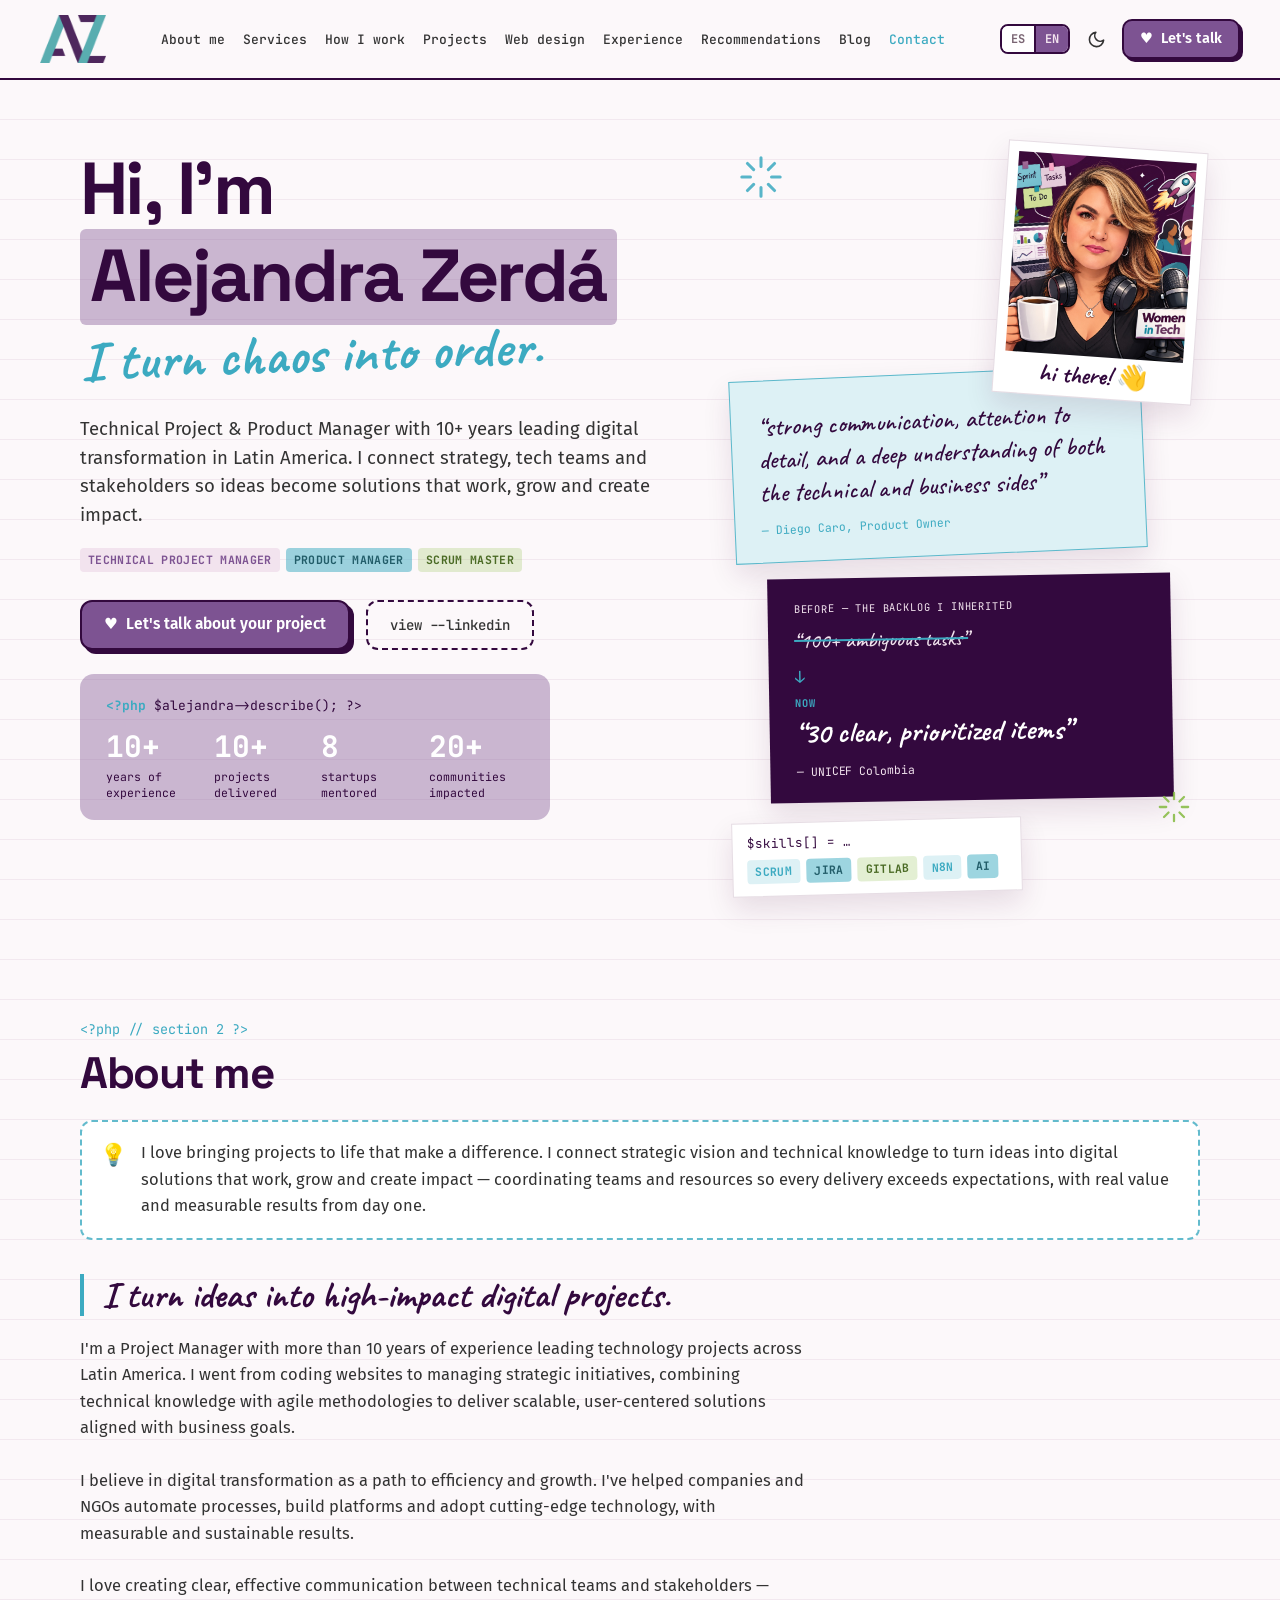
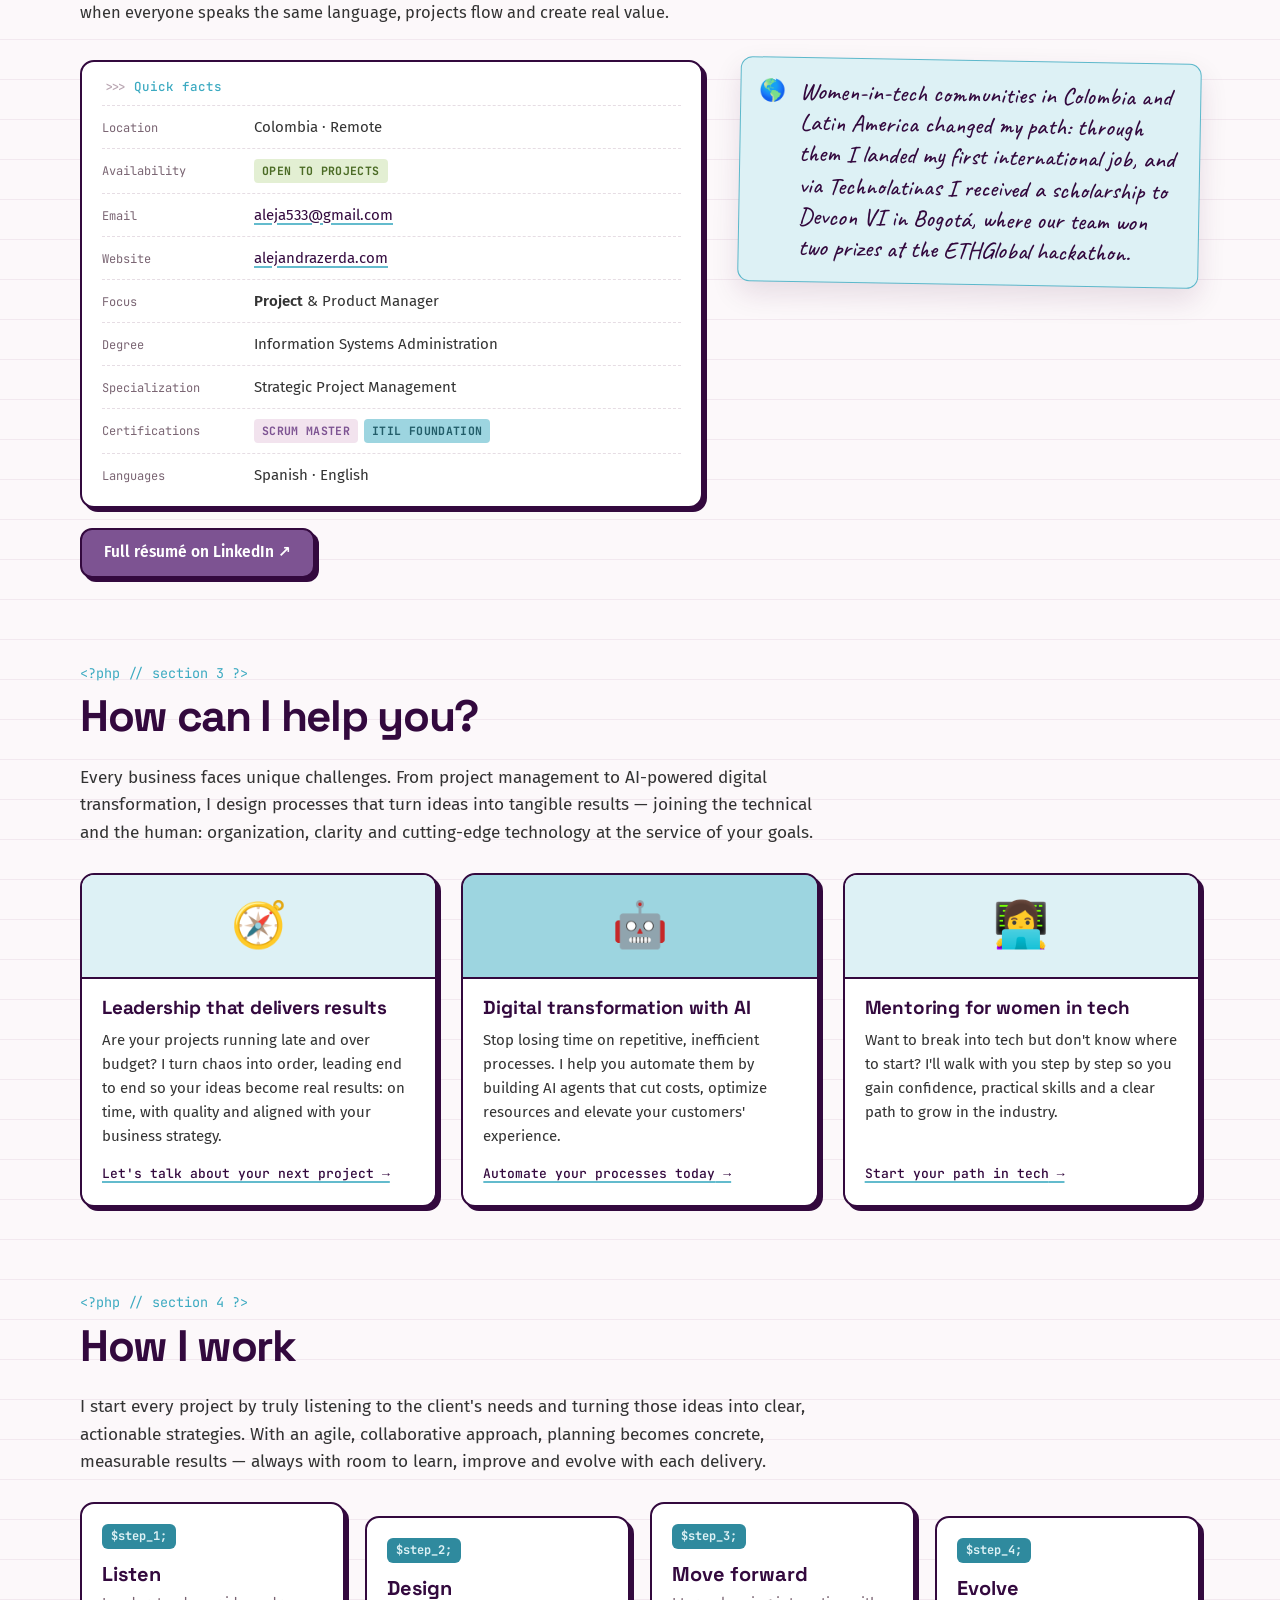
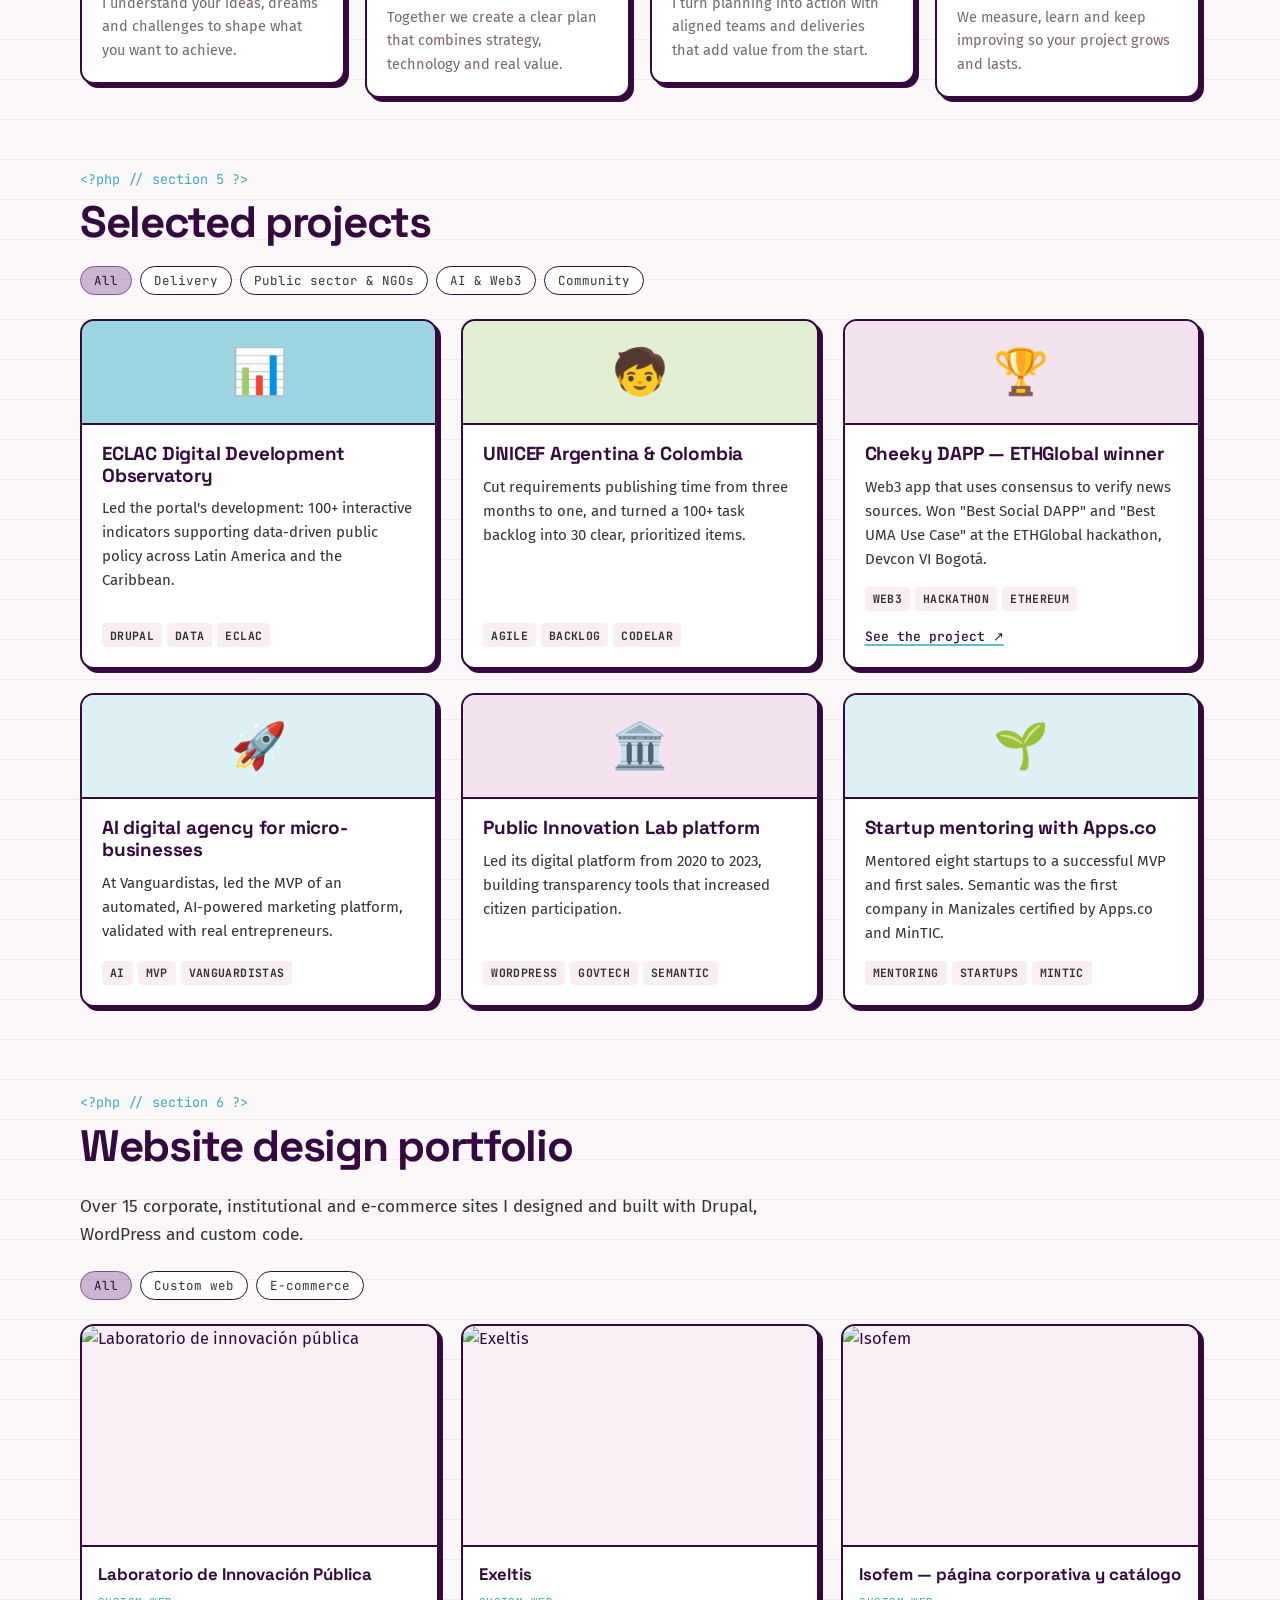
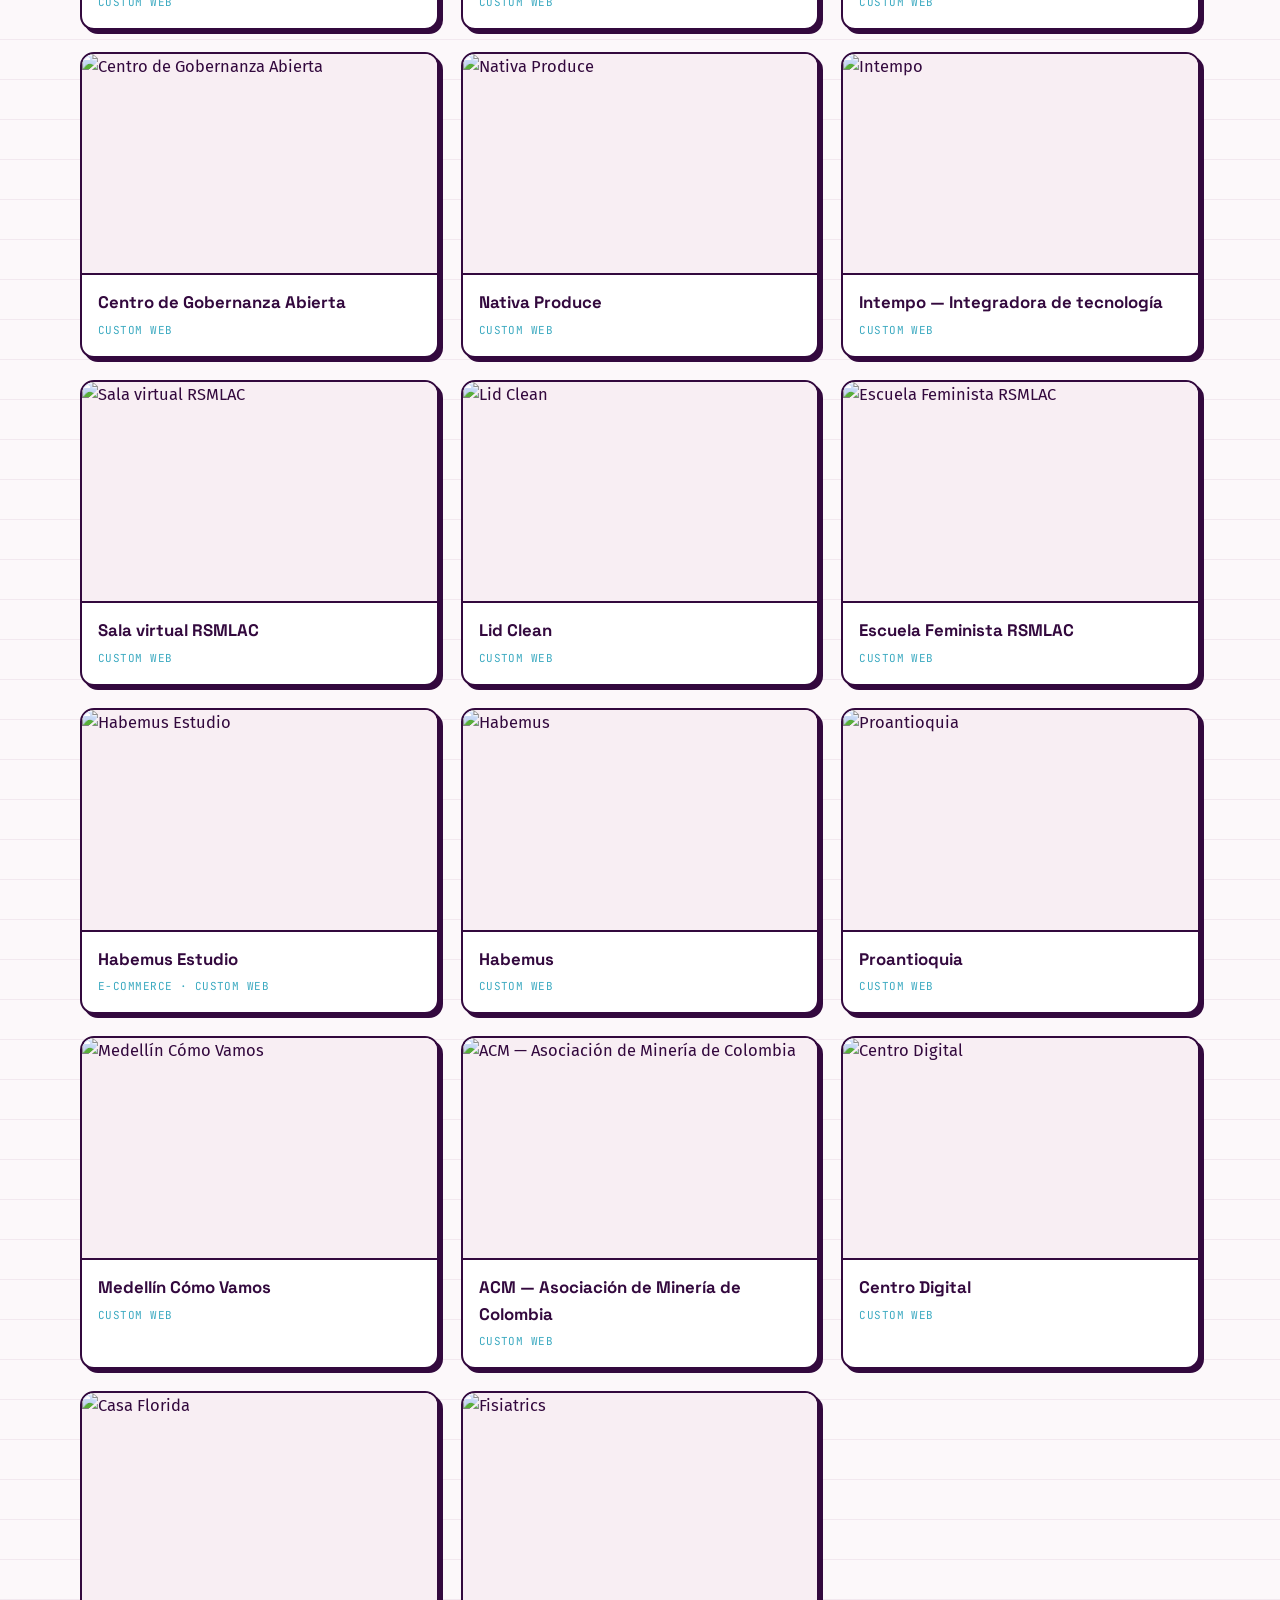
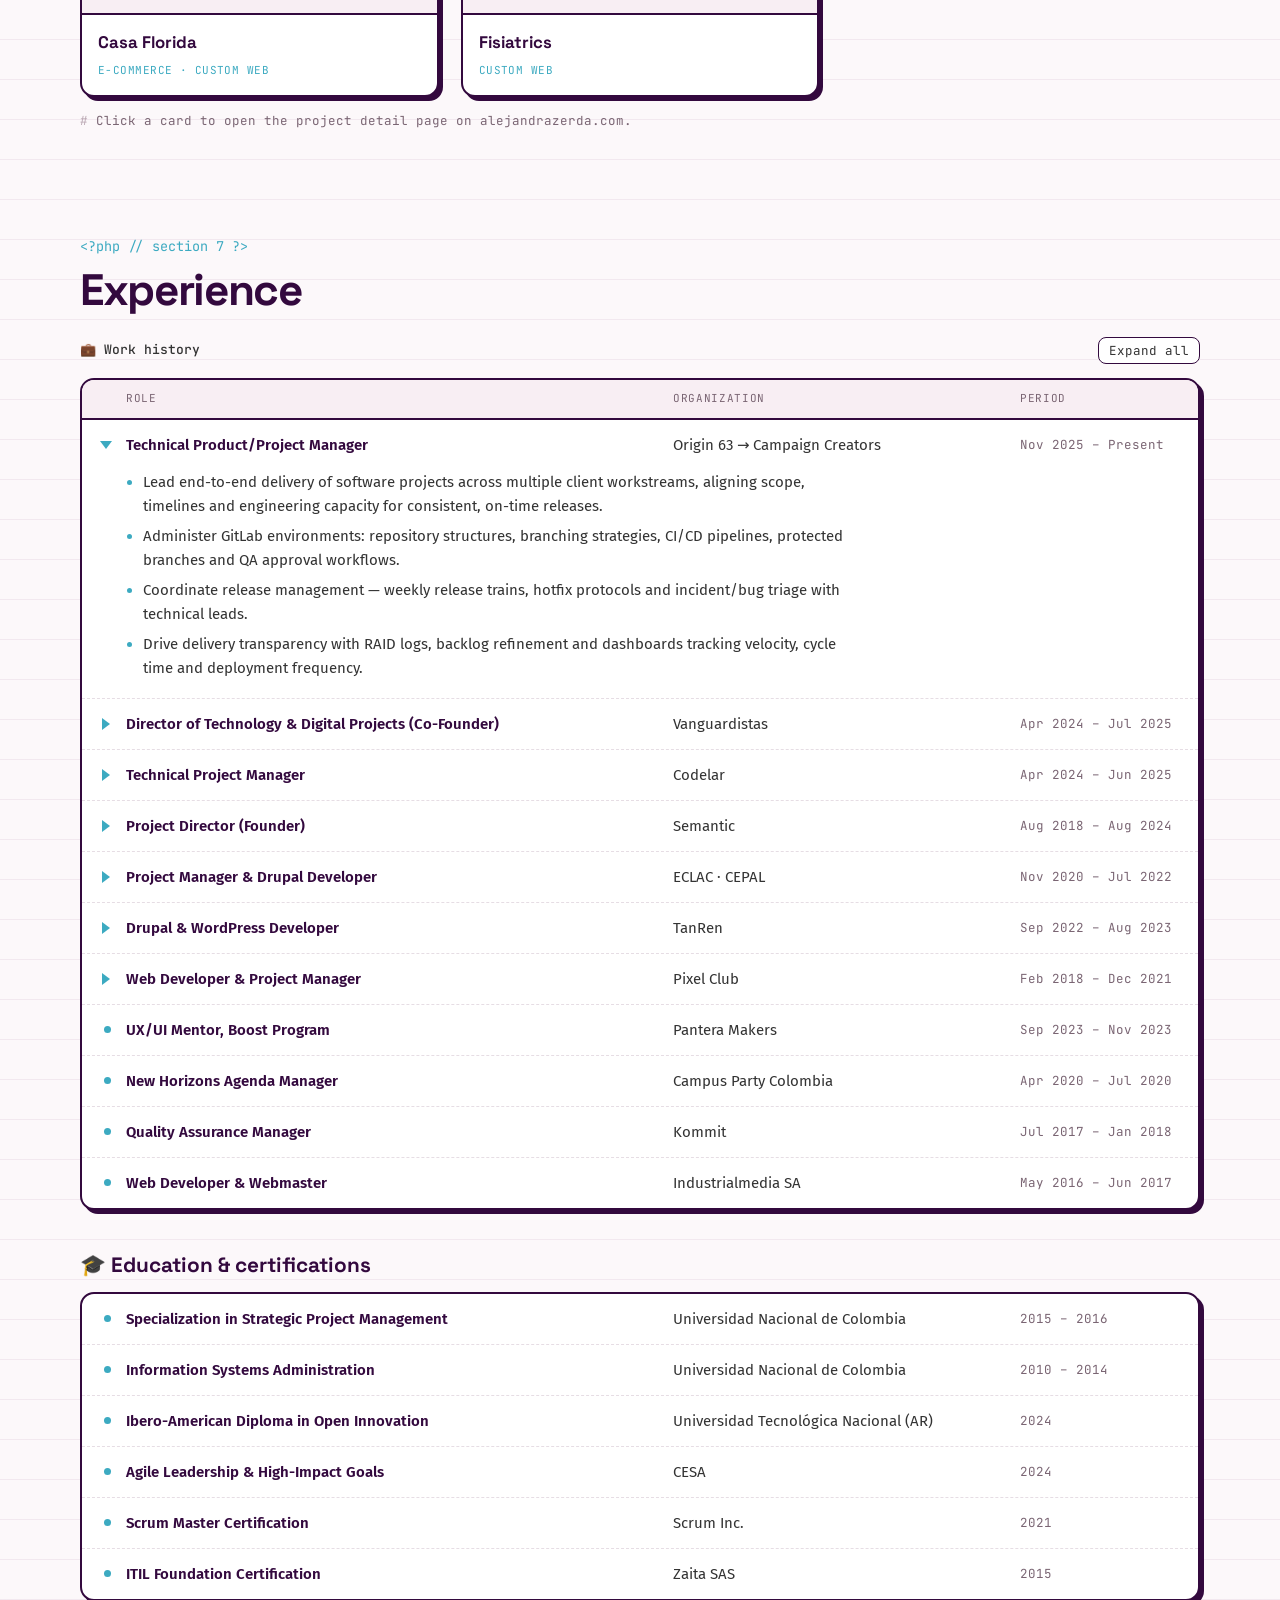
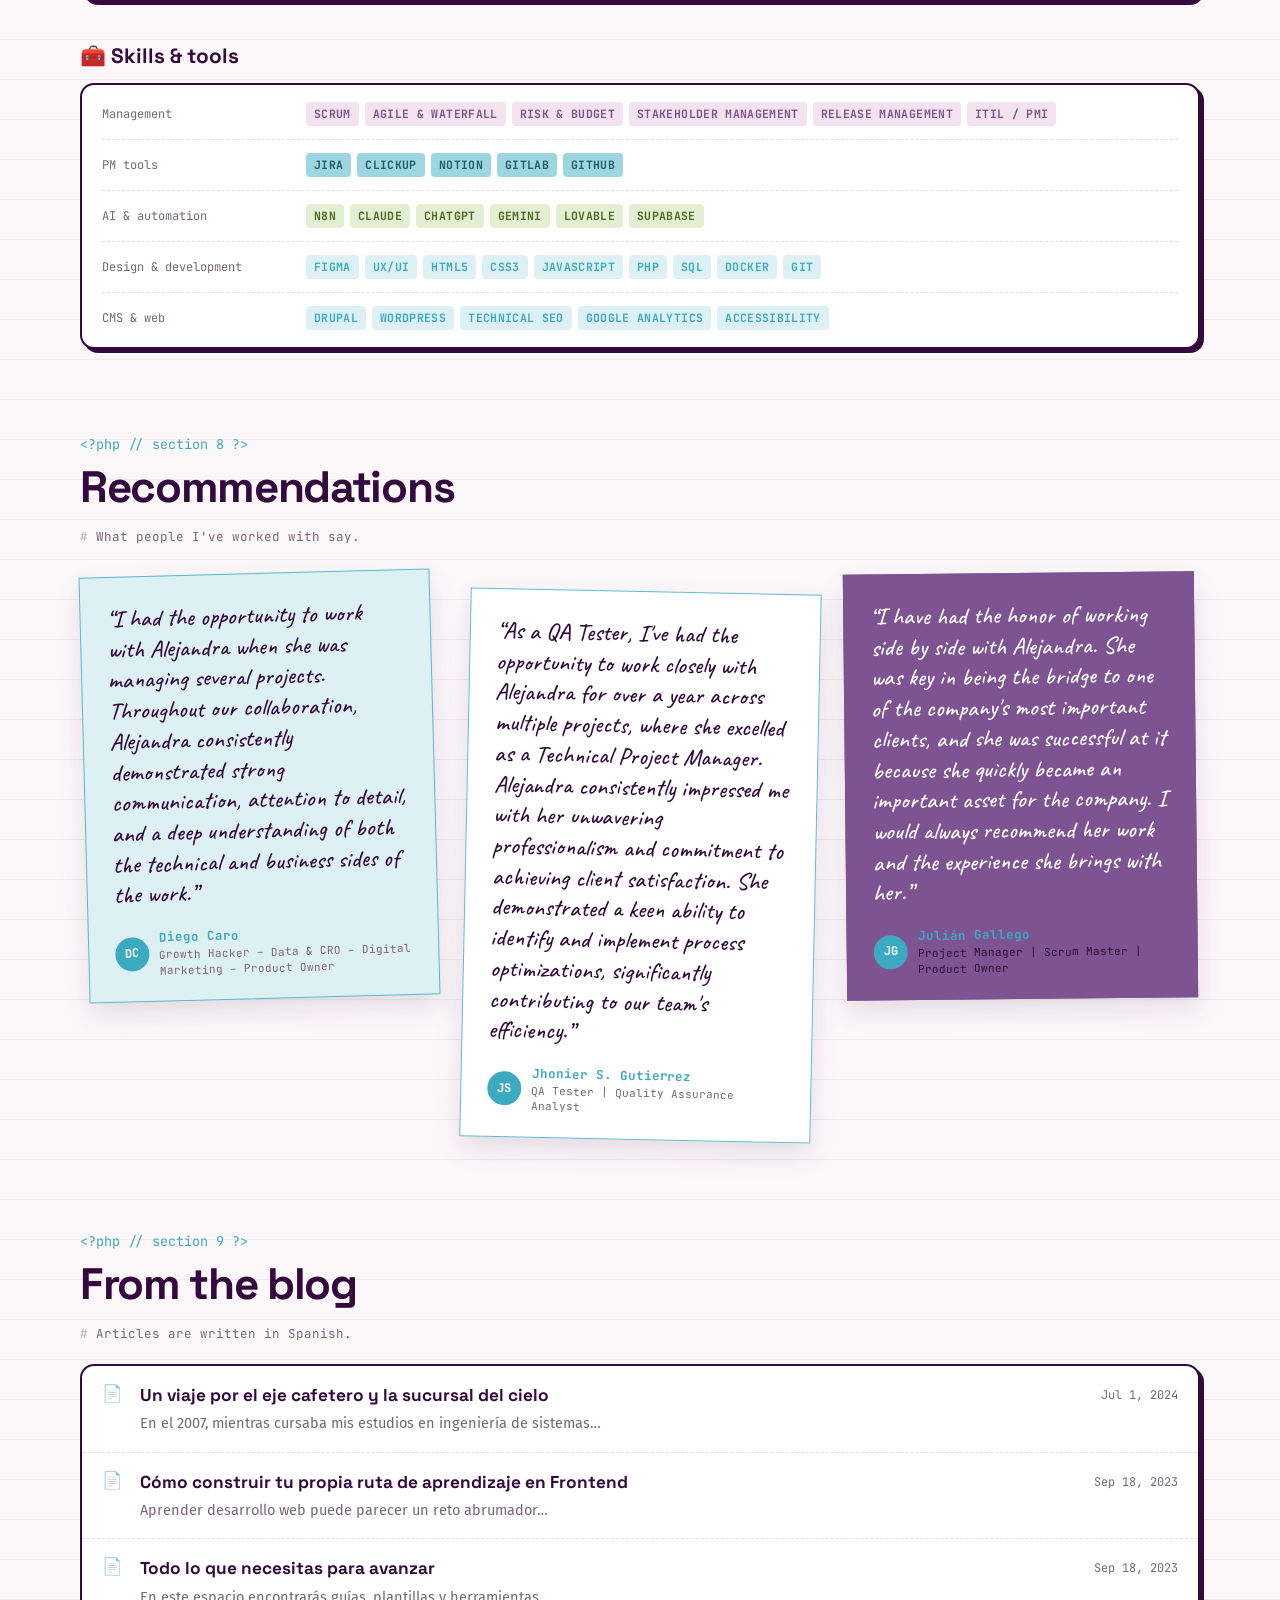
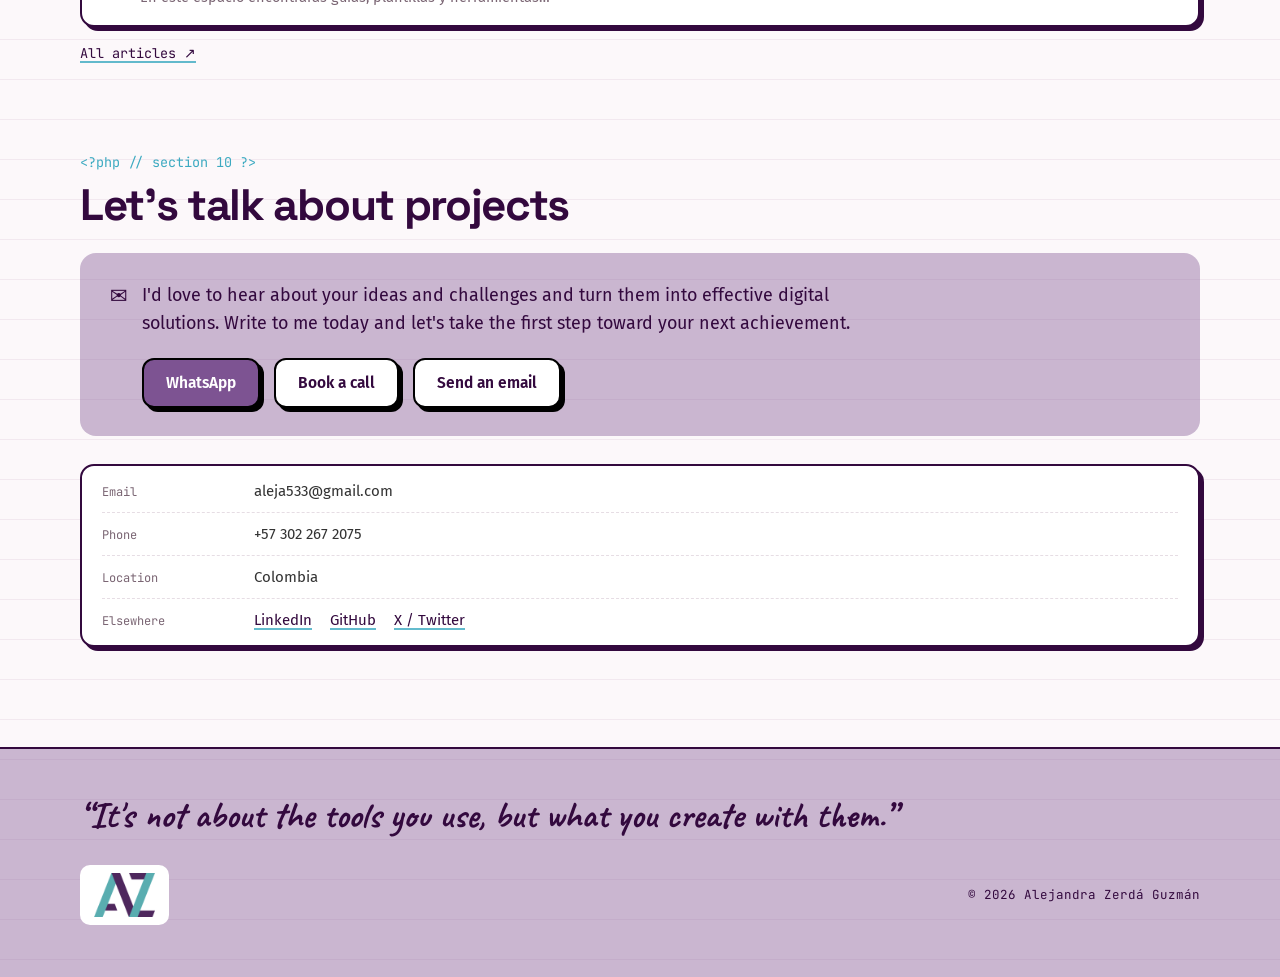
==== index.html @ edf84ce0 "update texto menu" ====
<!DOCTYPE html>
<html lang="en" data-ui-lang="en">
  <head>
    <meta charset="UTF-8" />
    <meta name="viewport" content="width=device-width, initial-scale=1" />
    <title>Alejandra Zerdá — Technical Project & Product Manager</title>
    <meta
      name="description"
      content="Alejandra Zerdá Guzmán — Technical Project & Product Manager and Scrum Master in Colombia. 10+ years leading digital transformation projects for international organizations."
    />
    <meta name="author" content="Alejandra Zerdá Guzmán" />
    <meta property="og:title" content="Alejandra Zerdá — Technical Project & Product Manager" />
    <meta
      property="og:description"
      content="I turn ideas into high-impact digital projects. Project management, AI-powered digital transformation and mentoring for women in tech."
    />
    <meta property="og:image" content="https://cangrejadev.github.io/assets/img/alejandra-480.jpg" />
    <meta property="og:type" content="website" />
    <!-- Google Analytics measurement ID. Reemplaza G-XXXXXXXXXX por tu
         propio ID (editable también desde el panel admin). Si lo dejas
         como G-XXXXXXXXXX, el tracker no se carga. -->
    <meta name="ga-measurement-id" data-edit="ga-id" data-edit-attr="content" content="G-Q2GCZ2L4VK" />
    <link rel="icon" href="assets/img/favicon.ico" />
    <script>
      // Set language and theme before first paint (no flash of the wrong one).
      (function () {
        var root = document.documentElement;
        var lang = null;
        var theme = null;
        try {
          var params = new URLSearchParams(location.search);
          lang = params.get("lang");
        } catch (e) {}
        try {
          lang = lang || localStorage.getItem("az-lang");
          theme = localStorage.getItem("az-theme");
        } catch (e) {}
        if (lang !== "es" && lang !== "en") {
          lang = /^es\b/i.test(navigator.language || "") ? "es" : "en";
        }
        root.setAttribute("data-ui-lang", lang);
        root.setAttribute("lang", lang);
        if (theme === "dark" || theme === "light") root.setAttribute("data-theme", theme);
      })();
    </script>
    <link rel="stylesheet" href="assets/css/fonts.css" />
    <link rel="stylesheet" href="assets/css/site.css" />
  </head>
  <body>
    <a class="skip-link" href="#main">
      <span data-lang="en">Skip to content</span><span data-lang="es">Saltar al contenido</span>
    </a>

    <!-- Top bar -->
    <header class="topbar">
      <a class="brand" href="#hero" aria-label="Alejandra Zerdá">
        <img class="brand-icon" src="assets/img/logo-az.png" alt="Alejandra Zerdá logo" width="66" height="48" />
      </a>
      <nav class="mainnav" id="mainnav" aria-label="Main">
        <ul id="myMenu">
          <li data-menuanchor="about"><a href="#about"><span data-lang="en">About me</span><span data-lang="es">Sobre mí</span></a></li>
          <li data-menuanchor="services"><a href="#services"><span data-lang="en">Services</span><span data-lang="es"><Section></Section>Servicios</span></a></li>
          <li data-menuanchor="process"><a href="#process"><span data-lang="en">How I work</span><span data-lang="es">Cómo trabajo</span></a></li>
          <li data-menuanchor="portfolio"><a href="#portfolio"><span data-lang="en">Projects</span><span data-lang="es">Proyectos</span></a></li>
          <li data-menuanchor="web-design"><a href="#web-design"><span data-lang="en">Web design</span><span data-lang="es">Diseños web</span></a></li>
          <li data-menuanchor="resume"><a href="#resume"><span data-lang="en">Experience</span><span data-lang="es">Experiencia</span></a></li>
          <li data-menuanchor="client"><a href="#testimonial"><span data-lang="en">Recommendations</span><span data-lang="es">Recomendaciones</span></a></li>
          <li data-menuanchor="blog"><a href="#blog"><span data-lang="en">Blog</span><span data-lang="es">Blog</span></a></li>
          <li data-menuanchor="contact"><a href="#contact"><span data-lang="en">Contact</span><span data-lang="es">Contacto</span></a></li>
        </ul>
      </nav>
      <div class="topbar-actions">
        <div class="lang-switch" role="group" aria-label="Language / Idioma">
          <button type="button" data-set-lang="es" aria-pressed="false">ES</button>
          <button type="button" data-set-lang="en" aria-pressed="false">EN</button>
        </div>
        <button type="button" class="icon-btn" id="themeToggle" aria-label="Toggle dark mode">
          <svg class="i-moon" viewBox="0 0 24 24" aria-hidden="true"><path d="M21 12.8A9 9 0 1 1 11.2 3a7 7 0 0 0 9.8 9.8z" /></svg>
          <svg class="i-sun" viewBox="0 0 24 24" aria-hidden="true"><circle cx="12" cy="12" r="4" /><path d="M12 2v2M12 20v2M4.9 4.9l1.4 1.4M17.7 17.7l1.4 1.4M2 12h2M20 12h2M4.9 19.1l1.4-1.4M17.7 6.3l1.4-1.4" /></svg>
        </button>
        <a class="btn btn-primary btn-sm topbar-cta" href="#contact">
          ♥ <span data-lang="en">Let's talk</span><span data-lang="es">Hablemos</span>
        </a>
        <button type="button" class="icon-btn menu-btn" id="menuToggle" aria-controls="mainnav" aria-expanded="false" aria-label="Menu">
          <svg viewBox="0 0 24 24" aria-hidden="true"><path d="M4 7h16M4 12h16M4 17h16" /></svg>
        </button>
      </div>
    </header>

    <main id="main">
      <!-- HERO -->
      <section id="hero" class="hero" data-menuanchor="hero">
        <div class="page hero-grid">
          <div class="hero-main">
            <h1 class="hero-title">
              <span class="hero-hello"><span data-lang="en">Hi, I'm</span><span data-lang="es">Hola, soy</span></span>
              <span class="hl hero-name" data-edit="hero-name">Alejandra Zerdá</span>
            </h1>
            <p class="hero-script">
              <span data-lang="en" data-edit="hero-script">I turn chaos into order.</span><span data-lang="es" data-edit="hero-script-es">Convierto el caos en orden.</span>
            </p>
            <p class="hero-tagline">
              <span data-lang="en" data-edit="hero-tagline">Technical Project &amp; Product Manager with 10+ years leading digital transformation in Latin America. I connect strategy, tech teams and stakeholders so ideas become solutions that work, grow and create impact.</span><span data-lang="es" data-edit="hero-tagline-es">Project &amp; Product Manager técnica con más de 10 años liderando transformación digital en Latinoamérica. Conecto estrategia, equipos técnicos y stakeholders para que las ideas se conviertan en soluciones que funcionan, crecen y generan impacto.</span>
            </p>
            <p
              class="roles"
              data-edit="hero-roles"
              data-edit-attr="data-elements"
              data-elements="Technical Project Manager.,Product Manager.,Scrum Master."
            ></p>

            <div class="hero-actions">
              <a
                class="btn btn-primary"
                href="https://wa.link/3dhasn"
                target="_blank"
                rel="noopener"
                data-edit="contact-whatsapp-href"
                data-edit-attr="href"
              >
                <span aria-hidden="true">♥</span>
                <span data-lang="en" data-edit="hero-cta-text">Let's talk about your project</span><span data-lang="es" data-edit="hero-cta-text-es">Conversemos sobre tu proyecto</span>
              </a>
              <a
                class="btn btn-dashed"
                href="https://www.linkedin.com/in/alejandrazerda/"
                target="_blank"
                rel="noopener"
                data-edit="hero-cv-href"
                data-edit-attr="href"
              >
                <span data-lang="en" data-edit="hero-cv-text">view --linkedin</span><span data-lang="es" data-edit="hero-cv-text-es">ver --linkedin</span>
              </a>
            </div>

            <div class="term stats">
              <p class="term-line"><span class="note-kicker-blue">&lt;?php</span> $alejandra-&gt;describe(); ?&gt;</p>
              <dl>
                <div><dt>10+</dt><dd><span data-lang="en">years of experience</span><span data-lang="es">años de experiencia</span></dd></div>
                <div><dt>10+</dt><dd><span data-lang="en">projects delivered</span><span data-lang="es">proyectos entregados</span></dd></div>
                <div><dt>8</dt><dd><span data-lang="en">startups mentored</span><span data-lang="es">startups mentoreadas</span></dd></div>
                <div><dt>20+</dt><dd><span data-lang="en">communities impacted</span><span data-lang="es">comunidades impactadas</span></dd></div>
              </dl>
            </div>
          </div>

          <div class="hero-side" aria-label="Highlights">
            <figure class="polaroid">
              <img
                data-edit="profile-photo"
                data-edit-attr="src"
                src="assets/img/alejandra-480.jpg"
                alt="Illustrated portrait of Alejandra Zerdá"
                width="200"
                height="200"
              />
              <figcaption><span data-lang="en">hi there! 👋</span><span data-lang="es">¡hola! 👋</span></figcaption>
            </figure>
            <span class="sparkle sparkle-1" aria-hidden="true"></span>
            <figure class="note note-pink">
              <blockquote>“strong communication, attention to detail, and a deep understanding of both the technical and business sides”</blockquote>
              <figcaption>— Diego Caro, Product Owner</figcaption>
            </figure>
            <div class="note note-dark">
              <p class="note-kicker"><span data-lang="en">Before — the backlog I inherited</span><span data-lang="es">Antes — el backlog que recibí</span></p>
              <p class="note-old"><span data-lang="en">“100+ ambiguous tasks”</span><span data-lang="es">“100+ tareas ambiguas”</span></p>
              <p class="note-arrow" aria-hidden="true">↓</p>
              <p class="note-kicker note-kicker-blue"><span data-lang="en">Now</span><span data-lang="es">Ahora</span></p>
              <p class="note-new"><span data-lang="en">“30 clear, prioritized items”</span><span data-lang="es">“30 ítems claros y priorizados”</span></p>
              <p class="note-by">— UNICEF Colombia</p>
            </div>
            <span class="sparkle sparkle-2" aria-hidden="true"></span>
            <div class="note note-chips">
              <p class="note-code">$skills[] = …</p>
              <p class="chips"><span>Scrum</span><span>Jira</span><span>GitLab</span><span>n8n</span><span>AI</span></p>
            </div>
          </div>
        </div>
      </section>

      <div class="page">
        <!-- ABOUT -->
        <section id="about" class="block-section">
          <h2>
            <span data-lang="en" data-edit="section-about">About me</span><span data-lang="es" data-edit="section-about-es">Conóceme un poco más</span>
          </h2>
          <div class="callout">
            <span class="callout-icon" aria-hidden="true">💡</span>
            <p>
              <span data-lang="en" data-edit="hero-intro">I love bringing projects to life that make a difference. I connect strategic vision and technical knowledge to turn ideas into digital solutions that work, grow and create impact — coordinating teams and resources so every delivery exceeds expectations, with real value and measurable results from day one.</span><span data-lang="es" data-edit="hero-intro-es">Me apasiona dar vida a proyectos que marcan la diferencia. Conecto visión estratégica y conocimiento técnico para convertir ideas en soluciones digitales que funcionan, crecen y generan impacto. Coordino equipos y recursos para que cada entrega supere expectativas, aportando valor real y resultados medibles desde el primer día.</span>
            </p>
          </div>
          <blockquote class="quote">
            <span data-lang="en" data-edit="about-quote">I turn ideas into high-impact digital projects.</span><span data-lang="es" data-edit="about-quote-es">Transformo ideas en proyectos digitales de alto impacto.</span>
          </blockquote>
          <p data-lang="en" data-edit="about-bio" data-edit-join="br">I'm a Project Manager with more than 10 years of experience leading technology projects across Latin America. I went from coding websites to managing strategic initiatives, combining technical knowledge with agile methodologies to deliver scalable, user-centered solutions aligned with business goals.<br /><br />I believe in digital transformation as a path to efficiency and growth. I've helped companies and NGOs automate processes, build platforms and adopt cutting-edge technology, with measurable and sustainable results.<br /><br />I love creating clear, effective communication between technical teams and stakeholders — when everyone speaks the same language, projects flow and create real value.</p>
          <p data-lang="es" data-edit="about-bio-es" data-edit-join="br">Soy Project Manager con más de 10 años de experiencia liderando proyectos tecnológicos en Latinoamérica. Pasé de programar páginas web a gestionar iniciativas estratégicas, combinando mi conocimiento técnico con metodologías ágiles para entregar soluciones escalables, centradas en el usuario y alineadas con los objetivos de negocio.<br /><br />Creo en la transformación digital como un camino para impulsar eficiencia y crecimiento en las organizaciones. He acompañado empresas y ONG en la automatización de procesos, desarrollo de plataformas y adopción de tecnologías de vanguardia, logrando resultados medibles y sostenibles.<br /><br />Me apasiona crear entornos de comunicación clara y efectiva entre equipos técnicos y stakeholders, porque sé que cuando todos hablan el mismo idioma, los proyectos fluyen y generan verdadero valor.</p>

          <div class="columns">
            <div class="mini-db">
              <h3>
                <span data-lang="en">Quick facts</span><span data-lang="es">Datos rápidos</span>
              </h3>
              <dl class="props props-compact">
                <div class="prop">
                  <dt><span data-lang="en">Location</span><span data-lang="es">Ubicación</span></dt>
                  <dd><span data-lang="en" data-edit="about-city">Colombia · Remote</span><span data-lang="es" data-edit="about-city-es">Colombia · Remoto</span></dd>
                </div>
                <div class="prop">
                  <dt><span data-lang="en">Availability</span><span data-lang="es">Disponibilidad</span></dt>
                  <dd><span class="tag tag-green"><span data-lang="en" data-edit="about-freelance">Open to projects</span><span data-lang="es" data-edit="about-freelance-es">Disponible para proyectos</span></span></dd>
                </div>
                <div class="prop">
                  <dt>Email</dt>
                  <dd><a class="link obf-email-link" href="#" data-user="aleja533" data-domain="gmail.com" data-edit="about-hire-email" data-edit-attr="href" data-edit-prefix="mailto:"><span class="obf-email" data-user="aleja533" data-domain="gmail.com" data-edit="about-email"></span></a></dd>
                </div>
                <div class="prop">
                  <dt><span data-lang="en">Website</span><span data-lang="es">Sitio web</span></dt>
                  <dd><a class="link" href="https://alejandrazerda.com/" target="_blank" rel="noopener" data-edit="about-website-href" data-edit-attr="href"><span data-edit="about-website">alejandrazerda.com</span></a></dd>
                </div>
                <div class="prop">
                  <dt><span data-lang="en">Focus</span><span data-lang="es">Enfoque</span></dt>
                  <dd><strong data-edit="about-role-bold">Project</strong> <span data-edit="about-role-rest">& Product Manager</span></dd>
                </div>
                <div class="prop">
                  <dt><span data-lang="en">Degree</span><span data-lang="es">Título</span></dt>
                  <dd><span data-lang="en" data-edit="about-degree">Information Systems Administration</span><span data-lang="es" data-edit="about-degree-es">Administración de Sistemas Informáticos</span></dd>
                </div>
                <div class="prop">
                  <dt><span data-lang="en">Specialization</span><span data-lang="es">Especialización</span></dt>
                  <dd><span data-lang="en" data-edit="about-specialization">Strategic Project Management</span><span data-lang="es" data-edit="about-specialization-es">Gerencia Estratégica de Proyectos</span></dd>
                </div>
                <div class="prop">
                  <dt><span data-lang="en">Certifications</span><span data-lang="es">Certificaciones</span></dt>
                  <dd><span class="tag tag-purple">Scrum Master</span> <span class="tag tag-blue">ITIL Foundation</span></dd>
                </div>
                <div class="prop">
                  <dt><span data-lang="en">Languages</span><span data-lang="es">Idiomas</span></dt>
                  <dd><span data-lang="en">Spanish · English</span><span data-lang="es">Español · Inglés</span></dd>
                </div>
              </dl>
            </div>
            <div class="callout callout-pink">
              <span class="callout-icon" aria-hidden="true">🌎</span>
              <p>
                <span data-lang="en" data-edit="about-community">Women-in-tech communities in Colombia and Latin America changed my path: through them I landed my first international job, and via Technolatinas I received a scholarship to Devcon VI in Bogotá, where our team won two prizes at the ETHGlobal hackathon.</span><span data-lang="es" data-edit="about-community-es">Las comunidades de mujeres en tecnología de Colombia y Latinoamérica cambiaron mi camino: gracias a ellas conseguí mi primer trabajo internacional y, a través de Technolatinas, recibí una beca para Devcon VI en Bogotá, donde nuestro equipo ganó dos premios en el hackathon de ETHGlobal.</span>
              </p>
            </div>
          </div>
          <div class="btn-row">
            <a
              class="btn"
              href="https://www.linkedin.com/in/alejandrazerda/"
              target="_blank"
              rel="noopener"
              data-edit="about-linkedin-href"
              data-edit-attr="href"
            >
              <span data-lang="en" data-edit="about-cv-text">Full résumé on LinkedIn ↗</span><span data-lang="es" data-edit="about-cv-text-es">Hoja de vida completa en LinkedIn ↗</span>
            </a>
          </div>
        </section>

        <!-- SERVICES -->
        <section id="services" class="block-section">
          <h2>
            <span data-lang="en" data-edit="section-services">How can I help you?</span><span data-lang="es" data-edit="section-services-es">¿Cómo puedo ayudarte?</span>
          </h2>
          <p class="lead">
            <span data-lang="en" data-edit="services-intro">Every business faces unique challenges. From project management to AI-powered digital transformation, I design processes that turn ideas into tangible results — joining the technical and the human: organization, clarity and cutting-edge technology at the service of your goals.</span><span data-lang="es" data-edit="services-intro-es">Cada negocio enfrenta retos únicos. Desde la gestión de proyectos hasta la transformación digital con inteligencia artificial, diseño procesos que convierten ideas en resultados tangibles. Mi enfoque une lo técnico y lo humano: organización, claridad y tecnología de vanguardia al servicio de tus objetivos.</span>
          </p>
          <div class="gallery gallery-3" data-services-list="items">
            <article class="service-card">
              <div class="card-cover cover-orange"><span class="svc-icon">🧭</span></div>
              <div class="card-body">
                <h3><span data-lang="en">Leadership that delivers results</span><span data-lang="es">Liderazgo que convierte en resultados</span></h3>
                <p><span data-lang="en">Are your projects running late and over budget? I turn chaos into order, leading end to end so your ideas become real results: on time, with quality and aligned with your business strategy.</span><span data-lang="es">¿Tus proyectos se atrasan y consumen más de lo previsto? Yo convierto el caos en orden, liderando de principio a fin para que tus ideas se conviertan en resultados reales: a tiempo, con calidad y alineados con tu estrategia de negocio.</span></p>
                <a class="card-link" href="https://calendar.app.google/LZYvB6FqzLh8taNj8" target="_blank" rel="noopener"><span data-lang="en">Let's talk about your next project</span><span data-lang="es">Hablemos de tu próximo proyecto</span> →</a>
              </div>
            </article>
            <article class="service-card">
              <div class="card-cover cover-blue"><span class="svc-icon">🤖</span></div>
              <div class="card-body">
                <h3><span data-lang="en">Digital transformation with AI</span><span data-lang="es">Transformación Digital con IA</span></h3>
                <p><span data-lang="en">Stop losing time on repetitive, inefficient processes. I help you automate them by building AI agents that cut costs, optimize resources and elevate your customers' experience.</span><span data-lang="es">No pierdas más tiempo en procesos repetitivos y poco eficientes. Te ayudo a automatizarlos creando agentes de inteligencia artificial que reducen costos, optimizan recursos y elevan la experiencia de tus clientes.</span></p>
                <a class="card-link" href="https://calendar.app.google/LZYvB6FqzLh8taNj8" target="_blank" rel="noopener"><span data-lang="en">Automate your processes today</span><span data-lang="es">Automatiza tus procesos hoy</span> →</a>
              </div>
            </article>
            <article class="service-card">
              <div class="card-cover cover-pink"><span class="svc-icon">👩‍💻</span></div>
              <div class="card-body">
                <h3><span data-lang="en">Mentoring for women in tech</span><span data-lang="es">Mentorías para Mujeres en Tecnología</span></h3>
                <p><span data-lang="en">Want to break into tech but don't know where to start? I'll walk with you step by step so you gain confidence, practical skills and a clear path to grow in the industry.</span><span data-lang="es">¿Quieres entrar al mundo tech pero no sabes por dónde empezar? Te acompaño paso a paso para que adquieras confianza, habilidades prácticas y un camino claro para crecer en la industria tecnológica.</span></p>
                <a class="card-link" href="https://calendar.app.google/LZYvB6FqzLh8taNj8" target="_blank" rel="noopener"><span data-lang="en">Start your path in tech</span><span data-lang="es">Empieza tu camino en tecnología</span> →</a>
              </div>
            </article>
          </div>
        </section>

        <!-- PROCESS -->
        <section id="process" class="block-section">
          <h2>
            <span data-lang="en" data-edit="section-process">How I work</span><span data-lang="es" data-edit="section-process-es">Cómo trabajo</span>
          </h2>
          <p class="lead">
            <span data-lang="en" data-edit="process-intro">I start every project by truly listening to the client's needs and turning those ideas into clear, actionable strategies. With an agile, collaborative approach, planning becomes concrete, measurable results — always with room to learn, improve and evolve with each delivery.</span><span data-lang="es" data-edit="process-intro-es">Trabajo cada proyecto escuchando de verdad las necesidades del cliente, transformando esas ideas en estrategias claras y accionables. Con un enfoque ágil y colaborativo, convierto la planificación en resultados concretos y medibles, siempre con espacio para aprender, mejorar y evolucionar junto a cada entrega.</span>
          </p>
          <ol class="steps">
            <li>
              <span class="step-num">1</span>
              <div>
                <h3><span data-lang="en" data-edit="process-1-title">Listen</span><span data-lang="es" data-edit="process-1-title-es">Escuchar</span></h3>
                <p><span data-lang="en" data-edit="process-1-text">I understand your ideas, dreams and challenges to shape what you want to achieve.</span><span data-lang="es" data-edit="process-1-text-es">Entiendo tus ideas, sueños y desafíos para darle forma a lo que quieres lograr.</span></p>
              </div>
            </li>
            <li>
              <span class="step-num">2</span>
              <div>
                <h3><span data-lang="en" data-edit="process-2-title">Design</span><span data-lang="es" data-edit="process-2-title-es">Diseñar</span></h3>
                <p><span data-lang="en" data-edit="process-2-text">Together we create a clear plan that combines strategy, technology and real value.</span><span data-lang="es" data-edit="process-2-text-es">Creamos juntos un plan claro que combina estrategia, tecnología y valor real.</span></p>
              </div>
            </li>
            <li>
              <span class="step-num">3</span>
              <div>
                <h3><span data-lang="en" data-edit="process-3-title">Move forward</span><span data-lang="es" data-edit="process-3-title-es">Avanzar</span></h3>
                <p><span data-lang="en" data-edit="process-3-text">I turn planning into action with aligned teams and deliveries that add value from the start.</span><span data-lang="es" data-edit="process-3-text-es">Transformo la planificación en acción con equipos alineados y entregas que suman desde el inicio.</span></p>
              </div>
            </li>
            <li>
              <span class="step-num">4</span>
              <div>
                <h3><span data-lang="en" data-edit="process-4-title">Evolve</span><span data-lang="es" data-edit="process-4-title-es">Evolucionar</span></h3>
                <p><span data-lang="en" data-edit="process-4-text">We measure, learn and keep improving so your project grows and lasts.</span><span data-lang="es" data-edit="process-4-text-es">Medimos, aprendemos y mejoramos continuamente para que tu proyecto crezca y trascienda.</span></p>
              </div>
            </li>
          </ol>
        </section>

        <!-- PORTFOLIO -->
        <section id="portfolio" class="block-section">
          <h2>
            <span data-lang="en" data-edit="section-portfolio">Selected projects</span><span data-lang="es" data-edit="section-portfolio-es">Proyectos destacados</span>
          </h2>
          <div class="db-views" role="tablist" aria-label="Filter projects">
            <button type="button" class="db-view active" data-filter="*" role="tab" aria-selected="true"><span data-lang="en">All</span><span data-lang="es">Todos</span></button>
            <button type="button" class="db-view" data-filter="delivery" role="tab" aria-selected="false"><span data-lang="en">Delivery</span><span data-lang="es">Gestión</span></button>
            <button type="button" class="db-view" data-filter="public" role="tab" aria-selected="false"><span data-lang="en">Public sector & NGOs</span><span data-lang="es">Sector público y ONG</span></button>
            <button type="button" class="db-view" data-filter="ai" role="tab" aria-selected="false"><span data-lang="en">AI & Web3</span><span data-lang="es">IA y Web3</span></button>
            <button type="button" class="db-view" data-filter="community" role="tab" aria-selected="false"><span data-lang="en">Community</span><span data-lang="es">Comunidad</span></button>
          </div>
          <div class="gallery gallery-3" data-portfolio-list="items">
            <article class="portfolio-item" data-category="public delivery">
              <div class="card-cover cover-blue"><span class="svc-icon">📊</span></div>
              <div class="card-body">
                <h3><span data-lang="en">ECLAC Digital Development Observatory</span><span data-lang="es">Observatorio de Desarrollo Digital de la CEPAL</span></h3>
                <p><span data-lang="en">Led the portal's development: 100+ interactive indicators supporting data-driven public policy across Latin America and the Caribbean.</span><span data-lang="es">Lideré el desarrollo del portal: más de 100 indicadores interactivos para políticas públicas basadas en datos en América Latina y el Caribe.</span></p>
                <p class="tags">Drupal, Data, ECLAC</p>
              </div>
            </article>
            <article class="portfolio-item" data-category="public delivery">
              <div class="card-cover cover-green"><span class="svc-icon">🧒</span></div>
              <div class="card-body">
                <h3><span data-lang="en">UNICEF Argentina & Colombia</span><span data-lang="es">UNICEF Argentina y Colombia</span></h3>
                <p><span data-lang="en">Cut requirements publishing time from three months to one, and turned a 100+ task backlog into 30 clear, prioritized items.</span><span data-lang="es">Reduje el tiempo de publicación de requerimientos de tres meses a uno y convertí un backlog de más de 100 tareas en 30 ítems claros y priorizados.</span></p>
                <p class="tags">Agile, Backlog, Codelar</p>
              </div>
            </article>
            <article class="portfolio-item" data-category="ai">
              <div class="card-cover cover-purple"><span class="svc-icon">🏆</span></div>
              <div class="card-body">
                <h3><span data-lang="en">Cheeky DAPP — ETHGlobal winner</span><span data-lang="es">Cheeky DAPP — ganador ETHGlobal</span></h3>
                <p><span data-lang="en">Web3 app that uses consensus to verify news sources. Won "Best Social DAPP" and "Best UMA Use Case" at the ETHGlobal hackathon, Devcon VI Bogotá.</span><span data-lang="es">App Web3 que usa consenso para verificar fuentes de noticias. Ganó "Best Social DAPP" y "Best UMA Use Case" en el hackathon de ETHGlobal, Devcon VI Bogotá.</span></p>
                <p class="tags">Web3, Hackathon, Ethereum</p>
                <a class="card-link" href="https://ethglobal.com/showcase/checky-dapp-y7ruw" target="_blank" rel="noopener"><span data-lang="en">See the project</span><span data-lang="es">Ver el proyecto</span> ↗</a>
              </div>
            </article>
            <article class="portfolio-item" data-category="ai delivery">
              <div class="card-cover cover-orange"><span class="svc-icon">🚀</span></div>
              <div class="card-body">
                <h3><span data-lang="en">AI digital agency for micro-businesses</span><span data-lang="es">Agencia digital con IA para microempresas</span></h3>
                <p><span data-lang="en">At Vanguardistas, led the MVP of an automated, AI-powered marketing platform, validated with real entrepreneurs.</span><span data-lang="es">En Vanguardistas lideré el MVP de una plataforma de marketing automatizada con IA, validada con emprendedores reales.</span></p>
                <p class="tags">AI, MVP, Vanguardistas</p>
              </div>
            </article>
            <article class="portfolio-item" data-category="public">
              <div class="card-cover cover-yellow"><span class="svc-icon">🏛️</span></div>
              <div class="card-body">
                <h3><span data-lang="en">Public Innovation Lab platform</span><span data-lang="es">Plataforma del Laboratorio de Innovación Pública</span></h3>
                <p><span data-lang="en">Led its digital platform from 2020 to 2023, building transparency tools that increased citizen participation.</span><span data-lang="es">Lideré su plataforma digital de 2020 a 2023, con herramientas de transparencia que aumentaron la participación ciudadana.</span></p>
                <p class="tags">WordPress, GovTech, Semantic</p>
              </div>
            </article>
            <article class="portfolio-item" data-category="community">
              <div class="card-cover cover-pink"><span class="svc-icon">🌱</span></div>
              <div class="card-body">
                <h3><span data-lang="en">Startup mentoring with Apps.co</span><span data-lang="es">Mentoría de startups con Apps.co</span></h3>
                <p><span data-lang="en">Mentored eight startups to a successful MVP and first sales. Semantic was the first company in Manizales certified by Apps.co and MinTIC.</span><span data-lang="es">Acompañé a ocho startups hasta su MVP y primeras ventas. Semantic fue la primera empresa de Manizales certificada por Apps.co y MinTIC.</span></p>
                <p class="tags">Mentoring, Startups, MinTIC</p>
              </div>
            </article>
          </div>
        </section>

        <!-- WEB DESIGN GALLERY -->
        <section id="web-design" class="block-section">
          <h2>
            <span data-lang="en" data-edit="section-webdesign">Website design portfolio</span><span data-lang="es" data-edit="section-webdesign-es">Diseños de páginas web</span>
          </h2>
          <p class="lead">
            <span data-lang="en" data-edit="webdesign-intro">Over 15 corporate, institutional and e-commerce sites I designed and built with Drupal, WordPress and custom code.</span><span data-lang="es" data-edit="webdesign-intro-es">Más de 15 sitios corporativos, institucionales y de comercio electrónico que diseñé y construí con Drupal, WordPress y código a la medida.</span>
          </p>
          <div class="db-views" role="tablist" aria-label="Filter web design projects">
            <button type="button" class="db-view active" data-wd-filter="*" role="tab" aria-selected="true"><span data-lang="en">All</span><span data-lang="es">Todos</span></button>
            <button type="button" class="db-view" data-wd-filter="web" role="tab" aria-selected="false"><span data-lang="en">Custom web</span><span data-lang="es">Desarrollo a la medida</span></button>
            <button type="button" class="db-view" data-wd-filter="ecommerce" role="tab" aria-selected="false"><span data-lang="en">E-commerce</span><span data-lang="es">E-commerce</span></button>
          </div>
          <div class="wd-grid" data-webdesign-list="items">
            <a class="wd-card" data-category="web" href="https://alejandrazerda.com/project/230192/" target="_blank" rel="noopener">
              <span class="wd-thumb"><img src="https://alejandrazerda.com/sitio/wp-content/uploads/2022/11/labbin2.png" alt="Laboratorio de innovación pública" loading="lazy" /></span>
              <span class="wd-body"><span class="wd-title">Laboratorio de Innovación Pública</span><span class="wd-cat"><span data-lang="en">Custom web</span><span data-lang="es">Desarrollo web a la medida</span></span></span>
            </a>
            <a class="wd-card" data-category="web" href="https://alejandrazerda.com/project/230186/" target="_blank" rel="noopener">
              <span class="wd-thumb"><img src="https://alejandrazerda.com/sitio/wp-content/uploads/2022/11/exeltis2.png" alt="Exeltis" loading="lazy" /></span>
              <span class="wd-body"><span class="wd-title">Exeltis</span><span class="wd-cat"><span data-lang="en">Custom web</span><span data-lang="es">Desarrollo web a la medida</span></span></span>
            </a>
            <a class="wd-card" data-category="web" href="https://alejandrazerda.com/project/230172/" target="_blank" rel="noopener">
              <span class="wd-thumb"><img src="https://alejandrazerda.com/sitio/wp-content/uploads/2022/11/isofem.png" alt="Isofem" loading="lazy" /></span>
              <span class="wd-body"><span class="wd-title">Isofem — página corporativa y catálogo</span><span class="wd-cat"><span data-lang="en">Custom web</span><span data-lang="es">Desarrollo web a la medida</span></span></span>
            </a>
            <a class="wd-card" data-category="web" href="https://alejandrazerda.com/project/230161/" target="_blank" rel="noopener">
              <span class="wd-thumb"><img src="https://alejandrazerda.com/sitio/wp-content/uploads/2022/11/gobabierta.png" alt="Centro de Gobernanza Abierta" loading="lazy" /></span>
              <span class="wd-body"><span class="wd-title">Centro de Gobernanza Abierta</span><span class="wd-cat"><span data-lang="en">Custom web</span><span data-lang="es">Desarrollo web a la medida</span></span></span>
            </a>
            <a class="wd-card" data-category="web" href="https://alejandrazerda.com/project/230155/" target="_blank" rel="noopener">
              <span class="wd-thumb"><img src="https://alejandrazerda.com/sitio/wp-content/uploads/2022/11/nativa.png" alt="Nativa Produce" loading="lazy" /></span>
              <span class="wd-body"><span class="wd-title">Nativa Produce</span><span class="wd-cat"><span data-lang="en">Custom web</span><span data-lang="es">Desarrollo web a la medida</span></span></span>
            </a>
            <a class="wd-card" data-category="web" href="https://alejandrazerda.com/project/230149/" target="_blank" rel="noopener">
              <span class="wd-thumb"><img src="https://alejandrazerda.com/sitio/wp-content/uploads/2022/11/intempo.png" alt="Intempo" loading="lazy" /></span>
              <span class="wd-body"><span class="wd-title">Intempo — Integradora de tecnología</span><span class="wd-cat"><span data-lang="en">Custom web</span><span data-lang="es">Desarrollo web a la medida</span></span></span>
            </a>
            <a class="wd-card" data-category="web" href="https://alejandrazerda.com/project/230139/" target="_blank" rel="noopener">
              <span class="wd-thumb"><img src="https://alejandrazerda.com/sitio/wp-content/uploads/2022/11/salavirtualescuela.png" alt="Sala virtual RSMLAC" loading="lazy" /></span>
              <span class="wd-body"><span class="wd-title">Sala virtual RSMLAC</span><span class="wd-cat"><span data-lang="en">Custom web</span><span data-lang="es">Desarrollo web a la medida</span></span></span>
            </a>
            <a class="wd-card" data-category="web" href="https://alejandrazerda.com/project/lid-clean/" target="_blank" rel="noopener">
              <span class="wd-thumb"><img src="https://alejandrazerda.com/sitio/wp-content/uploads/2022/11/lidclean.png" alt="Lid Clean" loading="lazy" /></span>
              <span class="wd-body"><span class="wd-title">Lid Clean</span><span class="wd-cat"><span data-lang="en">Custom web</span><span data-lang="es">Desarrollo web a la medida</span></span></span>
            </a>
            <a class="wd-card" data-category="web" href="https://alejandrazerda.com/project/escuela-feminista-rsmlac/" target="_blank" rel="noopener">
              <span class="wd-thumb"><img src="https://alejandrazerda.com/sitio/wp-content/uploads/2022/11/RSMLAC.png" alt="Escuela Feminista RSMLAC" loading="lazy" /></span>
              <span class="wd-body"><span class="wd-title">Escuela Feminista RSMLAC</span><span class="wd-cat"><span data-lang="en">Custom web</span><span data-lang="es">Desarrollo web a la medida</span></span></span>
            </a>
            <a class="wd-card" data-category="ecommerce web" href="https://alejandrazerda.com/project/habemus-estudio/" target="_blank" rel="noopener">
              <span class="wd-thumb"><img src="https://alejandrazerda.com/sitio/wp-content/uploads/2022/11/habemus.png" alt="Habemus Estudio" loading="lazy" /></span>
              <span class="wd-body"><span class="wd-title">Habemus Estudio</span><span class="wd-cat"><span data-lang="en">E-commerce · Custom web</span><span data-lang="es">E-commerce · Desarrollo a la medida</span></span></span>
            </a>
            <a class="wd-card" data-category="web" href="https://alejandrazerda.com/project/habemus/" target="_blank" rel="noopener">
              <span class="wd-thumb"><img src="https://alejandrazerda.com/sitio/wp-content/uploads/2022/11/habemus2.png" alt="Habemus" loading="lazy" /></span>
              <span class="wd-body"><span class="wd-title">Habemus</span><span class="wd-cat"><span data-lang="en">Custom web</span><span data-lang="es">Desarrollo web a la medida</span></span></span>
            </a>
            <a class="wd-card" data-category="web" href="https://alejandrazerda.com/project/proantioquia/" target="_blank" rel="noopener">
              <span class="wd-thumb"><img src="https://alejandrazerda.com/sitio/wp-content/uploads/2022/11/proantioquia.png" alt="Proantioquia" loading="lazy" /></span>
              <span class="wd-body"><span class="wd-title">Proantioquia</span><span class="wd-cat"><span data-lang="en">Custom web</span><span data-lang="es">Desarrollo web a la medida</span></span></span>
            </a>
            <a class="wd-card" data-category="web" href="https://alejandrazerda.com/project/medellin-como-vamos/" target="_blank" rel="noopener">
              <span class="wd-thumb"><img src="https://alejandrazerda.com/sitio/wp-content/uploads/2022/11/medellincomovamos.png" alt="Medellín Cómo Vamos" loading="lazy" /></span>
              <span class="wd-body"><span class="wd-title">Medellín Cómo Vamos</span><span class="wd-cat"><span data-lang="en">Custom web</span><span data-lang="es">Desarrollo web a la medida</span></span></span>
            </a>
            <a class="wd-card" data-category="web" href="https://alejandrazerda.com/project/acm-asociacion-de-mineria-de-colombia/" target="_blank" rel="noopener">
              <span class="wd-thumb"><img src="https://alejandrazerda.com/sitio/wp-content/uploads/2022/11/acm.png" alt="ACM — Asociación de Minería de Colombia" loading="lazy" /></span>
              <span class="wd-body"><span class="wd-title">ACM — Asociación de Minería de Colombia</span><span class="wd-cat"><span data-lang="en">Custom web</span><span data-lang="es">Desarrollo web a la medida</span></span></span>
            </a>
            <a class="wd-card" data-category="web" href="https://alejandrazerda.com/project/centro-digital/" target="_blank" rel="noopener">
              <span class="wd-thumb"><img src="https://alejandrazerda.com/sitio/wp-content/uploads/2018/08/Screenshot_2018-08-11-Centro-Digital-Ubicamos-tus-ideas.png" alt="Centro Digital" loading="lazy" /></span>
              <span class="wd-body"><span class="wd-title">Centro Digital</span><span class="wd-cat"><span data-lang="en">Custom web</span><span data-lang="es">Desarrollo web a la medida</span></span></span>
            </a>
            <a class="wd-card" data-category="ecommerce web" href="https://alejandrazerda.com/project/casa-florida/" target="_blank" rel="noopener">
              <span class="wd-thumb"><img src="https://alejandrazerda.com/sitio/wp-content/uploads/2018/08/Florister%C3%ADa-Cafe-Casa-Florida-Manizales-Flores-Florida1.jpg" alt="Casa Florida" loading="lazy" /></span>
              <span class="wd-body"><span class="wd-title">Casa Florida</span><span class="wd-cat"><span data-lang="en">E-commerce · Custom web</span><span data-lang="es">E-commerce · Desarrollo a la medida</span></span></span>
            </a>
            <a class="wd-card" data-category="web" href="https://alejandrazerda.com/project/disenos-de-paginas-web-fisiatrics/" target="_blank" rel="noopener">
              <span class="wd-thumb"><img src="https://alejandrazerda.com/sitio/wp-content/uploads/2018/04/Screenshot-2018-4-14-Fisiatrics-SA-.png.png" alt="Fisiatrics" loading="lazy" /></span>
              <span class="wd-body"><span class="wd-title">Fisiatrics</span><span class="wd-cat"><span data-lang="en">Custom web</span><span data-lang="es">Desarrollo web a la medida</span></span></span>
            </a>
          </div>
          <p class="muted" style="margin-top:14px"><span data-lang="en">Click a card to open the project detail page on alejandrazerda.com.</span><span data-lang="es">Haz clic en una tarjeta para abrir el detalle del proyecto en alejandrazerda.com.</span></p>
        </section>

        <!-- RESUME -->
        <section id="resume" class="block-section">
          <h2>
            <span data-lang="en" data-edit="section-resume">Experience</span><span data-lang="es" data-edit="section-resume-es">Experiencia</span>
          </h2>
          <div class="db-toolbar">
            <span class="db-name">💼 <span data-lang="en">Work history</span><span data-lang="es">Trayectoria</span></span>
            <button type="button" class="text-btn" id="toggleAll" aria-expanded="false">
              <span data-lang="en">Expand all</span><span data-lang="es">Expandir todo</span>
            </button>
          </div>
          <div class="db-table">
            <div class="db-head" aria-hidden="true">
              <span><span data-lang="en">Role</span><span data-lang="es">Cargo</span></span>
              <span><span data-lang="en">Organization</span><span data-lang="es">Organización</span></span>
              <span><span data-lang="en">Period</span><span data-lang="es">Periodo</span></span>
            </div>
            <div class="db-rows" data-edu-list="experience">
              <details class="timeline-item">
                <summary>
                  <span class="timeline-title"><span data-lang="en">Technical Product/Project Manager</span><span data-lang="es">Technical Product/Project Manager</span></span>
                  <span class="timeline-org">Origin 63 → Campaign Creators</span>
                  <span class="timeline-year"><span data-lang="en">Nov 2025 – Present</span><span data-lang="es">nov 2025 – actual</span></span>
                </summary>
                <div class="timeline-content">
                  <ul data-lang="en"><li>Lead end-to-end delivery of software projects across multiple client workstreams, aligning scope, timelines and engineering capacity for consistent, on-time releases.</li><li>Administer GitLab environments: repository structures, branching strategies, CI/CD pipelines, protected branches and QA approval workflows.</li><li>Coordinate release management — weekly release trains, hotfix protocols and incident/bug triage with technical leads.</li><li>Drive delivery transparency with RAID logs, backlog refinement and dashboards tracking velocity, cycle time and deployment frequency.</li></ul>
                  <ul data-lang="es"><li>Lidero de principio a fin la entrega de proyectos de software en varios frentes de clientes, alineando alcance, cronogramas y capacidad de ingeniería para lanzamientos puntuales.</li><li>Administro entornos de GitLab: estructura de repositorios, estrategias de ramas, pipelines CI/CD, ramas protegidas y flujos de aprobación de QA.</li><li>Coordino la gestión de releases: release trains semanales, protocolos de hotfix y triage de incidentes con los líderes técnicos.</li><li>Impulso la transparencia con RAID logs, refinamiento de backlog y tableros de velocidad, cycle time y frecuencia de despliegue.</li></ul>
                </div>
              </details>
              <details class="timeline-item">
                <summary>
                  <span class="timeline-title"><span data-lang="en">Director of Technology & Digital Projects (Co-Founder)</span><span data-lang="es">Directora de Tecnología y Proyectos Digitales (Cofundadora)</span></span>
                  <span class="timeline-org">Vanguardistas</span>
                  <span class="timeline-year"><span data-lang="en">Apr 2024 – Jul 2025</span><span data-lang="es">abr 2024 – jul 2025</span></span>
                </summary>
                <div class="timeline-content">
                  <ul data-lang="en"><li>Took Vanguardistas from idea to a functioning business with active invoicing, structuring its offering, processes and digital model.</li><li>Led the MVP of an AI-powered, automated digital agency platform for micro-businesses, validated with real entrepreneurs.</li><li>Set up internal learning sessions, documentation systems and onboarding programs for technical teams.</li></ul>
                  <ul data-lang="es"><li>Llevé a Vanguardistas de la idea a un negocio en funcionamiento con facturación activa, estructurando su oferta, procesos y modelo digital.</li><li>Lideré el MVP de una plataforma de agencia digital automatizada con IA para microempresas, validada con emprendedores reales.</li><li>Implementé sesiones de aprendizaje interno, sistemas de documentación y programas de onboarding para equipos técnicos.</li></ul>
                </div>
              </details>
              <details class="timeline-item">
                <summary>
                  <span class="timeline-title"><span data-lang="en">Technical Project Manager</span><span data-lang="es">Technical Project Manager</span></span>
                  <span class="timeline-org">Codelar</span>
                  <span class="timeline-year"><span data-lang="en">Apr 2024 – Jun 2025</span><span data-lang="es">abr 2024 – jun 2025</span></span>
                </summary>
                <div class="timeline-content">
                  <ul data-lang="en"><li>Cut UNICEF Argentina's requirements publishing time from three months to one with a monthly calendar and coordination of global technical teams.</li><li>Reduced UNICEF Colombia's backlog from 100+ ambiguous tasks to 30 clear, prioritized items, lowering technical debt.</li><li>Organized scattered technical documentation, shortening the learning curve and reducing rework.</li></ul>
                  <ul data-lang="es"><li>Reduje el tiempo de publicación de requerimientos de UNICEF Argentina de tres meses a uno con un calendario mensual y la coordinación de equipos técnicos globales.</li><li>Optimicé el backlog de UNICEF Colombia: de más de 100 tareas ambiguas a 30 ítems claros y priorizados, reduciendo la deuda técnica.</li><li>Organicé la documentación técnica dispersa, acortando la curva de aprendizaje y reduciendo el retrabajo.</li></ul>
                </div>
              </details>
              <details class="timeline-item">
                <summary>
                  <span class="timeline-title"><span data-lang="en">Project Director (Founder)</span><span data-lang="es">Directora de Proyectos (Fundadora)</span></span>
                  <span class="timeline-org">Semantic</span>
                  <span class="timeline-year"><span data-lang="en">Aug 2018 – Aug 2024</span><span data-lang="es">ago 2018 – ago 2024</span></span>
                </summary>
                <div class="timeline-content">
                  <ul data-lang="en"><li>Founded and ran the company, delivering 10+ successful projects for recurring clients.</li><li>Mentored eight startups through Apps.co to a successful MVP and first sales; Semantic was the first company in Manizales certified by Apps.co and MinTIC.</li><li>Led the Public Innovation Laboratory's digital platform (2020–2023), building transparency tools that increased citizen participation.</li></ul>
                  <ul data-lang="es"><li>Fundé y dirigí la empresa, entregando más de 10 proyectos exitosos a clientes recurrentes.</li><li>Acompañé a ocho startups en Apps.co hasta lograr su MVP y primeras ventas; Semantic fue la primera empresa de Manizales certificada por Apps.co y MinTIC.</li><li>Lideré la plataforma digital del Laboratorio de Innovación Pública (2020–2023), con herramientas de transparencia que aumentaron la participación ciudadana.</li></ul>
                </div>
              </details>
              <details class="timeline-item">
                <summary>
                  <span class="timeline-title"><span data-lang="en">Project Manager & Drupal Developer</span><span data-lang="es">Project Manager y Desarrolladora Drupal</span></span>
                  <span class="timeline-org">ECLAC · CEPAL</span>
                  <span class="timeline-year"><span data-lang="en">Nov 2020 – Jul 2022</span><span data-lang="es">nov 2020 – jul 2022</span></span>
                </summary>
                <div class="timeline-content">
                  <ul data-lang="en"><li>Managed the migration and maintenance of ECLAC's Drupal portals.</li><li>Led the Digital Development Observatory portal, with 100+ interactive indicators supporting data-based policy in the region.</li><li>Improved the Gender Equality Observatory's usability, navigation and indicators.</li></ul>
                  <ul data-lang="es"><li>Gestioné la migración y el mantenimiento de los portales Drupal de la CEPAL.</li><li>Lideré el portal del Observatorio de Desarrollo Digital, con más de 100 indicadores interactivos para políticas basadas en datos en la región.</li><li>Mejoré la usabilidad, la navegación y los indicadores del Observatorio de Igualdad de Género.</li></ul>
                </div>
              </details>
              <details class="timeline-item">
                <summary>
                  <span class="timeline-title"><span data-lang="en">Drupal & WordPress Developer</span><span data-lang="es">Desarrolladora Drupal y WordPress</span></span>
                  <span class="timeline-org">TanRen</span>
                  <span class="timeline-year"><span data-lang="en">Sep 2022 – Aug 2023</span><span data-lang="es">sep 2022 – ago 2023</span></span>
                </summary>
                <div class="timeline-content">
                  <p data-lang="en">Developed and maintained Drupal and WordPress sites, working with designers and clients on user-centered solutions.</p>
                  <p data-lang="es">Desarrollé y mantuve sitios en Drupal y WordPress, trabajando con diseñadores y clientes en soluciones centradas en el usuario.</p>
                </div>
              </details>
              <details class="timeline-item">
                <summary>
                  <span class="timeline-title"><span data-lang="en">Web Developer & Project Manager</span><span data-lang="es">Desarrolladora Web y Project Manager</span></span>
                  <span class="timeline-org">Pixel Club</span>
                  <span class="timeline-year"><span data-lang="en">Feb 2018 – Dec 2021</span><span data-lang="es">feb 2018 – dic 2021</span></span>
                </summary>
                <div class="timeline-content">
                  <p data-lang="en">Built information architecture and custom Drupal and WordPress templates for projects such as Escuela Feminista, Medellín Cómo Vamos, Acueducto de Bogotá, Minería Bien Hecha, Global Health, Redescar, MásMeta and ACES.</p>
                  <p data-lang="es">Construí arquitecturas de información y plantillas a medida en Drupal y WordPress para proyectos como Escuela Feminista, Medellín Cómo Vamos, Acueducto de Bogotá, Minería Bien Hecha, Global Health, Redescar, MásMeta y ACES.</p>
                </div>
              </details>
              <details class="timeline-item">
                <summary>
                  <span class="timeline-title"><span data-lang="en">UX/UI Mentor, Boost Program</span><span data-lang="es">Mentora UX/UI, programa Boost</span></span>
                  <span class="timeline-org">Pantera Makers</span>
                  <span class="timeline-year"><span data-lang="en">Sep 2023 – Nov 2023</span><span data-lang="es">sep 2023 – nov 2023</span></span>
                </summary>
              </details>
              <details class="timeline-item">
                <summary>
                  <span class="timeline-title"><span data-lang="en">New Horizons Agenda Manager</span><span data-lang="es">Gestora de la agenda Nuevos Horizontes</span></span>
                  <span class="timeline-org">Campus Party Colombia</span>
                  <span class="timeline-year"><span data-lang="en">Apr 2020 – Jul 2020</span><span data-lang="es">abr 2020 – jul 2020</span></span>
                </summary>
              </details>
              <details class="timeline-item">
                <summary>
                  <span class="timeline-title"><span data-lang="en">Quality Assurance Manager</span><span data-lang="es">Líder de Aseguramiento de Calidad</span></span>
                  <span class="timeline-org">Kommit</span>
                  <span class="timeline-year"><span data-lang="en">Jul 2017 – Jan 2018</span><span data-lang="es">jul 2017 – ene 2018</span></span>
                </summary>
              </details>
              <details class="timeline-item">
                <summary>
                  <span class="timeline-title"><span data-lang="en">Web Developer & Webmaster</span><span data-lang="es">Desarrolladora Web y Webmaster</span></span>
                  <span class="timeline-org">Industrialmedia SA</span>
                  <span class="timeline-year"><span data-lang="en">May 2016 – Jun 2017</span><span data-lang="es">may 2016 – jun 2017</span></span>
                </summary>
              </details>
            </div>
          </div>

          <h3 class="sub-h">
            🎓 <span data-lang="en">Education & certifications</span><span data-lang="es">Formación y certificaciones</span>
          </h3>
          <div class="db-table">
            <div class="db-rows" data-edu-list="education">
              <details class="timeline-item">
                <summary>
                  <span class="timeline-title"><span data-lang="en">Specialization in Strategic Project Management</span><span data-lang="es">Especialización en Gerencia Estratégica de Proyectos</span></span>
                  <span class="timeline-org">Universidad Nacional de Colombia</span>
                  <span class="timeline-year"><span data-lang="en">2015 – 2016</span><span data-lang="es">2015 – 2016</span></span>
                </summary>
              </details>
              <details class="timeline-item">
                <summary>
                  <span class="timeline-title"><span data-lang="en">Information Systems Administration</span><span data-lang="es">Administración de Sistemas Informáticos</span></span>
                  <span class="timeline-org">Universidad Nacional de Colombia</span>
                  <span class="timeline-year"><span data-lang="en">2010 – 2014</span><span data-lang="es">2010 – 2014</span></span>
                </summary>
              </details>
              <details class="timeline-item">
                <summary>
                  <span class="timeline-title"><span data-lang="en">Ibero-American Diploma in Open Innovation</span><span data-lang="es">Diplomado Iberoamericano en Innovación Abierta</span></span>
                  <span class="timeline-org">Universidad Tecnológica Nacional (AR)</span>
                  <span class="timeline-year"><span data-lang="en">2024</span><span data-lang="es">2024</span></span>
                </summary>
              </details>
              <details class="timeline-item">
                <summary>
                  <span class="timeline-title"><span data-lang="en">Agile Leadership & High-Impact Goals</span><span data-lang="es">Liderazgo Ágil y Metas de Alto Impacto</span></span>
                  <span class="timeline-org">CESA</span>
                  <span class="timeline-year"><span data-lang="en">2024</span><span data-lang="es">2024</span></span>
                </summary>
              </details>
              <details class="timeline-item">
                <summary>
                  <span class="timeline-title"><span data-lang="en">Scrum Master Certification</span><span data-lang="es">Certificación Scrum Master</span></span>
                  <span class="timeline-org">Scrum Inc.</span>
                  <span class="timeline-year"><span data-lang="en">2021</span><span data-lang="es">2021</span></span>
                </summary>
              </details>
              <details class="timeline-item">
                <summary>
                  <span class="timeline-title"><span data-lang="en">ITIL Foundation Certification</span><span data-lang="es">Certificación ITIL Foundation</span></span>
                  <span class="timeline-org">Zaita SAS</span>
                  <span class="timeline-year"><span data-lang="en">2015</span><span data-lang="es">2015</span></span>
                </summary>
              </details>
            </div>
          </div>

          <h3 class="sub-h">
            🧰 <span data-lang="en">Skills & tools</span><span data-lang="es">Habilidades y herramientas</span>
          </h3>
          <div class="skills" data-skill-list="skills">
            <div class="skill-group">
              <p class="skill-label"><span data-lang="en">Management</span><span data-lang="es">Gestión</span></p>
              <p class="skill-tags tag-color-purple">Scrum, Agile & Waterfall, Risk & Budget, Stakeholder Management, Release Management, ITIL / PMI</p>
            </div>
            <div class="skill-group">
              <p class="skill-label"><span data-lang="en">PM tools</span><span data-lang="es">Herramientas PM</span></p>
              <p class="skill-tags tag-color-blue">Jira, ClickUp, Notion, GitLab, GitHub</p>
            </div>
            <div class="skill-group">
              <p class="skill-label"><span data-lang="en">AI & automation</span><span data-lang="es">IA y automatización</span></p>
              <p class="skill-tags tag-color-green">n8n, Claude, ChatGPT, Gemini, Lovable, Supabase</p>
            </div>
            <div class="skill-group">
              <p class="skill-label"><span data-lang="en">Design & development</span><span data-lang="es">Diseño y desarrollo</span></p>
              <p class="skill-tags tag-color-orange">Figma, UX/UI, HTML5, CSS3, JavaScript, PHP, SQL, Docker, Git</p>
            </div>
            <div class="skill-group">
              <p class="skill-label">CMS & web</p>
              <p class="skill-tags tag-color-pink">Drupal, WordPress, Technical SEO, Google Analytics, Accessibility</p>
            </div>
          </div>
        </section>

        <!-- TESTIMONIALS -->
        <section id="testimonial" class="block-section">
          <h2>
            <span data-lang="en" data-edit="section-testimonial">Recommendations</span><span data-lang="es" data-edit="section-testimonial-es">Recomendaciones</span>
          </h2>
          <p class="muted">
            <span data-lang="en">What people I've worked with say.</span><span data-lang="es">Algunas referencias sobre mi trabajo (originales en inglés).</span>
          </p>
          <div class="testimonials" data-testimonial-list="items">
            <figure class="testimonial-item">
              <blockquote><p>I had the opportunity to work with Alejandra when she was managing several projects. Throughout our collaboration, Alejandra consistently demonstrated strong communication, attention to detail, and a deep understanding of both the technical and business sides of the work.</p></blockquote>
              <figcaption><span class="t-name">Diego Caro</span><span class="t-role">Growth Hacker – Data & CRO – Digital Marketing – Product Owner</span></figcaption>
            </figure>
            <figure class="testimonial-item">
              <blockquote><p>As a QA Tester, I've had the opportunity to work closely with Alejandra for over a year across multiple projects, where she excelled as a Technical Project Manager. Alejandra consistently impressed me with her unwavering professionalism and commitment to achieving client satisfaction. She demonstrated a keen ability to identify and implement process optimizations, significantly contributing to our team's efficiency.</p></blockquote>
              <figcaption><span class="t-name">Jhonier S. Gutierrez</span><span class="t-role">QA Tester | Quality Assurance Analyst</span></figcaption>
            </figure>
            <figure class="testimonial-item">
              <blockquote><p>I have had the honor of working side by side with Alejandra. She was key in being the bridge to one of the company's most important clients, and she was successful at it because she quickly became an important asset for the company. I would always recommend her work and the experience she brings with her.</p></blockquote>
              <figcaption><span class="t-name">Julián Gallego</span><span class="t-role">Project Manager | Scrum Master | Product Owner</span></figcaption>
            </figure>
          </div>
        </section>

        <!-- BLOG -->
        <section id="blog" class="block-section">
          <h2>
            <span data-lang="en" data-edit="section-blog">From the blog</span><span data-lang="es" data-edit="section-blog-es">Desde el blog</span>
          </h2>
          <p class="muted">
            <span data-lang="en">Articles are written in Spanish.</span><span data-lang="es">Últimos artículos.</span>
          </p>
          <div class="blog-list" data-blog-list="posts">
            <a class="blog-item" href="https://alejandrazerda.com/un-viaje-por-el-eje-cafetero-y-la-sucursal-del-cielo/" target="_blank" rel="noopener">
              <span class="b-icon" aria-hidden="true">📄</span>
              <span class="b-main">
                <span class="b-title">Un viaje por el eje cafetero y la sucursal del cielo</span>
                <span class="b-excerpt">En el 2007, mientras cursaba mis estudios en ingeniería de sistemas…</span>
              </span>
              <time class="b-date" datetime="2024-07-01">2024-07-01</time>
            </a>
            <a class="blog-item" href="https://alejandrazerda.com/ruta-de-aprendizaje/" target="_blank" rel="noopener">
              <span class="b-icon" aria-hidden="true">📄</span>
              <span class="b-main">
                <span class="b-title">Cómo construir tu propia ruta de aprendizaje en Frontend</span>
                <span class="b-excerpt">Aprender desarrollo web puede parecer un reto abrumador…</span>
              </span>
              <time class="b-date" datetime="2023-09-18">2023-09-18</time>
            </a>
            <a class="blog-item" href="https://alejandrazerda.com/recursos/" target="_blank" rel="noopener">
              <span class="b-icon" aria-hidden="true">📄</span>
              <span class="b-main">
                <span class="b-title">Todo lo que necesitas para avanzar</span>
                <span class="b-excerpt">En este espacio encontrarás guías, plantillas y herramientas…</span>
              </span>
              <time class="b-date" datetime="2023-09-18">2023-09-18</time>
            </a>
          </div>
          <a class="text-link" href="https://alejandrazerda.com/blog/" target="_blank" rel="noopener"><span data-lang="en">All articles</span><span data-lang="es">Ver todos los artículos</span> ↗</a>
        </section>

        <!-- CONTACT -->
        <section id="contact" class="block-section">
          <h2>
            <span data-lang="en" data-edit="section-contact">Let's talk about projects</span><span data-lang="es" data-edit="section-contact-es">Hablemos de proyectos</span>
          </h2>
          <div class="callout callout-contact">
            <span class="callout-icon" aria-hidden="true">✉️</span>
            <div>
              <p>
                <span data-lang="en" data-edit="contact-intro">I'd love to hear about your ideas and challenges and turn them into effective digital solutions. Write to me today and let's take the first step toward your next achievement.</span><span data-lang="es" data-edit="contact-intro-es">Quiero conocer tus ideas y retos para transformarlos en soluciones digitales efectivas. Escríbeme hoy y demos el primer paso hacia tu próximo logro.</span>
              </p>
              <div class="btn-row">
                <a class="btn btn-primary" href="https://wa.link/3dhasn" target="_blank" rel="noopener" data-edit="contact-whatsapp-href" data-edit-attr="href">WhatsApp</a>
                <a class="btn" href="https://calendar.app.google/RtwAV2szEFfTgntW6" target="_blank" rel="noopener" data-edit="contact-calendar-href" data-edit-attr="href"><span data-lang="en">Book a call</span><span data-lang="es">Agenda una llamada</span></a>
                <a class="btn obf-email-link" href="#" data-user="aleja533" data-domain="gmail.com" data-edit="about-hire-email" data-edit-attr="href" data-edit-prefix="mailto:"><span data-lang="en">Send an email</span><span data-lang="es">Envíame un correo</span></a>
              </div>
            </div>
          </div>
          <dl class="props props-compact contact-props">
            <div class="prop">
              <dt>Email</dt>
              <dd><span class="obf-email" data-user="aleja533" data-domain="gmail.com" data-edit="contact-email"></span></dd>
            </div>
            <div class="prop">
              <dt><span data-lang="en">Phone</span><span data-lang="es">Teléfono</span></dt>
              <dd><span data-edit="contact-phone">+57 302 267 2075</span></dd>
            </div>
            <div class="prop">
              <dt><span data-lang="en">Location</span><span data-lang="es">Ubicación</span></dt>
              <dd><span data-lang="en" data-edit="contact-location">Colombia</span><span data-lang="es" data-edit="contact-location-es">Colombia</span></dd>
            </div>
            <div class="prop">
              <dt><span data-lang="en">Elsewhere</span><span data-lang="es">Redes</span></dt>
              <dd class="social">
                <a class="link" href="https://www.linkedin.com/in/alejandrazerda/" target="_blank" rel="noopener" data-edit="menu-social-linkedin" data-edit-attr="href">LinkedIn</a>
                <a class="link" href="https://github.com/cangreja533" target="_blank" rel="noopener" data-edit="menu-social-github" data-edit-attr="href">GitHub</a>
                <a class="link" href="https://twitter.com/Cangreja533" target="_blank" rel="noopener" data-edit="menu-social-twitter" data-edit-attr="href">X / Twitter</a>
              </dd>
            </div>
          </dl>
        </section>
      </div>
    </main>

    <footer class="footer">
      <div class="page">
        <p class="footer-quote">
          <span data-lang="en" data-edit="footer-quote">“It's not about the tools you use, but what you create with them.”</span><span data-lang="es" data-edit="footer-quote-es">“No se trata de las herramientas que usas, sino de lo que creas con ellas.”</span>
        </p>
        <div class="footer-row">
          <img class="footer-logo" data-edit="site-logo" data-edit-attr="src" src="assets/img/logo-az.png" alt="Alejandra Zerdá logo" width="92" height="68" />
          <p data-edit="footer-copyright">© 2026 Alejandra Zerdá Guzmán</p>
        </div>
      </div>
    </footer>

    <script src="assets/js/site.js"></script>
  </body>
</html>
---- assets/css/fonts.css ----
/* Self-hosted fonts (from Fontsource, SIL OFL) */
@font-face{font-family:"Caveat";font-style:normal;font-weight:500;font-display:swap;src:url("../fonts/web/caveat-latin-500-normal.woff2") format("woff2");unicode-range:U+0000-00FF, U+0131, U+0152-0153, U+02BB-02BC, U+02C6, U+02DA, U+02DC, U+0304, U+0308, U+0329, U+2000-206F, U+20AC, U+2122, U+2191, U+2193, U+2212, U+2215, U+FEFF, U+FFFD}
@font-face{font-family:"Caveat";font-style:normal;font-weight:500;font-display:swap;src:url("../fonts/web/caveat-latin-ext-500-normal.woff2") format("woff2");unicode-range:U+0100-02BA, U+02BD-02C5, U+02C7-02CC, U+02CE-02D7, U+02DD-02FF, U+0304, U+0308, U+0329, U+1D00-1DBF, U+1E00-1E9F, U+1EF2-1EFF, U+2020, U+20A0-20AB, U+20AD-20C0, U+2113, U+2C60-2C7F, U+A720-A7FF}
@font-face{font-family:"Caveat";font-style:normal;font-weight:700;font-display:swap;src:url("../fonts/web/caveat-latin-700-normal.woff2") format("woff2");unicode-range:U+0000-00FF, U+0131, U+0152-0153, U+02BB-02BC, U+02C6, U+02DA, U+02DC, U+0304, U+0308, U+0329, U+2000-206F, U+20AC, U+2122, U+2191, U+2193, U+2212, U+2215, U+FEFF, U+FFFD}
@font-face{font-family:"Caveat";font-style:normal;font-weight:700;font-display:swap;src:url("../fonts/web/caveat-latin-ext-700-normal.woff2") format("woff2");unicode-range:U+0100-02BA, U+02BD-02C5, U+02C7-02CC, U+02CE-02D7, U+02DD-02FF, U+0304, U+0308, U+0329, U+1D00-1DBF, U+1E00-1E9F, U+1EF2-1EFF, U+2020, U+20A0-20AB, U+20AD-20C0, U+2113, U+2C60-2C7F, U+A720-A7FF}
@font-face{font-family:"JetBrains Mono";font-style:normal;font-weight:400;font-display:swap;src:url("../fonts/web/jetbrains-mono-latin-400-normal.woff2") format("woff2");unicode-range:U+0000-00FF, U+0131, U+0152-0153, U+02BB-02BC, U+02C6, U+02DA, U+02DC, U+0304, U+0308, U+0329, U+2000-206F, U+20AC, U+2122, U+2191, U+2193, U+2212, U+2215, U+FEFF, U+FFFD}
@font-face{font-family:"JetBrains Mono";font-style:normal;font-weight:400;font-display:swap;src:url("../fonts/web/jetbrains-mono-latin-ext-400-normal.woff2") format("woff2");unicode-range:U+0100-02BA, U+02BD-02C5, U+02C7-02CC, U+02CE-02D7, U+02DD-02FF, U+0304, U+0308, U+0329, U+1D00-1DBF, U+1E00-1E9F, U+1EF2-1EFF, U+2020, U+20A0-20AB, U+20AD-20C0, U+2113, U+2C60-2C7F, U+A720-A7FF}
@font-face{font-family:"JetBrains Mono";font-style:normal;font-weight:500;font-display:swap;src:url("../fonts/web/jetbrains-mono-latin-500-normal.woff2") format("woff2");unicode-range:U+0000-00FF, U+0131, U+0152-0153, U+02BB-02BC, U+02C6, U+02DA, U+02DC, U+0304, U+0308, U+0329, U+2000-206F, U+20AC, U+2122, U+2191, U+2193, U+2212, U+2215, U+FEFF, U+FFFD}
@font-face{font-family:"JetBrains Mono";font-style:normal;font-weight:500;font-display:swap;src:url("../fonts/web/jetbrains-mono-latin-ext-500-normal.woff2") format("woff2");unicode-range:U+0100-02BA, U+02BD-02C5, U+02C7-02CC, U+02CE-02D7, U+02DD-02FF, U+0304, U+0308, U+0329, U+1D00-1DBF, U+1E00-1E9F, U+1EF2-1EFF, U+2020, U+20A0-20AB, U+20AD-20C0, U+2113, U+2C60-2C7F, U+A720-A7FF}
@font-face{font-family:"JetBrains Mono";font-style:normal;font-weight:700;font-display:swap;src:url("../fonts/web/jetbrains-mono-latin-700-normal.woff2") format("woff2");unicode-range:U+0000-00FF, U+0131, U+0152-0153, U+02BB-02BC, U+02C6, U+02DA, U+02DC, U+0304, U+0308, U+0329, U+2000-206F, U+20AC, U+2122, U+2191, U+2193, U+2212, U+2215, U+FEFF, U+FFFD}
@font-face{font-family:"JetBrains Mono";font-style:normal;font-weight:700;font-display:swap;src:url("../fonts/web/jetbrains-mono-latin-ext-700-normal.woff2") format("woff2");unicode-range:U+0100-02BA, U+02BD-02C5, U+02C7-02CC, U+02CE-02D7, U+02DD-02FF, U+0304, U+0308, U+0329, U+1D00-1DBF, U+1E00-1E9F, U+1EF2-1EFF, U+2020, U+20A0-20AB, U+20AD-20C0, U+2113, U+2C60-2C7F, U+A720-A7FF}
@font-face{font-family:"Space Grotesk";font-style:normal;font-weight:500;font-display:swap;src:url("../fonts/web/space-grotesk-latin-500-normal.woff2") format("woff2");unicode-range:U+0000-00FF, U+0131, U+0152-0153, U+02BB-02BC, U+02C6, U+02DA, U+02DC, U+0304, U+0308, U+0329, U+2000-206F, U+20AC, U+2122, U+2191, U+2193, U+2212, U+2215, U+FEFF, U+FFFD}
@font-face{font-family:"Space Grotesk";font-style:normal;font-weight:500;font-display:swap;src:url("../fonts/web/space-grotesk-latin-ext-500-normal.woff2") format("woff2");unicode-range:U+0100-02BA, U+02BD-02C5, U+02C7-02CC, U+02CE-02D7, U+02DD-02FF, U+0304, U+0308, U+0329, U+1D00-1DBF, U+1E00-1E9F, U+1EF2-1EFF, U+2020, U+20A0-20AB, U+20AD-20C0, U+2113, U+2C60-2C7F, U+A720-A7FF}
@font-face{font-family:"Space Grotesk";font-style:normal;font-weight:600;font-display:swap;src:url("../fonts/web/space-grotesk-latin-600-normal.woff2") format("woff2");unicode-range:U+0000-00FF, U+0131, U+0152-0153, U+02BB-02BC, U+02C6, U+02DA, U+02DC, U+0304, U+0308, U+0329, U+2000-206F, U+20AC, U+2122, U+2191, U+2193, U+2212, U+2215, U+FEFF, U+FFFD}
@font-face{font-family:"Space Grotesk";font-style:normal;font-weight:600;font-display:swap;src:url("../fonts/web/space-grotesk-latin-ext-600-normal.woff2") format("woff2");unicode-range:U+0100-02BA, U+02BD-02C5, U+02C7-02CC, U+02CE-02D7, U+02DD-02FF, U+0304, U+0308, U+0329, U+1D00-1DBF, U+1E00-1E9F, U+1EF2-1EFF, U+2020, U+20A0-20AB, U+20AD-20C0, U+2113, U+2C60-2C7F, U+A720-A7FF}
@font-face{font-family:"Space Grotesk";font-style:normal;font-weight:700;font-display:swap;src:url("../fonts/web/space-grotesk-latin-700-normal.woff2") format("woff2");unicode-range:U+0000-00FF, U+0131, U+0152-0153, U+02BB-02BC, U+02C6, U+02DA, U+02DC, U+0304, U+0308, U+0329, U+2000-206F, U+20AC, U+2122, U+2191, U+2193, U+2212, U+2215, U+FEFF, U+FFFD}
@font-face{font-family:"Space Grotesk";font-style:normal;font-weight:700;font-display:swap;src:url("../fonts/web/space-grotesk-latin-ext-700-normal.woff2") format("woff2");unicode-range:U+0100-02BA, U+02BD-02C5, U+02C7-02CC, U+02CE-02D7, U+02DD-02FF, U+0304, U+0308, U+0329, U+1D00-1DBF, U+1E00-1E9F, U+1EF2-1EFF, U+2020, U+20A0-20AB, U+20AD-20C0, U+2113, U+2C60-2C7F, U+A720-A7FF}
@font-face{font-family:"Fira Sans";font-style:normal;font-weight:400;font-display:swap;src:url("../fonts/web/fira-sans-latin-400-normal.woff2") format("woff2");unicode-range:U+0000-00FF, U+0131, U+0152-0153, U+02BB-02BC, U+02C6, U+02DA, U+02DC, U+0304, U+0308, U+0329, U+2000-206F, U+20AC, U+2122, U+2191, U+2193, U+2212, U+2215, U+FEFF, U+FFFD}
@font-face{font-family:"Fira Sans";font-style:normal;font-weight:400;font-display:swap;src:url("../fonts/web/fira-sans-latin-ext-400-normal.woff2") format("woff2");unicode-range:U+0100-02BA, U+02BD-02C5, U+02C7-02CC, U+02CE-02D7, U+02DD-02FF, U+0304, U+0308, U+0329, U+1D00-1DBF, U+1E00-1E9F, U+1EF2-1EFF, U+2020, U+20A0-20AB, U+20AD-20C0, U+2113, U+2C60-2C7F, U+A720-A7FF}
@font-face{font-family:"Fira Sans";font-style:normal;font-weight:500;font-display:swap;src:url("../fonts/web/fira-sans-latin-500-normal.woff2") format("woff2");unicode-range:U+0000-00FF, U+0131, U+0152-0153, U+02BB-02BC, U+02C6, U+02DA, U+02DC, U+0304, U+0308, U+0329, U+2000-206F, U+20AC, U+2122, U+2191, U+2193, U+2212, U+2215, U+FEFF, U+FFFD}
@font-face{font-family:"Fira Sans";font-style:normal;font-weight:500;font-display:swap;src:url("../fonts/web/fira-sans-latin-ext-500-normal.woff2") format("woff2");unicode-range:U+0100-02BA, U+02BD-02C5, U+02C7-02CC, U+02CE-02D7, U+02DD-02FF, U+0304, U+0308, U+0329, U+1D00-1DBF, U+1E00-1E9F, U+1EF2-1EFF, U+2020, U+20A0-20AB, U+20AD-20C0, U+2113, U+2C60-2C7F, U+A720-A7FF}
@font-face{font-family:"Fira Sans";font-style:normal;font-weight:600;font-display:swap;src:url("../fonts/web/fira-sans-latin-600-normal.woff2") format("woff2");unicode-range:U+0000-00FF, U+0131, U+0152-0153, U+02BB-02BC, U+02C6, U+02DA, U+02DC, U+0304, U+0308, U+0329, U+2000-206F, U+20AC, U+2122, U+2191, U+2193, U+2212, U+2215, U+FEFF, U+FFFD}
@font-face{font-family:"Fira Sans";font-style:normal;font-weight:600;font-display:swap;src:url("../fonts/web/fira-sans-latin-ext-600-normal.woff2") format("woff2");unicode-range:U+0100-02BA, U+02BD-02C5, U+02C7-02CC, U+02CE-02D7, U+02DD-02FF, U+0304, U+0308, U+0329, U+1D00-1DBF, U+1E00-1E9F, U+1EF2-1EFF, U+2020, U+20A0-20AB, U+20AD-20C0, U+2113, U+2C60-2C7F, U+A720-A7FF}
---- assets/css/site.css ----
/* ==========================================================================
   Alejandra Zerdá — "notebook" portfolio
   Brand palette (from the AZ logo): raspberry #bb1648, plum #4d133f / #630e53,
   green #71c02d, teal #3caac1.
   ========================================================================== */

:root {
  --paper: #fcf8fa;
  --rule: rgba(99, 14, 83, 0.065);
  --surface: #ffffff;
  --surface-2: #f8eef3;
  --ink: #33093E;
  --border: #33093E;
  --shadow: #33093E;
  --text: #333333;
  --text-strong: #33093E;
  --muted: #7a6573;
  --faint: #b9a6b2;
  --line: rgba(77, 19, 63, 0.14);

  --brand: #3caac1;
  --brand-hover: #2f8a9e;
  --brand-ink: #ffffff;
  --brand-soft: #ddf1f5;
  --brand-soft-line: #3cabc1cc;
  --brand-tint: #3caac1;

  --plum: #7D5392;
  --plum-2: #7d539266;
  --plum-soft: #f2e3ee;
  --plum-ink: #7D5392;
  --on-plum: #33093E;
  --on-plum-muted: #33093E;

  --green: #84ba40;
  --green-soft: #83ba403a;
  --green-ink: #4b6b25;
  --teal: #3caac1;
  --teal-soft: #3cabc180;
  --teal-ink: #225d69;

  --soft-shadow: 0 12px 28px rgba(77, 19, 63, 0.12);

  --f-head: "Space Grotesk", ui-sans-serif, system-ui, -apple-system, "Segoe UI", sans-serif;
  --f-body: "Fira Sans", ui-sans-serif, system-ui, -apple-system, "Segoe UI", Roboto, sans-serif;
  --f-mono: "JetBrains Mono", ui-monospace, SFMono-Regular, Menlo, Consolas, monospace;
  --f-hand: "Caveat", "Segoe Print", "Bradley Hand", cursive;

  --page-w: 1120px;
  --gutter: 40px;
  color-scheme: light;
}

:root[data-theme="dark"] {
    --paper: #1a1118;
    --rule: rgba(255, 255, 255, 0.035);
    --surface: #241820;
    --surface-2: #6b4a61;
    --ink: #f3e6ee;
    --border: #6b4a61;
    --shadow: #000000;
    --text: #e6d6df;
    --text-strong: #fbf1f6;
    --muted: #e9c4dd;
    --faint: #6f5a67;
    --line: rgba(255, 255, 255, 0.1);
    --brand: #5ec5db;
    --brand-hover: #78d1e4;
    --brand-ink: #0e2b31;
    --brand-soft: #153842;
    --brand-soft-line: #2a5a68;
    --brand-tint: #8cd9e8;
    --plum: #2f0e28;
    --plum-soft: #3a2033;
    --plum-ink: #e9c4dd;
    --plum-2: #6b4a61;
    --on-plum: #e9c4dd;
    --green-soft: #22331a;
    --green-ink: #b6e38a;
    --teal-soft: #15313a;
    --teal-ink: #9adbea;
    --soft-shadow: 0 12px 28px rgba(0, 0, 0, 0.45);
  color-scheme: dark;
}

/* ---------- Language switching ---------- */
html:not([data-ui-lang="es"]) [data-lang="es"],
html[data-ui-lang="es"] [data-lang="en"] {
  display: none !important;
}

/* ---------- Base ---------- */
*,
*::before,
*::after {
  box-sizing: border-box;
}
html {
  scroll-behavior: smooth;
  scroll-padding-top: 92px;
  -webkit-text-size-adjust: 100%;
}
@media (prefers-reduced-motion: reduce) {
  html {
    scroll-behavior: auto;
  }
  *,
  *::before,
  *::after {
    transition: none !important;
    animation: none !important;
  }
}
body {
  margin: 0;
  background-color: var(--paper);
  background-image: repeating-linear-gradient(
    to bottom,
    transparent 0,
    transparent 39px,
    var(--rule) 39px,
    var(--rule) 40px
  );
  color: var(--text);
  font-family: var(--f-body);
  font-size: 16.5px;
  line-height: 1.6;
  -webkit-font-smoothing: antialiased;
  overflow-x: hidden;
}
img {
  max-width: 100%;
  display: block;
}
a {
  color: inherit;
}
h1,
h2,
h3 {
  font-family: var(--f-head);
  color: var(--text-strong);
  line-height: 1.15;
  margin: 0;
}
p {
  margin: 0;
}
::selection {
  background: var(--brand-soft-line);
  color: var(--ink);
}
:focus-visible {
  outline: 3px solid var(--teal);
  outline-offset: 2px;
  border-radius: 4px;
}
.skip-link {
  position: absolute;
  left: 12px;
  top: -60px;
  background: var(--plum);
  color: var(--on-plum);
  padding: 8px 12px;
  border-radius: 6px;
  z-index: 100;
  text-decoration: none;
}
.skip-link:focus {
  top: 8px;
}
.page {
  width: 100%;
  max-width: calc(var(--page-w) + var(--gutter) * 2);
  margin: 0 auto;
  padding: 0 var(--gutter);
}

/* ---------- Top bar ---------- */
.topbar {
  position: sticky;
  top: 0;
  z-index: 50;
  height: 80px;
  display: flex;
  align-items: center;
  gap: 20px;
  padding: 0 max(var(--gutter), calc((100vw - var(--page-w) - 160px) / 2));
  background: var(--paper);
  border-bottom: 2px solid var(--border);
}
.brand {
  flex-shrink: 0;
  display: block;
  border-radius: 12px;
}
.brand-icon {
  width: auto;
  height: 48px;
  max-width: 72px;
  object-fit: contain;
  transition: transform 0.15s;
}
.brand:hover .brand-icon {
  transform: rotate(-4deg);
}
.mainnav {
  flex: 1;
  display: flex;
  justify-content: center;
  min-width: 0;
}
.mainnav ul {
  list-style: none;
  margin: 0;
  padding: 0;
  display: flex;
  flex-wrap: wrap;
  justify-content: center;
  gap: 4px 18px;
}
.mainnav a {
  font-family: var(--f-mono);
  font-size: 13px;
  font-weight: 500;
  color: var(--text);
  text-decoration: none;
  white-space: nowrap;
  padding: 4px 0;
  transition: color 0.15s;
}
.mainnav a:hover,
.mainnav a.active {
  color: var(--brand);
}
.topbar-actions {
  display: flex;
  align-items: center;
  gap: 8px;
  flex-shrink: 0;
  margin-left: auto;
}
.lang-switch {
  display: inline-flex;
  border: 2px solid var(--border);
  border-radius: 8px;
  overflow: hidden;
}
.lang-switch button {
  font-family: var(--f-mono);
  font-size: 12px;
  font-weight: 700;
  border: 0;
  background: var(--surface);
  color: var(--muted);
  padding: 5px 9px;
  cursor: pointer;
}
.lang-switch button + button {
  border-left: 2px solid var(--border);
}
.lang-switch button[aria-pressed="true"] {
  background: var(--plum);
  color: var(--plum-soft);
}
:root[data-theme="dark"] .lang-switch button[aria-pressed="true"] {
  color: var(--plum-ink);
}
.icon-btn {
  width: 36px;
  height: 36px;
  display: inline-grid;
  place-items: center;
  border: 2px solid transparent;
  border-radius: 8px;
  background: transparent;
  color: var(--text);
  cursor: pointer;
}
.icon-btn:hover {
  border-color: var(--border);
  background: var(--surface);
}
.icon-btn svg {
  width: 19px;
  height: 19px;
  fill: none;
  stroke: currentColor;
  stroke-width: 2;
  stroke-linecap: round;
  stroke-linejoin: round;
}
.menu-btn {
  display: none;
}
.i-sun {
  display: none;
}
:root[data-theme="dark"] .i-sun {
  display: block;
}
:root[data-theme="dark"] .i-moon {
  display: none;
}
@media (prefers-color-scheme: dark) {
  :root:not([data-theme="light"]) .i-sun {
    display: block;
  }
  :root:not([data-theme="light"]) .i-moon {
    display: none;
  }
}

/* ---------- Buttons & links ---------- */
.btn {
  display: inline-flex;
  align-items: center;
  justify-content: center;
  gap: 8px;
  min-height: 50px;
  padding: 10px 22px;
  border-radius: 12px;
  border: 2px solid var(--border);
  background: #7D5392;
  color: #ffffff;
  font-family: var(--f-body);
  font-size: 15.5px;
  font-weight: 600;
  text-decoration: none;
  box-shadow: 4px 4px 0 var(--shadow);
  cursor: pointer;
  transition: transform 0.12s, box-shadow 0.12s, background 0.12s;
}
.btn:hover {
  transform: translate(-2px, -2px);
  box-shadow: 6px 6px 0 var(--shadow);
  background: #6a4580;
}
.btn:active {
  transform: translate(3px, 3px);
  box-shadow: 1px 1px 0 var(--shadow);
}
.btn-primary {
  background: var(--plum);
  color: #ffffff;
}
.btn-primary:hover {
  background: var(--plum-ink);
}
.btn-dashed {
  border-style: dashed;
  background: transparent;
  color: #333333;
  box-shadow: none;
  font-family: var(--f-mono);
  font-size: 14px;
  font-weight: 500;
}
:root[data-theme="dark"] .btn-dashed{
  color: #fff;
}
.btn-dashed:hover {
  background: rgba(255, 255, 255, 0.55);
  box-shadow: none;
  transform: translate(0, -1px);
}
.btn-sm {
  min-height: 40px;
  padding: 6px 16px;
  font-size: 14.5px;
  border-radius: 10px;
  box-shadow: 3px 3px 0 var(--shadow);
}
.btn-sm:hover {
  box-shadow: 5px 5px 0 var(--shadow);
}
.btn-row {
  display: flex;
  flex-wrap: wrap;
  gap: 14px;
  margin-top: 20px;
}
.link,
.text-link,
.card-link {
  color: var(--text-strong);
  text-decoration: underline;
  text-decoration-color: var(--brand-soft-line);
  text-decoration-thickness: 2px;
  text-underline-offset: 3px;
  transition: text-decoration-color 0.15s, color 0.15s;
}
.link:hover,
.text-link:hover,
.card-link:hover {
  color: var(--brand);
  text-decoration-color: currentColor;
}
.text-link {
  display: inline-block;
  margin-top: 16px;
  font-family: var(--f-mono);
  font-size: 13.5px;
}
.text-btn {
  font-family: var(--f-mono);
  font-size: 12.5px;
  color: var(--text);
  background: var(--surface);
  border: 1.5px solid var(--border);
  padding: 4px 10px;
  border-radius: 8px;
  cursor: pointer;
}
.text-btn:hover {
  color: var(--brand);
}

/* ---------- Tags (mono chips) ---------- */
.tag,
.chips span {
  display: inline-flex;
  align-items: center;
  min-height: 24px;
  padding: 2px 8px;
  border-radius: 4px;
  font-family: var(--f-mono);
  font-size: 11.5px;
  font-weight: 700;
  letter-spacing: 0.03em;
  text-transform: uppercase;
  line-height: 1.2;
  background: var(--surface-2);
  color: var(--text);
}
.tag-pink,
.tag-orange { background: var(--brand-soft); color: var(--brand); }
.tag-purple,
.tag-yellow { background: var(--plum-soft); color: var(--plum-ink); }
.tag-blue { background: var(--teal-soft); color: var(--teal-ink); }
.tag-green { background: var(--green-soft); color: var(--green-ink); }

/* ---------- Hero ---------- */
.hero-grid {
  display: grid;
  grid-template-columns: minmax(0, 1.12fr) minmax(0, 0.88fr);
  gap: 56px;
  align-items: start;
  padding-top: 56px;
  padding-bottom: 40px;
}
.hero-title {
  margin-top: 10px;
  font-size: clamp(2.6rem, 6.2vw, 4.6rem);
  font-weight: 700;
  line-height: 1.16;
  letter-spacing: -0.035em;
}
.hero-hello {
  display: block;
}
/* Highlighted name: each wrapped line gets its own box */
.hl {
  display: inline;
  background: var(--plum-2);
  color: var(--on-plum);
  padding: 0 0.14em 0.04em;
  border-radius: 6px;
  line-height: 1.22;
  -webkit-box-decoration-break: clone;
  box-decoration-break: clone;
}
:root[data-theme="dark"] .hl {
  background: var(--brand-soft);
  color: var(--text-strong);
}
@media (prefers-color-scheme: dark) {
  :root:not([data-theme="light"]) .hl {
    background: var(--brand-soft);
    color: var(--text-strong);
  }
}
.hero-script {
  margin: 10px 0 0;
  font-family: var(--f-hand);
  font-weight: 700;
  font-size: clamp(2.3rem, 5vw, 3.5rem);
  line-height: 1.1;
  color: var(--brand);
  transform: rotate(-2deg);
  transform-origin: left center;
}
.hero-tagline {
  margin-top: 22px;
  font-size: 1.16rem;
  line-height: 1.55;
  color: var(--text);
  max-width: 34em;
}
.roles {
  display: flex;
  flex-wrap: wrap;
  gap: 6px;
  margin-top: 18px;
}
.hero-actions {
  display: flex;
  flex-wrap: wrap;
  gap: 16px;
  margin-top: 28px;
}

/* Terminal / dark blocks */
.term {
  background: var(--plum-2);
  color: var(--on-plum);
  border-radius: 14px;
  font-family: var(--f-mono);
}
:root[data-theme="dark"] .term {
  box-shadow: inset 0 0 0 1px rgba(255, 255, 255, 0.08);
}
.stats {
  margin-top: 24px;
  padding: 22px 26px 20px;
  max-width: 470px;
}
.term-line {
  font-size: 13px;
  color: #33093E;
}
:root[data-theme="dark"] .term-line{
  color: var(--text-strong);
}
.stats dl {
  display: grid;
  grid-template-columns: repeat(4, minmax(0, 1fr));
  gap: 12px;
  margin: 14px 0 0;
}
@media (max-width: 520px) {
  .stats dl { grid-template-columns: repeat(2, minmax(0, 1fr)); }
}
.stats dt {
  font-size: clamp(1.5rem, 3vw, 1.85rem);
  font-weight: 700;
  color: var(--brand-ink);
  line-height: 1.1;
}
:root[data-theme="dark"] .stats dt {
  color: #fff;
}

.stats dd {
  margin: 6px 0 0;
  font-size: 11.5px;
  line-height: 1.35;
  color: var(--on-plum-muted);
}
:root[data-theme="dark"] dd{
  color: var(--ink);
}
/* Hero side: sticky notes */
.hero-side {
  position: relative;
  display: flex;
  flex-direction: column;
  gap: 20px;
  padding-top: 10px;
}
.polaroid {
  margin: 0 0 -46px auto;
  width: 200px;
  padding: 10px 10px 4px;
  background: var(--surface);
  border: 1px solid var(--line);
  box-shadow: var(--soft-shadow);
  transform: rotate(4deg);
  position: relative;
  z-index: 2;
}
.polaroid img {
  width: 100%;
  aspect-ratio: 1;
  object-fit: cover;
}
.polaroid figcaption {
  font-family: var(--f-hand);
  font-size: 1.55rem;
  font-weight: 700;
  text-align: center;
  color: var(--text-strong);
  line-height: 1.5;
}
.note {
  margin: 0;
  padding: 22px 26px;
  box-shadow: var(--soft-shadow);
}
.note blockquote {
  margin: 0;
  font-family: var(--f-hand);
  font-size: 1.6rem;
  font-weight: 500;
  line-height: 1.28;
  color: var(--text-strong);
}
.note figcaption,
.note-by {
  margin-top: 12px;
  font-family: var(--f-mono);
  font-size: 11.5px;
  color: var(--brand);
}
.note-pink {
  width: 88%;
  background: var(--brand-soft);
  border: 1px solid var(--brand-soft-line);
  transform: rotate(-2.5deg);
  padding-top: 30px;
}
.note-dark {
  width: 86%;
  margin-left: 8%;
  background: var(--on-plum);
  color: var(--plum-soft);
  transform: rotate(-1deg);
}
.note-kicker {
  font-family: var(--f-mono);
  font-size: 10.5px;
  letter-spacing: 0.08em;
  text-transform: uppercase;
  color: var(--plum-soft);
}
.note-kicker-blue {
  color: var(--brand-tint);
  font-weight: 700;
}
.note-old {
  margin-top: 6px;
  font-family: var(--f-hand);
  font-size: 1.35rem;
  color: var(--plum-soft);
  text-decoration: line-through;
  text-decoration-color: var(--brand-tint);
}
.note-arrow {
  margin: 6px 0 4px;
  color: var(--brand-tint);
  font-family: var(--f-mono);
}
.note-new {
  margin-top: 4px;
  font-family: var(--f-hand);
  font-size: 1.85rem;
  font-weight: 700;
  line-height: 1.2;
  color: #ffffff;
}
.note-dark .note-by {
  color: var(--plum-soft);
}
.note-chips {
  width: 62%;
  padding: 10px 14px 12px;
  background: var(--surface);
  border: 1px solid var(--line);
  transform: rotate(-1.5deg);
}
.note-code {
  font-family: var(--f-mono);
  font-size: 12.5px;
  color: var(--on-plum);
}
.chips {
  display: flex;
  flex-wrap: wrap;
  gap: 6px;
  margin-top: 6px;
}
.chips span:nth-child(3n + 1) { background: var(--brand-soft); color: var(--brand); }
.chips span:nth-child(3n + 2) { background: var(--teal-soft); color: var(--teal-ink); }
.chips span:nth-child(3n) { background: var(--green-soft); color: var(--green-ink); }
.sparkle {
  position: absolute;
  width: 46px;
  height: 46px;
  background: var(--teal);
  -webkit-mask: url("data:image/svg+xml,%3Csvg xmlns='http://www.w3.org/2000/svg' viewBox='0 0 48 48'%3E%3Cg stroke='%23000' stroke-width='3.2' stroke-linecap='round'%3E%3Cpath d='M24 4v9M24 35v9M4 24h9M35 24h9M9.9 9.9l6.4 6.4M31.7 31.7l6.4 6.4M9.9 38.1l6.4-6.4M31.7 16.3l6.4-6.4'/%3E%3C/g%3E%3C/svg%3E") center / contain no-repeat;
  mask: url("data:image/svg+xml,%3Csvg xmlns='http://www.w3.org/2000/svg' viewBox='0 0 48 48'%3E%3Cg stroke='%23000' stroke-width='3.2' stroke-linecap='round'%3E%3Cpath d='M24 4v9M24 35v9M4 24h9M35 24h9M9.9 9.9l6.4 6.4M31.7 31.7l6.4 6.4M9.9 38.1l6.4-6.4M31.7 16.3l6.4-6.4'/%3E%3C/g%3E%3C/svg%3E") center / contain no-repeat;
  opacity: 0.85;
  pointer-events: none;
}
.sparkle-1 {
  top: 18px;
  left: 6px;
}
.sparkle-2 {
  width: 34px;
  height: 34px;
  background: var(--green);
  bottom: 70px;
  right: 2%;
}

/* ---------- Sections (notebook cells) ---------- */
main {
  counter-reset: cell 1;
}
.block-section {
  padding-top: 88px;
  counter-increment: cell;
}
.block-section > h2 {
  font-size: clamp(2rem, 4.2vw, 2.75rem);
  font-weight: 700;
  letter-spacing: -0.03em;
  margin-bottom: 22px;
}
.block-section > h2::before {
  content: "<?php // section " counter(cell) " ?>";
  display: block;
  margin-bottom: 10px;
  font-family: var(--f-mono);
  font-size: 13.5px;
  font-weight: 400;
  letter-spacing: 0;
  color: var(--brand);
}
.sub-h {
  margin: 44px 0 14px;
  font-size: 1.3rem;
  font-weight: 700;
}
.lead {
  max-width: 44em;
  margin-bottom: 26px;
  font-size: 1.08rem;
}
.muted {
  color: var(--muted);
  font-family: var(--f-mono);
  font-size: 12.5px;
  margin: -8px 0 20px;
}
.muted::before {
  content: "# ";
  color: var(--faint);
}

/* Callouts & quote */
.callout {
  display: flex;
  gap: 14px;
  padding: 18px 22px 18px 18px;
  border-radius: 12px;
  background: var(--surface);
  border: 2px dashed var(--brand-soft-line);
}
.callout-icon {
  font-size: 1.35rem;
  line-height: 1.45;
  flex-shrink: 0;
}
.callout-pink {
  background: var(--brand-soft);
  border: 1px solid var(--brand-soft-line);
  box-shadow: var(--soft-shadow);
  transform: rotate(1deg);
}
.callout-pink p {
  font-family: var(--f-hand);
  font-size: 1.5rem;
  line-height: 1.3;
  color: var(--text-strong);
}
.quote {
  margin: 34px 0 20px;
  padding: 0 0 0 18px;
  border-left: 4px solid var(--brand);
  font-family: var(--f-hand);
  font-weight: 700;
  font-size: clamp(1.8rem, 3.6vw, 2.3rem);
  line-height: 1.15;
  color: var(--on-plum);
}
:root[data-theme="dark"] .quote {
  color: var(--text-strong);
}
#about > p[data-edit-join] {
  max-width: 44em;
}

/* Cards (shared) */
.mini-db,
.db-table,
.skills,
.blog-list,
.contact-props {
  background: var(--surface);
  border: 2px solid var(--border);
  border-radius: 14px;
  box-shadow: 4px 4px 0 var(--shadow);
}

/* About */
.columns {
  display: grid;
  grid-template-columns: minmax(0, 1.15fr) minmax(0, 0.85fr);
  gap: 36px;
  margin-top: 34px;
  align-items: start;
}
.mini-db {
  padding: 6px 20px 10px;
}
.mini-db h3 {
  font-family: var(--f-mono);
  font-size: 12.5px;
  font-weight: 500;
  color: var(--brand);
  padding: 12px 0 10px;
  border-bottom: 1px dashed var(--line);
}
.mini-db h3::before {
  content: ">>> ";
  color: var(--faint);
}
.props {
  margin: 0;
  padding: 0;
}
.prop {
  display: grid;
  grid-template-columns: 140px minmax(0, 1fr);
  gap: 12px;
  align-items: baseline;
  padding: 9px 0;
  font-size: 15px;
}
.mini-db .prop + .prop,
.contact-props .prop + .prop {
  border-top: 1px dashed var(--line);
}
.prop dt {
  font-family: var(--f-mono);
  font-size: 12px;
  color: var(--muted);
}
.prop dd {
  margin: 0;
  min-width: 0;
  overflow-wrap: anywhere;
}
.prop dd .tag {
  margin: 1px 2px 1px 0;
}

/* ---------- Gallery cards ---------- */
.gallery {
  display: grid;
  gap: 24px;
}
.gallery-3 {
  grid-template-columns: repeat(3, minmax(0, 1fr));
}
@media (max-width: 980px) {
  .gallery-3 {
    grid-template-columns: repeat(2, minmax(0, 1fr));
  }
}
@media (max-width: 600px) {
  .gallery-3 {
    grid-template-columns: minmax(0, 1fr);
  }
}
.service-card,
.portfolio-item {
  display: flex;
  flex-direction: column;
  border-radius: 14px;
  overflow: hidden;
  background: var(--surface);
  border: 2px solid var(--border);
  box-shadow: 4px 4px 0 var(--shadow);
  transition: transform 0.15s, box-shadow 0.15s;
}
.service-card:hover,
.portfolio-item:hover {
  transform: translate(-2px, -2px);
  box-shadow: 7px 7px 0 var(--shadow);
}
.portfolio-item.is-hidden {
  display: none;
}
.card-cover {
  height: 104px;
  display: grid;
  place-items: center;
  border-bottom: 2px solid var(--border);
  background: var(--brand-soft);
}
.cover-pink,
.cover-orange { background: var(--brand-soft); }
.cover-purple,
.cover-yellow { background: var(--plum-soft); }
.cover-blue { background: var(--teal-soft); }
.cover-green { background: var(--green-soft); }
.svc-icon {
  font-size: 2.8rem;
  line-height: 1;
}
.card-body {
  display: flex;
  flex-direction: column;
  gap: 10px;
  flex: 1;
  padding: 18px 20px 20px;
}
.card-body h3 {
  font-size: 1.18rem;
  font-weight: 700;
  letter-spacing: -0.01em;
}
.card-body p {
  font-size: 15px;
  color: var(--text);
}
.card-body .tags {
  display: flex;
  flex-wrap: wrap;
  gap: 5px;
  margin-top: auto;
  padding-top: 6px;
}
.card-link {
  margin-top: auto;
  padding-top: 6px;
  font-family: var(--f-mono);
  font-size: 13px;
  font-weight: 500;
}
.card-body .tags + .card-link {
  margin-top: 0;
}

/* Filter pills */
.db-views {
  display: flex;
  flex-wrap: wrap;
  gap: 8px;
  margin: -4px 0 24px;
}
.db-view {
  font-family: var(--f-mono);
  font-size: 12.5px;
  white-space: nowrap;
  color: var(--text);
  background: var(--surface);
  border: 1.5px solid var(--border);
  border-radius: 999px;
  padding: 5px 13px;
  cursor: pointer;
  transition: background 0.12s, color 0.12s;
}
.db-view:hover {
  color: var(--brand);
}
.db-view.active {
  background: var(--plum-2);
  border-color: var(--plum);
  color: var(--on-plum);
}

/* ---------- Steps ---------- */
.steps {
  list-style: none;
  margin: 0;
  padding: 0;
  display: grid;
  grid-template-columns: repeat(4, minmax(0, 1fr));
  gap: 20px;
}
.steps li {
  display: flex;
  flex-direction: column;
  gap: 14px;
  padding: 20px;
  border-radius: 14px;
  background: var(--surface);
  border: 2px solid var(--border);
  box-shadow: 4px 4px 0 var(--shadow);
}
.steps li:nth-child(even) {
  transform: translateY(14px);
}
.step-num {
  align-self: flex-start;
  font-family: var(--f-mono);
  font-size: 12px;
  font-weight: 700;
  padding: 3px 9px;
  border-radius: 6px;
  background: var(--brand-hover);
  color: var(--brand-soft);
}
.step-num::before {
  content: "$step_";
}
.step-num::after {
  content: ";";
}
.steps h3 {
  font-size: 1.25rem;
  font-weight: 700;
  margin-bottom: 6px;
}
.steps p {
  font-size: 14.5px;
  color: var(--muted);
}

/* ---------- Experience table with toggles ---------- */
.db-toolbar {
  display: flex;
  align-items: center;
  justify-content: space-between;
  gap: 12px;
  margin-bottom: 14px;
}
.db-name {
  font-family: var(--f-mono);
  font-size: 13px;
  font-weight: 500;
}
.db-table {
  overflow: hidden;
}
.db-head,
.timeline-item > summary {
  display: grid;
  grid-template-columns: minmax(0, 1.6fr) minmax(0, 1fr) 160px;
  gap: 14px;
  align-items: start;
}
.db-head {
  padding: 10px 18px 10px 44px;
  font-family: var(--f-mono);
  font-size: 11px;
  letter-spacing: 0.06em;
  text-transform: uppercase;
  color: var(--muted);
  background: var(--surface-2);
  border-bottom: 2px solid var(--border);
}
.timeline-item + .timeline-item {
  border-top: 1px dashed var(--line);
}
.timeline-item > summary {
  position: relative;
  list-style: none;
  padding: 13px 18px 13px 44px;
  cursor: pointer;
  font-size: 15px;
}
.timeline-item > summary::-webkit-details-marker {
  display: none;
}
.timeline-item > summary:hover {
  background: var(--surface-2);
}
.timeline-item > summary::before {
  content: "";
  position: absolute;
  left: 20px;
  top: 19px;
  border-style: solid;
  border-width: 6px 0 6px 8px;
  border-color: transparent transparent transparent var(--brand);
  transition: transform 0.15s;
}
.timeline-item[open] > summary::before {
  transform: rotate(90deg);
}
.timeline-item.no-body > summary {
  cursor: default;
}
.timeline-item.no-body > summary:hover {
  background: transparent;
}
.timeline-item.no-body > summary::before {
  border: 0;
  width: 7px;
  height: 7px;
  border-radius: 50%;
  background: var(--teal);
  left: 22px;
  top: 21px;
}
.timeline-title {
  font-weight: 600;
  color: var(--text-strong);
}
.timeline-org {
  color: var(--text);
}
.timeline-year {
  font-family: var(--f-mono);
  font-size: 12.5px;
  color: var(--muted);
  white-space: nowrap;
  padding-top: 2px;
}
.timeline-content {
  padding: 0 24px 18px 44px;
  font-size: 15px;
  max-width: 54em;
}
.timeline-content ul {
  margin: 0;
  padding-left: 1.1em;
}
.timeline-content li::marker {
  color: var(--brand);
}
.timeline-content li + li {
  margin-top: 6px;
}

/* Skills */
.skills {
  padding: 4px 20px;
}
.skill-group {
  display: grid;
  grid-template-columns: 190px minmax(0, 1fr);
  gap: 14px;
  padding: 13px 0;
  align-items: baseline;
}
.skill-group + .skill-group {
  border-top: 1px dashed var(--line);
}
.skill-label {
  font-family: var(--f-mono);
  font-size: 12px;
  color: var(--muted);
}
.skill-tags {
  display: flex;
  flex-wrap: wrap;
  gap: 6px;
}

/* ---------- Testimonials (sticky notes) ---------- */
.testimonials {
  display: grid;
  grid-template-columns: repeat(3, minmax(0, 1fr));
  gap: 30px;
  align-items: start;
  padding: 6px 4px;
}
.testimonial-item {
  margin: 0;
  display: flex;
  flex-direction: column;
  gap: 18px;
  padding: 26px 26px 22px;
  box-shadow: var(--soft-shadow);
  background: var(--brand-soft);
  border: 1px solid var(--brand-soft-line);
  transform: rotate(-1.5deg);
}
.testimonial-item:nth-child(3n + 2) {
  background: var(--surface);
  transform: rotate(1.2deg);
  margin-top: 18px;
}
.testimonial-item:nth-child(3n) {
  background: var(--plum);
  border-color: var(--plum);
  transform: rotate(-0.6deg);
}
.testimonial-item blockquote {
  margin: 0;
  font-family: var(--f-hand);
  font-size: 1.5rem;
  font-weight: 500;
  line-height: 1.28;
  color: var(--text-strong);
}
.testimonial-item:nth-child(3n) blockquote {
  color: #ffffff;
}
.testimonial-item blockquote p::before {
  content: "“";
}
.testimonial-item blockquote p::after {
  content: "”";
}
.testimonial-item figcaption {
  display: grid;
  grid-template-columns: 34px minmax(0, 1fr);
  column-gap: 10px;
  align-items: center;
}
.t-avatar {
  grid-row: span 2;
  width: 34px;
  height: 34px;
  border-radius: 50%;
  display: grid;
  place-items: center;
  font-family: var(--f-mono);
  font-size: 12px;
  font-weight: 700;
  background: var(--brand);
  color: #ffffff;
}
.t-name {
  font-family: var(--f-mono);
  font-size: 12.5px;
  font-weight: 700;
  color: var(--brand);
}
.t-role {
  font-family: var(--f-mono);
  font-size: 11px;
  color: var(--muted);
  line-height: 1.4;
}
.testimonial-item:nth-child(3n) .t-name {
  color: var(--brand-tint);
}
.testimonial-item:nth-child(3n) .t-role {
  color: var(--on-plum-muted);
}

/* ---------- Blog ---------- */
.blog-list {
  overflow: hidden;
}
.blog-item {
  display: grid;
  grid-template-columns: 26px minmax(0, 1fr) auto;
  gap: 12px;
  align-items: start;
  padding: 16px 20px;
  text-decoration: none;
  transition: background 0.12s;
}
.blog-item + .blog-item {
  border-top: 1px dashed var(--line);
}
.blog-item:hover {
  background: var(--surface-2);
}
.b-icon {
  line-height: 1.5;
}
.b-main {
  display: flex;
  flex-direction: column;
  gap: 3px;
  min-width: 0;
}
.b-title {
  font-family: var(--f-head);
  font-weight: 700;
  font-size: 1.08rem;
  color: var(--text-strong);
}
.blog-item:hover .b-title {
  color: var(--brand);
}
.b-excerpt {
  font-size: 14.5px;
  color: var(--muted);
}
.b-date {
  font-family: var(--f-mono);
  font-size: 12px;
  color: var(--muted);
  white-space: nowrap;
  padding-top: 4px;
}

/* ---------- Contact ---------- */
.callout-contact {
  background: var(--plum-2);
  border: 0;
  color: var(--on-plum);
  padding: 28px 30px;
  border-radius: 16px;
}
.callout-contact p {
  font-size: 1.12rem;
  max-width: 40em;
}
.callout-contact .btn:not(.btn-primary) {
  background: var(--surface);
  color: var(--text-strong);
}
.callout-contact .btn {
  box-shadow: 4px 4px 0 #000;
  border-color: #000;
}
:root[data-theme="dark"] .callout-contact .btn,
:root[data-theme="dark"] .callout-contact .btn:hover {
  border-color: var(--border);
}
.contact-props {
  margin-top: 28px;
  padding: 4px 20px;
}
.social {
  display: flex;
  flex-wrap: wrap;
  gap: 4px 18px;
}

/* ---------- Footer ---------- */
.footer {
  margin-top: 100px;
  padding: 44px 0 52px;
  border-top: 2px solid var(--border);
  background: var(--plum-2);
  color: var(--on-plum);
}
.footer-quote {
  font-family: var(--f-hand);
  font-weight: 700;
  font-size: clamp(1.7rem, 3.4vw, 2.3rem);
  line-height: 1.2;
  color: var(on-plum);
  max-width: 28em;
}
.footer-row {
  display: flex;
  align-items: center;
  justify-content: space-between;
  gap: 16px;
  margin-top: 28px;
  font-family: var(--f-mono);
  font-size: 12.5px;
  color: var(--on-plum-muted);
}
.footer-logo {
  height: 60px;
  width: auto;
  padding: 8px 14px;
  border-radius: 10px;
  background: #ffffff;
}

/* ---------- Responsive ---------- */
@media (max-width: 1180px) {
  .menu-btn {
    display: inline-grid;
  }
  .mainnav {
    position: absolute;
    top: 78px;
    left: 0;
    right: 0;
    display: none;
    background: var(--paper);
    border-bottom: 2px solid var(--border);
    padding: 14px var(--gutter) 20px;
  }
  .mainnav.open {
    display: block;
  }
  .mainnav ul {
    flex-direction: column;
    align-items: flex-start;
    gap: 2px;
  }
  .mainnav a {
    display: block;
    font-size: 15px;
    padding: 8px 0;
  }
}
@media (max-width: 980px) {
  :root {
    --gutter: 28px;
  }
  .hero-grid {
    grid-template-columns: minmax(0, 1fr);
    gap: 48px;
  }
  .hero-side {
    max-width: 520px;
    margin: 0 auto;
    width: 100%;
  }
  .steps {
    grid-template-columns: repeat(2, minmax(0, 1fr));
  }
  .testimonials {
    grid-template-columns: minmax(0, 1fr);
    max-width: 560px;
  }
  .columns {
    grid-template-columns: minmax(0, 1fr);
  }
}
@media (max-width: 720px) {
  :root {
    --gutter: 16px;
  }
  body {
    font-size: 16px;
  }
  .topbar {
    height: 68px;
    gap: 10px;
  }
  .mainnav {
    top: 66px;
  }
  html {
    scroll-padding-top: 80px;
  }
  .brand-icon {
    width: 42px;
    height: 42px;
  }
  .topbar-cta {
    display: none;
  }
  .hero-grid {
    padding-top: 36px;
  }
  .hero-actions .btn {
    flex: 1 1 100%;
  }
  .stats {
    padding: 18px 18px 16px;
  }
  .polaroid {
    width: 160px;
  }
  .note-pink,
  .note-dark {
    width: 96%;
  }
  .note-dark {
    margin-left: 4%;
  }
  .note-chips {
    width: 80%;
  }
  .block-section {
    padding-top: 68px;
  }
  .prop {
    grid-template-columns: 112px minmax(0, 1fr);
  }
  .db-head {
    display: none;
  }
  .timeline-item > summary {
    grid-template-columns: minmax(0, 1fr);
    gap: 2px;
    padding: 12px 14px 12px 40px;
  }
  .timeline-item > summary::before {
    left: 17px;
  }
  .timeline-item.no-body > summary::before {
    left: 19px;
  }
  .timeline-content {
    padding: 0 16px 16px 40px;
  }
  .skill-group {
    grid-template-columns: minmax(0, 1fr);
    gap: 8px;
  }
  .blog-item {
    grid-template-columns: 24px minmax(0, 1fr);
    padding: 14px 16px;
  }
  .b-date {
    grid-column: 2;
    padding-top: 0;
  }
  .callout-contact {
    padding: 22px 20px;
  }
  .footer-row {
    flex-direction: column;
    align-items: flex-start;
  }
}
@media (max-width: 520px) {
  .steps {
    grid-template-columns: minmax(0, 1fr);
  }
  .steps li:nth-child(even) {
    transform: none;
  }
  .lang-switch button {
    padding: 5px 7px;
  }
}


/* Email obfuscation: the real address is rendered via CSS pseudo-elements
   so it never lives in the DOM text, and user-select prevents copying it. */
.obf-email {
  -webkit-user-select: none;
  user-select: none;
}
.obf-email::before {
  content: attr(data-user) "\0040" attr(data-domain);
}
.obf-email::selection,
.obf-email::-moz-selection {
  background: transparent;
  color: inherit;
}

/* ---------- Web design gallery ---------- */
.wd-grid {
  display: grid;
  grid-template-columns: repeat(auto-fill, minmax(280px, 1fr));
  gap: 22px;
}
.wd-card {
  display: flex;
  flex-direction: column;
  border-radius: 14px;
  overflow: hidden;
  background: var(--surface);
  border: 2px solid var(--border);
  box-shadow: 4px 4px 0 var(--shadow);
  text-decoration: none;
  color: var(--text-strong);
  transition: transform 0.15s, box-shadow 0.15s;
}
.wd-card:hover {
  transform: translate(-2px, -2px);
  box-shadow: 7px 7px 0 var(--shadow);
}
.wd-card.is-hidden {
  display: none;
}
.wd-thumb {
  display: block;
  aspect-ratio: 16 / 10;
  overflow: hidden;
  border-bottom: 2px solid var(--border);
  background: var(--surface-2);
}
.wd-thumb img {
  width: 100%;
  height: 100%;
  object-fit: cover;
  object-position: top center;
  transition: transform 0.4s ease;
}
.wd-card:hover .wd-thumb img {
  transform: scale(1.04);
}
.wd-body {
  display: flex;
  flex-direction: column;
  gap: 6px;
  padding: 14px 16px 16px;
}
.wd-title {
  font-family: var(--f-head);
  font-weight: 700;
  font-size: 1.05rem;
  color: var(--text-strong);
}
.wd-cat {
  font-family: var(--f-mono);
  font-size: 11px;
  letter-spacing: 0.04em;
  text-transform: uppercase;
  color: var(--brand);
}
@media (max-width: 520px) {
  .wd-grid { grid-template-columns: minmax(0, 1fr); }
}

/* ---- Hero notes: dark-mode-only fixes ---- */
@media (prefers-color-scheme: dark) {
  :root:not([data-theme="dark"]) .note-dark {
    color: #f3e8ef;
  }
  :root:not([data-theme="dark"]) .note-dark .note-kicker {
    color: rgba(255, 255, 255, 0.82);
  }
  :root:not([data-theme="dark"]) .note-dark .note-kicker.note-kicker-blue {
    color: var(--brand-tint);
  }
  :root:not([data-theme="dark"]) .note-dark .note-old {
    color: rgba(255, 255, 255, 0.72);
    text-decoration-color: var(--brand-tint);
  }
  :root:not([data-theme="dark"]) .note-dark .note-by {
    color: rgba(255, 255, 255, 0.78);
  }
  :root:not([data-theme="dark"]) .note-code {
    color: var(--brand-tint);
  }
  /* Handwriting fonts are thin — bump weight for both notes in dark mode */
  :root:not([data-theme="dark"]) .note blockquote,
  :root:not([data-theme="dark"]) .note-old,
  :root:not([data-theme="dark"]) .note-new {
    font-weight: 600;
  }
  :root:not([data-theme="dark"]) .note-pink {
    background: #0f2d36;
    border-color: rgba(94, 197, 219, 0.35);
  }
}
:root[data-theme="dark"] .note-dark {
  background: var(--plum-soft);
}
:root[data-theme="dark"] .note-dark .note-kicker {
  color: rgba(255, 255, 255, 0.82);
}
:root[data-theme="dark"] .note-dark .note-kicker.note-kicker-blue {
  color: var(--brand-tint);
}
:root[data-theme="dark"] .note-dark .note-old {
  color: rgba(255, 255, 255, 0.72);
  text-decoration-color: var(--brand-tint);
}
:root[data-theme="dark"] .note-dark .note-by {
  color: rgba(255, 255, 255, 0.78);
}
:root[data-theme="dark"] .note-code {
  color: var(--brand-tint);
}
:root[data-theme="dark"] .note blockquote,
:root[data-theme="dark"] .note-old,
:root[data-theme="dark"] .note-new {
  font-weight: 600;
}
:root[data-theme="dark"] .note-pink {
  background: #0f2d36;
  border-color: rgba(94, 197, 219, 0.35);
}
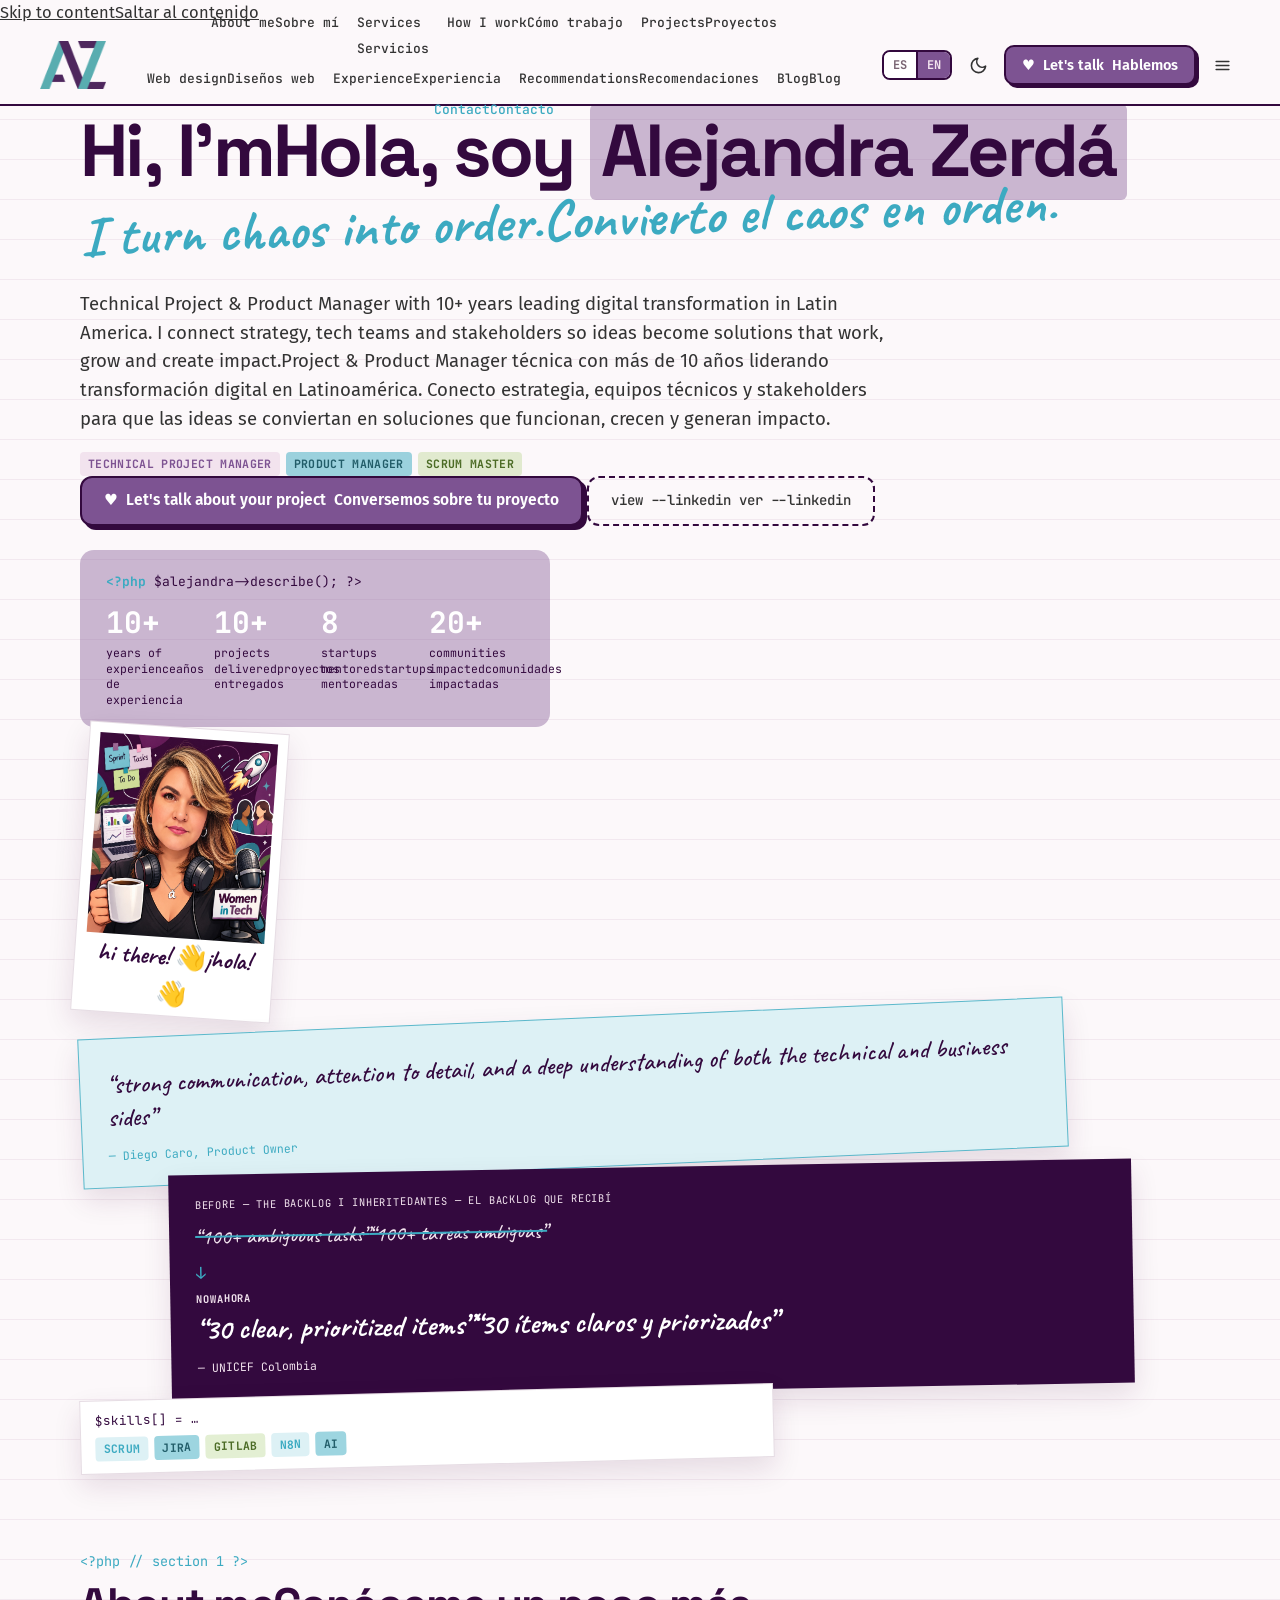
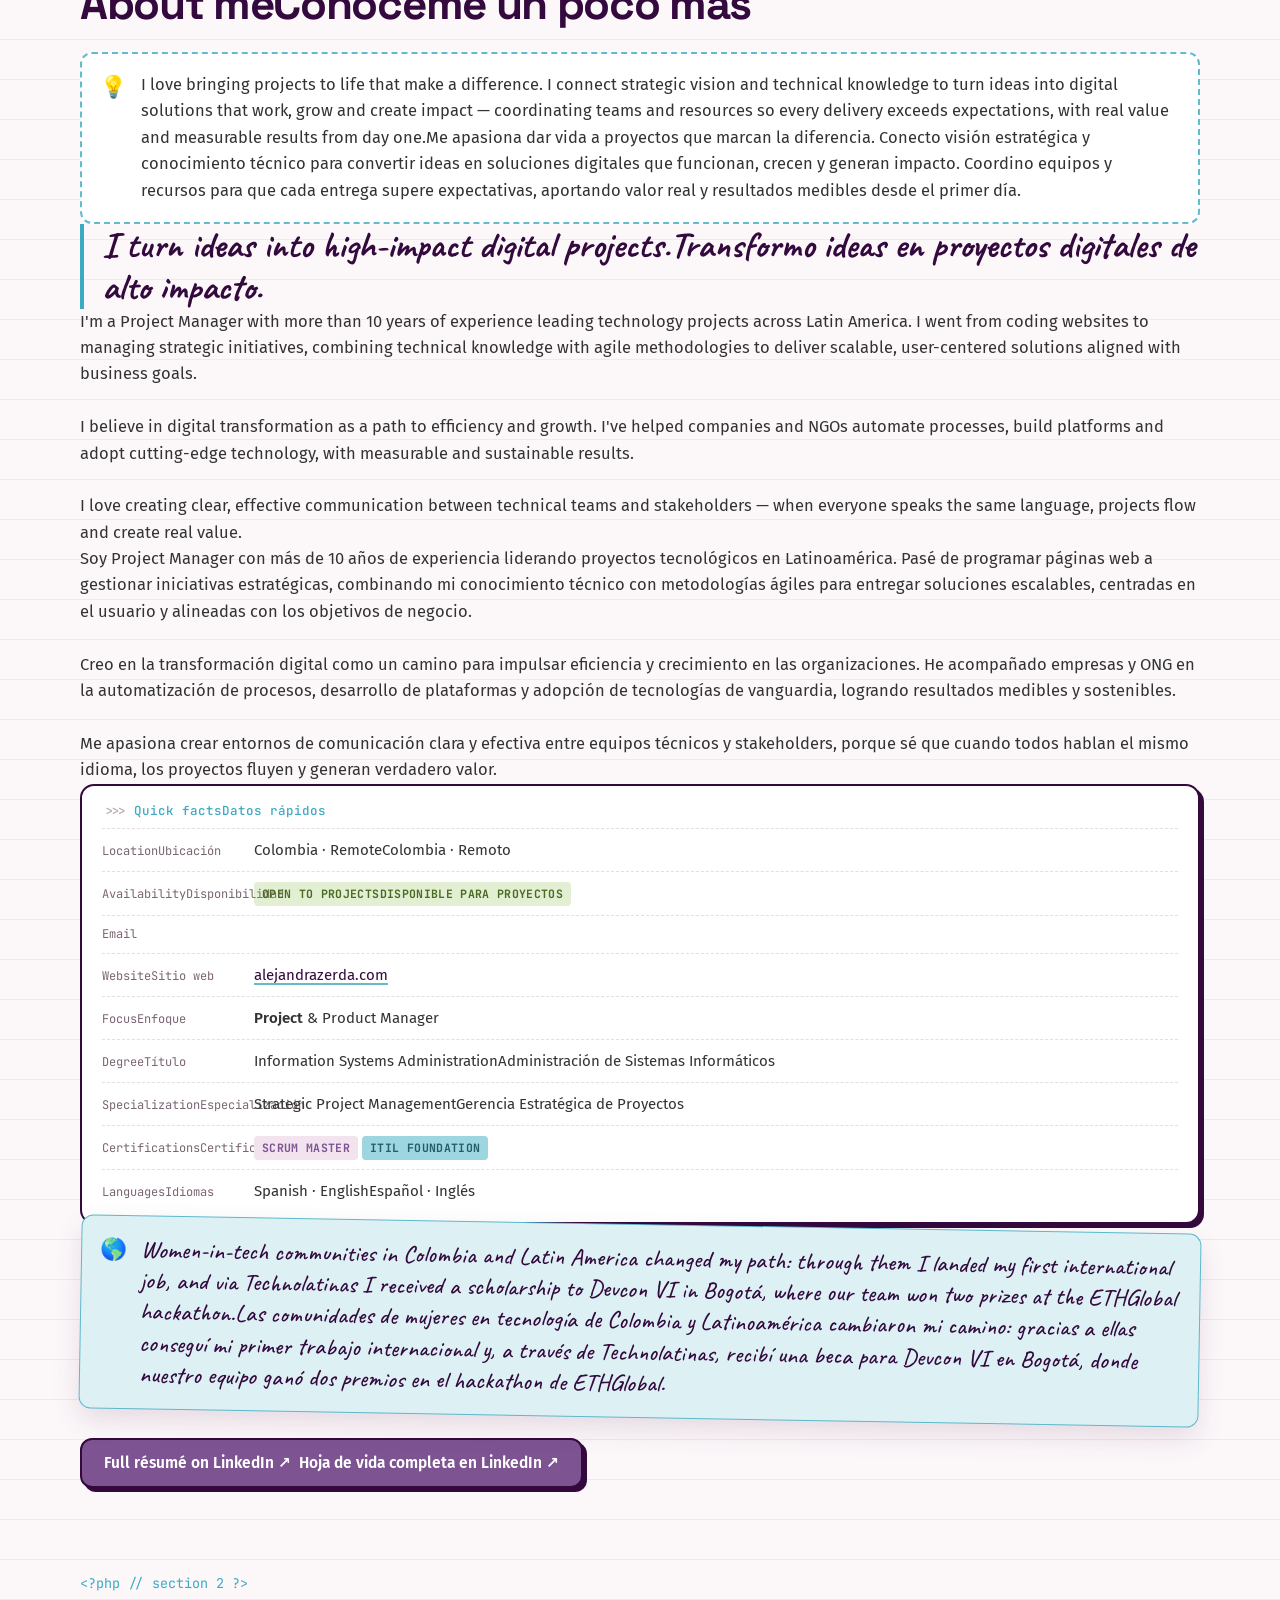
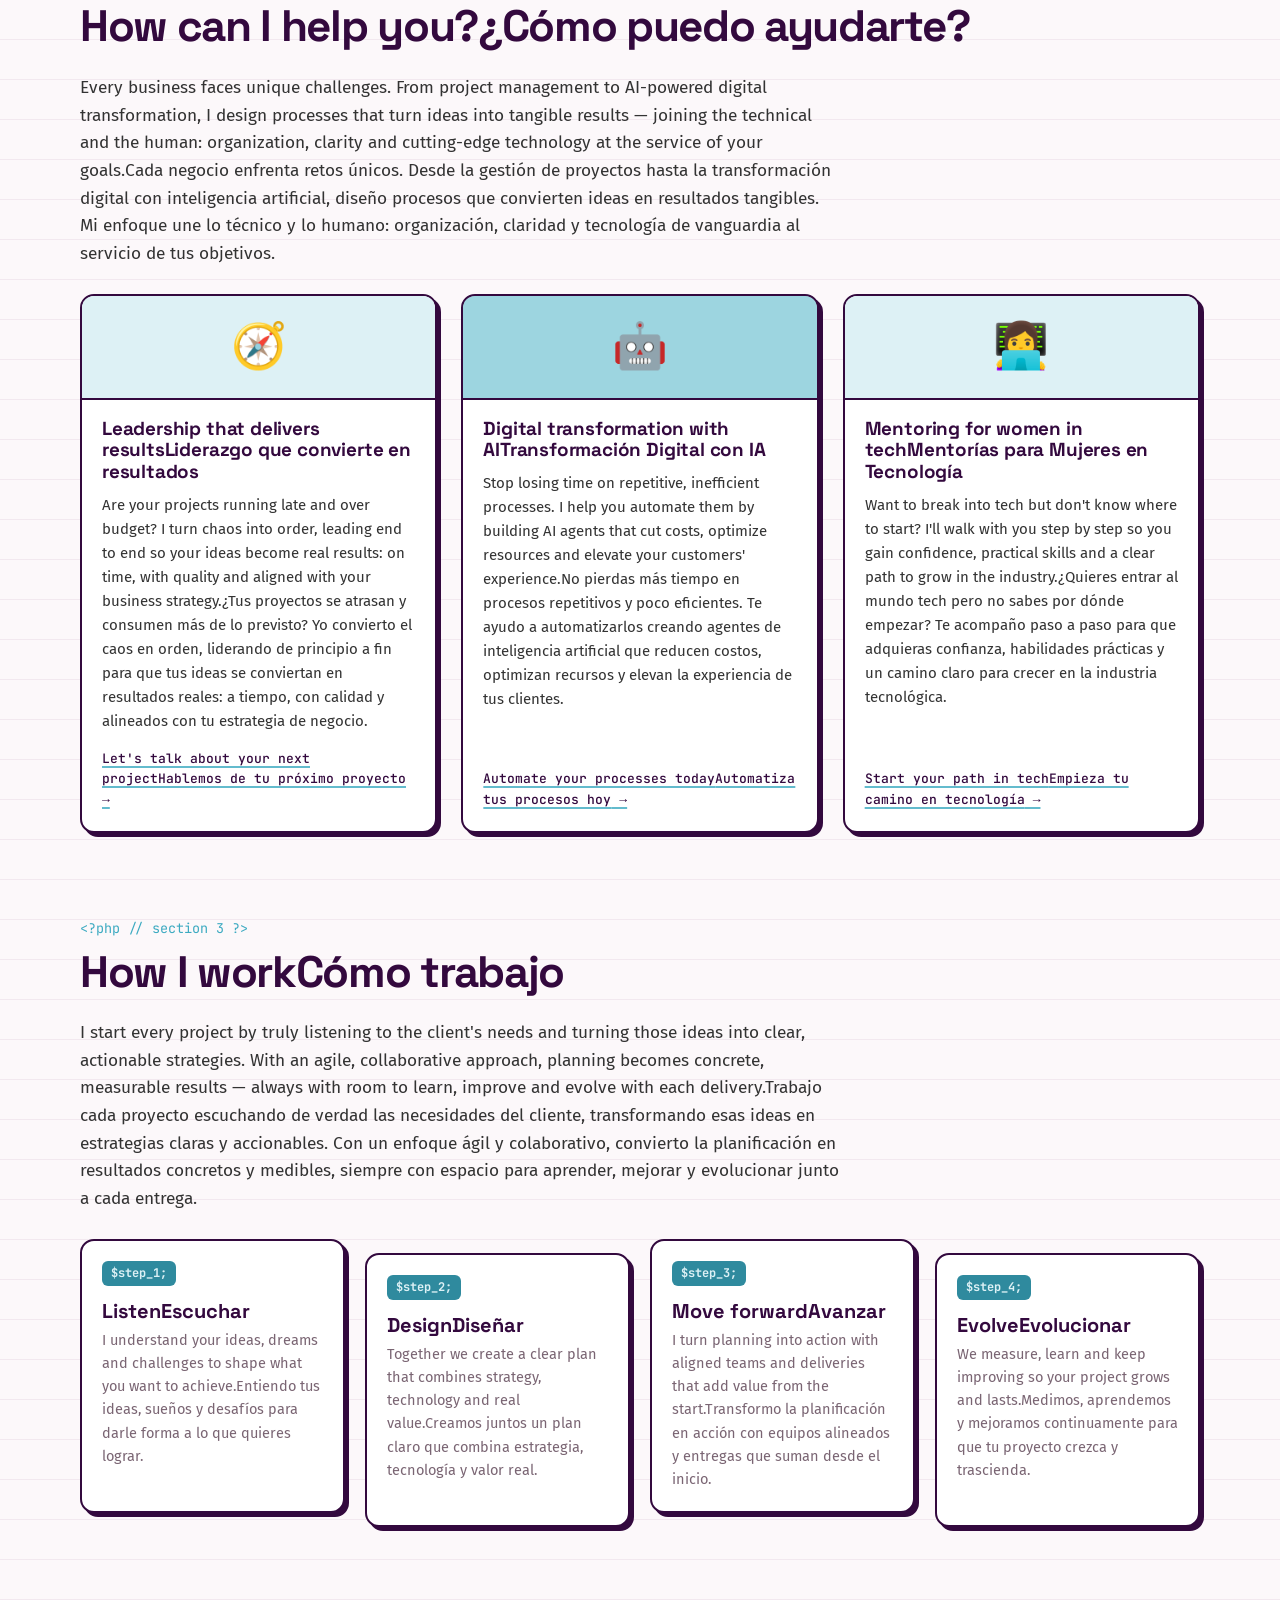
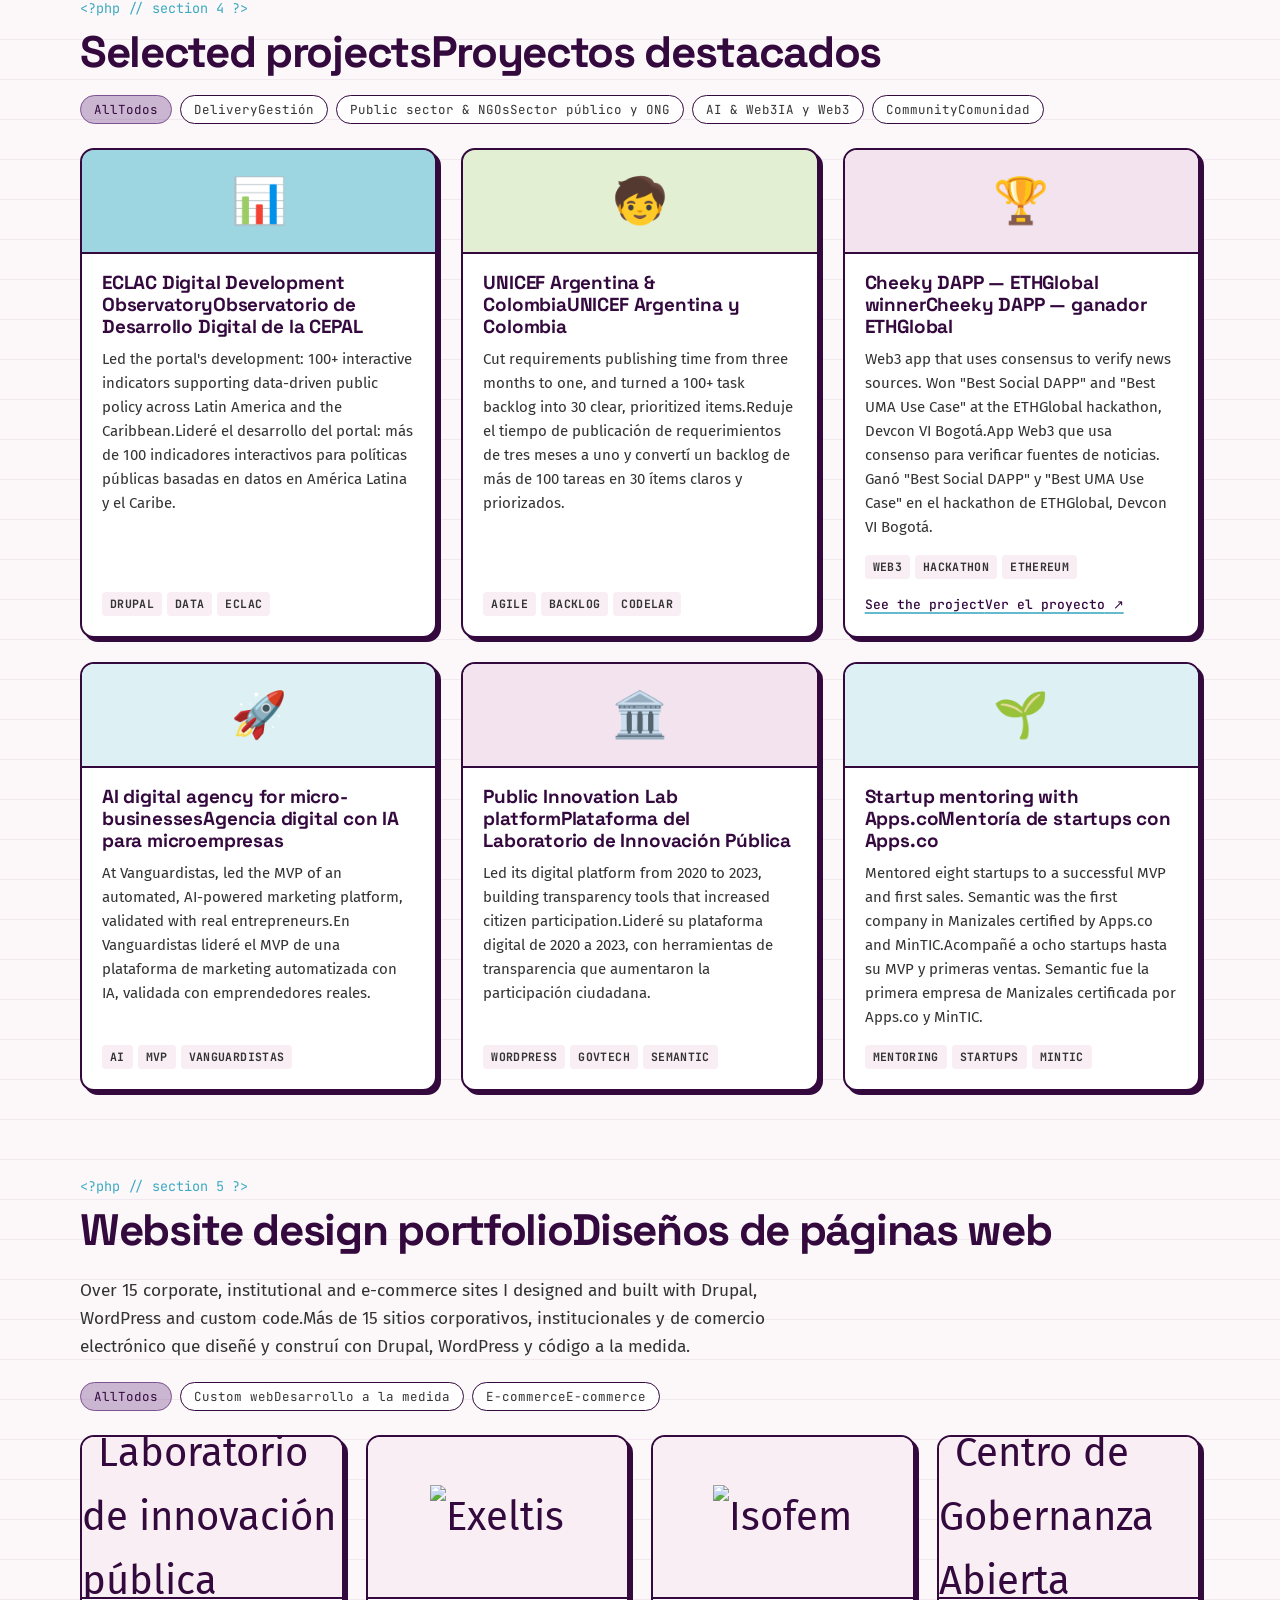
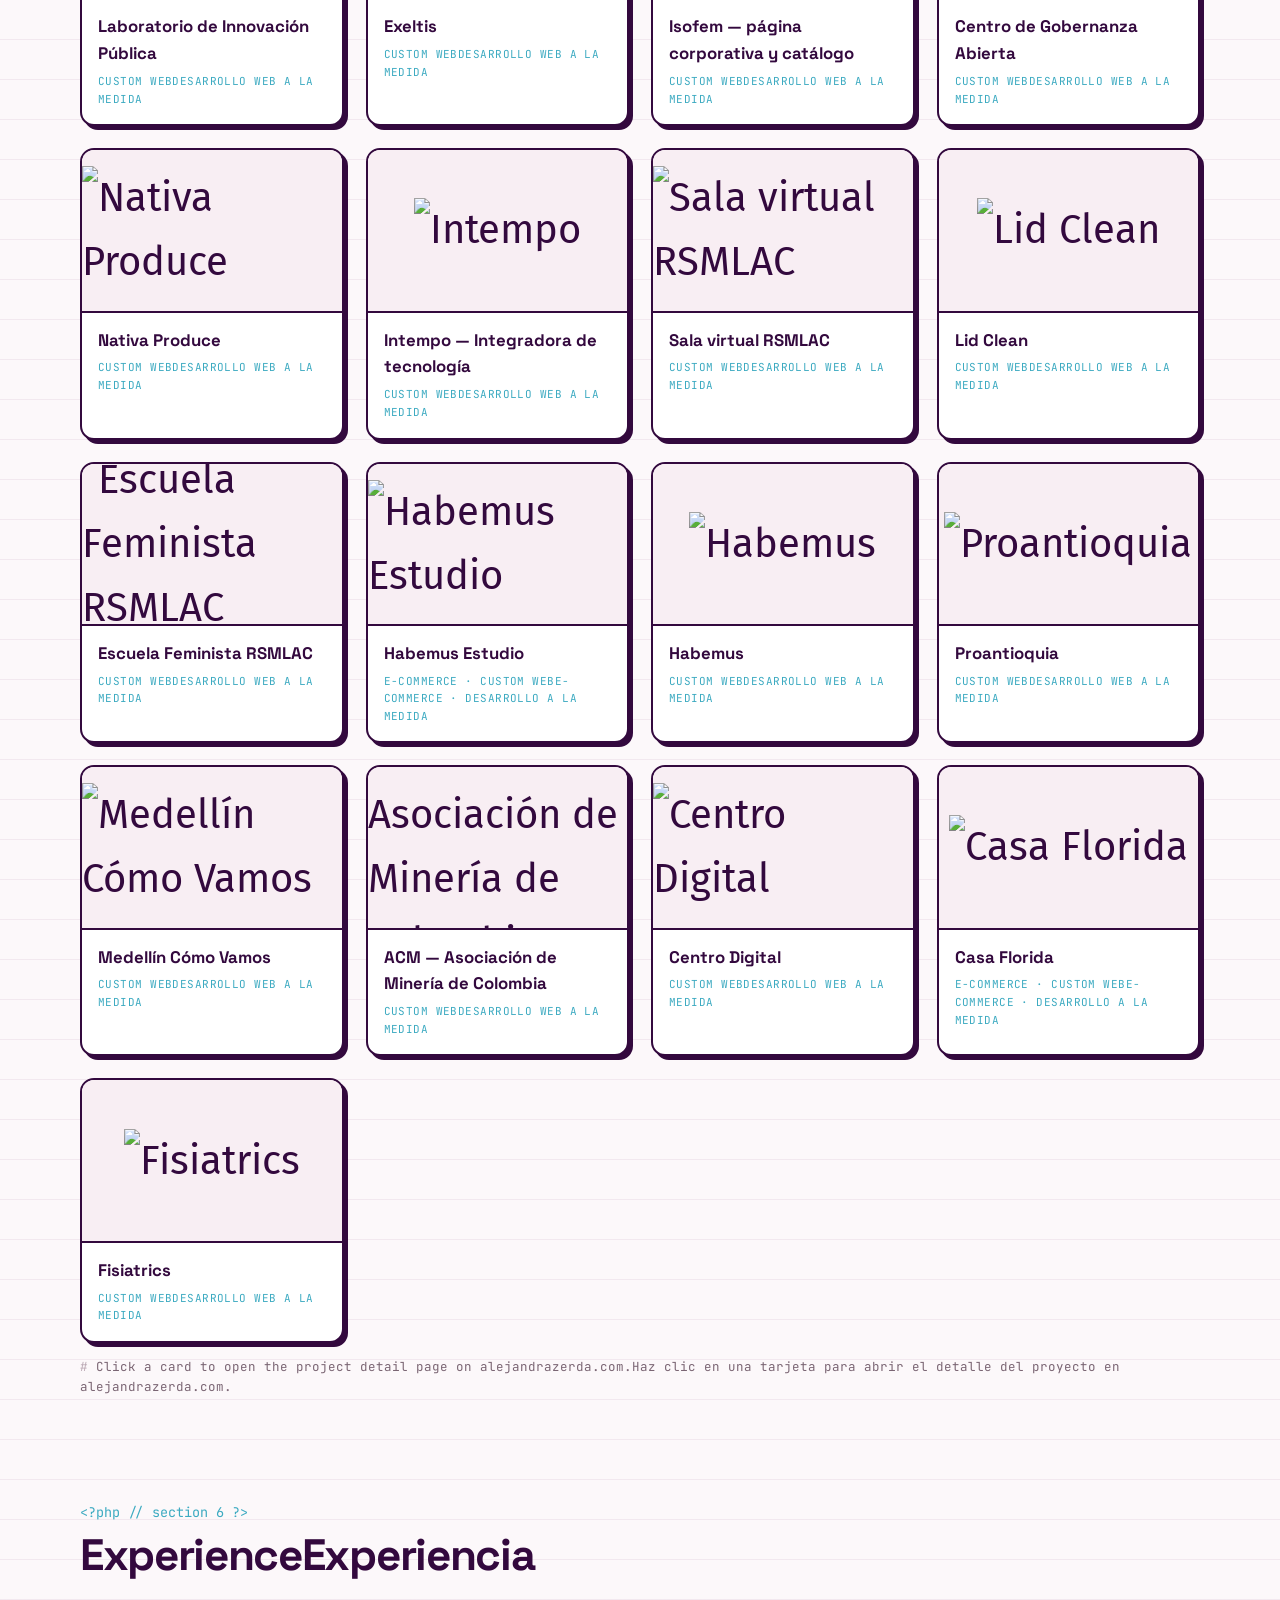
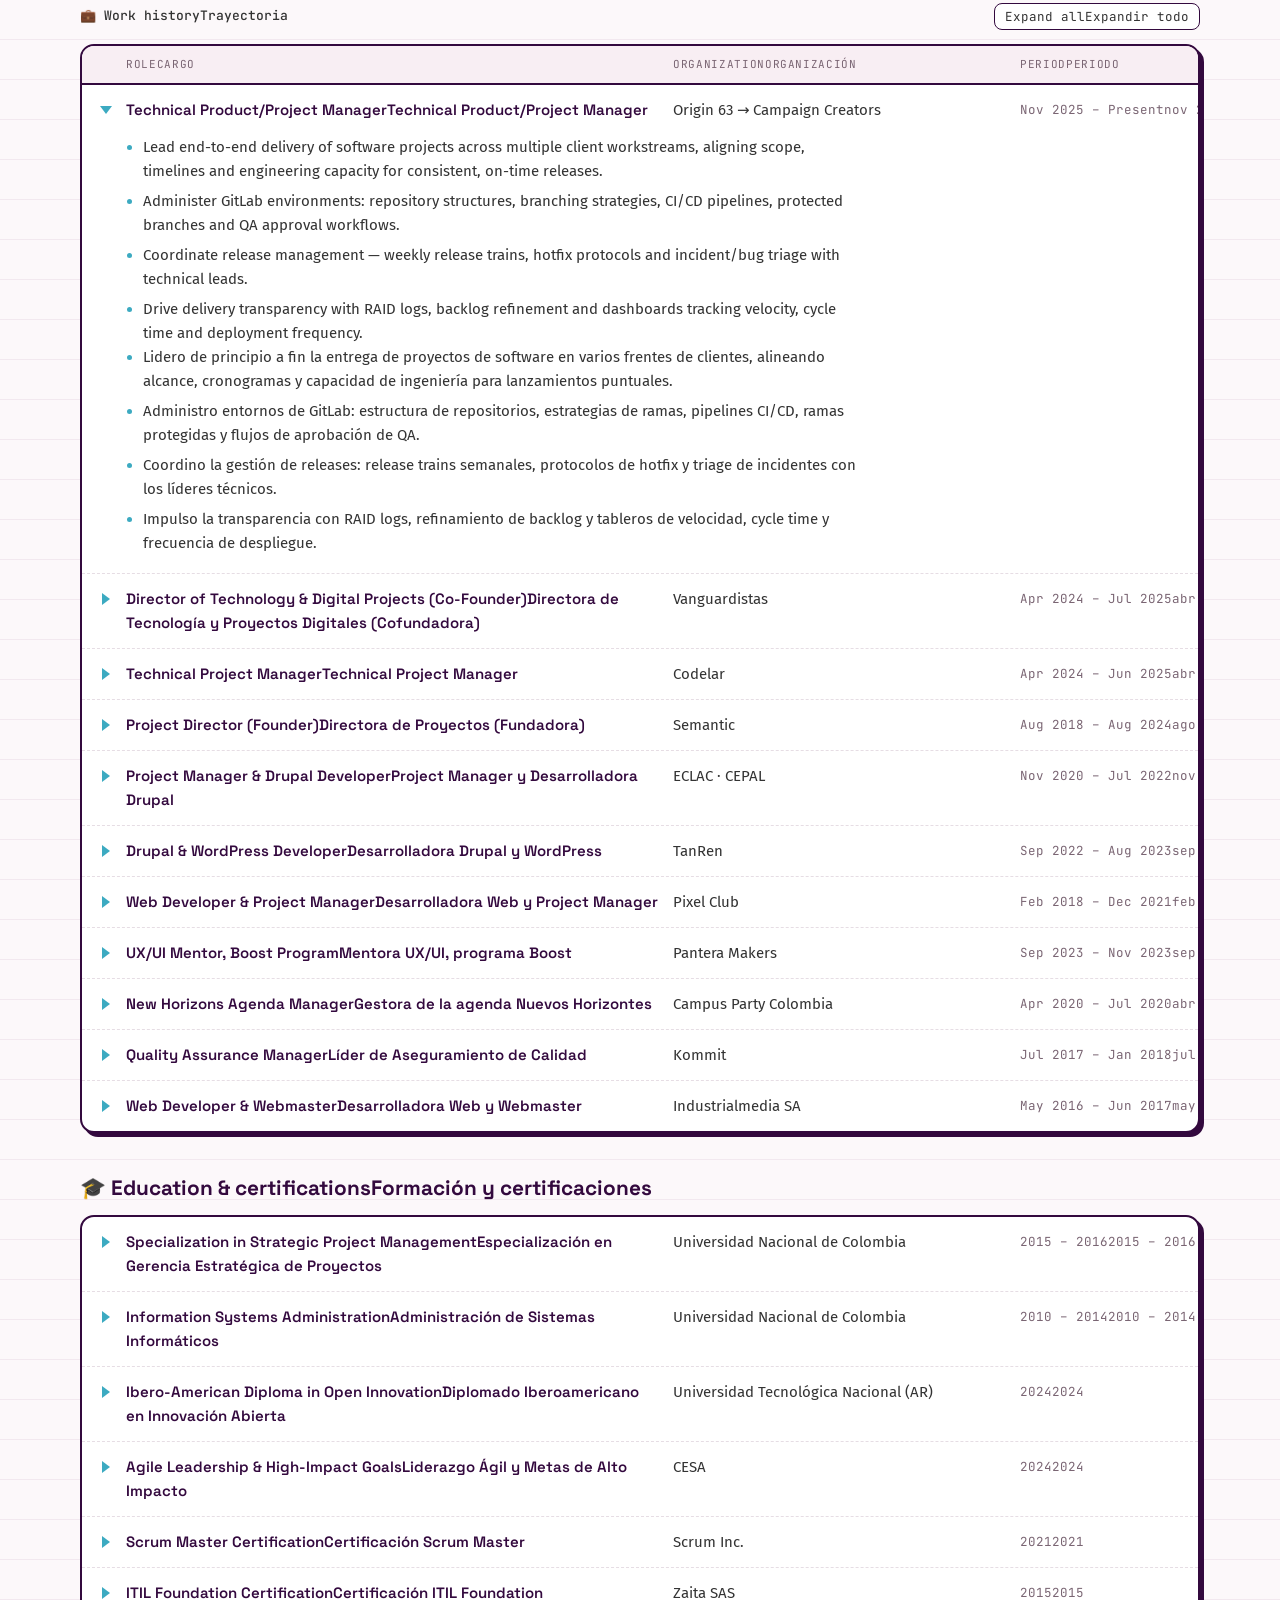
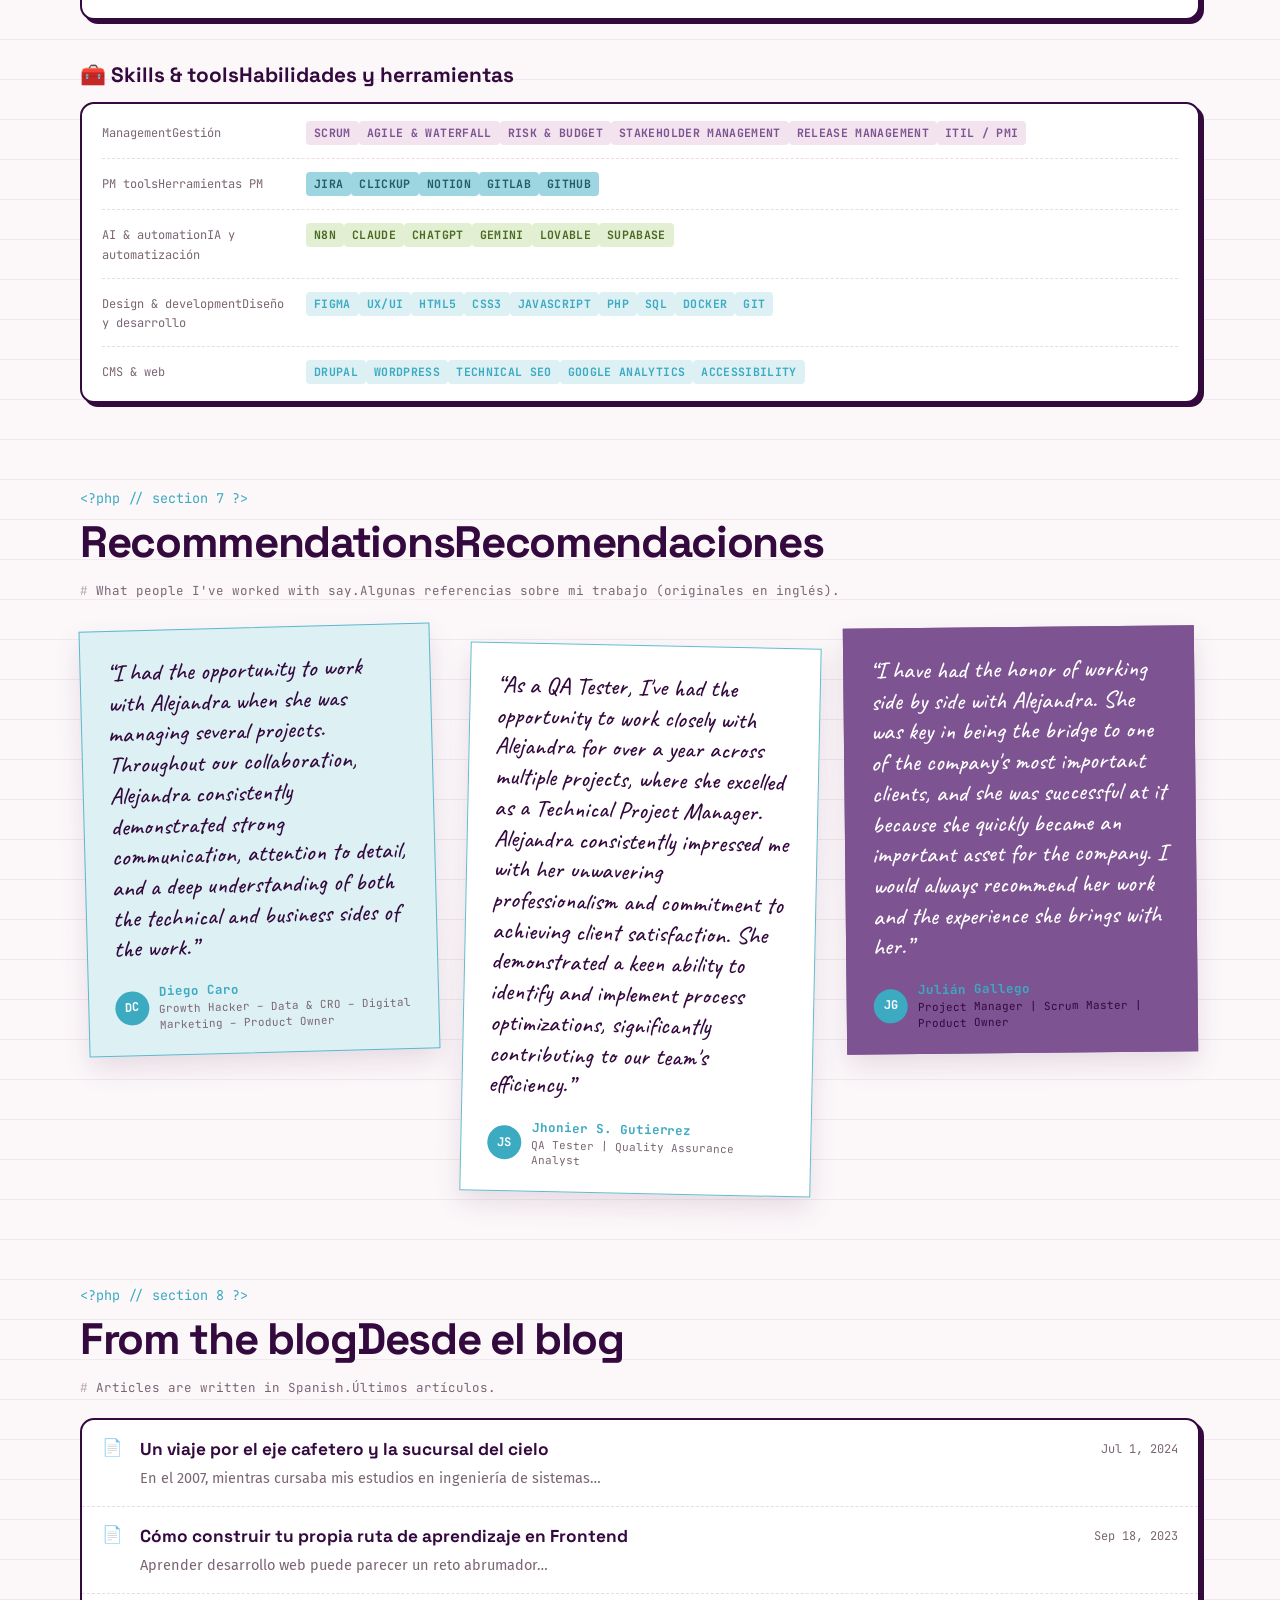
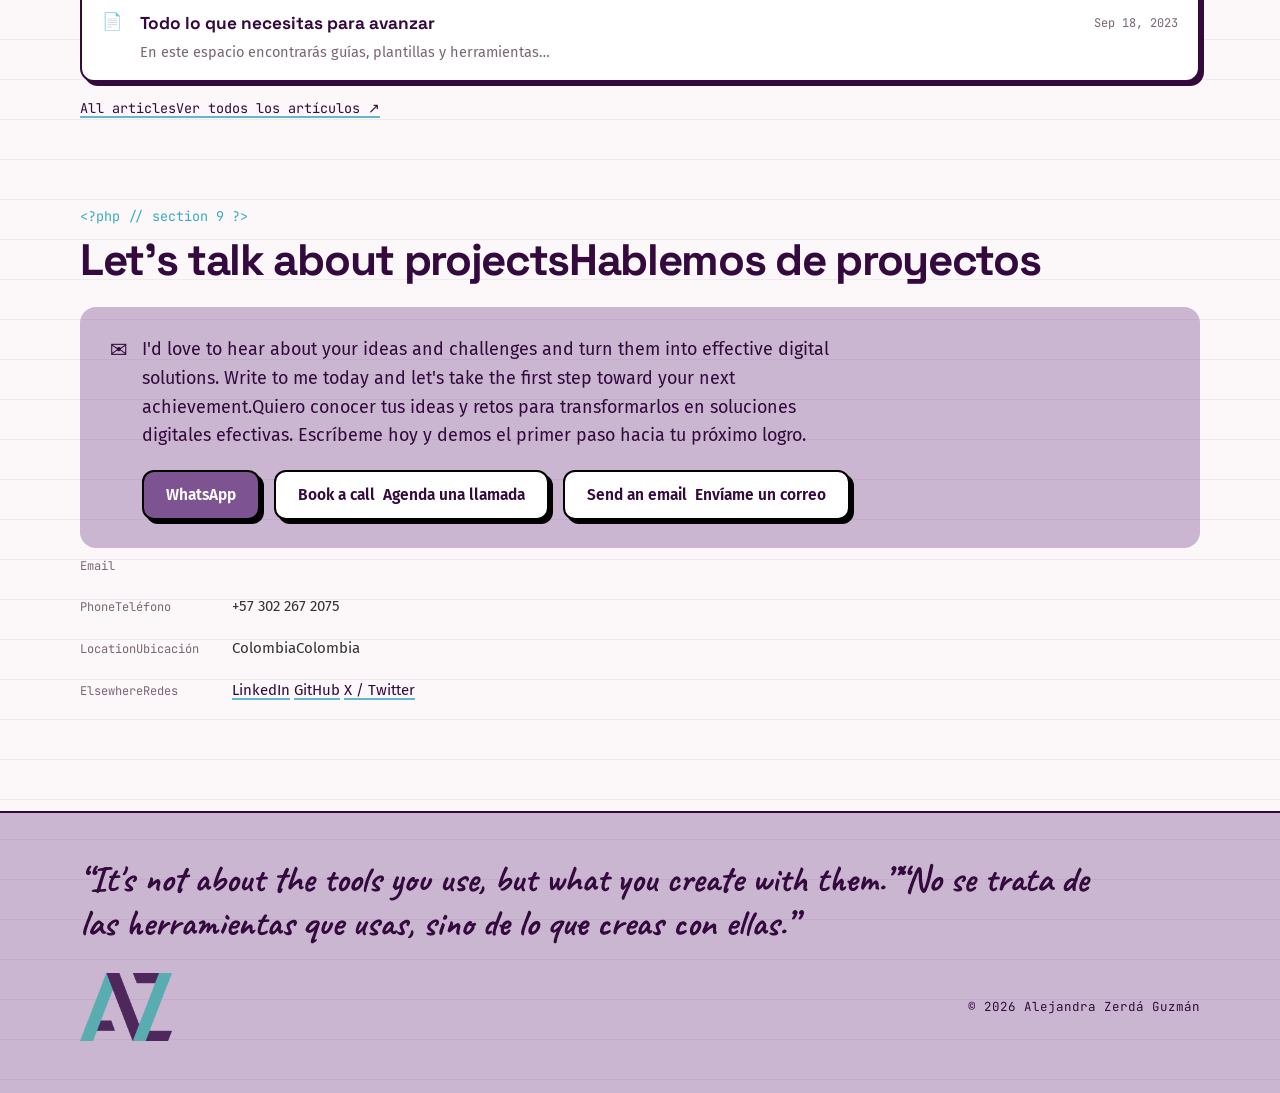
==== commit 9f7f1397: "creacion de sistema de diseño" ====
--- a/index.html
+++ b/index.html
@@ -44,7 +44,7 @@
       })();
     </script>
     <link rel="stylesheet" href="assets/css/fonts.css" />
-    <link rel="stylesheet" href="assets/css/site.css" />
+    <link rel="stylesheet" href="assets/css/style.css" />
   </head>
   <body>
     <a class="skip-link" href="#main">
--- a/assets/css/style.css
+++ b/assets/css/style.css
@@ -0,0 +1,648 @@
+/* ==========================================================================
+       Cangreja Dev — Design System v1.0
+       Extracted from Alejandra Zerdá "notebook" portfolio
+       ========================================================================== */
+ 
+    :root {
+      --paper: #fcf8fa;
+      --rule: rgba(99, 14, 83, 0.065);
+      --surface: #ffffff;
+      --surface-2: #f8eef3;
+      --ink: #33093E;
+      --border: #33093E;
+      --shadow: #33093E;
+      --text: #333333;
+      --text-strong: #33093E;
+      --muted: #7a6573;
+      --faint: #b9a6b2;
+      --line: rgba(77, 19, 63, 0.14);
+ 
+      --brand: #3caac1;
+      --brand-hover: #2f8a9e;
+      --brand-ink: #ffffff;
+      --brand-soft: #ddf1f5;
+      --brand-soft-line: #3cabc1cc;
+      --brand-tint: #3caac1;
+ 
+      --plum: #7D5392;
+      --plum-2: #7d539266;
+      --plum-soft: #f2e3ee;
+      --plum-ink: #7D5392;
+      --on-plum: #33093E;
+      --on-plum-muted: #33093E;
+ 
+      --green: #84ba40;
+      --green-soft: #83ba403a;
+      --green-ink: #4b6b25;
+      --teal: #3caac1;
+      --teal-soft: #3cabc180;
+      --teal-ink: #225d69;
+ 
+      --soft-shadow: 0 12px 28px rgba(77, 19, 63, 0.12);
+ 
+      --f-head: "Space Grotesk", ui-sans-serif, system-ui, -apple-system, "Segoe UI", sans-serif;
+      --f-body: "Fira Sans", ui-sans-serif, system-ui, -apple-system, "Segoe UI", Roboto, sans-serif;
+      --f-mono: "JetBrains Mono", ui-monospace, SFMono-Regular, Menlo, Consolas, monospace;
+      --f-hand: "Caveat", "Segoe Print", "Bradley Hand", cursive;
+ 
+      --page-w: 1120px;
+      --gutter: 40px;
+      color-scheme: light;
+    }
+ 
+    :root[data-theme="dark"] {
+      --paper: #1a1118;
+      --rule: rgba(255, 255, 255, 0.035);
+      --surface: #241820;
+      --surface-2: #6b4a61;
+      --ink: #f3e6ee;
+      --border: #6b4a61;
+      --shadow: #000000;
+      --text: #e6d6df;
+      --text-strong: #fbf1f6;
+      --muted: #e9c4dd;
+      --faint: #6f5a67;
+      --line: rgba(255, 255, 255, 0.1);
+      --brand: #5ec5db;
+      --brand-hover: #78d1e4;
+      --brand-ink: #0e2b31;
+      --brand-soft: #153842;
+      --brand-soft-line: #2a5a68;
+      --brand-tint: #8cd9e8;
+      --plum: #2f0e28;
+      --plum-soft: #3a2033;
+      --plum-ink: #e9c4dd;
+      --plum-2: #6b4a61;
+      --on-plum: #e9c4dd;
+      --green-soft: #22331a;
+      --green-ink: #b6e38a;
+      --teal-soft: #15313a;
+      --teal-ink: #9adbea;
+      --soft-shadow: 0 12px 28px rgba(0, 0, 0, 0.45);
+      color-scheme: dark;
+    }
+ 
+    /* ---------- Base ---------- */
+    *, *::before, *::after { box-sizing: border-box; }
+    html { scroll-behavior: smooth; scroll-padding-top: 92px; -webkit-text-size-adjust: 100%; }
+ 
+    body {
+      margin: 0;
+      background-color: var(--paper);
+      background-image: repeating-linear-gradient(to bottom, transparent 0, transparent 39px, var(--rule) 39px, var(--rule) 40px);
+      color: var(--text);
+      font-family: var(--f-body);
+      font-size: 16.5px;
+      line-height: 1.6;
+      -webkit-font-smoothing: antialiased;
+      overflow-x: hidden;
+    }
+ 
+    img { max-width: 100%; display: block; }
+    a { color: inherit; }
+    h1, h2, h3 { font-family: var(--f-head); color: var(--text-strong); line-height: 1.15; margin: 0; }
+    p { margin: 0; }
+    ::selection { background: var(--brand-soft-line); color: var(--ink); }
+    :focus-visible { outline: 3px solid var(--teal); outline-offset: 2px; border-radius: 4px; }
+ 
+    .page {
+      width: 100%;
+      max-width: calc(var(--page-w) + var(--gutter) * 2);
+      margin: 0 auto;
+      padding: 0 var(--gutter);
+    }
+ 
+    /* ---------- Top bar ---------- */
+    .topbar {
+      position: sticky; top: 0; z-index: 50;
+      height: 80px;
+      display: flex; align-items: center; gap: 20px;
+      padding: 0 max(var(--gutter), calc((100vw - var(--page-w) - 160px) / 2));
+      background: var(--paper);
+      border-bottom: 2px solid var(--border);
+    }
+    .brand {
+      flex-shrink: 0; display: flex; align-items: center; gap: 10px;
+      font-family: var(--f-head); font-weight: 700; font-size: 1.3rem;
+      color: var(--text-strong); text-decoration: none;
+    }
+    .brand-icon { font-size: 1.6rem; }
+    .mainnav { flex: 1; display: flex; justify-content: center; min-width: 0; }
+    .mainnav ul {
+      list-style: none; margin: 0; padding: 0;
+      display: flex; flex-wrap: wrap; justify-content: center;
+      gap: 4px 18px;
+    }
+    .mainnav a {
+      font-family: var(--f-mono); font-size: 13px; font-weight: 500;
+      color: var(--text); text-decoration: none; white-space: nowrap;
+      padding: 4px 0; transition: color 0.15s;
+    }
+    .mainnav a:hover, .mainnav a.active { color: var(--brand); }
+    .topbar-actions { display: flex; align-items: center; gap: 8px; flex-shrink: 0; margin-left: auto; }
+    .lang-switch {
+      display: inline-flex;
+      border: 2px solid var(--border);
+      border-radius: 8px;
+      overflow: hidden;
+    }
+    .lang-switch button {
+      font-family: var(--f-mono); font-size: 12px; font-weight: 700;
+      border: 0; background: var(--surface); color: var(--muted);
+      padding: 5px 9px; cursor: pointer;
+    }
+    .lang-switch button + button { border-left: 2px solid var(--border); }
+    .lang-switch button[aria-pressed="true"] { background: var(--plum); color: var(--plum-soft); }
+    :root[data-theme="dark"] .lang-switch button[aria-pressed="true"] { color: var(--plum-ink); }
+    .icon-btn {
+      width: 36px; height: 36px; display: inline-grid; place-items: center;
+      border: 2px solid transparent; border-radius: 8px;
+      background: transparent; color: var(--text); cursor: pointer;
+    }
+    .icon-btn:hover { border-color: var(--border); background: var(--surface); }
+    .icon-btn svg { width: 19px; height: 19px; fill: none; stroke: currentColor; stroke-width: 2; stroke-linecap: round; stroke-linejoin: round; }
+    .i-sun { display: none; }
+    :root[data-theme="dark"] .i-sun { display: block; }
+    :root[data-theme="dark"] .i-moon { display: none; }
+ 
+    /* ---------- Buttons ---------- */
+    .btn {
+      display: inline-flex; align-items: center; justify-content: center; gap: 8px;
+      min-height: 50px; padding: 10px 22px;
+      border-radius: 12px; border: 2px solid var(--border);
+      background: #7D5392; color: #ffffff;
+      font-family: var(--f-body); font-size: 15.5px; font-weight: 600;
+      text-decoration: none; box-shadow: 4px 4px 0 var(--shadow);
+      cursor: pointer; transition: transform 0.12s, box-shadow 0.12s, background 0.12s;
+    }
+    .btn:hover { transform: translate(-2px, -2px); box-shadow: 6px 6px 0 var(--shadow); background: #6a4580; }
+    .btn:active { transform: translate(3px, 3px); box-shadow: 1px 1px 0 var(--shadow); }
+    .btn-primary { background: var(--plum); color: #ffffff; }
+    .btn-primary:hover { background: var(--plum-ink); }
+    .btn-dashed { border-style: dashed; background: transparent; color: #333333; box-shadow: none; font-family: var(--f-mono); font-size: 14px; font-weight: 500; }
+    :root[data-theme="dark"] .btn-dashed { color: #fff; }
+    .btn-dashed:hover { background: rgba(255, 255, 255, 0.55); box-shadow: none; transform: translate(0, -1px); }
+    .btn-sm { min-height: 40px; padding: 6px 16px; font-size: 14.5px; border-radius: 10px; box-shadow: 3px 3px 0 var(--shadow); }
+    .btn-sm:hover { box-shadow: 5px 5px 0 var(--shadow); }
+    .btn-row { display: flex; flex-wrap: wrap; gap: 14px; margin-top: 20px; }
+    .link, .text-link, .card-link {
+      color: var(--text-strong); text-decoration: underline;
+      text-decoration-color: var(--brand-soft-line);
+      text-decoration-thickness: 2px; text-underline-offset: 3px;
+      transition: text-decoration-color 0.15s, color 0.15s;
+    }
+    .link:hover, .text-link:hover, .card-link:hover { color: var(--brand); text-decoration-color: currentColor; }
+    .text-link { display: inline-block; margin-top: 16px; font-family: var(--f-mono); font-size: 13.5px; }
+    .text-btn {
+      font-family: var(--f-mono); font-size: 12.5px;
+      color: var(--text); background: var(--surface);
+      border: 1.5px solid var(--border); padding: 4px 10px;
+      border-radius: 8px; cursor: pointer;
+    }
+    .text-btn:hover { color: var(--brand); }
+ 
+    /* ---------- Tags ---------- */
+    .tag, .chips span {
+      display: inline-flex; align-items: center;
+      min-height: 24px; padding: 2px 8px;
+      border-radius: 4px;
+      font-family: var(--f-mono); font-size: 11.5px; font-weight: 700;
+      letter-spacing: 0.03em; text-transform: uppercase; line-height: 1.2;
+      background: var(--surface-2); color: var(--text);
+    }
+    .tag-pink, .tag-orange { background: var(--brand-soft); color: var(--brand); }
+    .tag-purple, .tag-yellow { background: var(--plum-soft); color: var(--plum-ink); }
+    .tag-blue { background: var(--teal-soft); color: var(--teal-ink); }
+    .tag-green { background: var(--green-soft); color: var(--green-ink); }
+ 
+    /* ---------- Sections ---------- */
+    main { counter-reset: cell 0; }
+    .block-section { padding-top: 88px; counter-increment: cell; }
+    .block-section > h2 {
+      font-size: clamp(2rem, 4.2vw, 2.75rem);
+      font-weight: 700; letter-spacing: -0.03em;
+      margin-bottom: 22px;
+    }
+    .block-section > h2::before {
+      content: "<?php // section " counter(cell) " ?>";
+      display: block; margin-bottom: 10px;
+      font-family: var(--f-mono); font-size: 13.5px; font-weight: 400;
+      letter-spacing: 0; color: var(--brand);
+    }
+    .sub-h {
+      margin: 44px 0 14px;
+      font-size: 1.3rem; font-weight: 700;
+      font-family: var(--f-head); color: var(--text-strong);
+    }
+    .lead { max-width: 44em; margin-bottom: 26px; font-size: 1.08rem; }
+    .muted { color: var(--muted); font-family: var(--f-mono); font-size: 12.5px; margin: -8px 0 20px; }
+    .muted::before { content: "# "; color: var(--faint); }
+ 
+    /* ---------- Hero ---------- */
+    .hero-section { padding-top: 56px; padding-bottom: 20px; }
+    .hero-title {
+      font-family: var(--f-head);
+      font-size: clamp(2.6rem, 6.2vw, 4.6rem);
+      font-weight: 700; line-height: 1.16; letter-spacing: -0.035em;
+      color: var(--text-strong); margin: 0;
+    }
+    .hl {
+      display: inline; background: var(--plum-2); color: var(--on-plum);
+      padding: 0 0.14em 0.04em; border-radius: 6px; line-height: 1.22;
+    }
+    :root[data-theme="dark"] .hl { background: var(--brand-soft); color: var(--text-strong); }
+    .hero-script {
+      margin: 10px 0 0;
+      font-family: var(--f-hand); font-weight: 700;
+      font-size: clamp(2.3rem, 5vw, 3.5rem); line-height: 1.1;
+      color: var(--brand);
+      transform: rotate(-2deg); transform-origin: left center;
+      display: inline-block;
+    }
+    .hero-tagline { margin-top: 22px; font-size: 1.16rem; line-height: 1.55; color: var(--text); max-width: 44em; }
+ 
+    .roles { display: flex; flex-wrap: wrap; gap: 6px; margin-top: 18px; }
+ 
+    /* Term / Stats */
+    .term {
+      background: var(--plum-2); color: var(--on-plum);
+      border-radius: 14px; font-family: var(--f-mono);
+    }
+    :root[data-theme="dark"] .term { box-shadow: inset 0 0 0 1px rgba(255, 255, 255, 0.08); }
+    .stats { margin-top: 24px; padding: 22px 26px 20px; max-width: 470px; }
+    .term-line { font-size: 13px; color: #33093E; margin: 0; }
+    :root[data-theme="dark"] .term-line { color: var(--text-strong); }
+    .stats dl { display: grid; grid-template-columns: repeat(4, minmax(0, 1fr)); gap: 12px; margin: 14px 0 0; }
+    @media (max-width: 520px) { .stats dl { grid-template-columns: repeat(2, minmax(0, 1fr)); } }
+    .stats dt {
+      font-size: clamp(1.5rem, 3vw, 1.85rem); font-weight: 700;
+      color: var(--brand-ink); line-height: 1.1;
+    }
+    :root[data-theme="dark"] .stats dt { color: #fff; }
+    .stats dd { margin: 6px 0 0; font-size: 11.5px; line-height: 1.35; color: var(--on-plum-muted); }
+    :root[data-theme="dark"] .stats dd { color: var(--ink); }
+    .note-kicker-blue { color: var(--brand-tint); font-weight: 700; }
+ 
+    /* Polaroid */
+    .polaroid {
+      margin: 0; width: 200px;
+      padding: 10px 10px 4px;
+      background: var(--surface);
+      border: 1px solid var(--line);
+      box-shadow: var(--soft-shadow);
+      transform: rotate(4deg);
+    }
+    .polaroid-img {
+      width: 100%; aspect-ratio: 1;
+      background: linear-gradient(135deg, var(--plum) 0%, var(--teal) 100%);
+      display: flex; align-items: center; justify-content: center;
+      font-size: 3rem; color: #fff;
+    }
+    .polaroid figcaption {
+      font-family: var(--f-hand); font-size: 1.55rem; font-weight: 700;
+      text-align: center; color: var(--text-strong); line-height: 1.5;
+    }
+ 
+    /* Notes */
+    .note { margin: 0; padding: 22px 26px; box-shadow: var(--soft-shadow); }
+    .note blockquote {
+      margin: 0;
+      font-family: var(--f-hand); font-size: 1.6rem; font-weight: 500;
+      line-height: 1.28; color: var(--text-strong);
+    }
+    .note figcaption, .note-by {
+      margin-top: 12px; font-family: var(--f-mono);
+      font-size: 11.5px; color: var(--brand);
+    }
+    .note-pink {
+      width: 88%;
+      background: var(--brand-soft);
+      border: 1px solid var(--brand-soft-line);
+      transform: rotate(-2.5deg); padding-top: 30px;
+    }
+    .note-dark {
+      width: 86%; margin-left: 8%;
+      background: var(--on-plum); color: var(--plum-soft);
+      transform: rotate(-1deg);
+    }
+    .note-kicker {
+      font-family: var(--f-mono); font-size: 10.5px;
+      letter-spacing: 0.08em; text-transform: uppercase;
+      color: var(--plum-soft); margin: 0;
+    }
+    .note-old {
+      margin-top: 6px; font-family: var(--f-hand); font-size: 1.35rem;
+      color: var(--plum-soft);
+      text-decoration: line-through; text-decoration-color: var(--brand-tint);
+    }
+    .note-arrow { margin: 6px 0 4px; color: var(--brand-tint); font-family: var(--f-mono); }
+    .note-new {
+      margin-top: 4px; font-family: var(--f-hand);
+      font-size: 1.85rem; font-weight: 700; line-height: 1.2;
+      color: #ffffff;
+    }
+    .note-dark .note-by { color: var(--plum-soft); }
+    .note-chips {
+      width: 62%; padding: 10px 14px 12px;
+      background: var(--surface); border: 1px solid var(--line);
+      transform: rotate(-1.5deg);
+    }
+    .note-code { font-family: var(--f-mono); font-size: 12.5px; color: var(--on-plum); margin: 0; }
+    .chips { display: flex; flex-wrap: wrap; gap: 6px; margin-top: 6px; }
+    .chips span:nth-child(3n + 1) { background: var(--brand-soft); color: var(--brand); }
+    .chips span:nth-child(3n + 2) { background: var(--teal-soft); color: var(--teal-ink); }
+    .chips span:nth-child(3n) { background: var(--green-soft); color: var(--green-ink); }
+ 
+    /* Callouts */
+    .callout {
+      display: flex; gap: 14px;
+      padding: 18px 22px 18px 18px;
+      border-radius: 12px;
+      background: var(--surface);
+      border: 2px dashed var(--brand-soft-line);
+    }
+    .callout-icon { font-size: 1.35rem; line-height: 1.45; flex-shrink: 0; }
+    .callout-pink {
+      background: var(--brand-soft);
+      border: 1px solid var(--brand-soft-line);
+      box-shadow: var(--soft-shadow); transform: rotate(1deg);
+    }
+    .callout-pink p { font-family: var(--f-hand); font-size: 1.5rem; line-height: 1.3; color: var(--text-strong); margin: 0; }
+    .quote {
+      margin: 0; padding: 0 0 0 18px;
+      border-left: 4px solid var(--brand);
+      font-family: var(--f-hand); font-weight: 700;
+      font-size: clamp(1.8rem, 3.6vw, 2.3rem);
+      line-height: 1.15; color: var(--on-plum);
+    }
+    :root[data-theme="dark"] .quote { color: var(--text-strong); }
+ 
+    .callout-contact {
+      background: var(--plum-2); border: 0; color: var(--on-plum);
+      padding: 28px 30px; border-radius: 16px;
+    }
+    .callout-contact p { font-size: 1.12rem; max-width: 40em; margin: 0; }
+    .callout-contact .btn:not(.btn-primary) { background: var(--surface); color: var(--text-strong); }
+    .callout-contact .btn { box-shadow: 4px 4px 0 #000; border-color: #000; }
+ 
+    /* Mini-db / Props */
+    .mini-db {
+      background: var(--surface);
+      border: 2px solid var(--border);
+      border-radius: 14px;
+      box-shadow: 4px 4px 0 var(--shadow);
+      padding: 6px 20px 10px;
+    }
+    .mini-db h3 {
+      font-family: var(--f-mono); font-size: 12.5px; font-weight: 500;
+      color: var(--brand); padding: 12px 0 10px;
+      border-bottom: 1px dashed var(--line);
+    }
+    .mini-db h3::before { content: ">>> "; color: var(--faint); }
+    .props { margin: 0; padding: 0; }
+    .prop {
+      display: grid; grid-template-columns: 140px minmax(0, 1fr);
+      gap: 12px; align-items: baseline;
+      padding: 9px 0; font-size: 15px;
+    }
+    .mini-db .prop + .prop { border-top: 1px dashed var(--line); }
+    .prop dt { font-family: var(--f-mono); font-size: 12px; color: var(--muted); }
+    .prop dd { margin: 0; min-width: 0; overflow-wrap: anywhere; }
+ 
+    /* Gallery / Cards */
+    .gallery { display: grid; gap: 24px; }
+    .gallery-3 { grid-template-columns: repeat(3, minmax(0, 1fr)); }
+    @media (max-width: 980px) { .gallery-3 { grid-template-columns: repeat(2, minmax(0, 1fr)); } }
+    @media (max-width: 600px) { .gallery-3 { grid-template-columns: minmax(0, 1fr); } }
+ 
+    .service-card, .portfolio-item {
+      display: flex; flex-direction: column;
+      border-radius: 14px; overflow: hidden;
+      background: var(--surface);
+      border: 2px solid var(--border);
+      box-shadow: 4px 4px 0 var(--shadow);
+      transition: transform 0.15s, box-shadow 0.15s;
+    }
+    .service-card:hover, .portfolio-item:hover {
+      transform: translate(-2px, -2px);
+      box-shadow: 7px 7px 0 var(--shadow);
+    }
+    .card-cover {
+      height: 104px; display: grid; place-items: center;
+      border-bottom: 2px solid var(--border);
+      background: var(--brand-soft);
+    }
+    .cover-pink, .cover-orange { background: var(--brand-soft); }
+    .cover-purple, .cover-yellow { background: var(--plum-soft); }
+    .cover-blue { background: var(--teal-soft); }
+    .cover-green { background: var(--green-soft); }
+    .svc-icon { font-size: 2.8rem; line-height: 1; }
+    .card-body { display: flex; flex-direction: column; gap: 10px; flex: 1; padding: 18px 20px 20px; }
+    .card-body h3 { font-size: 1.18rem; font-weight: 700; letter-spacing: -0.01em; font-family: var(--f-head); color: var(--text-strong); margin: 0; }
+    .card-body p { font-size: 15px; color: var(--text); margin: 0; }
+    .card-body .tags { display: flex; flex-wrap: wrap; gap: 5px; margin-top: auto; padding-top: 6px; }
+    .card-link { margin-top: auto; padding-top: 6px; font-family: var(--f-mono); font-size: 13px; font-weight: 500; }
+ 
+    /* WD cards */
+    .wd-grid { display: grid; grid-template-columns: repeat(auto-fill, minmax(240px, 1fr)); gap: 22px; }
+    .wd-card {
+      display: flex; flex-direction: column;
+      border-radius: 14px; overflow: hidden;
+      background: var(--surface);
+      border: 2px solid var(--border);
+      box-shadow: 4px 4px 0 var(--shadow);
+      text-decoration: none; color: var(--text-strong);
+      transition: transform 0.15s, box-shadow 0.15s;
+    }
+    .wd-card:hover { transform: translate(-2px, -2px); box-shadow: 7px 7px 0 var(--shadow); }
+    .wd-thumb {
+      display: block; aspect-ratio: 16 / 10; overflow: hidden;
+      border-bottom: 2px solid var(--border);
+      background: var(--surface-2);
+      display: flex; align-items: center; justify-content: center;
+      font-size: 2.5rem;
+    }
+    .wd-thumb.g1 { background: linear-gradient(135deg, var(--plum) 0%, var(--teal) 100%); color: #fff; }
+    .wd-thumb.g2 { background: linear-gradient(135deg, var(--teal) 0%, var(--green) 100%); color: #fff; }
+    .wd-thumb.g3 { background: linear-gradient(135deg, var(--green) 0%, var(--plum) 100%); color: #fff; }
+    .wd-body { display: flex; flex-direction: column; gap: 6px; padding: 14px 16px 16px; }
+    .wd-title { font-family: var(--f-head); font-weight: 700; font-size: 1.05rem; color: var(--text-strong); }
+    .wd-cat { font-family: var(--f-mono); font-size: 11px; letter-spacing: 0.04em; text-transform: uppercase; color: var(--brand); }
+ 
+    /* Steps */
+    .steps {
+      list-style: none; margin: 0; padding: 0;
+      display: grid; grid-template-columns: repeat(4, minmax(0, 1fr)); gap: 20px;
+    }
+    .steps li {
+      display: flex; flex-direction: column; gap: 14px;
+      padding: 20px; border-radius: 14px;
+      background: var(--surface);
+      border: 2px solid var(--border);
+      box-shadow: 4px 4px 0 var(--shadow);
+    }
+    .steps li:nth-child(even) { transform: translateY(14px); }
+    .step-num {
+      align-self: flex-start;
+      font-family: var(--f-mono); font-size: 12px; font-weight: 700;
+      padding: 3px 9px; border-radius: 6px;
+      background: var(--brand-hover); color: var(--brand-soft);
+    }
+    .step-num::before { content: "$step_"; }
+    .step-num::after { content: ";"; }
+    .steps h3 { font-size: 1.25rem; font-weight: 700; margin: 0 0 6px; font-family: var(--f-head); color: var(--text-strong); }
+    .steps p { font-size: 14.5px; color: var(--muted); margin: 0; }
+    @media (max-width: 980px) { .steps { grid-template-columns: repeat(2, minmax(0, 1fr)); } }
+    @media (max-width: 520px) { .steps { grid-template-columns: minmax(0, 1fr); } .steps li:nth-child(even) { transform: none; } }
+ 
+    /* Timeline */
+    .db-table {
+      background: var(--surface);
+      border: 2px solid var(--border);
+      border-radius: 14px;
+      box-shadow: 4px 4px 0 var(--shadow);
+      overflow: hidden;
+    }
+    .db-head {
+      display: grid; grid-template-columns: minmax(0, 1.6fr) minmax(0, 1fr) 160px;
+      gap: 14px;
+      padding: 10px 18px 10px 44px;
+      font-family: var(--f-mono); font-size: 11px;
+      letter-spacing: 0.06em; text-transform: uppercase;
+      color: var(--muted);
+      background: var(--surface-2);
+      border-bottom: 2px solid var(--border);
+    }
+    .timeline-item + .timeline-item { border-top: 1px dashed var(--line); }
+    .timeline-item > summary {
+      display: grid; grid-template-columns: minmax(0, 1.6fr) minmax(0, 1fr) 160px;
+      gap: 14px; align-items: start;
+      position: relative;
+      list-style: none;
+      padding: 13px 18px 13px 44px;
+      cursor: pointer;
+      font-size: 15px;
+    }
+    .timeline-item > summary::-webkit-details-marker { display: none; }
+    .timeline-item > summary:hover { background: var(--surface-2); }
+    .timeline-item > summary::before {
+      content: ""; position: absolute;
+      left: 20px; top: 19px;
+      border-style: solid; border-width: 6px 0 6px 8px;
+      border-color: transparent transparent transparent var(--brand);
+      transition: transform 0.15s;
+    }
+    .timeline-item[open] > summary::before { transform: rotate(90deg); }
+    .timeline-title { font-weight: 600; color: var(--text-strong); font-family: var(--f-head); }
+    .timeline-org { color: var(--text); }
+    .timeline-year { font-family: var(--f-mono); font-size: 12.5px; color: var(--muted); white-space: nowrap; padding-top: 2px; }
+    .timeline-content { padding: 0 24px 18px 44px; font-size: 15px; max-width: 54em; }
+    .timeline-content ul { margin: 0; padding-left: 1.1em; }
+    .timeline-content li::marker { color: var(--brand); }
+    .timeline-content li + li { margin-top: 6px; }
+ 
+    /* Skills */
+    .skills {
+      background: var(--surface);
+      border: 2px solid var(--border);
+      border-radius: 14px;
+      box-shadow: 4px 4px 0 var(--shadow);
+      padding: 4px 20px;
+    }
+    .skill-group {
+      display: grid; grid-template-columns: 190px minmax(0, 1fr);
+      gap: 14px; padding: 13px 0; align-items: baseline;
+    }
+    .skill-group + .skill-group { border-top: 1px dashed var(--line); }
+    .skill-label { font-family: var(--f-mono); font-size: 12px; color: var(--muted); margin: 0; }
+    .skill-tags { font-family: var(--f-body); font-size: 14px; color: var(--text); margin: 0; }
+ 
+    /* Testimonials */
+    .testimonials {
+      display: grid; grid-template-columns: repeat(3, minmax(0, 1fr));
+      gap: 30px; align-items: start; padding: 6px 4px;
+    }
+    .testimonial-item {
+      margin: 0; display: flex; flex-direction: column; gap: 18px;
+      padding: 26px 26px 22px;
+      box-shadow: var(--soft-shadow);
+      background: var(--brand-soft);
+      border: 1px solid var(--brand-soft-line);
+      transform: rotate(-1.5deg);
+    }
+    .testimonial-item:nth-child(3n + 2) { background: var(--surface); transform: rotate(1.2deg); margin-top: 18px; }
+    .testimonial-item:nth-child(3n) { background: var(--plum); border-color: var(--plum); transform: rotate(-0.6deg); }
+    .testimonial-item blockquote { margin: 0; font-family: var(--f-hand); font-size: 1.5rem; font-weight: 500; line-height: 1.28; color: var(--text-strong); }
+    .testimonial-item:nth-child(3n) blockquote { color: #ffffff; }
+    .testimonial-item blockquote p { margin: 0; }
+    .testimonial-item blockquote p::before { content: "“"; }
+    .testimonial-item blockquote p::after { content: "”"; }
+    .testimonial-item figcaption { display: grid; grid-template-columns: 34px minmax(0, 1fr); column-gap: 10px; align-items: center; }
+    .t-avatar {
+      grid-row: span 2;
+      width: 34px; height: 34px; border-radius: 50%;
+      display: grid; place-items: center;
+      font-family: var(--f-mono); font-size: 12px; font-weight: 700;
+      background: var(--brand); color: #ffffff;
+    }
+    .t-name { font-family: var(--f-mono); font-size: 12.5px; font-weight: 700; color: var(--brand); }
+    .t-role { font-family: var(--f-mono); font-size: 11px; color: var(--muted); line-height: 1.4; }
+    .testimonial-item:nth-child(3n) .t-name { color: var(--brand-tint); }
+    .testimonial-item:nth-child(3n) .t-role { color: var(--on-plum-muted); }
+    @media (max-width: 980px) { .testimonials { grid-template-columns: minmax(0, 1fr); max-width: 560px; } }
+ 
+    /* Blog */
+    .blog-list {
+      background: var(--surface);
+      border: 2px solid var(--border);
+      border-radius: 14px;
+      box-shadow: 4px 4px 0 var(--shadow);
+      overflow: hidden;
+    }
+    .blog-item {
+      display: grid; grid-template-columns: 26px minmax(0, 1fr) auto;
+      gap: 12px; align-items: start;
+      padding: 16px 20px;
+      text-decoration: none; transition: background 0.12s;
+      color: inherit;
+    }
+    .blog-item + .blog-item { border-top: 1px dashed var(--line); }
+    .blog-item:hover { background: var(--surface-2); }
+    .b-icon { line-height: 1.5; }
+    .b-main { display: flex; flex-direction: column; gap: 3px; min-width: 0; }
+    .b-title { font-family: var(--f-head); font-weight: 700; font-size: 1.08rem; color: var(--text-strong); }
+    .blog-item:hover .b-title { color: var(--brand); }
+    .b-excerpt { font-size: 14.5px; color: var(--muted); }
+    .b-date { font-family: var(--f-mono); font-size: 12px; color: var(--muted); white-space: nowrap; padding-top: 4px; }
+ 
+    /* Filter pills */
+    .db-views { display: flex; flex-wrap: wrap; gap: 8px; margin: -4px 0 24px; }
+    .db-view {
+      font-family: var(--f-mono); font-size: 12.5px; white-space: nowrap;
+      color: var(--text); background: var(--surface);
+      border: 1.5px solid var(--border); border-radius: 999px;
+      padding: 5px 13px; cursor: pointer;
+      transition: background 0.12s, color 0.12s;
+    }
+    .db-view:hover { color: var(--brand); }
+    .db-view.active { background: var(--plum-2); border-color: var(--plum); color: var(--on-plum); }
+ 
+    .db-toolbar { display: flex; align-items: center; justify-content: space-between; gap: 12px; margin-bottom: 14px; }
+    .db-name { font-family: var(--f-mono); font-size: 13px; font-weight: 500; }
+ 
+    /* Footer */
+    .footer {
+      margin-top: 100px;
+      padding: 44px 0 52px;
+      border-top: 2px solid var(--border);
+      background: var(--plum-2);
+      color: var(--on-plum);
+    }
+    .footer-quote { font-family: var(--f-hand); font-weight: 700; font-size: clamp(1.7rem, 3.4vw, 2.3rem); line-height: 1.2; margin: 0; max-width: 28em; }
+    .footer-row { display: flex; align-items: center; justify-content: space-between; gap: 16px; margin-top: 28px; font-family: var(--f-mono); font-size: 12.5px; color: var(--on-plum-muted); }
+ 
+    /* Responsive */
+    @media (max-width: 1180px) { .mainnav { display: none; } }
+    @media (max-width: 980px) { :root { --gutter: 28px; } }
+    @media (max-width: 720px) { :root { --gutter: 16px; } body { font-size: 16px; } .topbar { height: 68px; gap: 10px; } .block-section { padding-top: 68px; } .footer-row { flex-direction: column; align-items: flex-start; } }
+    @media (prefers-reduced-motion: reduce) { html { scroll-behavior: auto; } *, *::before, *::after { transition: none !important; animation: none !important; } }
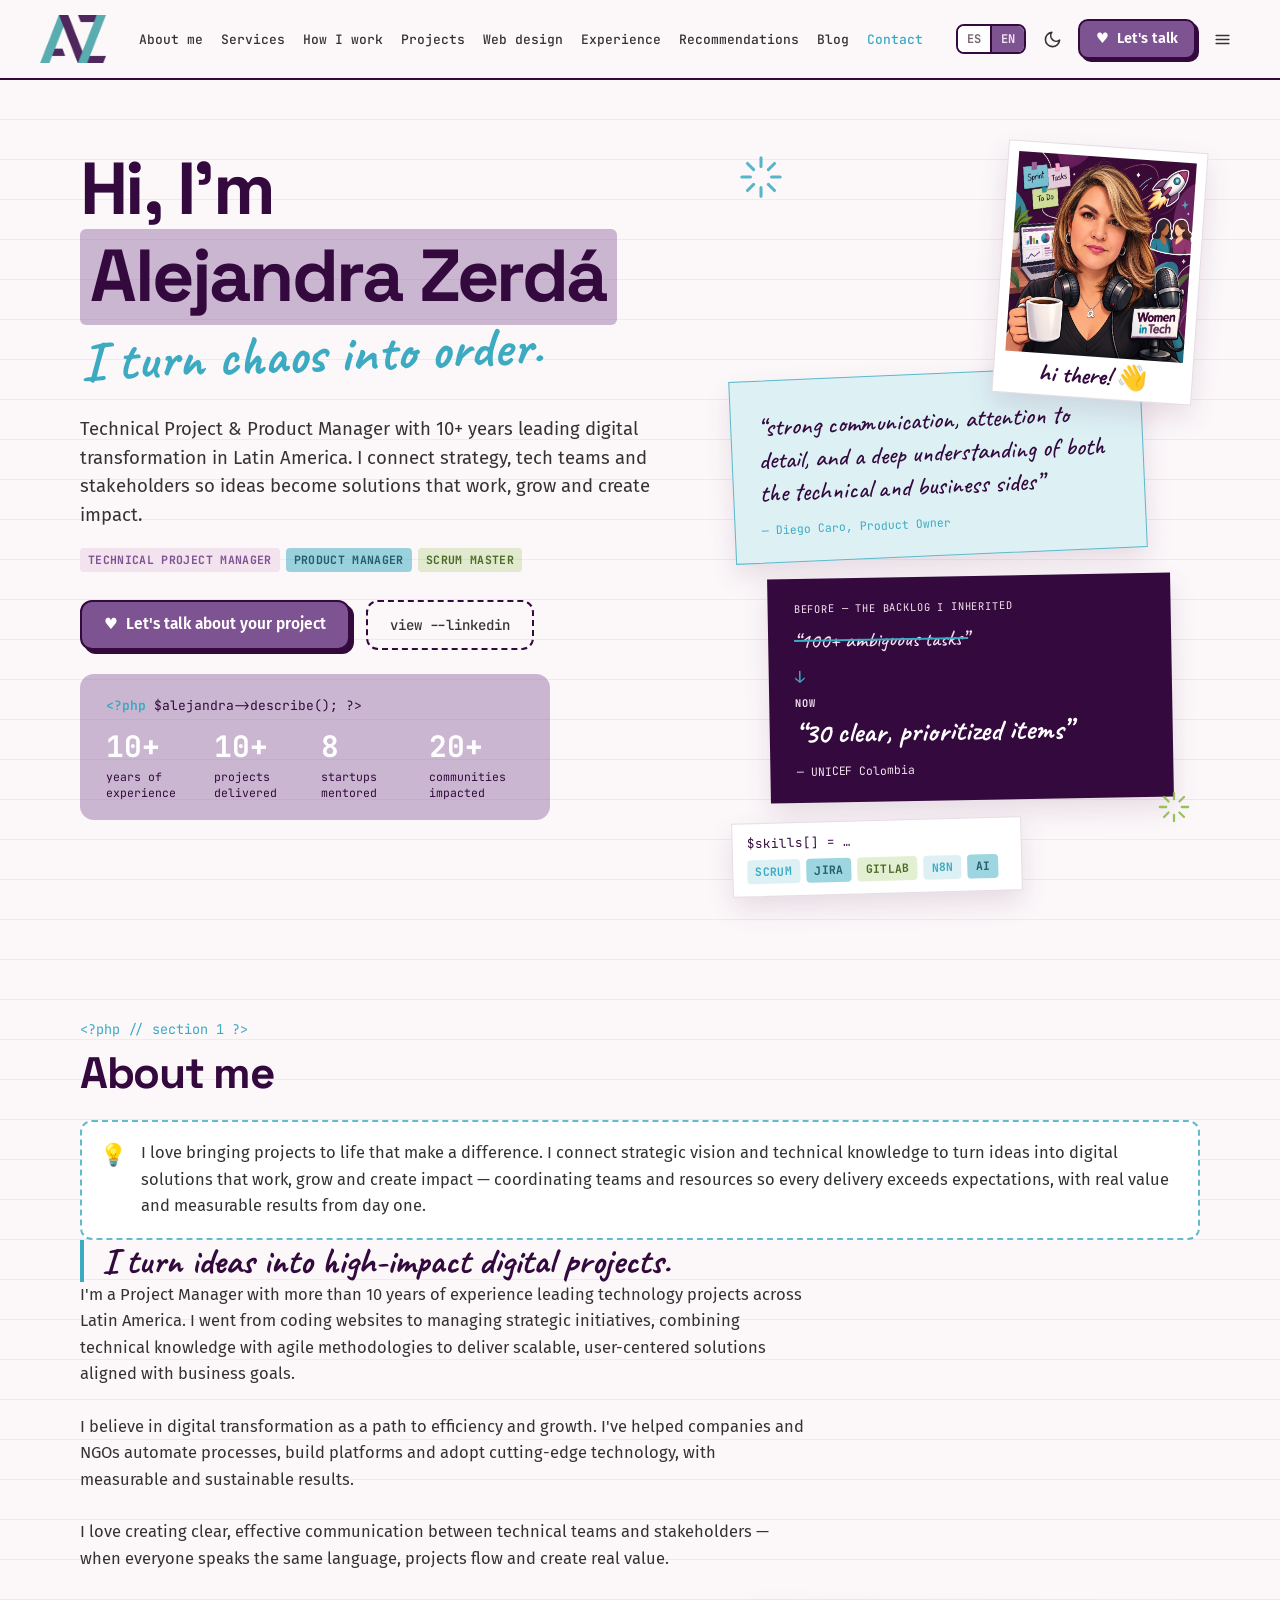
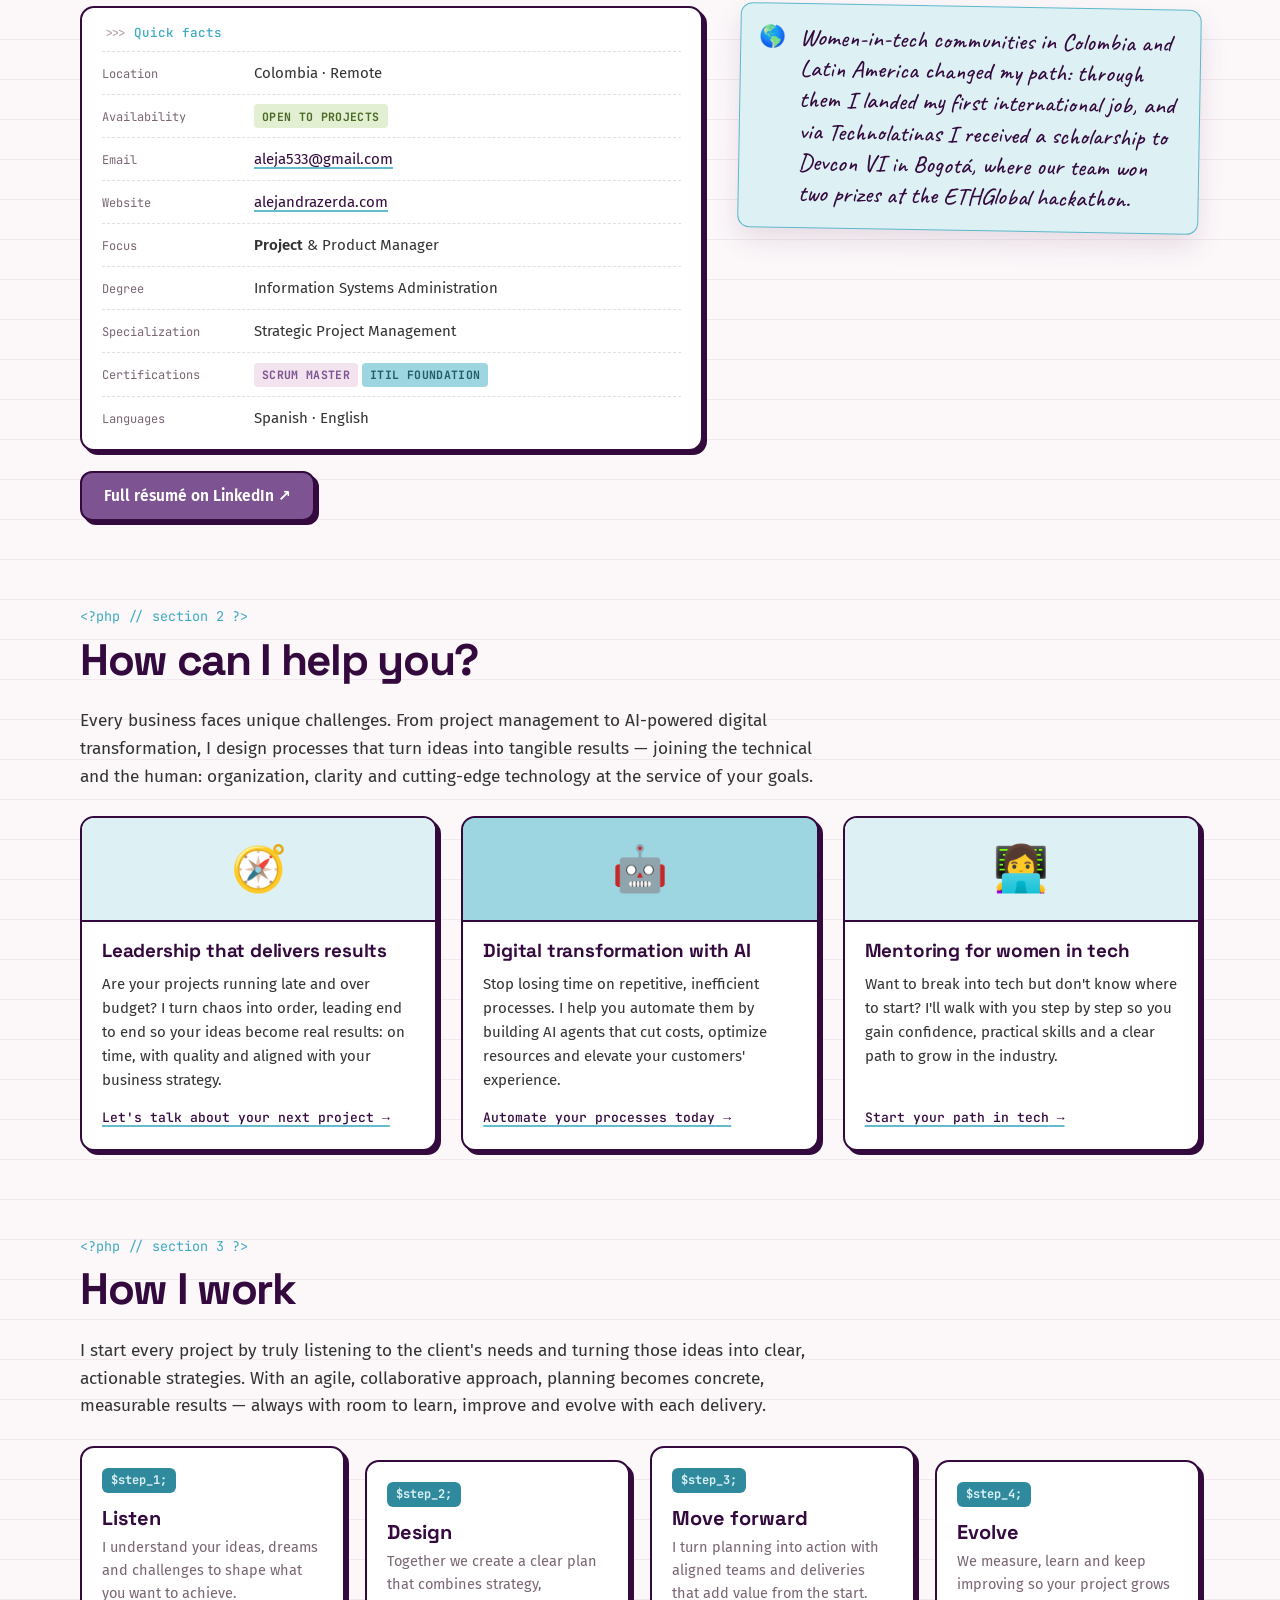
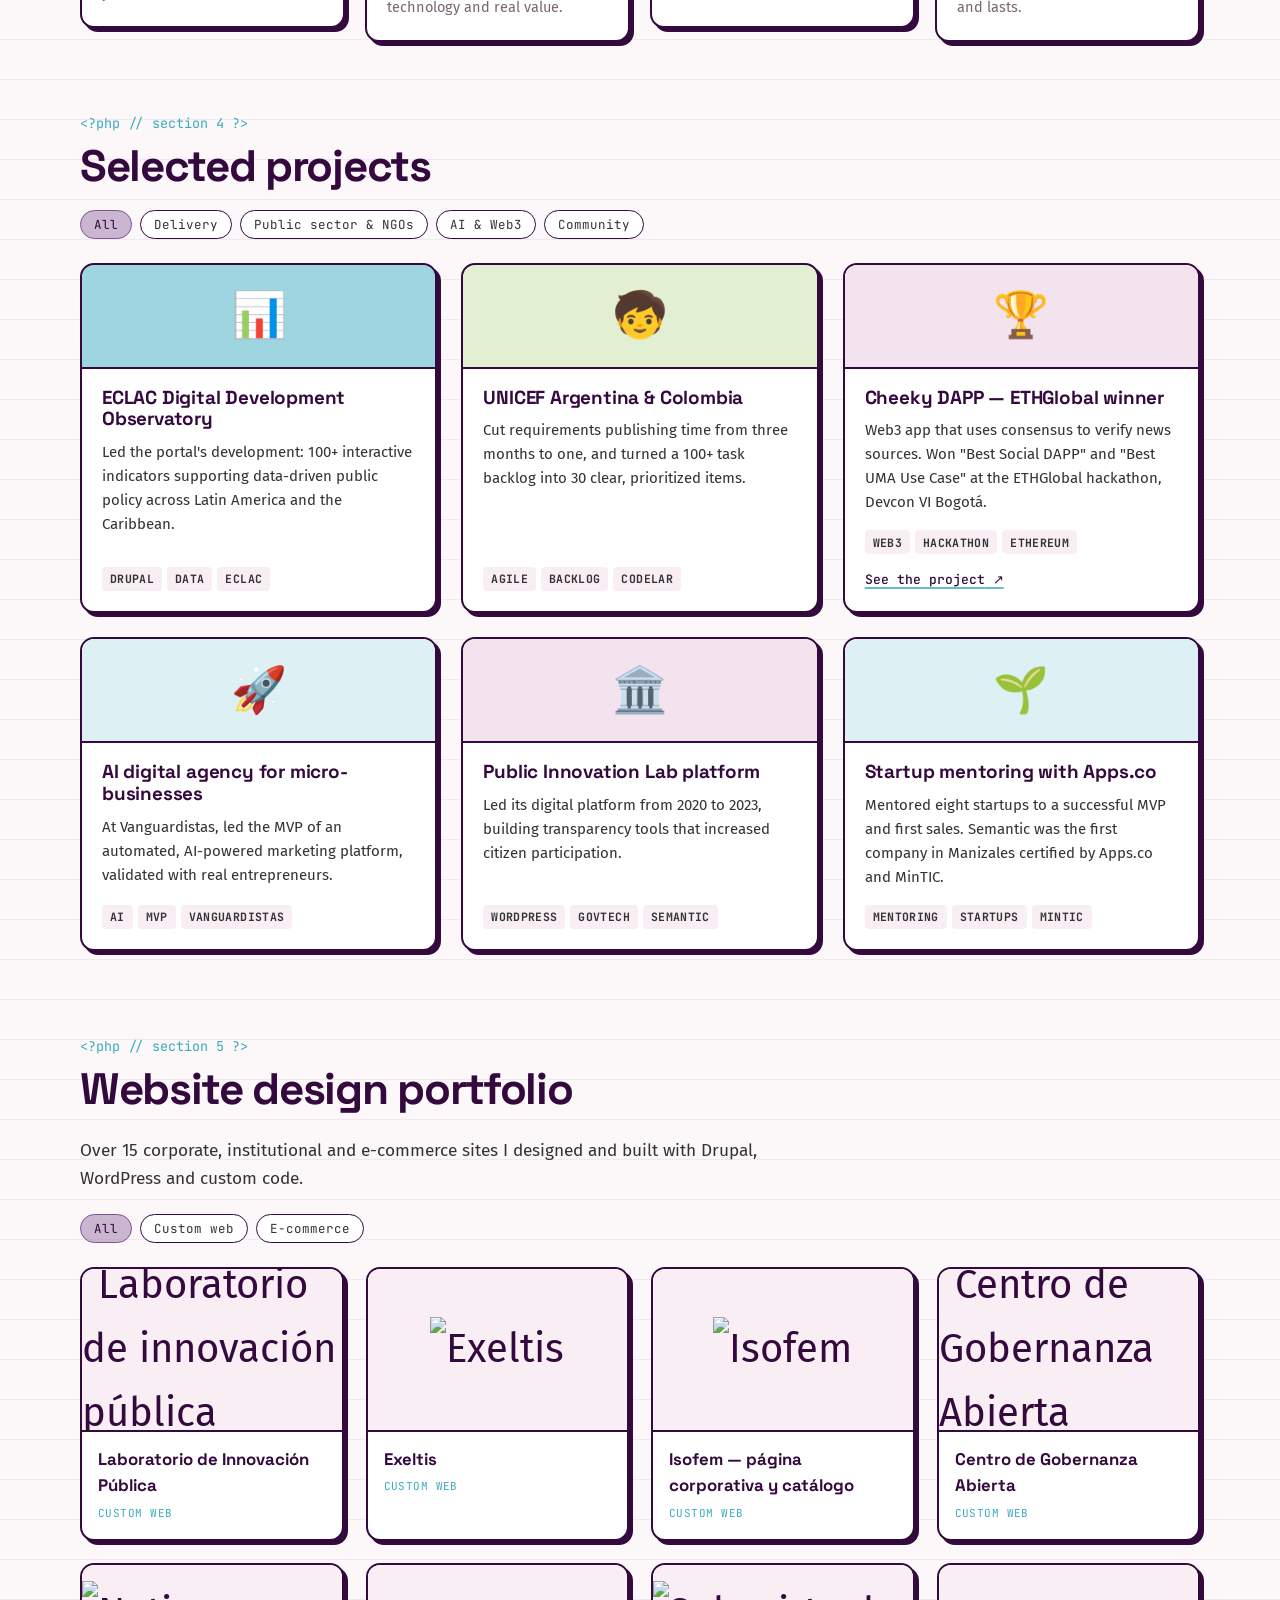
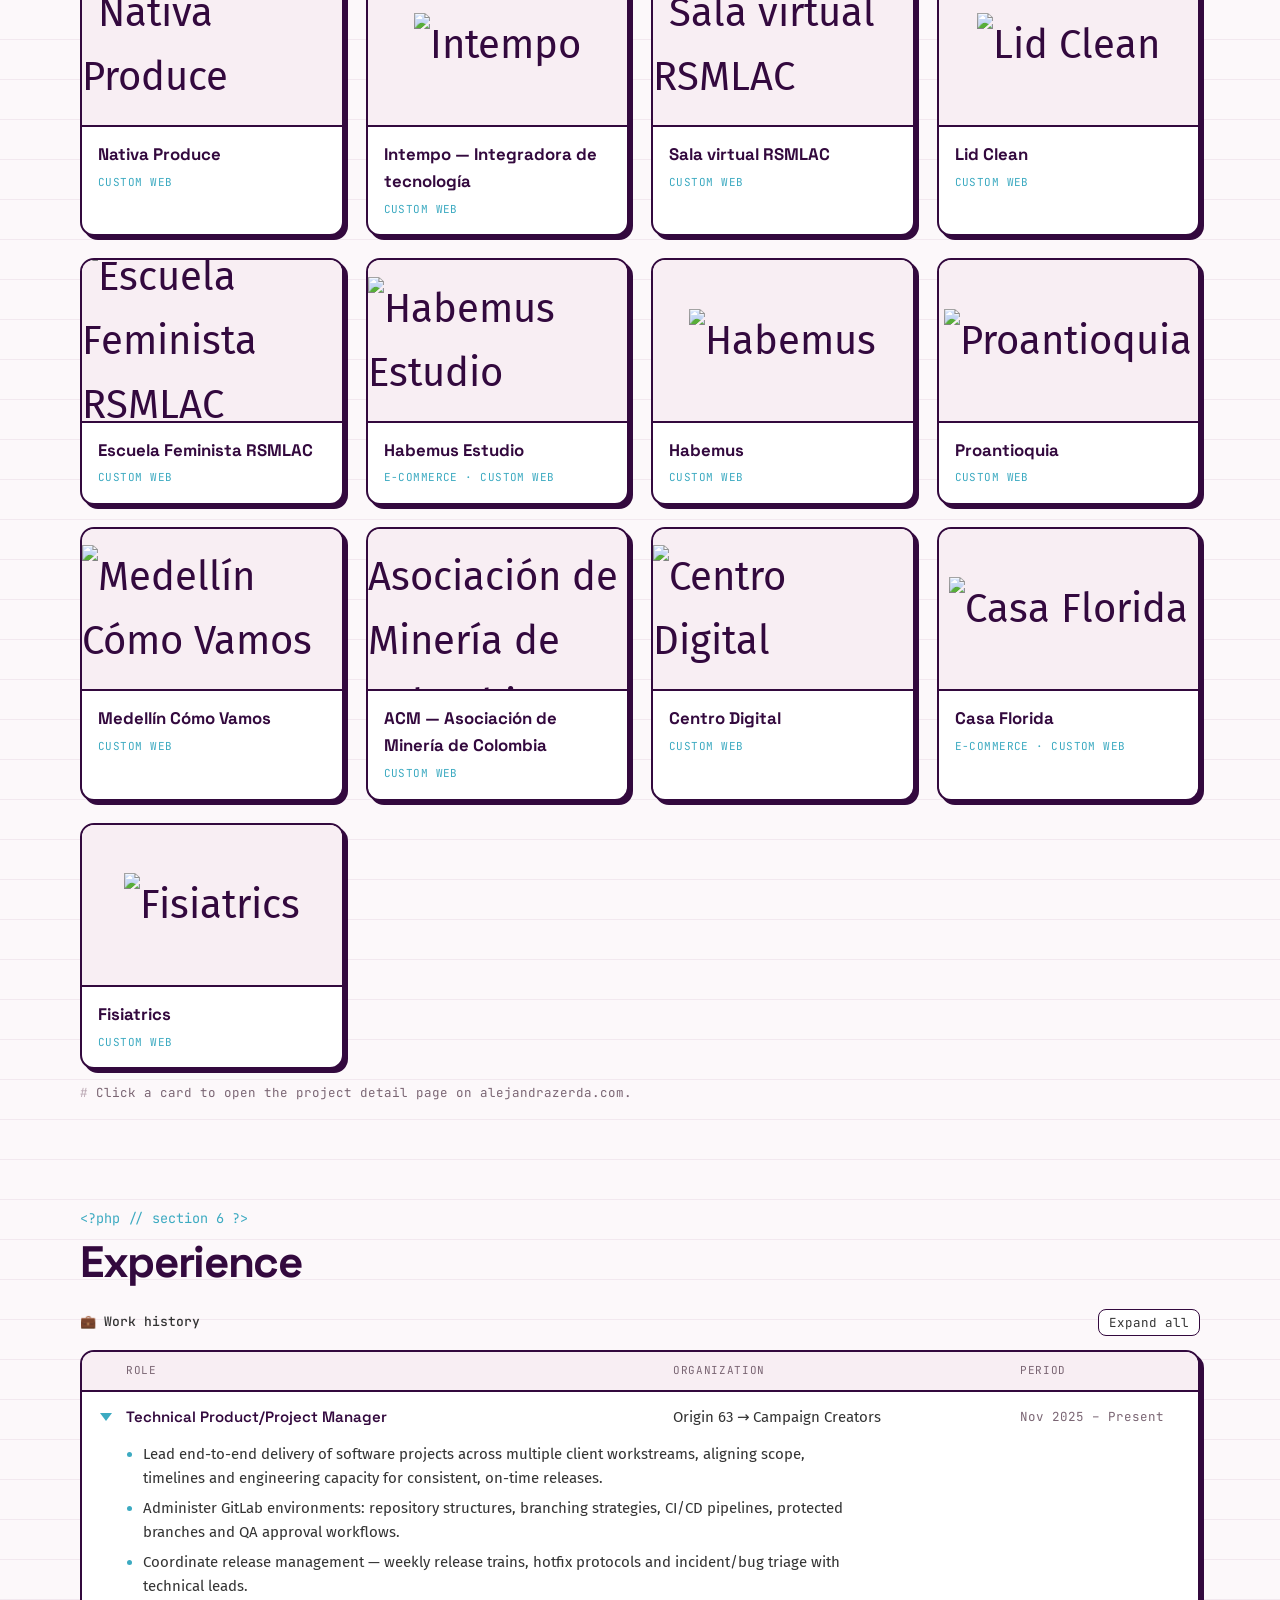
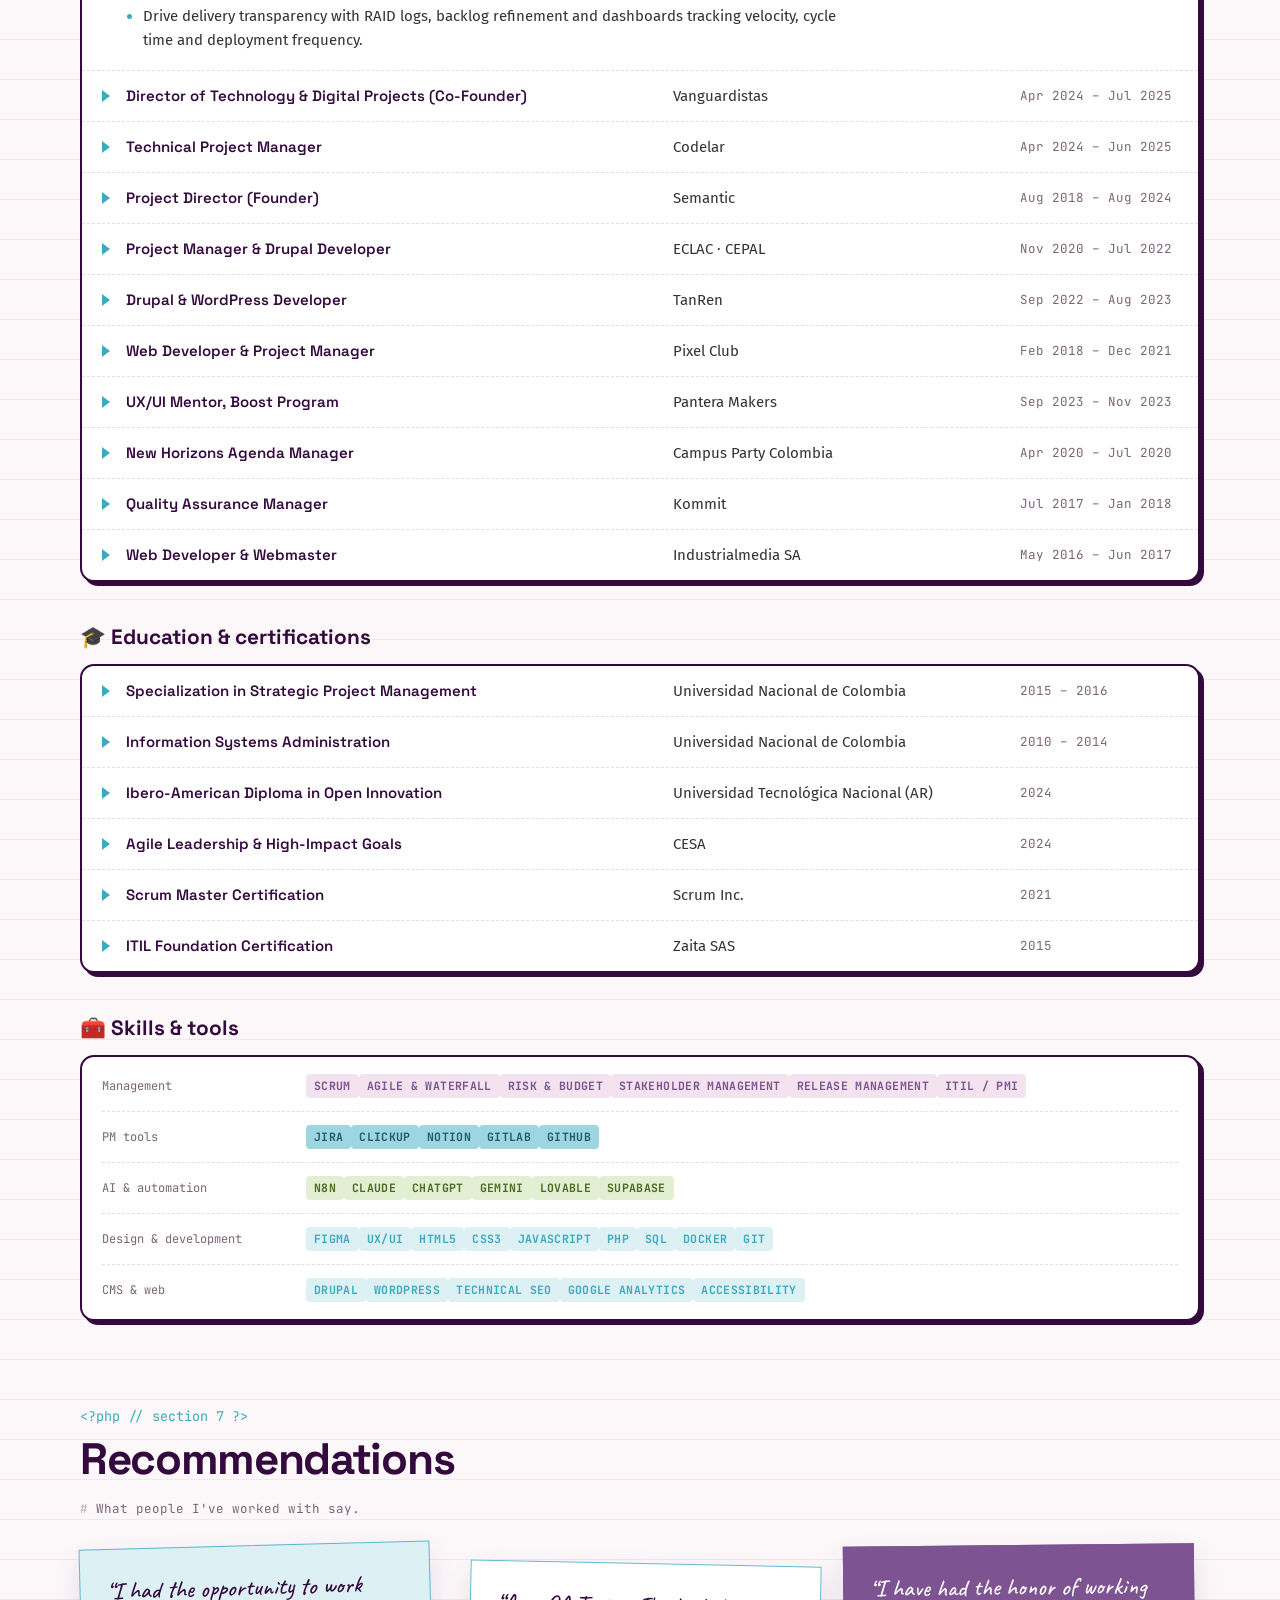
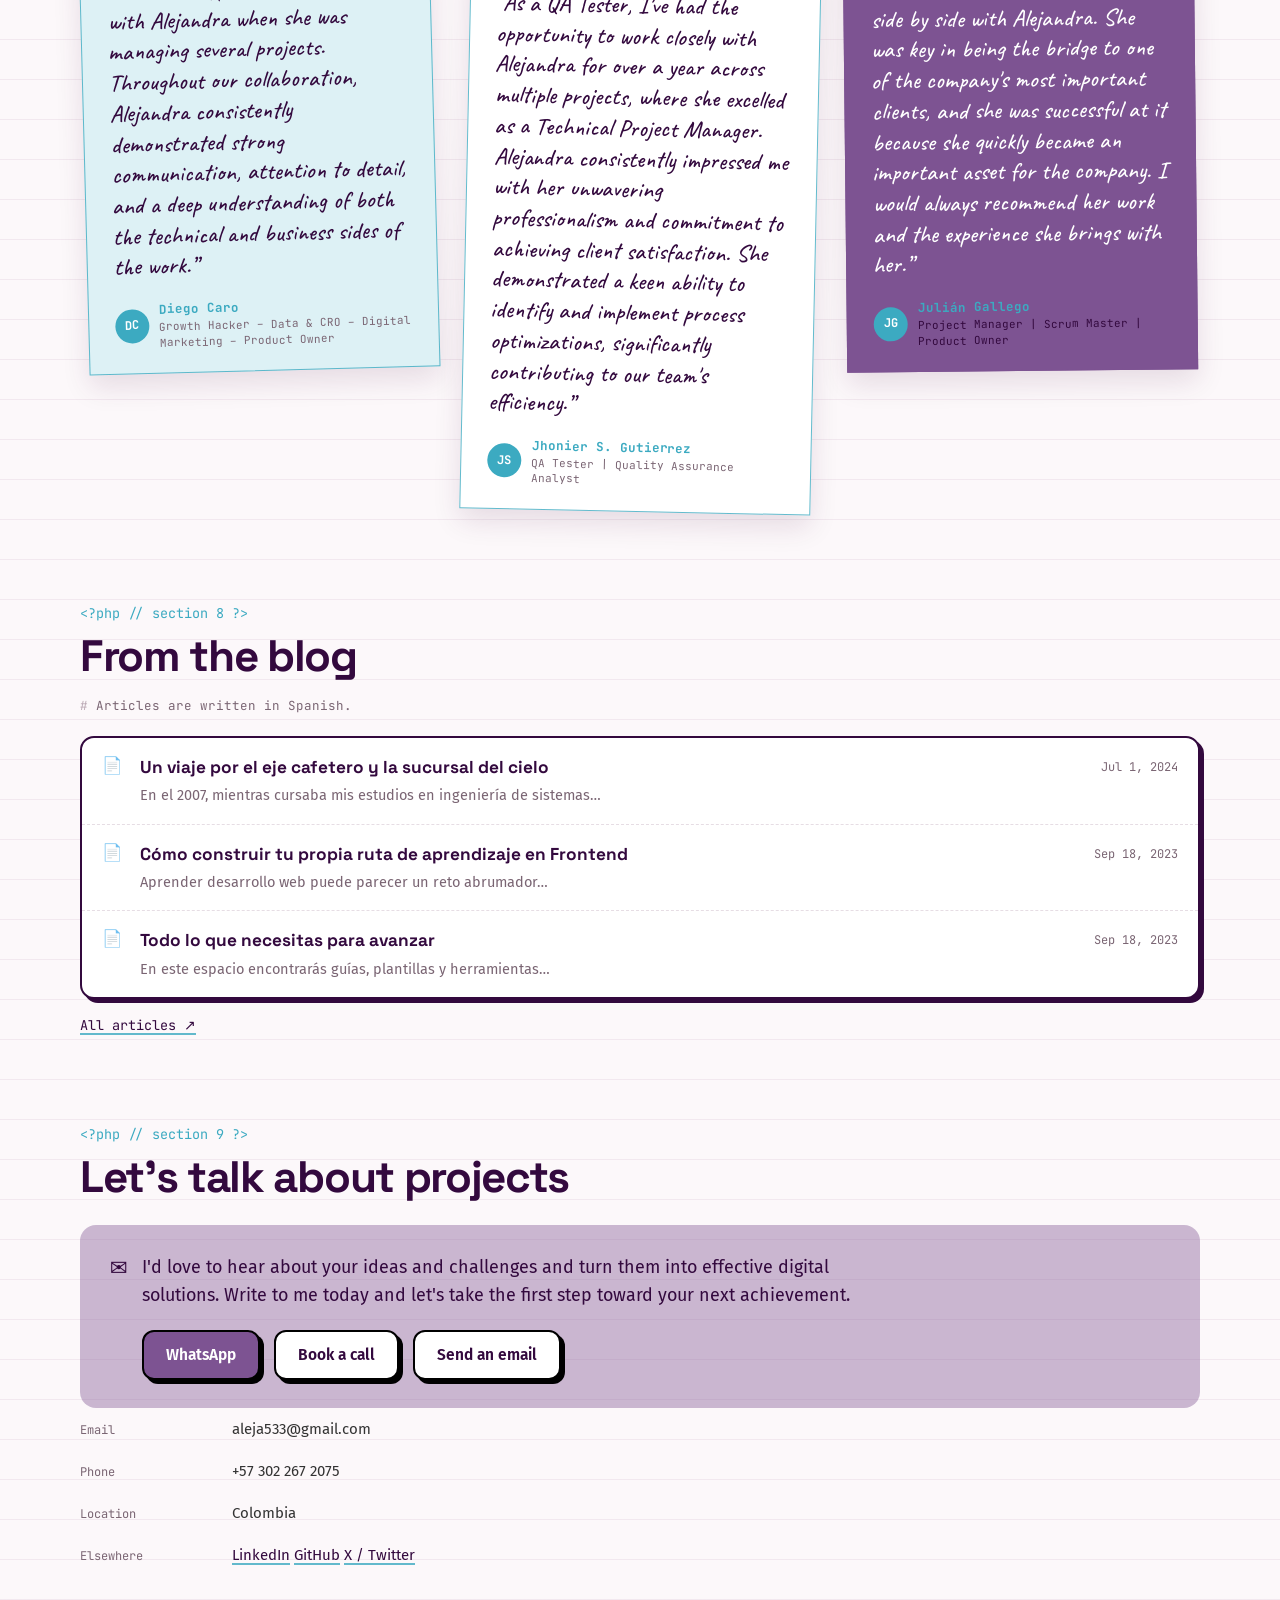
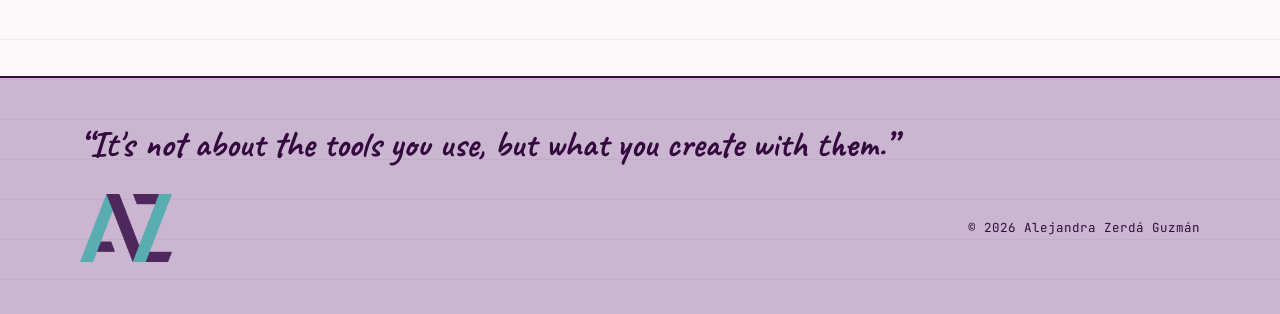
==== commit a0685a93: "Systema de diseño estilos" ====
--- a/index.html
+++ b/index.html
@@ -45,6 +45,7 @@
     </script>
     <link rel="stylesheet" href="assets/css/fonts.css" />
     <link rel="stylesheet" href="assets/css/style.css" />
+    <link rel="stylesheet" href="assets/css/site.css" />
   </head>
   <body>
     <a class="skip-link" href="#main">
--- a/assets/css/style.css
+++ b/assets/css/style.css
@@ -1,4 +1,4 @@
-/* ==========================================================================
+    /* ==========================================================================
        Cangreja Dev — Design System v1.0
        Extracted from Alejandra Zerdá "notebook" portfolio
        ========================================================================== */
@@ -82,6 +82,17 @@
       color-scheme: dark;
     }
  
+    /* ---------- Language switching ----------
+       Hides the opposite-language spans based on the html[data-ui-lang] attr.
+       Markup pattern:
+         <span data-lang="en">Hello</span><span data-lang="es">Hola</span>
+       Set html[data-ui-lang="es"] to show Spanish, "en" (or absent) for English.
+    */
+    html:not([data-ui-lang="es"]) [data-lang="es"],
+    html[data-ui-lang="es"] [data-lang="en"] {
+      display: none !important;
+    }
+ 
     /* ---------- Base ---------- */
     *, *::before, *::after { box-sizing: border-box; }
     html { scroll-behavior: smooth; scroll-padding-top: 92px; -webkit-text-size-adjust: 100%; }
--- a/assets/css/site.css
+++ b/assets/css/site.css
@@ -0,0 +1,348 @@
+/* ==========================================================================
+   HOME PAGE LAYOUT — Cangreja Dev Portfolio
+   ==========================================================================
+   Specific styles for the home/landing page composition.
+   These styles arrange the design-system components into the home layout
+   (hero grid, hero-side sticky notes composition, about columns, etc.).
+
+   This file is NOT part of the reusable component library — it only applies
+   to the home/landing page. Load AFTER design-system.css.
+
+   Dependencies: design-system.css (variables, base styles, buttons, notes,
+   polaroid, callout, term, stats, etc.)
+   ========================================================================== */
+/* ---------- Language switching ---------- */
+html:not([data-ui-lang="es"]) [data-lang="es"],
+html[data-ui-lang="es"] [data-lang="en"] {
+  display: none !important;
+}
+
+/* ==========================================================================
+   ACCESSIBILITY — Skip link
+   ========================================================================== */
+.skip-link {
+  position: absolute;
+  left: 12px;
+  top: -60px;
+  background: var(--plum);
+  color: var(--on-plum);
+  padding: 8px 12px;
+  border-radius: 6px;
+  z-index: 100;
+  text-decoration: none;
+}
+.skip-link:focus {
+  top: 8px;
+}
+
+
+/* ==========================================================================
+   HERO SECTION — Main grid layout
+   ==========================================================================
+   Two-column grid: left column holds title + CTA + stats,
+   right column holds polaroid + sticky notes composition.
+   ========================================================================== */
+.hero-grid {
+  display: grid;
+  grid-template-columns: minmax(0, 1.12fr) minmax(0, 0.88fr);
+  gap: 56px;
+  align-items: start;
+  padding-top: 56px;
+  padding-bottom: 40px;
+}
+
+.hero-title {
+  margin-top: 10px;
+  font-size: clamp(2.6rem, 6.2vw, 4.6rem);
+  font-weight: 700;
+  line-height: 1.16;
+  letter-spacing: -0.035em;
+}
+
+.hero-hello {
+  display: block;
+}
+
+/* Highlighted name within the hero title.
+   Uses box-decoration-break so each wrapped line gets its own rounded box. */
+.hl {
+  display: inline;
+  background: var(--plum-2);
+  color: var(--on-plum);
+  padding: 0 0.14em 0.04em;
+  border-radius: 6px;
+  line-height: 1.22;
+  -webkit-box-decoration-break: clone;
+  box-decoration-break: clone;
+}
+:root[data-theme="dark"] .hl {
+  background: var(--brand-soft);
+  color: var(--text-strong);
+}
+@media (prefers-color-scheme: dark) {
+  :root:not([data-theme="light"]) .hl {
+    background: var(--brand-soft);
+    color: var(--text-strong);
+  }
+}
+
+/* Handwritten tagline, rotated slightly for personality. */
+.hero-script {
+  margin: 10px 0 0;
+  font-family: var(--f-hand);
+  font-weight: 700;
+  font-size: clamp(2.3rem, 5vw, 3.5rem);
+  line-height: 1.1;
+  color: var(--brand);
+  transform: rotate(-2deg);
+  transform-origin: left center;
+}
+
+.hero-tagline {
+  margin-top: 22px;
+  font-size: 1.16rem;
+  line-height: 1.55;
+  color: var(--text);
+  max-width: 34em;
+}
+
+/* Roles rotator (data-elements is populated by JS). */
+.roles {
+  display: flex;
+  flex-wrap: wrap;
+  gap: 6px;
+  margin-top: 18px;
+}
+
+/* Primary + dashed buttons row inside the hero. */
+.hero-actions {
+  display: flex;
+  flex-wrap: wrap;
+  gap: 16px;
+  margin-top: 28px;
+}
+
+
+/* ==========================================================================
+   HERO SIDE — Sticky notes composition
+   ==========================================================================
+   Right column of the hero: polaroid photo + layered sticky notes
+   + decorative sparkles. Each piece is slightly rotated and positioned
+   to feel like notes pinned to a corkboard.
+   ========================================================================== */
+.hero-side {
+  position: relative;
+  display: flex;
+  flex-direction: column;
+  gap: 20px;
+  padding-top: 10px;
+}
+
+/* Polaroid position overrides for the hero composition.
+   Base .polaroid styles are in design-system.css. */
+.hero-side .polaroid {
+  margin: 0 0 -46px auto;
+  position: relative;
+  z-index: 2;
+}
+
+/* Decorative sparkles — SVG masks tinted with CSS variables. */
+.sparkle {
+  position: absolute;
+  width: 46px;
+  height: 46px;
+  background: var(--teal);
+  -webkit-mask: url("data:image/svg+xml,%3Csvg xmlns='http://www.w3.org/2000/svg' viewBox='0 0 48 48'%3E%3Cg stroke='%23000' stroke-width='3.2' stroke-linecap='round'%3E%3Cpath d='M24 4v9M24 35v9M4 24h9M35 24h9M9.9 9.9l6.4 6.4M31.7 31.7l6.4 6.4M9.9 38.1l6.4-6.4M31.7 16.3l6.4-6.4'/%3E%3C/g%3E%3C/svg%3E") center / contain no-repeat;
+  mask: url("data:image/svg+xml,%3Csvg xmlns='http://www.w3.org/2000/svg' viewBox='0 0 48 48'%3E%3Cg stroke='%23000' stroke-width='3.2' stroke-linecap='round'%3E%3Cpath d='M24 4v9M24 35v9M4 24h9M35 24h9M9.9 9.9l6.4 6.4M31.7 31.7l6.4 6.4M9.9 38.1l6.4-6.4M31.7 16.3l6.4-6.4'/%3E%3C/g%3E%3C/svg%3E") center / contain no-repeat;
+  opacity: 0.85;
+  pointer-events: none;
+}
+.sparkle-1 {
+  top: 18px;
+  left: 6px;
+}
+.sparkle-2 {
+  width: 34px;
+  height: 34px;
+  background: var(--green);
+  bottom: 70px;
+  right: 2%;
+}
+
+
+/* ==========================================================================
+   ABOUT SECTION — Two-column layout
+   ==========================================================================
+   Left column: quick facts database.
+   Right column: pink callout about community.
+   ========================================================================== */
+.columns {
+  display: grid;
+  grid-template-columns: minmax(0, 1.15fr) minmax(0, 0.85fr);
+  gap: 36px;
+  margin-top: 34px;
+  align-items: start;
+}
+
+/* About bio paragraphs max-width constraint. */
+#about > p[data-edit-join] {
+  max-width: 44em;
+}
+
+
+/* ==========================================================================
+   EMAIL OBFUSCATION
+   ==========================================================================
+   The real email address is rendered via CSS pseudo-elements so it never
+   lives in the DOM text, and user-select prevents easy copying.
+   ========================================================================== */
+.obf-email {
+  -webkit-user-select: none;
+  user-select: none;
+}
+.obf-email::before {
+  content: attr(data-user) "\0040" attr(data-domain);
+}
+.obf-email::selection,
+.obf-email::-moz-selection {
+  background: transparent;
+  color: inherit;
+}
+
+
+/* ==========================================================================
+   TOPBAR CTA — Hide "Let's talk" button on mobile topbar
+   ========================================================================== */
+.topbar-cta {
+  /* visible by default on desktop; hidden in mobile media query below */
+}
+
+
+/* ==========================================================================
+   RESPONSIVE — Home-specific breakpoints
+   ==========================================================================
+   These overrides affect ONLY home layout classes (hero-grid, hero-side,
+   polaroid position, sticky notes widths, columns). Component responsive
+   behavior lives in design-system.css.
+   ========================================================================== */
+
+@media (max-width: 980px) {
+  /* Hero stacks vertically on tablet */
+  .hero-grid {
+    grid-template-columns: minmax(0, 1fr);
+    gap: 48px;
+  }
+  .hero-side {
+    max-width: 520px;
+    margin: 0 auto;
+    width: 100%;
+  }
+  /* About section stacks vertically */
+  .columns {
+    grid-template-columns: minmax(0, 1fr);
+  }
+}
+
+@media (max-width: 720px) {
+  /* Smaller top padding on mobile hero */
+  .hero-grid {
+    padding-top: 36px;
+  }
+  /* Hero CTAs become full-width on mobile */
+  .hero-actions .btn {
+    flex: 1 1 100%;
+  }
+  /* Hide topbar CTA on mobile — the mobile menu provides contact access */
+  .topbar-cta {
+    display: none;
+  }
+  /* Stats block tighter padding */
+  .stats {
+    padding: 18px 18px 16px;
+  }
+  /* Smaller polaroid */
+  .polaroid {
+    width: 160px;
+  }
+  /* Sticky notes fill mobile width */
+  .note-pink,
+  .note-dark {
+    width: 96%;
+  }
+  .note-dark {
+    margin-left: 4%;
+  }
+  .note-chips {
+    width: 80%;
+  }
+}
+
+
+/* ==========================================================================
+   HOME HERO NOTES — Dark-mode-only fine-tuning
+   ==========================================================================
+   The sticky notes in the hero (.note-pink, .note-dark) have specific
+   color overrides for dark mode to improve contrast of the handwritten
+   type and keep the "corkboard" aesthetic readable.
+   ========================================================================== */
+
+@media (prefers-color-scheme: dark) {
+  :root:not([data-theme="dark"]) .note-dark {
+    color: #f3e8ef;
+  }
+  :root:not([data-theme="dark"]) .note-dark .note-kicker {
+    color: rgba(255, 255, 255, 0.82);
+  }
+  :root:not([data-theme="dark"]) .note-dark .note-kicker.note-kicker-blue {
+    color: var(--brand-tint);
+  }
+  :root:not([data-theme="dark"]) .note-dark .note-old {
+    color: rgba(255, 255, 255, 0.72);
+    text-decoration-color: var(--brand-tint);
+  }
+  :root:not([data-theme="dark"]) .note-dark .note-by {
+    color: rgba(255, 255, 255, 0.78);
+  }
+  :root:not([data-theme="dark"]) .note-code {
+    color: var(--brand-tint);
+  }
+  /* Handwriting fonts are thin — bump weight for both notes in dark mode */
+  :root:not([data-theme="dark"]) .note blockquote,
+  :root:not([data-theme="dark"]) .note-old,
+  :root:not([data-theme="dark"]) .note-new {
+    font-weight: 600;
+  }
+  :root:not([data-theme="dark"]) .note-pink {
+    background: #0f2d36;
+    border-color: rgba(94, 197, 219, 0.35);
+  }
+}
+
+:root[data-theme="dark"] .note-dark {
+  background: var(--plum-soft);
+}
+:root[data-theme="dark"] .note-dark .note-kicker {
+  color: rgba(255, 255, 255, 0.82);
+}
+:root[data-theme="dark"] .note-dark .note-kicker.note-kicker-blue {
+  color: var(--brand-tint);
+}
+:root[data-theme="dark"] .note-dark .note-old {
+  color: rgba(255, 255, 255, 0.72);
+  text-decoration-color: var(--brand-tint);
+}
+:root[data-theme="dark"] .note-dark .note-by {
+  color: rgba(255, 255, 255, 0.78);
+}
+:root[data-theme="dark"] .note-code {
+  color: var(--brand-tint);
+}
+:root[data-theme="dark"] .note blockquote,
+:root[data-theme="dark"] .note-old,
+:root[data-theme="dark"] .note-new {
+  font-weight: 600;
+}
+:root[data-theme="dark"] .note-pink {
+  background: #0f2d36;
+  border-color: rgba(94, 197, 219, 0.35);
+}
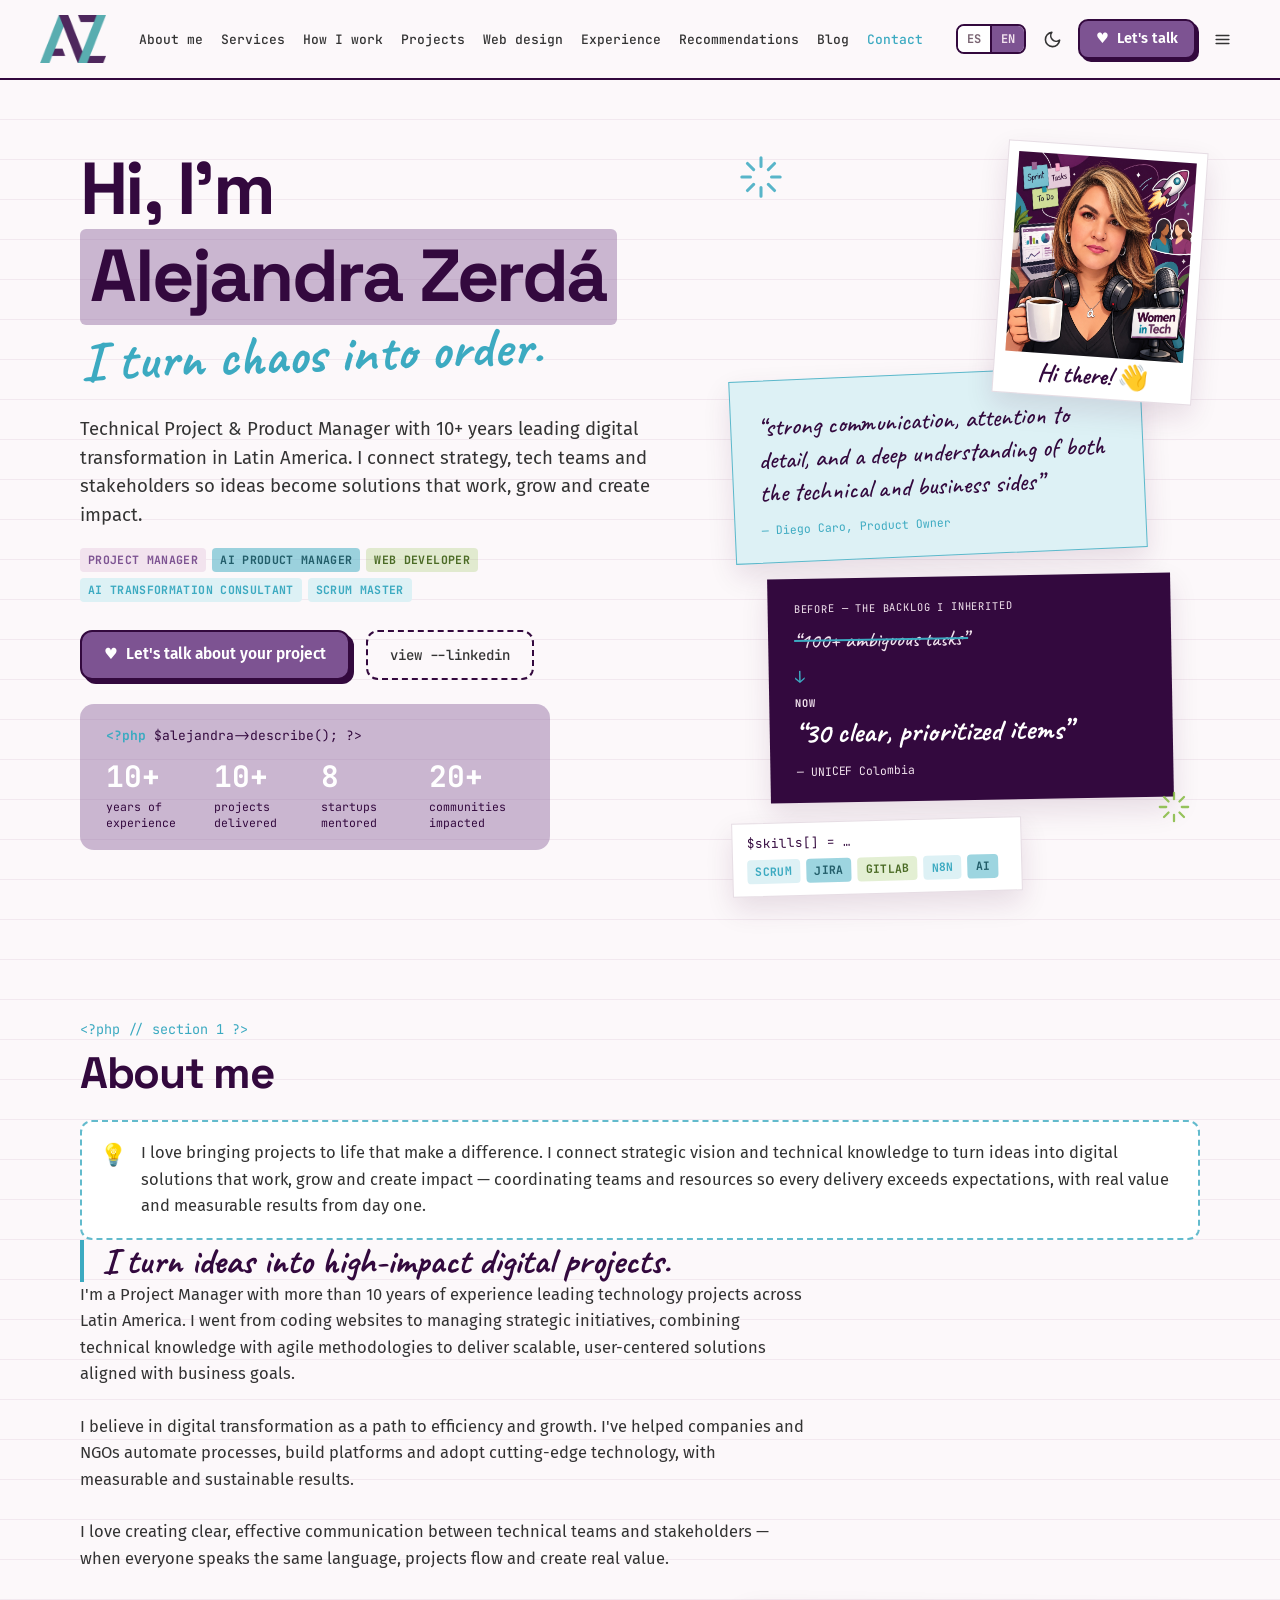
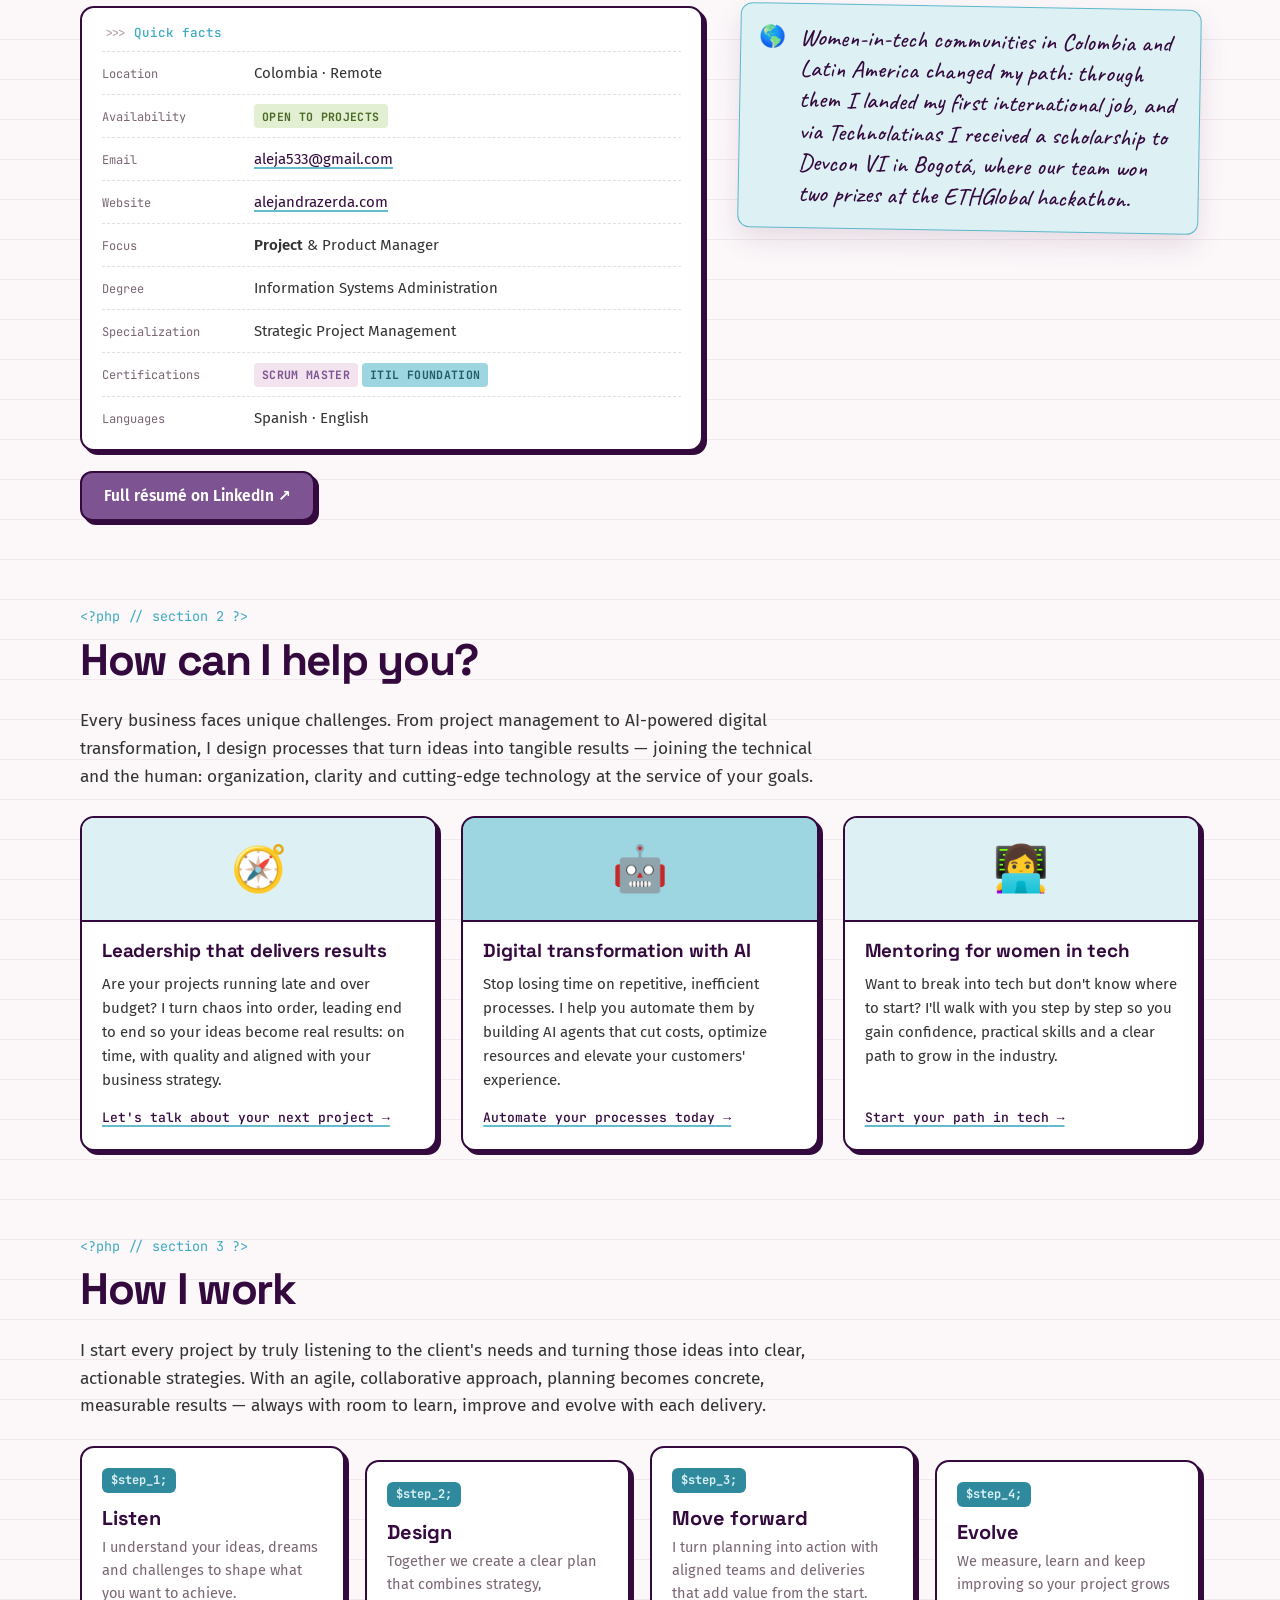
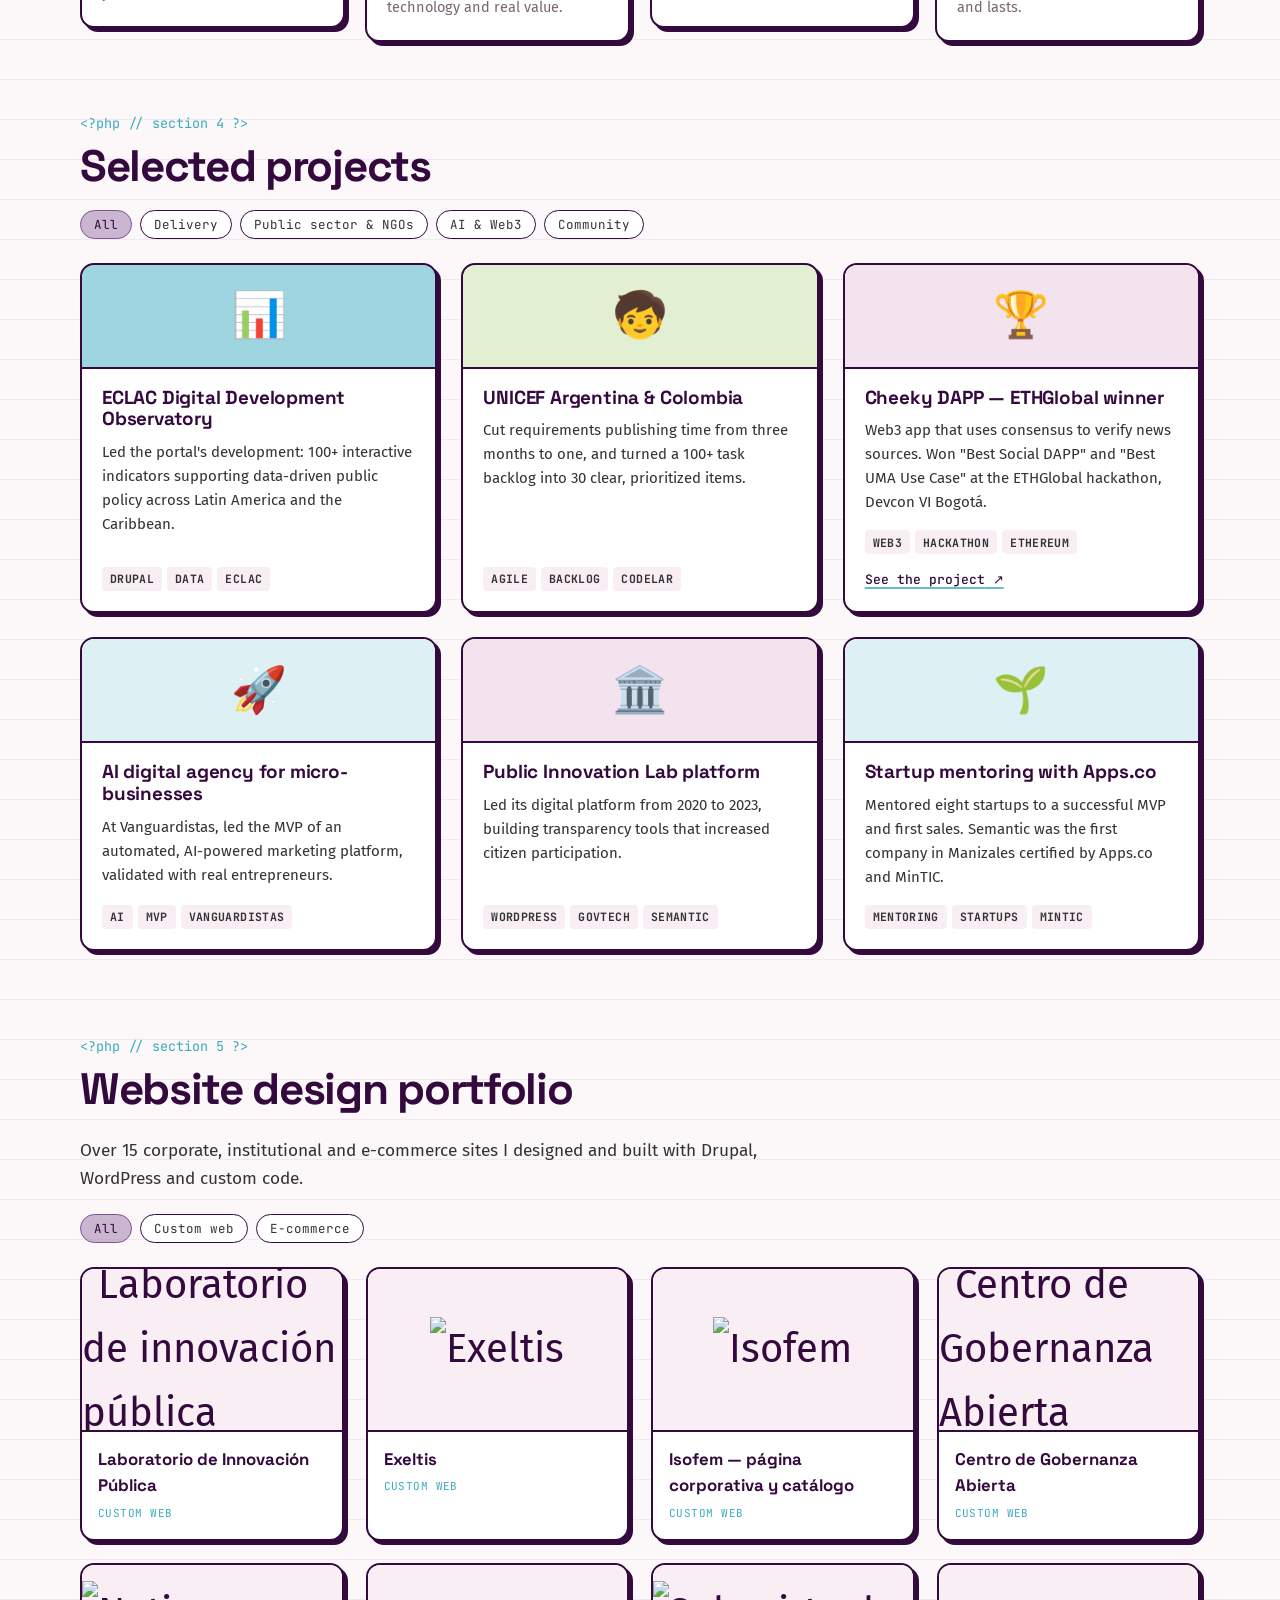
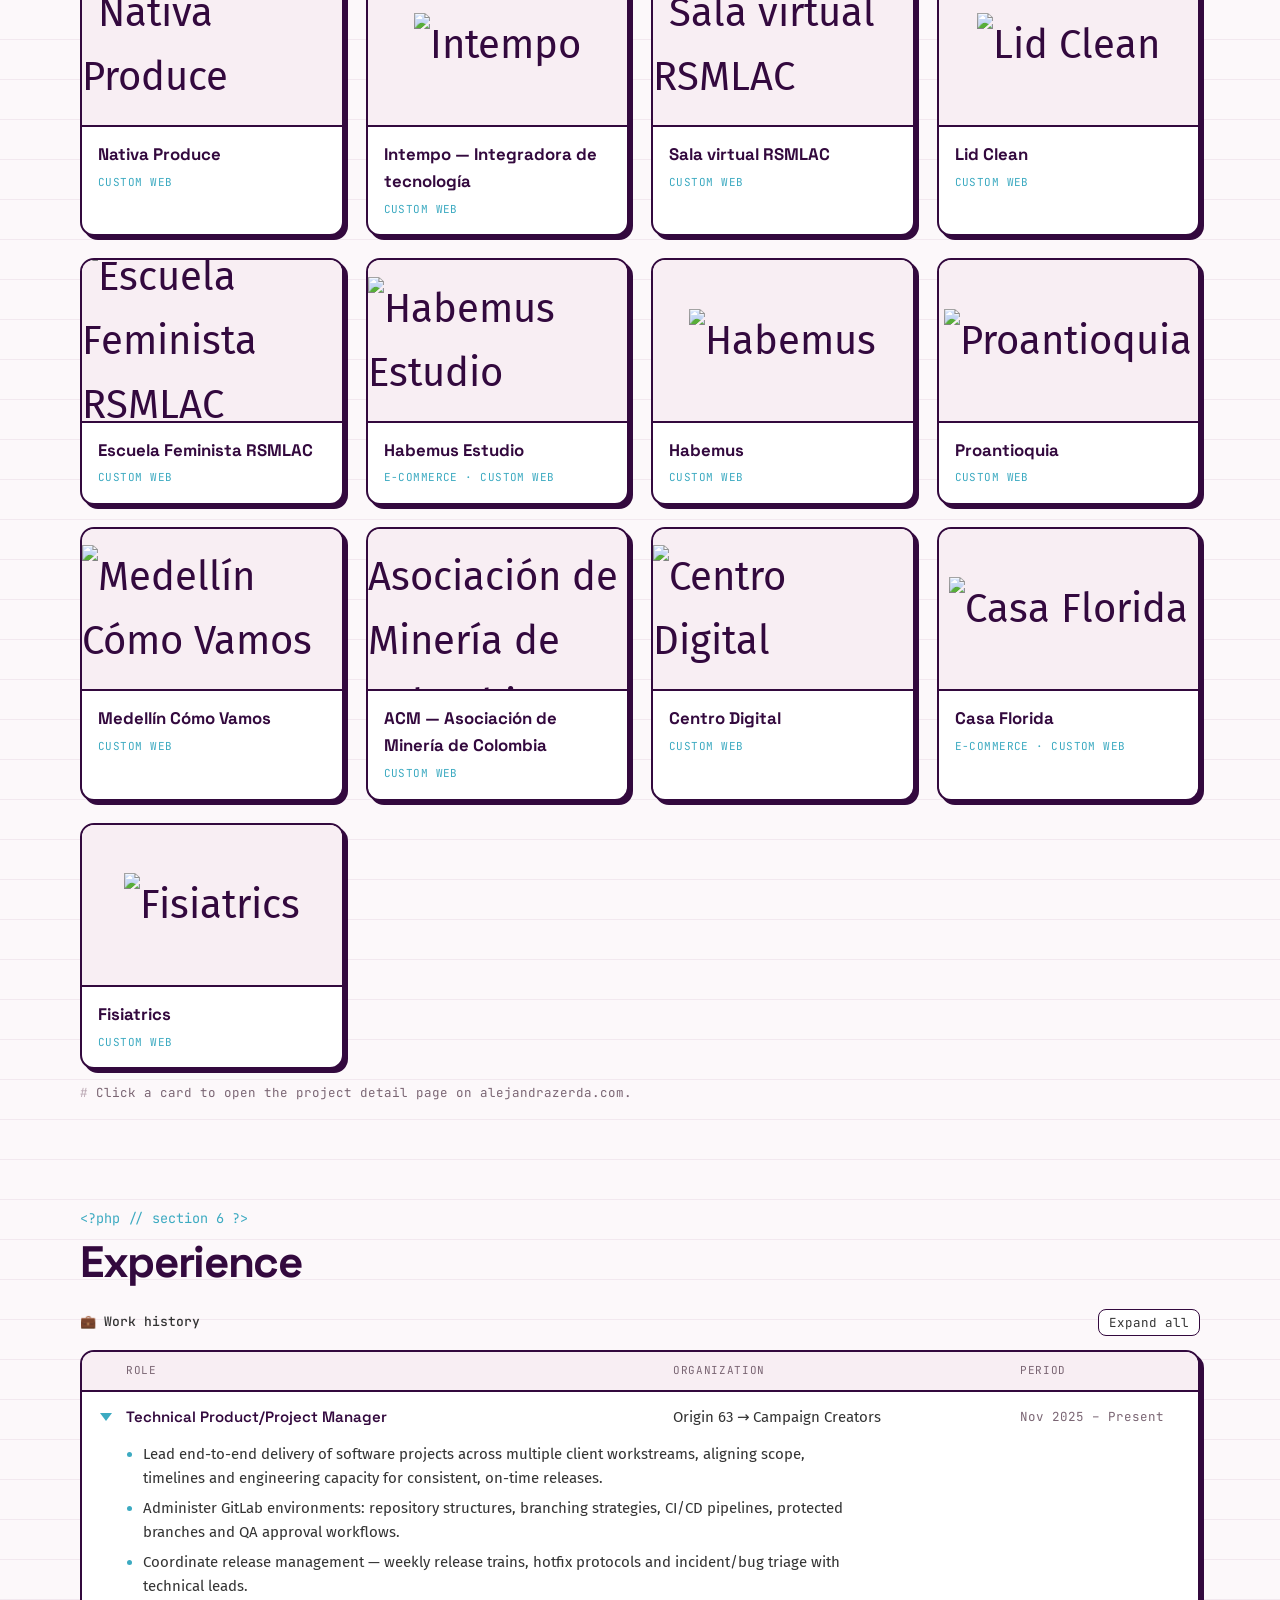
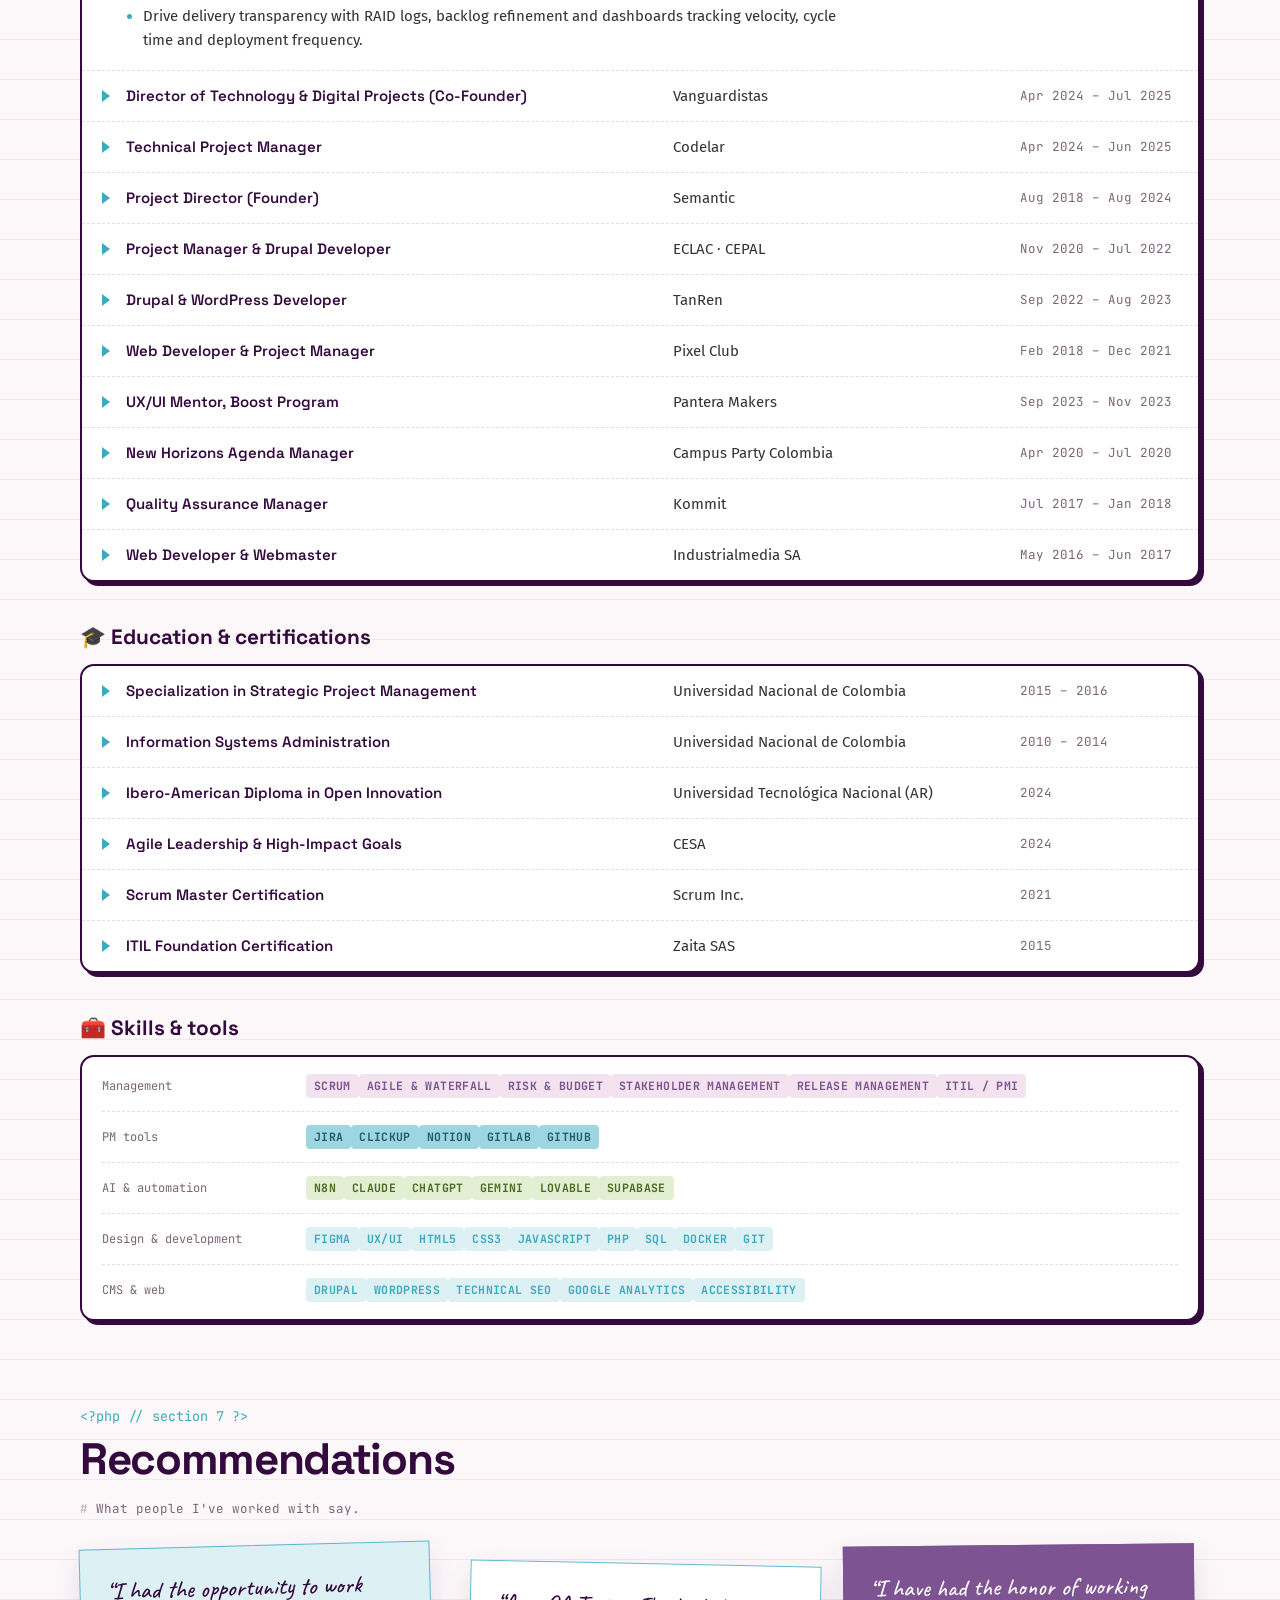
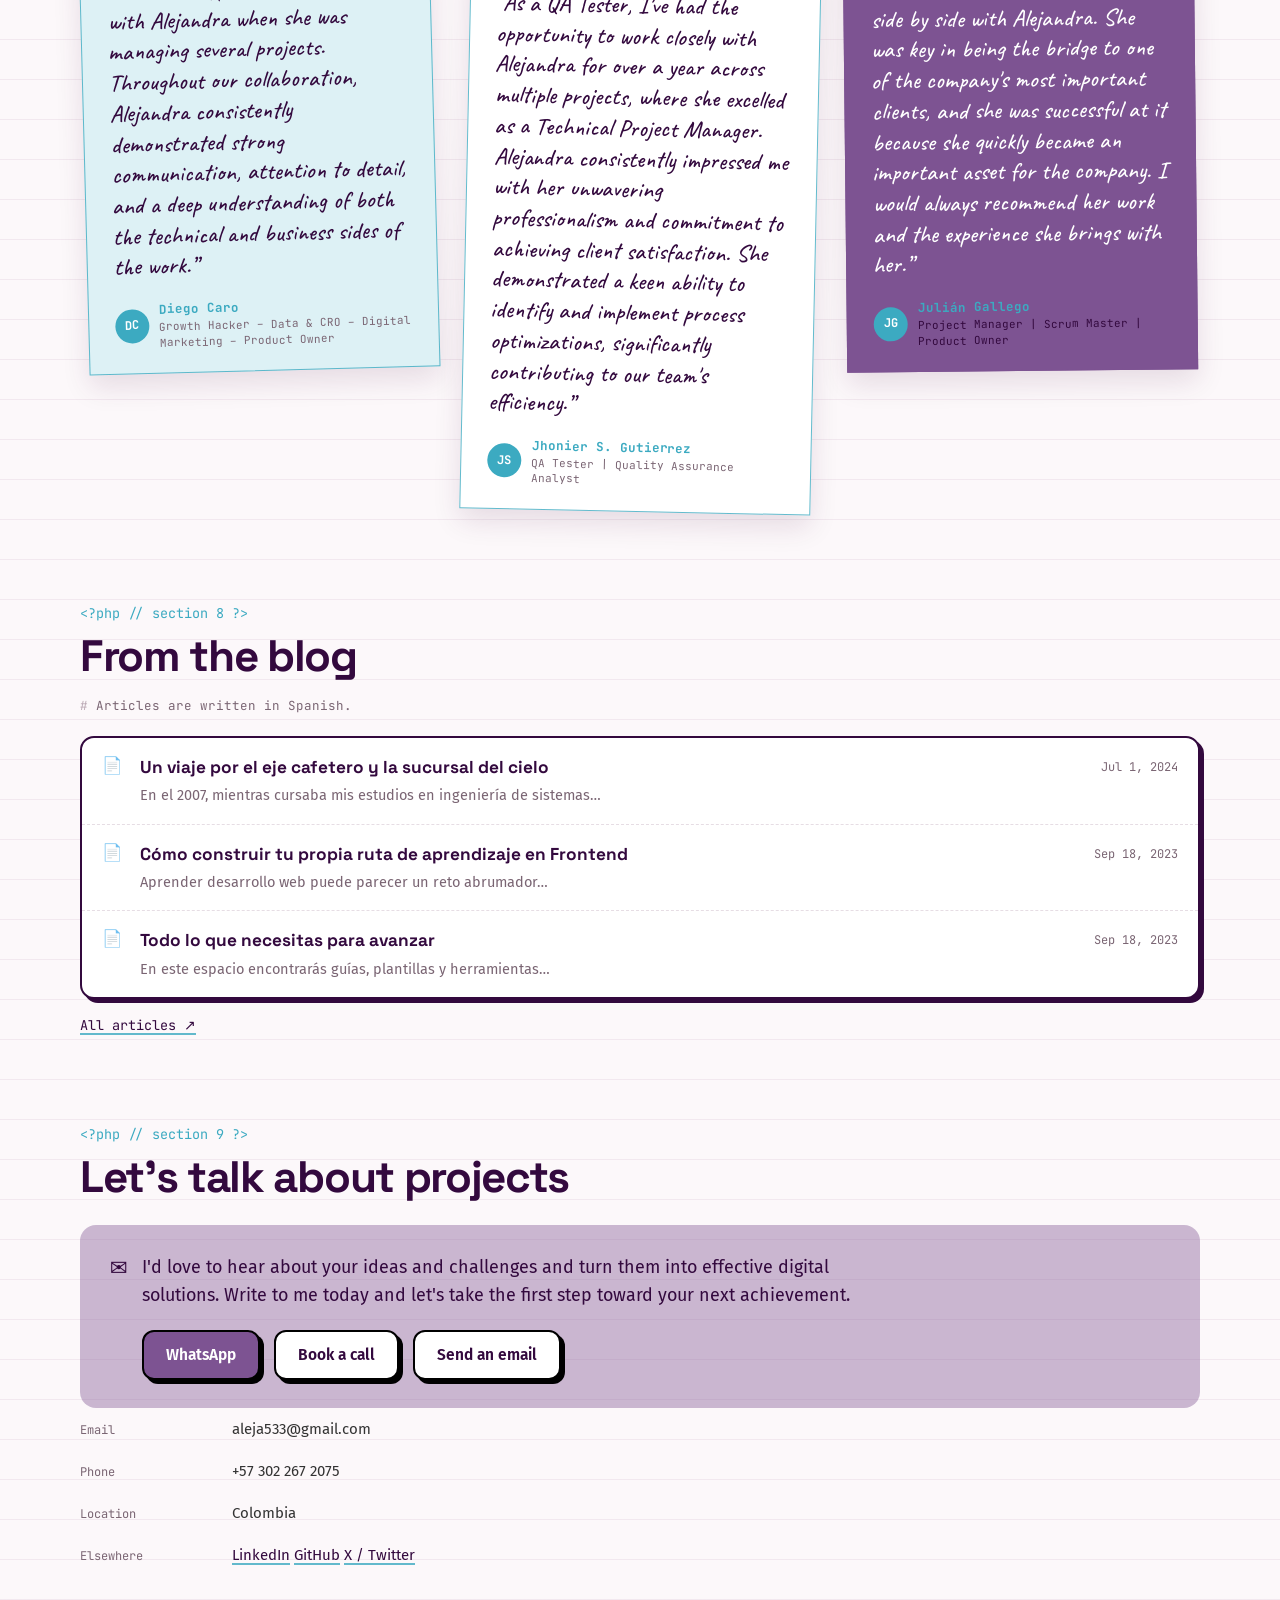
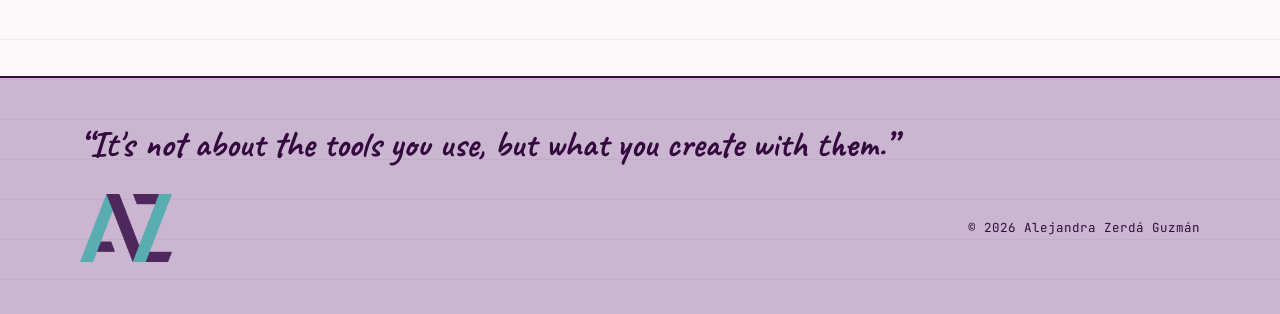
==== commit c82a2454: "Actualizar contenido del sitio desde el panel de edición" ====
--- a/index.html
+++ b/index.html
@@ -1,26 +1,22 @@
 <!DOCTYPE html>
-<html lang="en" data-ui-lang="en">
-  <head>
-    <meta charset="UTF-8" />
-    <meta name="viewport" content="width=device-width, initial-scale=1" />
-    <title>Alejandra Zerdá — Technical Project & Product Manager</title>
-    <meta
-      name="description"
-      content="Alejandra Zerdá Guzmán — Technical Project & Product Manager and Scrum Master in Colombia. 10+ years leading digital transformation projects for international organizations."
-    />
-    <meta name="author" content="Alejandra Zerdá Guzmán" />
-    <meta property="og:title" content="Alejandra Zerdá — Technical Project & Product Manager" />
-    <meta
-      property="og:description"
-      content="I turn ideas into high-impact digital projects. Project management, AI-powered digital transformation and mentoring for women in tech."
-    />
-    <meta property="og:image" content="https://cangrejadev.github.io/assets/img/alejandra-480.jpg" />
-    <meta property="og:type" content="website" />
+<html lang="en" data-ui-lang="en"><head>
+    <meta charset="UTF-8">
+    <meta name="viewport" content="width=device-width, initial-scale=1">
+    <title data-edit="meta-title">Alejandra Zerdá — Technical Project &amp; Program Manager</title>
+    <meta name="description" data-edit="meta-description" data-edit-attr="content" content="Alejandra Zerdá Guzmán — Technical Project &amp; Program Manager and Scrum Master in Colombia. 10+ years leading digital transformation projects for international organizations.">
+    <!-- Título y descripción en español: site.js los usa al cambiar de idioma. -->
+    <meta name="title-es" data-edit="meta-title-es" data-edit-attr="content" content="Alejandra Zerdá — Project &amp; Program Manager técnica">
+    <meta name="description-es" data-edit="meta-description-es" data-edit-attr="content" content="Alejandra Zerdá Guzmán — Project &amp; Program Manager técnica y Scrum Master en Colombia. Más de 10 años liderando proyectos de transformación digital para organizaciones internacionales.">
+    <meta name="author" content="Alejandra Zerdá Guzmán">
+    <meta property="og:title" data-edit="og-title" data-edit-attr="content" content="Alejandra Zerdá — Technical Project &amp; Product Manager">
+    <meta property="og:description" data-edit="og-description" data-edit-attr="content" content="I turn ideas into high-impact digital projects. Project management, AI-powered digital transformation and mentoring for women in tech.">
+    <meta property="og:image" data-edit="og-image" data-edit-attr="content" content="https://cangrejadev.github.io/assets/img/alejandra-480.jpg">
+    <meta property="og:type" content="website">
     <!-- Google Analytics measurement ID. Reemplaza G-XXXXXXXXXX por tu
          propio ID (editable también desde el panel admin). Si lo dejas
          como G-XXXXXXXXXX, el tracker no se carga. -->
-    <meta name="ga-measurement-id" data-edit="ga-id" data-edit-attr="content" content="G-Q2GCZ2L4VK" />
-    <link rel="icon" href="assets/img/favicon.ico" />
+    <meta name="ga-measurement-id" data-edit="ga-id" data-edit-attr="content" content="G-Q2GCZ2L4VK">
+    <link rel="icon" href="assets/img/favicon.ico">
     <script>
       // Set language and theme before first paint (no flash of the wrong one).
       (function () {
@@ -43,9 +39,9 @@
         if (theme === "dark" || theme === "light") root.setAttribute("data-theme", theme);
       })();
     </script>
-    <link rel="stylesheet" href="assets/css/fonts.css" />
-    <link rel="stylesheet" href="assets/css/style.css" />
-    <link rel="stylesheet" href="assets/css/site.css" />
+    <link rel="stylesheet" href="assets/css/fonts.css">
+    <link rel="stylesheet" href="assets/css/style.css">
+    <link rel="stylesheet" href="assets/css/site.css">
   </head>
   <body>
     <a class="skip-link" href="#main">
@@ -55,12 +51,12 @@
     <!-- Top bar -->
     <header class="topbar">
       <a class="brand" href="#hero" aria-label="Alejandra Zerdá">
-        <img class="brand-icon" src="assets/img/logo-az.png" alt="Alejandra Zerdá logo" width="66" height="48" />
+        <img class="brand-icon" data-edit="site-logo" data-edit-attr="src" src="assets/img/logo-az.png" alt="Alejandra Zerdá logo" width="66" height="48">
       </a>
       <nav class="mainnav" id="mainnav" aria-label="Main">
         <ul id="myMenu">
           <li data-menuanchor="about"><a href="#about"><span data-lang="en">About me</span><span data-lang="es">Sobre mí</span></a></li>
-          <li data-menuanchor="services"><a href="#services"><span data-lang="en">Services</span><span data-lang="es"><Section></Section>Servicios</span></a></li>
+          <li data-menuanchor="services"><a href="#services"><span data-lang="en">Services</span><span data-lang="es">Servicios</span></a></li>
           <li data-menuanchor="process"><a href="#process"><span data-lang="en">How I work</span><span data-lang="es">Cómo trabajo</span></a></li>
           <li data-menuanchor="portfolio"><a href="#portfolio"><span data-lang="en">Projects</span><span data-lang="es">Proyectos</span></a></li>
           <li data-menuanchor="web-design"><a href="#web-design"><span data-lang="en">Web design</span><span data-lang="es">Diseños web</span></a></li>
@@ -76,14 +72,14 @@
           <button type="button" data-set-lang="en" aria-pressed="false">EN</button>
         </div>
         <button type="button" class="icon-btn" id="themeToggle" aria-label="Toggle dark mode">
-          <svg class="i-moon" viewBox="0 0 24 24" aria-hidden="true"><path d="M21 12.8A9 9 0 1 1 11.2 3a7 7 0 0 0 9.8 9.8z" /></svg>
-          <svg class="i-sun" viewBox="0 0 24 24" aria-hidden="true"><circle cx="12" cy="12" r="4" /><path d="M12 2v2M12 20v2M4.9 4.9l1.4 1.4M17.7 17.7l1.4 1.4M2 12h2M20 12h2M4.9 19.1l1.4-1.4M17.7 6.3l1.4-1.4" /></svg>
+          <svg class="i-moon" viewBox="0 0 24 24" aria-hidden="true"><path d="M21 12.8A9 9 0 1 1 11.2 3a7 7 0 0 0 9.8 9.8z"></path></svg>
+          <svg class="i-sun" viewBox="0 0 24 24" aria-hidden="true"><circle cx="12" cy="12" r="4"></circle><path d="M12 2v2M12 20v2M4.9 4.9l1.4 1.4M17.7 17.7l1.4 1.4M2 12h2M20 12h2M4.9 19.1l1.4-1.4M17.7 6.3l1.4-1.4"></path></svg>
         </button>
         <a class="btn btn-primary btn-sm topbar-cta" href="#contact">
           ♥ <span data-lang="en">Let's talk</span><span data-lang="es">Hablemos</span>
         </a>
         <button type="button" class="icon-btn menu-btn" id="menuToggle" aria-controls="mainnav" aria-expanded="false" aria-label="Menu">
-          <svg viewBox="0 0 24 24" aria-hidden="true"><path d="M4 7h16M4 12h16M4 17h16" /></svg>
+          <svg viewBox="0 0 24 24" aria-hidden="true"><path d="M4 7h16M4 12h16M4 17h16"></path></svg>
         </button>
       </div>
     </header>
@@ -103,40 +99,21 @@
             <p class="hero-tagline">
               <span data-lang="en" data-edit="hero-tagline">Technical Project &amp; Product Manager with 10+ years leading digital transformation in Latin America. I connect strategy, tech teams and stakeholders so ideas become solutions that work, grow and create impact.</span><span data-lang="es" data-edit="hero-tagline-es">Project &amp; Product Manager técnica con más de 10 años liderando transformación digital en Latinoamérica. Conecto estrategia, equipos técnicos y stakeholders para que las ideas se conviertan en soluciones que funcionan, crecen y generan impacto.</span>
             </p>
-            <p
-              class="roles"
-              data-edit="hero-roles"
-              data-edit-attr="data-elements"
-              data-elements="Technical Project Manager.,Product Manager.,Scrum Master."
-            ></p>
+            <p class="roles" data-edit="hero-roles" data-edit-attr="data-elements" data-elements="Project Manager ,AI Product Manager, Web Developer, AI Transformation Consultant, Scrum Master."></p>
 
             <div class="hero-actions">
-              <a
-                class="btn btn-primary"
-                href="https://wa.link/3dhasn"
-                target="_blank"
-                rel="noopener"
-                data-edit="contact-whatsapp-href"
-                data-edit-attr="href"
-              >
+              <a class="btn btn-primary" href="https://wa.link/3dhasn" target="_blank" rel="noopener" data-edit="contact-whatsapp-href" data-edit-attr="href">
                 <span aria-hidden="true">♥</span>
                 <span data-lang="en" data-edit="hero-cta-text">Let's talk about your project</span><span data-lang="es" data-edit="hero-cta-text-es">Conversemos sobre tu proyecto</span>
               </a>
-              <a
-                class="btn btn-dashed"
-                href="https://www.linkedin.com/in/alejandrazerda/"
-                target="_blank"
-                rel="noopener"
-                data-edit="hero-cv-href"
-                data-edit-attr="href"
-              >
+              <a class="btn btn-dashed" href="https://www.linkedin.com/in/alejandrazerda/" target="_blank" rel="noopener" data-edit="hero-cv-href" data-edit-attr="href">
                 <span data-lang="en" data-edit="hero-cv-text">view --linkedin</span><span data-lang="es" data-edit="hero-cv-text-es">ver --linkedin</span>
               </a>
             </div>
 
             <div class="term stats">
               <p class="term-line"><span class="note-kicker-blue">&lt;?php</span> $alejandra-&gt;describe(); ?&gt;</p>
-              <dl>
+              <dl data-stats-list="items">
                 <div><dt>10+</dt><dd><span data-lang="en">years of experience</span><span data-lang="es">años de experiencia</span></dd></div>
                 <div><dt>10+</dt><dd><span data-lang="en">projects delivered</span><span data-lang="es">proyectos entregados</span></dd></div>
                 <div><dt>8</dt><dd><span data-lang="en">startups mentored</span><span data-lang="es">startups mentoreadas</span></dd></div>
@@ -147,20 +124,13 @@
 
           <div class="hero-side" aria-label="Highlights">
             <figure class="polaroid">
-              <img
-                data-edit="profile-photo"
-                data-edit-attr="src"
-                src="assets/img/alejandra-480.jpg"
-                alt="Illustrated portrait of Alejandra Zerdá"
-                width="200"
-                height="200"
-              />
-              <figcaption><span data-lang="en">hi there! 👋</span><span data-lang="es">¡hola! 👋</span></figcaption>
+              <img data-edit="profile-photo" data-edit-attr="src" src="assets/img/alejandra-480.jpg" alt="Illustrated portrait of Alejandra Zerdá" width="200" height="200">
+              <figcaption><span data-lang="en">Hi there! 👋</span><span data-lang="es">¡Hola! 👋</span></figcaption>
             </figure>
             <span class="sparkle sparkle-1" aria-hidden="true"></span>
             <figure class="note note-pink">
-              <blockquote>“strong communication, attention to detail, and a deep understanding of both the technical and business sides”</blockquote>
-              <figcaption>— Diego Caro, Product Owner</figcaption>
+              <blockquote data-edit="hero-note-quote">“strong communication, attention to detail, and a deep understanding of both the technical and business sides”</blockquote>
+              <figcaption data-edit="hero-note-author">— Diego Caro, Product Owner</figcaption>
             </figure>
             <div class="note note-dark">
               <p class="note-kicker"><span data-lang="en">Before — the backlog I inherited</span><span data-lang="es">Antes — el backlog que recibí</span></p>
@@ -168,12 +138,12 @@
               <p class="note-arrow" aria-hidden="true">↓</p>
               <p class="note-kicker note-kicker-blue"><span data-lang="en">Now</span><span data-lang="es">Ahora</span></p>
               <p class="note-new"><span data-lang="en">“30 clear, prioritized items”</span><span data-lang="es">“30 ítems claros y priorizados”</span></p>
-              <p class="note-by">— UNICEF Colombia</p>
+              <p class="note-by" data-edit="hero-before-by">— UNICEF Colombia</p>
             </div>
             <span class="sparkle sparkle-2" aria-hidden="true"></span>
             <div class="note note-chips">
-              <p class="note-code">$skills[] = …</p>
-              <p class="chips"><span>Scrum</span><span>Jira</span><span>GitLab</span><span>n8n</span><span>AI</span></p>
+              <p class="note-code" data-edit="hero-chips-code">$skills[] = …</p>
+              <p class="chips" data-edit="hero-chips" data-edit-join="chips"><span>Scrum</span><span>Jira</span><span>GitLab</span><span>n8n</span><span>AI</span></p>
             </div>
           </div>
         </div>
@@ -194,8 +164,8 @@
           <blockquote class="quote">
             <span data-lang="en" data-edit="about-quote">I turn ideas into high-impact digital projects.</span><span data-lang="es" data-edit="about-quote-es">Transformo ideas en proyectos digitales de alto impacto.</span>
           </blockquote>
-          <p data-lang="en" data-edit="about-bio" data-edit-join="br">I'm a Project Manager with more than 10 years of experience leading technology projects across Latin America. I went from coding websites to managing strategic initiatives, combining technical knowledge with agile methodologies to deliver scalable, user-centered solutions aligned with business goals.<br /><br />I believe in digital transformation as a path to efficiency and growth. I've helped companies and NGOs automate processes, build platforms and adopt cutting-edge technology, with measurable and sustainable results.<br /><br />I love creating clear, effective communication between technical teams and stakeholders — when everyone speaks the same language, projects flow and create real value.</p>
-          <p data-lang="es" data-edit="about-bio-es" data-edit-join="br">Soy Project Manager con más de 10 años de experiencia liderando proyectos tecnológicos en Latinoamérica. Pasé de programar páginas web a gestionar iniciativas estratégicas, combinando mi conocimiento técnico con metodologías ágiles para entregar soluciones escalables, centradas en el usuario y alineadas con los objetivos de negocio.<br /><br />Creo en la transformación digital como un camino para impulsar eficiencia y crecimiento en las organizaciones. He acompañado empresas y ONG en la automatización de procesos, desarrollo de plataformas y adopción de tecnologías de vanguardia, logrando resultados medibles y sostenibles.<br /><br />Me apasiona crear entornos de comunicación clara y efectiva entre equipos técnicos y stakeholders, porque sé que cuando todos hablan el mismo idioma, los proyectos fluyen y generan verdadero valor.</p>
+          <p data-lang="en" data-edit="about-bio" data-edit-join="br">I'm a Project Manager with more than 10 years of experience leading technology projects across Latin America. I went from coding websites to managing strategic initiatives, combining technical knowledge with agile methodologies to deliver scalable, user-centered solutions aligned with business goals.<br><br>I believe in digital transformation as a path to efficiency and growth. I've helped companies and NGOs automate processes, build platforms and adopt cutting-edge technology, with measurable and sustainable results.<br><br>I love creating clear, effective communication between technical teams and stakeholders — when everyone speaks the same language, projects flow and create real value.</p>
+          <p data-lang="es" data-edit="about-bio-es" data-edit-join="br">Soy Project Manager con más de 10 años de experiencia liderando proyectos tecnológicos en Latinoamérica. Pasé de programar páginas web a gestionar iniciativas estratégicas, combinando mi conocimiento técnico con metodologías ágiles para entregar soluciones escalables, centradas en el usuario y alineadas con los objetivos de negocio.<br><br>Creo en la transformación digital como un camino para impulsar eficiencia y crecimiento en las organizaciones. He acompañado empresas y ONG en la automatización de procesos, desarrollo de plataformas y adopción de tecnologías de vanguardia, logrando resultados medibles y sostenibles.<br><br>Me apasiona crear entornos de comunicación clara y efectiva entre equipos técnicos y stakeholders, porque sé que cuando todos hablan el mismo idioma, los proyectos fluyen y generan verdadero valor.</p>
 
           <div class="columns">
             <div class="mini-db">
@@ -221,7 +191,7 @@
                 </div>
                 <div class="prop">
                   <dt><span data-lang="en">Focus</span><span data-lang="es">Enfoque</span></dt>
-                  <dd><strong data-edit="about-role-bold">Project</strong> <span data-edit="about-role-rest">& Product Manager</span></dd>
+                  <dd><strong data-edit="about-role-bold">Project</strong> <span data-edit="about-role-rest">&amp; Product Manager</span></dd>
                 </div>
                 <div class="prop">
                   <dt><span data-lang="en">Degree</span><span data-lang="es">Título</span></dt>
@@ -233,7 +203,7 @@
                 </div>
                 <div class="prop">
                   <dt><span data-lang="en">Certifications</span><span data-lang="es">Certificaciones</span></dt>
-                  <dd><span class="tag tag-purple">Scrum Master</span> <span class="tag tag-blue">ITIL Foundation</span></dd>
+                  <dd data-edit="about-certs" data-edit-join="tags"><span class="tag tag-purple">Scrum Master</span> <span class="tag tag-blue">ITIL Foundation</span></dd>
                 </div>
                 <div class="prop">
                   <dt><span data-lang="en">Languages</span><span data-lang="es">Idiomas</span></dt>
@@ -249,14 +219,7 @@
             </div>
           </div>
           <div class="btn-row">
-            <a
-              class="btn"
-              href="https://www.linkedin.com/in/alejandrazerda/"
-              target="_blank"
-              rel="noopener"
-              data-edit="about-linkedin-href"
-              data-edit-attr="href"
-            >
+            <a class="btn" href="https://www.linkedin.com/in/alejandrazerda/" target="_blank" rel="noopener" data-edit="about-linkedin-href" data-edit-attr="href">
               <span data-lang="en" data-edit="about-cv-text">Full résumé on LinkedIn ↗</span><span data-lang="es" data-edit="about-cv-text-es">Hoja de vida completa en LinkedIn ↗</span>
             </a>
           </div>
@@ -271,30 +234,9 @@
             <span data-lang="en" data-edit="services-intro">Every business faces unique challenges. From project management to AI-powered digital transformation, I design processes that turn ideas into tangible results — joining the technical and the human: organization, clarity and cutting-edge technology at the service of your goals.</span><span data-lang="es" data-edit="services-intro-es">Cada negocio enfrenta retos únicos. Desde la gestión de proyectos hasta la transformación digital con inteligencia artificial, diseño procesos que convierten ideas en resultados tangibles. Mi enfoque une lo técnico y lo humano: organización, claridad y tecnología de vanguardia al servicio de tus objetivos.</span>
           </p>
           <div class="gallery gallery-3" data-services-list="items">
-            <article class="service-card">
-              <div class="card-cover cover-orange"><span class="svc-icon">🧭</span></div>
-              <div class="card-body">
-                <h3><span data-lang="en">Leadership that delivers results</span><span data-lang="es">Liderazgo que convierte en resultados</span></h3>
-                <p><span data-lang="en">Are your projects running late and over budget? I turn chaos into order, leading end to end so your ideas become real results: on time, with quality and aligned with your business strategy.</span><span data-lang="es">¿Tus proyectos se atrasan y consumen más de lo previsto? Yo convierto el caos en orden, liderando de principio a fin para que tus ideas se conviertan en resultados reales: a tiempo, con calidad y alineados con tu estrategia de negocio.</span></p>
-                <a class="card-link" href="https://calendar.app.google/LZYvB6FqzLh8taNj8" target="_blank" rel="noopener"><span data-lang="en">Let's talk about your next project</span><span data-lang="es">Hablemos de tu próximo proyecto</span> →</a>
-              </div>
-            </article>
-            <article class="service-card">
-              <div class="card-cover cover-blue"><span class="svc-icon">🤖</span></div>
-              <div class="card-body">
-                <h3><span data-lang="en">Digital transformation with AI</span><span data-lang="es">Transformación Digital con IA</span></h3>
-                <p><span data-lang="en">Stop losing time on repetitive, inefficient processes. I help you automate them by building AI agents that cut costs, optimize resources and elevate your customers' experience.</span><span data-lang="es">No pierdas más tiempo en procesos repetitivos y poco eficientes. Te ayudo a automatizarlos creando agentes de inteligencia artificial que reducen costos, optimizan recursos y elevan la experiencia de tus clientes.</span></p>
-                <a class="card-link" href="https://calendar.app.google/LZYvB6FqzLh8taNj8" target="_blank" rel="noopener"><span data-lang="en">Automate your processes today</span><span data-lang="es">Automatiza tus procesos hoy</span> →</a>
-              </div>
-            </article>
-            <article class="service-card">
-              <div class="card-cover cover-pink"><span class="svc-icon">👩‍💻</span></div>
-              <div class="card-body">
-                <h3><span data-lang="en">Mentoring for women in tech</span><span data-lang="es">Mentorías para Mujeres en Tecnología</span></h3>
-                <p><span data-lang="en">Want to break into tech but don't know where to start? I'll walk with you step by step so you gain confidence, practical skills and a clear path to grow in the industry.</span><span data-lang="es">¿Quieres entrar al mundo tech pero no sabes por dónde empezar? Te acompaño paso a paso para que adquieras confianza, habilidades prácticas y un camino claro para crecer en la industria tecnológica.</span></p>
-                <a class="card-link" href="https://calendar.app.google/LZYvB6FqzLh8taNj8" target="_blank" rel="noopener"><span data-lang="en">Start your path in tech</span><span data-lang="es">Empieza tu camino en tecnología</span> →</a>
-              </div>
-            </article>
+            <article class="service-card"><div class="card-cover cover-orange"><span class="svc-icon">🧭</span></div><div class="card-body"><h3><span data-lang="en">Leadership that delivers results</span><span data-lang="es">Liderazgo que convierte en resultados</span></h3><p><span data-lang="en">Are your projects running late and over budget? I turn chaos into order, leading end to end so your ideas become real results: on time, with quality and aligned with your business strategy.</span><span data-lang="es">¿Tus proyectos se atrasan y consumen más de lo previsto? Yo convierto el caos en orden, liderando de principio a fin para que tus ideas se conviertan en resultados reales: a tiempo, con calidad y alineados con tu estrategia de negocio.</span></p><a class="card-link" href="https://calendar.app.google/LZYvB6FqzLh8taNj8" target="_blank" rel="noopener"><span data-lang="en">Let's talk about your next project</span><span data-lang="es">Hablemos de tu próximo proyecto</span> →</a></div></article>
+            <article class="service-card"><div class="card-cover cover-blue"><span class="svc-icon">🤖</span></div><div class="card-body"><h3><span data-lang="en">Digital transformation with AI</span><span data-lang="es">Transformación Digital con IA</span></h3><p><span data-lang="en">Stop losing time on repetitive, inefficient processes. I help you automate them by building AI agents that cut costs, optimize resources and elevate your customers' experience.</span><span data-lang="es">No pierdas más tiempo en procesos repetitivos y poco eficientes. Te ayudo a automatizarlos creando agentes de inteligencia artificial que reducen costos, optimizan recursos y elevan la experiencia de tus clientes.</span></p><a class="card-link" href="https://calendar.app.google/LZYvB6FqzLh8taNj8" target="_blank" rel="noopener"><span data-lang="en">Automate your processes today</span><span data-lang="es">Automatiza tus procesos hoy</span> →</a></div></article>
+            <article class="service-card"><div class="card-cover cover-pink"><span class="svc-icon">👩‍💻</span></div><div class="card-body"><h3><span data-lang="en">Mentoring for women in tech</span><span data-lang="es">Mentorías para Mujeres en Tecnología</span></h3><p><span data-lang="en">Want to break into tech but don't know where to start? I'll walk with you step by step so you gain confidence, practical skills and a clear path to grow in the industry.</span><span data-lang="es">¿Quieres entrar al mundo tech pero no sabes por dónde empezar? Te acompaño paso a paso para que adquieras confianza, habilidades prácticas y un camino claro para crecer en la industria tecnológica.</span></p><a class="card-link" href="https://calendar.app.google/LZYvB6FqzLh8taNj8" target="_blank" rel="noopener"><span data-lang="en">Start your path in tech</span><span data-lang="es">Empieza tu camino en tecnología</span> →</a></div></article>
           </div>
         </section>
 
@@ -306,35 +248,11 @@
           <p class="lead">
             <span data-lang="en" data-edit="process-intro">I start every project by truly listening to the client's needs and turning those ideas into clear, actionable strategies. With an agile, collaborative approach, planning becomes concrete, measurable results — always with room to learn, improve and evolve with each delivery.</span><span data-lang="es" data-edit="process-intro-es">Trabajo cada proyecto escuchando de verdad las necesidades del cliente, transformando esas ideas en estrategias claras y accionables. Con un enfoque ágil y colaborativo, convierto la planificación en resultados concretos y medibles, siempre con espacio para aprender, mejorar y evolucionar junto a cada entrega.</span>
           </p>
-          <ol class="steps">
-            <li>
-              <span class="step-num">1</span>
-              <div>
-                <h3><span data-lang="en" data-edit="process-1-title">Listen</span><span data-lang="es" data-edit="process-1-title-es">Escuchar</span></h3>
-                <p><span data-lang="en" data-edit="process-1-text">I understand your ideas, dreams and challenges to shape what you want to achieve.</span><span data-lang="es" data-edit="process-1-text-es">Entiendo tus ideas, sueños y desafíos para darle forma a lo que quieres lograr.</span></p>
-              </div>
-            </li>
-            <li>
-              <span class="step-num">2</span>
-              <div>
-                <h3><span data-lang="en" data-edit="process-2-title">Design</span><span data-lang="es" data-edit="process-2-title-es">Diseñar</span></h3>
-                <p><span data-lang="en" data-edit="process-2-text">Together we create a clear plan that combines strategy, technology and real value.</span><span data-lang="es" data-edit="process-2-text-es">Creamos juntos un plan claro que combina estrategia, tecnología y valor real.</span></p>
-              </div>
-            </li>
-            <li>
-              <span class="step-num">3</span>
-              <div>
-                <h3><span data-lang="en" data-edit="process-3-title">Move forward</span><span data-lang="es" data-edit="process-3-title-es">Avanzar</span></h3>
-                <p><span data-lang="en" data-edit="process-3-text">I turn planning into action with aligned teams and deliveries that add value from the start.</span><span data-lang="es" data-edit="process-3-text-es">Transformo la planificación en acción con equipos alineados y entregas que suman desde el inicio.</span></p>
-              </div>
-            </li>
-            <li>
-              <span class="step-num">4</span>
-              <div>
-                <h3><span data-lang="en" data-edit="process-4-title">Evolve</span><span data-lang="es" data-edit="process-4-title-es">Evolucionar</span></h3>
-                <p><span data-lang="en" data-edit="process-4-text">We measure, learn and keep improving so your project grows and lasts.</span><span data-lang="es" data-edit="process-4-text-es">Medimos, aprendemos y mejoramos continuamente para que tu proyecto crezca y trascienda.</span></p>
-              </div>
-            </li>
+          <ol class="steps" data-process-list="items">
+            <li><span class="step-num">1</span><div><h3><span data-lang="en">Listen</span><span data-lang="es">Escuchar</span></h3><p><span data-lang="en">I understand your ideas, dreams and challenges to shape what you want to achieve.</span><span data-lang="es">Entiendo tus ideas, sueños y desafíos para darle forma a lo que quieres lograr.</span></p></div></li>
+            <li><span class="step-num">2</span><div><h3><span data-lang="en">Design</span><span data-lang="es">Diseñar</span></h3><p><span data-lang="en">Together we create a clear plan that combines strategy, technology and real value.</span><span data-lang="es">Creamos juntos un plan claro que combina estrategia, tecnología y valor real.</span></p></div></li>
+            <li><span class="step-num">3</span><div><h3><span data-lang="en">Move forward</span><span data-lang="es">Avanzar</span></h3><p><span data-lang="en">I turn planning into action with aligned teams and deliveries that add value from the start.</span><span data-lang="es">Transformo la planificación en acción con equipos alineados y entregas que suman desde el inicio.</span></p></div></li>
+            <li><span class="step-num">4</span><div><h3><span data-lang="en">Evolve</span><span data-lang="es">Evolucionar</span></h3><p><span data-lang="en">We measure, learn and keep improving so your project grows and lasts.</span><span data-lang="es">Medimos, aprendemos y mejoramos continuamente para que tu proyecto crezca y trascienda.</span></p></div></li>
           </ol>
         </section>
 
@@ -343,63 +261,20 @@
           <h2>
             <span data-lang="en" data-edit="section-portfolio">Selected projects</span><span data-lang="es" data-edit="section-portfolio-es">Proyectos destacados</span>
           </h2>
-          <div class="db-views" role="tablist" aria-label="Filter projects">
+          <div class="db-views" role="tablist" aria-label="Filter projects" data-filter-list="portfolio">
             <button type="button" class="db-view active" data-filter="*" role="tab" aria-selected="true"><span data-lang="en">All</span><span data-lang="es">Todos</span></button>
             <button type="button" class="db-view" data-filter="delivery" role="tab" aria-selected="false"><span data-lang="en">Delivery</span><span data-lang="es">Gestión</span></button>
-            <button type="button" class="db-view" data-filter="public" role="tab" aria-selected="false"><span data-lang="en">Public sector & NGOs</span><span data-lang="es">Sector público y ONG</span></button>
-            <button type="button" class="db-view" data-filter="ai" role="tab" aria-selected="false"><span data-lang="en">AI & Web3</span><span data-lang="es">IA y Web3</span></button>
+            <button type="button" class="db-view" data-filter="public" role="tab" aria-selected="false"><span data-lang="en">Public sector &amp; NGOs</span><span data-lang="es">Sector público y ONG</span></button>
+            <button type="button" class="db-view" data-filter="ai" role="tab" aria-selected="false"><span data-lang="en">AI &amp; Web3</span><span data-lang="es">IA y Web3</span></button>
             <button type="button" class="db-view" data-filter="community" role="tab" aria-selected="false"><span data-lang="en">Community</span><span data-lang="es">Comunidad</span></button>
           </div>
           <div class="gallery gallery-3" data-portfolio-list="items">
-            <article class="portfolio-item" data-category="public delivery">
-              <div class="card-cover cover-blue"><span class="svc-icon">📊</span></div>
-              <div class="card-body">
-                <h3><span data-lang="en">ECLAC Digital Development Observatory</span><span data-lang="es">Observatorio de Desarrollo Digital de la CEPAL</span></h3>
-                <p><span data-lang="en">Led the portal's development: 100+ interactive indicators supporting data-driven public policy across Latin America and the Caribbean.</span><span data-lang="es">Lideré el desarrollo del portal: más de 100 indicadores interactivos para políticas públicas basadas en datos en América Latina y el Caribe.</span></p>
-                <p class="tags">Drupal, Data, ECLAC</p>
-              </div>
-            </article>
-            <article class="portfolio-item" data-category="public delivery">
-              <div class="card-cover cover-green"><span class="svc-icon">🧒</span></div>
-              <div class="card-body">
-                <h3><span data-lang="en">UNICEF Argentina & Colombia</span><span data-lang="es">UNICEF Argentina y Colombia</span></h3>
-                <p><span data-lang="en">Cut requirements publishing time from three months to one, and turned a 100+ task backlog into 30 clear, prioritized items.</span><span data-lang="es">Reduje el tiempo de publicación de requerimientos de tres meses a uno y convertí un backlog de más de 100 tareas en 30 ítems claros y priorizados.</span></p>
-                <p class="tags">Agile, Backlog, Codelar</p>
-              </div>
-            </article>
-            <article class="portfolio-item" data-category="ai">
-              <div class="card-cover cover-purple"><span class="svc-icon">🏆</span></div>
-              <div class="card-body">
-                <h3><span data-lang="en">Cheeky DAPP — ETHGlobal winner</span><span data-lang="es">Cheeky DAPP — ganador ETHGlobal</span></h3>
-                <p><span data-lang="en">Web3 app that uses consensus to verify news sources. Won "Best Social DAPP" and "Best UMA Use Case" at the ETHGlobal hackathon, Devcon VI Bogotá.</span><span data-lang="es">App Web3 que usa consenso para verificar fuentes de noticias. Ganó "Best Social DAPP" y "Best UMA Use Case" en el hackathon de ETHGlobal, Devcon VI Bogotá.</span></p>
-                <p class="tags">Web3, Hackathon, Ethereum</p>
-                <a class="card-link" href="https://ethglobal.com/showcase/checky-dapp-y7ruw" target="_blank" rel="noopener"><span data-lang="en">See the project</span><span data-lang="es">Ver el proyecto</span> ↗</a>
-              </div>
-            </article>
-            <article class="portfolio-item" data-category="ai delivery">
-              <div class="card-cover cover-orange"><span class="svc-icon">🚀</span></div>
-              <div class="card-body">
-                <h3><span data-lang="en">AI digital agency for micro-businesses</span><span data-lang="es">Agencia digital con IA para microempresas</span></h3>
-                <p><span data-lang="en">At Vanguardistas, led the MVP of an automated, AI-powered marketing platform, validated with real entrepreneurs.</span><span data-lang="es">En Vanguardistas lideré el MVP de una plataforma de marketing automatizada con IA, validada con emprendedores reales.</span></p>
-                <p class="tags">AI, MVP, Vanguardistas</p>
-              </div>
-            </article>
-            <article class="portfolio-item" data-category="public">
-              <div class="card-cover cover-yellow"><span class="svc-icon">🏛️</span></div>
-              <div class="card-body">
-                <h3><span data-lang="en">Public Innovation Lab platform</span><span data-lang="es">Plataforma del Laboratorio de Innovación Pública</span></h3>
-                <p><span data-lang="en">Led its digital platform from 2020 to 2023, building transparency tools that increased citizen participation.</span><span data-lang="es">Lideré su plataforma digital de 2020 a 2023, con herramientas de transparencia que aumentaron la participación ciudadana.</span></p>
-                <p class="tags">WordPress, GovTech, Semantic</p>
-              </div>
-            </article>
-            <article class="portfolio-item" data-category="community">
-              <div class="card-cover cover-pink"><span class="svc-icon">🌱</span></div>
-              <div class="card-body">
-                <h3><span data-lang="en">Startup mentoring with Apps.co</span><span data-lang="es">Mentoría de startups con Apps.co</span></h3>
-                <p><span data-lang="en">Mentored eight startups to a successful MVP and first sales. Semantic was the first company in Manizales certified by Apps.co and MinTIC.</span><span data-lang="es">Acompañé a ocho startups hasta su MVP y primeras ventas. Semantic fue la primera empresa de Manizales certificada por Apps.co y MinTIC.</span></p>
-                <p class="tags">Mentoring, Startups, MinTIC</p>
-              </div>
-            </article>
+            <article class="portfolio-item" data-category="public delivery"><div class="card-cover cover-blue"><span class="svc-icon">📊</span></div><div class="card-body"><h3><span data-lang="en">ECLAC Digital Development Observatory</span><span data-lang="es">Observatorio de Desarrollo Digital de la CEPAL</span></h3><p><span data-lang="en">Led the portal's development: 100+ interactive indicators supporting data-driven public policy across Latin America and the Caribbean.</span><span data-lang="es">Lideré el desarrollo del portal: más de 100 indicadores interactivos para políticas públicas basadas en datos en América Latina y el Caribe.</span></p><p class="tags">Drupal, Data, ECLAC</p></div></article>
+            <article class="portfolio-item" data-category="public delivery"><div class="card-cover cover-green"><span class="svc-icon">🧒</span></div><div class="card-body"><h3><span data-lang="en">UNICEF Argentina &amp; Colombia</span><span data-lang="es">UNICEF Argentina y Colombia</span></h3><p><span data-lang="en">Cut requirements publishing time from three months to one, and turned a 100+ task backlog into 30 clear, prioritized items.</span><span data-lang="es">Reduje el tiempo de publicación de requerimientos de tres meses a uno y convertí un backlog de más de 100 tareas en 30 ítems claros y priorizados.</span></p><p class="tags">Agile, Backlog, Codelar</p></div></article>
+            <article class="portfolio-item" data-category="ai"><div class="card-cover cover-purple"><span class="svc-icon">🏆</span></div><div class="card-body"><h3><span data-lang="en">Cheeky DAPP — ETHGlobal winner</span><span data-lang="es">Cheeky DAPP — ganador ETHGlobal</span></h3><p><span data-lang="en">Web3 app that uses consensus to verify news sources. Won "Best Social DAPP" and "Best UMA Use Case" at the ETHGlobal hackathon, Devcon VI Bogotá.</span><span data-lang="es">App Web3 que usa consenso para verificar fuentes de noticias. Ganó "Best Social DAPP" y "Best UMA Use Case" en el hackathon de ETHGlobal, Devcon VI Bogotá.</span></p><p class="tags">Web3, Hackathon, Ethereum</p><a class="card-link" href="https://ethglobal.com/showcase/checky-dapp-y7ruw" target="_blank" rel="noopener"><span data-lang="en">See the project</span><span data-lang="es">Ver el proyecto</span> ↗</a></div></article>
+            <article class="portfolio-item" data-category="ai delivery"><div class="card-cover cover-orange"><span class="svc-icon">🚀</span></div><div class="card-body"><h3><span data-lang="en">AI digital agency for micro-businesses</span><span data-lang="es">Agencia digital con IA para microempresas</span></h3><p><span data-lang="en">At Vanguardistas, led the MVP of an automated, AI-powered marketing platform, validated with real entrepreneurs.</span><span data-lang="es">En Vanguardistas lideré el MVP de una plataforma de marketing automatizada con IA, validada con emprendedores reales.</span></p><p class="tags">AI, MVP, Vanguardistas</p></div></article>
+            <article class="portfolio-item" data-category="public"><div class="card-cover cover-yellow"><span class="svc-icon">🏛️</span></div><div class="card-body"><h3><span data-lang="en">Public Innovation Lab platform</span><span data-lang="es">Plataforma del Laboratorio de Innovación Pública</span></h3><p><span data-lang="en">Led its digital platform from 2020 to 2023, building transparency tools that increased citizen participation.</span><span data-lang="es">Lideré su plataforma digital de 2020 a 2023, con herramientas de transparencia que aumentaron la participación ciudadana.</span></p><p class="tags">WordPress, GovTech, Semantic</p></div></article>
+            <article class="portfolio-item" data-category="community"><div class="card-cover cover-pink"><span class="svc-icon">🌱</span></div><div class="card-body"><h3><span data-lang="en">Startup mentoring with Apps.co</span><span data-lang="es">Mentoría de startups con Apps.co</span></h3><p><span data-lang="en">Mentored eight startups to a successful MVP and first sales. Semantic was the first company in Manizales certified by Apps.co and MinTIC.</span><span data-lang="es">Acompañé a ocho startups hasta su MVP y primeras ventas. Semantic fue la primera empresa de Manizales certificada por Apps.co y MinTIC.</span></p><p class="tags">Mentoring, Startups, MinTIC</p></div></article>
           </div>
         </section>
 
@@ -411,80 +286,29 @@
           <p class="lead">
             <span data-lang="en" data-edit="webdesign-intro">Over 15 corporate, institutional and e-commerce sites I designed and built with Drupal, WordPress and custom code.</span><span data-lang="es" data-edit="webdesign-intro-es">Más de 15 sitios corporativos, institucionales y de comercio electrónico que diseñé y construí con Drupal, WordPress y código a la medida.</span>
           </p>
-          <div class="db-views" role="tablist" aria-label="Filter web design projects">
+          <div class="db-views" role="tablist" aria-label="Filter web design projects" data-filter-list="webdesign">
             <button type="button" class="db-view active" data-wd-filter="*" role="tab" aria-selected="true"><span data-lang="en">All</span><span data-lang="es">Todos</span></button>
             <button type="button" class="db-view" data-wd-filter="web" role="tab" aria-selected="false"><span data-lang="en">Custom web</span><span data-lang="es">Desarrollo a la medida</span></button>
             <button type="button" class="db-view" data-wd-filter="ecommerce" role="tab" aria-selected="false"><span data-lang="en">E-commerce</span><span data-lang="es">E-commerce</span></button>
           </div>
           <div class="wd-grid" data-webdesign-list="items">
-            <a class="wd-card" data-category="web" href="https://alejandrazerda.com/project/230192/" target="_blank" rel="noopener">
-              <span class="wd-thumb"><img src="https://alejandrazerda.com/sitio/wp-content/uploads/2022/11/labbin2.png" alt="Laboratorio de innovación pública" loading="lazy" /></span>
-              <span class="wd-body"><span class="wd-title">Laboratorio de Innovación Pública</span><span class="wd-cat"><span data-lang="en">Custom web</span><span data-lang="es">Desarrollo web a la medida</span></span></span>
-            </a>
-            <a class="wd-card" data-category="web" href="https://alejandrazerda.com/project/230186/" target="_blank" rel="noopener">
-              <span class="wd-thumb"><img src="https://alejandrazerda.com/sitio/wp-content/uploads/2022/11/exeltis2.png" alt="Exeltis" loading="lazy" /></span>
-              <span class="wd-body"><span class="wd-title">Exeltis</span><span class="wd-cat"><span data-lang="en">Custom web</span><span data-lang="es">Desarrollo web a la medida</span></span></span>
-            </a>
-            <a class="wd-card" data-category="web" href="https://alejandrazerda.com/project/230172/" target="_blank" rel="noopener">
-              <span class="wd-thumb"><img src="https://alejandrazerda.com/sitio/wp-content/uploads/2022/11/isofem.png" alt="Isofem" loading="lazy" /></span>
-              <span class="wd-body"><span class="wd-title">Isofem — página corporativa y catálogo</span><span class="wd-cat"><span data-lang="en">Custom web</span><span data-lang="es">Desarrollo web a la medida</span></span></span>
-            </a>
-            <a class="wd-card" data-category="web" href="https://alejandrazerda.com/project/230161/" target="_blank" rel="noopener">
-              <span class="wd-thumb"><img src="https://alejandrazerda.com/sitio/wp-content/uploads/2022/11/gobabierta.png" alt="Centro de Gobernanza Abierta" loading="lazy" /></span>
-              <span class="wd-body"><span class="wd-title">Centro de Gobernanza Abierta</span><span class="wd-cat"><span data-lang="en">Custom web</span><span data-lang="es">Desarrollo web a la medida</span></span></span>
-            </a>
-            <a class="wd-card" data-category="web" href="https://alejandrazerda.com/project/230155/" target="_blank" rel="noopener">
-              <span class="wd-thumb"><img src="https://alejandrazerda.com/sitio/wp-content/uploads/2022/11/nativa.png" alt="Nativa Produce" loading="lazy" /></span>
-              <span class="wd-body"><span class="wd-title">Nativa Produce</span><span class="wd-cat"><span data-lang="en">Custom web</span><span data-lang="es">Desarrollo web a la medida</span></span></span>
-            </a>
-            <a class="wd-card" data-category="web" href="https://alejandrazerda.com/project/230149/" target="_blank" rel="noopener">
-              <span class="wd-thumb"><img src="https://alejandrazerda.com/sitio/wp-content/uploads/2022/11/intempo.png" alt="Intempo" loading="lazy" /></span>
-              <span class="wd-body"><span class="wd-title">Intempo — Integradora de tecnología</span><span class="wd-cat"><span data-lang="en">Custom web</span><span data-lang="es">Desarrollo web a la medida</span></span></span>
-            </a>
-            <a class="wd-card" data-category="web" href="https://alejandrazerda.com/project/230139/" target="_blank" rel="noopener">
-              <span class="wd-thumb"><img src="https://alejandrazerda.com/sitio/wp-content/uploads/2022/11/salavirtualescuela.png" alt="Sala virtual RSMLAC" loading="lazy" /></span>
-              <span class="wd-body"><span class="wd-title">Sala virtual RSMLAC</span><span class="wd-cat"><span data-lang="en">Custom web</span><span data-lang="es">Desarrollo web a la medida</span></span></span>
-            </a>
-            <a class="wd-card" data-category="web" href="https://alejandrazerda.com/project/lid-clean/" target="_blank" rel="noopener">
-              <span class="wd-thumb"><img src="https://alejandrazerda.com/sitio/wp-content/uploads/2022/11/lidclean.png" alt="Lid Clean" loading="lazy" /></span>
-              <span class="wd-body"><span class="wd-title">Lid Clean</span><span class="wd-cat"><span data-lang="en">Custom web</span><span data-lang="es">Desarrollo web a la medida</span></span></span>
-            </a>
-            <a class="wd-card" data-category="web" href="https://alejandrazerda.com/project/escuela-feminista-rsmlac/" target="_blank" rel="noopener">
-              <span class="wd-thumb"><img src="https://alejandrazerda.com/sitio/wp-content/uploads/2022/11/RSMLAC.png" alt="Escuela Feminista RSMLAC" loading="lazy" /></span>
-              <span class="wd-body"><span class="wd-title">Escuela Feminista RSMLAC</span><span class="wd-cat"><span data-lang="en">Custom web</span><span data-lang="es">Desarrollo web a la medida</span></span></span>
-            </a>
-            <a class="wd-card" data-category="ecommerce web" href="https://alejandrazerda.com/project/habemus-estudio/" target="_blank" rel="noopener">
-              <span class="wd-thumb"><img src="https://alejandrazerda.com/sitio/wp-content/uploads/2022/11/habemus.png" alt="Habemus Estudio" loading="lazy" /></span>
-              <span class="wd-body"><span class="wd-title">Habemus Estudio</span><span class="wd-cat"><span data-lang="en">E-commerce · Custom web</span><span data-lang="es">E-commerce · Desarrollo a la medida</span></span></span>
-            </a>
-            <a class="wd-card" data-category="web" href="https://alejandrazerda.com/project/habemus/" target="_blank" rel="noopener">
-              <span class="wd-thumb"><img src="https://alejandrazerda.com/sitio/wp-content/uploads/2022/11/habemus2.png" alt="Habemus" loading="lazy" /></span>
-              <span class="wd-body"><span class="wd-title">Habemus</span><span class="wd-cat"><span data-lang="en">Custom web</span><span data-lang="es">Desarrollo web a la medida</span></span></span>
-            </a>
-            <a class="wd-card" data-category="web" href="https://alejandrazerda.com/project/proantioquia/" target="_blank" rel="noopener">
-              <span class="wd-thumb"><img src="https://alejandrazerda.com/sitio/wp-content/uploads/2022/11/proantioquia.png" alt="Proantioquia" loading="lazy" /></span>
-              <span class="wd-body"><span class="wd-title">Proantioquia</span><span class="wd-cat"><span data-lang="en">Custom web</span><span data-lang="es">Desarrollo web a la medida</span></span></span>
-            </a>
-            <a class="wd-card" data-category="web" href="https://alejandrazerda.com/project/medellin-como-vamos/" target="_blank" rel="noopener">
-              <span class="wd-thumb"><img src="https://alejandrazerda.com/sitio/wp-content/uploads/2022/11/medellincomovamos.png" alt="Medellín Cómo Vamos" loading="lazy" /></span>
-              <span class="wd-body"><span class="wd-title">Medellín Cómo Vamos</span><span class="wd-cat"><span data-lang="en">Custom web</span><span data-lang="es">Desarrollo web a la medida</span></span></span>
-            </a>
-            <a class="wd-card" data-category="web" href="https://alejandrazerda.com/project/acm-asociacion-de-mineria-de-colombia/" target="_blank" rel="noopener">
-              <span class="wd-thumb"><img src="https://alejandrazerda.com/sitio/wp-content/uploads/2022/11/acm.png" alt="ACM — Asociación de Minería de Colombia" loading="lazy" /></span>
-              <span class="wd-body"><span class="wd-title">ACM — Asociación de Minería de Colombia</span><span class="wd-cat"><span data-lang="en">Custom web</span><span data-lang="es">Desarrollo web a la medida</span></span></span>
-            </a>
-            <a class="wd-card" data-category="web" href="https://alejandrazerda.com/project/centro-digital/" target="_blank" rel="noopener">
-              <span class="wd-thumb"><img src="https://alejandrazerda.com/sitio/wp-content/uploads/2018/08/Screenshot_2018-08-11-Centro-Digital-Ubicamos-tus-ideas.png" alt="Centro Digital" loading="lazy" /></span>
-              <span class="wd-body"><span class="wd-title">Centro Digital</span><span class="wd-cat"><span data-lang="en">Custom web</span><span data-lang="es">Desarrollo web a la medida</span></span></span>
-            </a>
-            <a class="wd-card" data-category="ecommerce web" href="https://alejandrazerda.com/project/casa-florida/" target="_blank" rel="noopener">
-              <span class="wd-thumb"><img src="https://alejandrazerda.com/sitio/wp-content/uploads/2018/08/Florister%C3%ADa-Cafe-Casa-Florida-Manizales-Flores-Florida1.jpg" alt="Casa Florida" loading="lazy" /></span>
-              <span class="wd-body"><span class="wd-title">Casa Florida</span><span class="wd-cat"><span data-lang="en">E-commerce · Custom web</span><span data-lang="es">E-commerce · Desarrollo a la medida</span></span></span>
-            </a>
-            <a class="wd-card" data-category="web" href="https://alejandrazerda.com/project/disenos-de-paginas-web-fisiatrics/" target="_blank" rel="noopener">
-              <span class="wd-thumb"><img src="https://alejandrazerda.com/sitio/wp-content/uploads/2018/04/Screenshot-2018-4-14-Fisiatrics-SA-.png.png" alt="Fisiatrics" loading="lazy" /></span>
-              <span class="wd-body"><span class="wd-title">Fisiatrics</span><span class="wd-cat"><span data-lang="en">Custom web</span><span data-lang="es">Desarrollo web a la medida</span></span></span>
-            </a>
+            <a class="wd-card" data-category="web" href="https://alejandrazerda.com/project/230192/" target="_blank" rel="noopener"><span class="wd-thumb"><img src="https://alejandrazerda.com/sitio/wp-content/uploads/2022/11/labbin2.png" alt="Laboratorio de innovación pública" loading="lazy"></span><span class="wd-body"><span class="wd-title">Laboratorio de Innovación Pública</span><span class="wd-cat"><span data-lang="en">Custom web</span><span data-lang="es">Desarrollo web a la medida</span></span></span></a>
+            <a class="wd-card" data-category="web" href="https://alejandrazerda.com/project/230186/" target="_blank" rel="noopener"><span class="wd-thumb"><img src="https://alejandrazerda.com/sitio/wp-content/uploads/2022/11/exeltis2.png" alt="Exeltis" loading="lazy"></span><span class="wd-body"><span class="wd-title">Exeltis</span><span class="wd-cat"><span data-lang="en">Custom web</span><span data-lang="es">Desarrollo web a la medida</span></span></span></a>
+            <a class="wd-card" data-category="web" href="https://alejandrazerda.com/project/230172/" target="_blank" rel="noopener"><span class="wd-thumb"><img src="https://alejandrazerda.com/sitio/wp-content/uploads/2022/11/isofem.png" alt="Isofem" loading="lazy"></span><span class="wd-body"><span class="wd-title">Isofem — página corporativa y catálogo</span><span class="wd-cat"><span data-lang="en">Custom web</span><span data-lang="es">Desarrollo web a la medida</span></span></span></a>
+            <a class="wd-card" data-category="web" href="https://alejandrazerda.com/project/230161/" target="_blank" rel="noopener"><span class="wd-thumb"><img src="https://alejandrazerda.com/sitio/wp-content/uploads/2022/11/gobabierta.png" alt="Centro de Gobernanza Abierta" loading="lazy"></span><span class="wd-body"><span class="wd-title">Centro de Gobernanza Abierta</span><span class="wd-cat"><span data-lang="en">Custom web</span><span data-lang="es">Desarrollo web a la medida</span></span></span></a>
+            <a class="wd-card" data-category="web" href="https://alejandrazerda.com/project/230155/" target="_blank" rel="noopener"><span class="wd-thumb"><img src="https://alejandrazerda.com/sitio/wp-content/uploads/2022/11/nativa.png" alt="Nativa Produce" loading="lazy"></span><span class="wd-body"><span class="wd-title">Nativa Produce</span><span class="wd-cat"><span data-lang="en">Custom web</span><span data-lang="es">Desarrollo web a la medida</span></span></span></a>
+            <a class="wd-card" data-category="web" href="https://alejandrazerda.com/project/230149/" target="_blank" rel="noopener"><span class="wd-thumb"><img src="https://alejandrazerda.com/sitio/wp-content/uploads/2022/11/intempo.png" alt="Intempo" loading="lazy"></span><span class="wd-body"><span class="wd-title">Intempo — Integradora de tecnología</span><span class="wd-cat"><span data-lang="en">Custom web</span><span data-lang="es">Desarrollo web a la medida</span></span></span></a>
+            <a class="wd-card" data-category="web" href="https://alejandrazerda.com/project/230139/" target="_blank" rel="noopener"><span class="wd-thumb"><img src="https://alejandrazerda.com/sitio/wp-content/uploads/2022/11/salavirtualescuela.png" alt="Sala virtual RSMLAC" loading="lazy"></span><span class="wd-body"><span class="wd-title">Sala virtual RSMLAC</span><span class="wd-cat"><span data-lang="en">Custom web</span><span data-lang="es">Desarrollo web a la medida</span></span></span></a>
+            <a class="wd-card" data-category="web" href="https://alejandrazerda.com/project/lid-clean/" target="_blank" rel="noopener"><span class="wd-thumb"><img src="https://alejandrazerda.com/sitio/wp-content/uploads/2022/11/lidclean.png" alt="Lid Clean" loading="lazy"></span><span class="wd-body"><span class="wd-title">Lid Clean</span><span class="wd-cat"><span data-lang="en">Custom web</span><span data-lang="es">Desarrollo web a la medida</span></span></span></a>
+            <a class="wd-card" data-category="web" href="https://alejandrazerda.com/project/escuela-feminista-rsmlac/" target="_blank" rel="noopener"><span class="wd-thumb"><img src="https://alejandrazerda.com/sitio/wp-content/uploads/2022/11/RSMLAC.png" alt="Escuela Feminista RSMLAC" loading="lazy"></span><span class="wd-body"><span class="wd-title">Escuela Feminista RSMLAC</span><span class="wd-cat"><span data-lang="en">Custom web</span><span data-lang="es">Desarrollo web a la medida</span></span></span></a>
+            <a class="wd-card" data-category="ecommerce web" href="https://alejandrazerda.com/project/habemus-estudio/" target="_blank" rel="noopener"><span class="wd-thumb"><img src="https://alejandrazerda.com/sitio/wp-content/uploads/2022/11/habemus.png" alt="Habemus Estudio" loading="lazy"></span><span class="wd-body"><span class="wd-title">Habemus Estudio</span><span class="wd-cat"><span data-lang="en">E-commerce · Custom web</span><span data-lang="es">E-commerce · Desarrollo a la medida</span></span></span></a>
+            <a class="wd-card" data-category="web" href="https://alejandrazerda.com/project/habemus/" target="_blank" rel="noopener"><span class="wd-thumb"><img src="https://alejandrazerda.com/sitio/wp-content/uploads/2022/11/habemus2.png" alt="Habemus" loading="lazy"></span><span class="wd-body"><span class="wd-title">Habemus</span><span class="wd-cat"><span data-lang="en">Custom web</span><span data-lang="es">Desarrollo web a la medida</span></span></span></a>
+            <a class="wd-card" data-category="web" href="https://alejandrazerda.com/project/proantioquia/" target="_blank" rel="noopener"><span class="wd-thumb"><img src="https://alejandrazerda.com/sitio/wp-content/uploads/2022/11/proantioquia.png" alt="Proantioquia" loading="lazy"></span><span class="wd-body"><span class="wd-title">Proantioquia</span><span class="wd-cat"><span data-lang="en">Custom web</span><span data-lang="es">Desarrollo web a la medida</span></span></span></a>
+            <a class="wd-card" data-category="web" href="https://alejandrazerda.com/project/medellin-como-vamos/" target="_blank" rel="noopener"><span class="wd-thumb"><img src="https://alejandrazerda.com/sitio/wp-content/uploads/2022/11/medellincomovamos.png" alt="Medellín Cómo Vamos" loading="lazy"></span><span class="wd-body"><span class="wd-title">Medellín Cómo Vamos</span><span class="wd-cat"><span data-lang="en">Custom web</span><span data-lang="es">Desarrollo web a la medida</span></span></span></a>
+            <a class="wd-card" data-category="web" href="https://alejandrazerda.com/project/acm-asociacion-de-mineria-de-colombia/" target="_blank" rel="noopener"><span class="wd-thumb"><img src="https://alejandrazerda.com/sitio/wp-content/uploads/2022/11/acm.png" alt="ACM — Asociación de Minería de Colombia" loading="lazy"></span><span class="wd-body"><span class="wd-title">ACM — Asociación de Minería de Colombia</span><span class="wd-cat"><span data-lang="en">Custom web</span><span data-lang="es">Desarrollo web a la medida</span></span></span></a>
+            <a class="wd-card" data-category="web" href="https://alejandrazerda.com/project/centro-digital/" target="_blank" rel="noopener"><span class="wd-thumb"><img src="https://alejandrazerda.com/sitio/wp-content/uploads/2018/08/Screenshot_2018-08-11-Centro-Digital-Ubicamos-tus-ideas.png" alt="Centro Digital" loading="lazy"></span><span class="wd-body"><span class="wd-title">Centro Digital</span><span class="wd-cat"><span data-lang="en">Custom web</span><span data-lang="es">Desarrollo web a la medida</span></span></span></a>
+            <a class="wd-card" data-category="ecommerce web" href="https://alejandrazerda.com/project/casa-florida/" target="_blank" rel="noopener"><span class="wd-thumb"><img src="https://alejandrazerda.com/sitio/wp-content/uploads/2018/08/Florister%C3%ADa-Cafe-Casa-Florida-Manizales-Flores-Florida1.jpg" alt="Casa Florida" loading="lazy"></span><span class="wd-body"><span class="wd-title">Casa Florida</span><span class="wd-cat"><span data-lang="en">E-commerce · Custom web</span><span data-lang="es">E-commerce · Desarrollo a la medida</span></span></span></a>
+            <a class="wd-card" data-category="web" href="https://alejandrazerda.com/project/disenos-de-paginas-web-fisiatrics/" target="_blank" rel="noopener"><span class="wd-thumb"><img src="https://alejandrazerda.com/sitio/wp-content/uploads/2018/04/Screenshot-2018-4-14-Fisiatrics-SA-.png.png" alt="Fisiatrics" loading="lazy"></span><span class="wd-body"><span class="wd-title">Fisiatrics</span><span class="wd-cat"><span data-lang="en">Custom web</span><span data-lang="es">Desarrollo web a la medida</span></span></span></a>
           </div>
           <p class="muted" style="margin-top:14px"><span data-lang="en">Click a card to open the project detail page on alejandrazerda.com.</span><span data-lang="es">Haz clic en una tarjeta para abrir el detalle del proyecto en alejandrazerda.com.</span></p>
         </section>
@@ -507,188 +331,43 @@
               <span><span data-lang="en">Period</span><span data-lang="es">Periodo</span></span>
             </div>
             <div class="db-rows" data-edu-list="experience">
-              <details class="timeline-item">
-                <summary>
-                  <span class="timeline-title"><span data-lang="en">Technical Product/Project Manager</span><span data-lang="es">Technical Product/Project Manager</span></span>
-                  <span class="timeline-org">Origin 63 → Campaign Creators</span>
-                  <span class="timeline-year"><span data-lang="en">Nov 2025 – Present</span><span data-lang="es">nov 2025 – actual</span></span>
-                </summary>
-                <div class="timeline-content">
-                  <ul data-lang="en"><li>Lead end-to-end delivery of software projects across multiple client workstreams, aligning scope, timelines and engineering capacity for consistent, on-time releases.</li><li>Administer GitLab environments: repository structures, branching strategies, CI/CD pipelines, protected branches and QA approval workflows.</li><li>Coordinate release management — weekly release trains, hotfix protocols and incident/bug triage with technical leads.</li><li>Drive delivery transparency with RAID logs, backlog refinement and dashboards tracking velocity, cycle time and deployment frequency.</li></ul>
-                  <ul data-lang="es"><li>Lidero de principio a fin la entrega de proyectos de software en varios frentes de clientes, alineando alcance, cronogramas y capacidad de ingeniería para lanzamientos puntuales.</li><li>Administro entornos de GitLab: estructura de repositorios, estrategias de ramas, pipelines CI/CD, ramas protegidas y flujos de aprobación de QA.</li><li>Coordino la gestión de releases: release trains semanales, protocolos de hotfix y triage de incidentes con los líderes técnicos.</li><li>Impulso la transparencia con RAID logs, refinamiento de backlog y tableros de velocidad, cycle time y frecuencia de despliegue.</li></ul>
-                </div>
-              </details>
-              <details class="timeline-item">
-                <summary>
-                  <span class="timeline-title"><span data-lang="en">Director of Technology & Digital Projects (Co-Founder)</span><span data-lang="es">Directora de Tecnología y Proyectos Digitales (Cofundadora)</span></span>
-                  <span class="timeline-org">Vanguardistas</span>
-                  <span class="timeline-year"><span data-lang="en">Apr 2024 – Jul 2025</span><span data-lang="es">abr 2024 – jul 2025</span></span>
-                </summary>
-                <div class="timeline-content">
-                  <ul data-lang="en"><li>Took Vanguardistas from idea to a functioning business with active invoicing, structuring its offering, processes and digital model.</li><li>Led the MVP of an AI-powered, automated digital agency platform for micro-businesses, validated with real entrepreneurs.</li><li>Set up internal learning sessions, documentation systems and onboarding programs for technical teams.</li></ul>
-                  <ul data-lang="es"><li>Llevé a Vanguardistas de la idea a un negocio en funcionamiento con facturación activa, estructurando su oferta, procesos y modelo digital.</li><li>Lideré el MVP de una plataforma de agencia digital automatizada con IA para microempresas, validada con emprendedores reales.</li><li>Implementé sesiones de aprendizaje interno, sistemas de documentación y programas de onboarding para equipos técnicos.</li></ul>
-                </div>
-              </details>
-              <details class="timeline-item">
-                <summary>
-                  <span class="timeline-title"><span data-lang="en">Technical Project Manager</span><span data-lang="es">Technical Project Manager</span></span>
-                  <span class="timeline-org">Codelar</span>
-                  <span class="timeline-year"><span data-lang="en">Apr 2024 – Jun 2025</span><span data-lang="es">abr 2024 – jun 2025</span></span>
-                </summary>
-                <div class="timeline-content">
-                  <ul data-lang="en"><li>Cut UNICEF Argentina's requirements publishing time from three months to one with a monthly calendar and coordination of global technical teams.</li><li>Reduced UNICEF Colombia's backlog from 100+ ambiguous tasks to 30 clear, prioritized items, lowering technical debt.</li><li>Organized scattered technical documentation, shortening the learning curve and reducing rework.</li></ul>
-                  <ul data-lang="es"><li>Reduje el tiempo de publicación de requerimientos de UNICEF Argentina de tres meses a uno con un calendario mensual y la coordinación de equipos técnicos globales.</li><li>Optimicé el backlog de UNICEF Colombia: de más de 100 tareas ambiguas a 30 ítems claros y priorizados, reduciendo la deuda técnica.</li><li>Organicé la documentación técnica dispersa, acortando la curva de aprendizaje y reduciendo el retrabajo.</li></ul>
-                </div>
-              </details>
-              <details class="timeline-item">
-                <summary>
-                  <span class="timeline-title"><span data-lang="en">Project Director (Founder)</span><span data-lang="es">Directora de Proyectos (Fundadora)</span></span>
-                  <span class="timeline-org">Semantic</span>
-                  <span class="timeline-year"><span data-lang="en">Aug 2018 – Aug 2024</span><span data-lang="es">ago 2018 – ago 2024</span></span>
-                </summary>
-                <div class="timeline-content">
-                  <ul data-lang="en"><li>Founded and ran the company, delivering 10+ successful projects for recurring clients.</li><li>Mentored eight startups through Apps.co to a successful MVP and first sales; Semantic was the first company in Manizales certified by Apps.co and MinTIC.</li><li>Led the Public Innovation Laboratory's digital platform (2020–2023), building transparency tools that increased citizen participation.</li></ul>
-                  <ul data-lang="es"><li>Fundé y dirigí la empresa, entregando más de 10 proyectos exitosos a clientes recurrentes.</li><li>Acompañé a ocho startups en Apps.co hasta lograr su MVP y primeras ventas; Semantic fue la primera empresa de Manizales certificada por Apps.co y MinTIC.</li><li>Lideré la plataforma digital del Laboratorio de Innovación Pública (2020–2023), con herramientas de transparencia que aumentaron la participación ciudadana.</li></ul>
-                </div>
-              </details>
-              <details class="timeline-item">
-                <summary>
-                  <span class="timeline-title"><span data-lang="en">Project Manager & Drupal Developer</span><span data-lang="es">Project Manager y Desarrolladora Drupal</span></span>
-                  <span class="timeline-org">ECLAC · CEPAL</span>
-                  <span class="timeline-year"><span data-lang="en">Nov 2020 – Jul 2022</span><span data-lang="es">nov 2020 – jul 2022</span></span>
-                </summary>
-                <div class="timeline-content">
-                  <ul data-lang="en"><li>Managed the migration and maintenance of ECLAC's Drupal portals.</li><li>Led the Digital Development Observatory portal, with 100+ interactive indicators supporting data-based policy in the region.</li><li>Improved the Gender Equality Observatory's usability, navigation and indicators.</li></ul>
-                  <ul data-lang="es"><li>Gestioné la migración y el mantenimiento de los portales Drupal de la CEPAL.</li><li>Lideré el portal del Observatorio de Desarrollo Digital, con más de 100 indicadores interactivos para políticas basadas en datos en la región.</li><li>Mejoré la usabilidad, la navegación y los indicadores del Observatorio de Igualdad de Género.</li></ul>
-                </div>
-              </details>
-              <details class="timeline-item">
-                <summary>
-                  <span class="timeline-title"><span data-lang="en">Drupal & WordPress Developer</span><span data-lang="es">Desarrolladora Drupal y WordPress</span></span>
-                  <span class="timeline-org">TanRen</span>
-                  <span class="timeline-year"><span data-lang="en">Sep 2022 – Aug 2023</span><span data-lang="es">sep 2022 – ago 2023</span></span>
-                </summary>
-                <div class="timeline-content">
-                  <p data-lang="en">Developed and maintained Drupal and WordPress sites, working with designers and clients on user-centered solutions.</p>
-                  <p data-lang="es">Desarrollé y mantuve sitios en Drupal y WordPress, trabajando con diseñadores y clientes en soluciones centradas en el usuario.</p>
-                </div>
-              </details>
-              <details class="timeline-item">
-                <summary>
-                  <span class="timeline-title"><span data-lang="en">Web Developer & Project Manager</span><span data-lang="es">Desarrolladora Web y Project Manager</span></span>
-                  <span class="timeline-org">Pixel Club</span>
-                  <span class="timeline-year"><span data-lang="en">Feb 2018 – Dec 2021</span><span data-lang="es">feb 2018 – dic 2021</span></span>
-                </summary>
-                <div class="timeline-content">
-                  <p data-lang="en">Built information architecture and custom Drupal and WordPress templates for projects such as Escuela Feminista, Medellín Cómo Vamos, Acueducto de Bogotá, Minería Bien Hecha, Global Health, Redescar, MásMeta and ACES.</p>
-                  <p data-lang="es">Construí arquitecturas de información y plantillas a medida en Drupal y WordPress para proyectos como Escuela Feminista, Medellín Cómo Vamos, Acueducto de Bogotá, Minería Bien Hecha, Global Health, Redescar, MásMeta y ACES.</p>
-                </div>
-              </details>
-              <details class="timeline-item">
-                <summary>
-                  <span class="timeline-title"><span data-lang="en">UX/UI Mentor, Boost Program</span><span data-lang="es">Mentora UX/UI, programa Boost</span></span>
-                  <span class="timeline-org">Pantera Makers</span>
-                  <span class="timeline-year"><span data-lang="en">Sep 2023 – Nov 2023</span><span data-lang="es">sep 2023 – nov 2023</span></span>
-                </summary>
-              </details>
-              <details class="timeline-item">
-                <summary>
-                  <span class="timeline-title"><span data-lang="en">New Horizons Agenda Manager</span><span data-lang="es">Gestora de la agenda Nuevos Horizontes</span></span>
-                  <span class="timeline-org">Campus Party Colombia</span>
-                  <span class="timeline-year"><span data-lang="en">Apr 2020 – Jul 2020</span><span data-lang="es">abr 2020 – jul 2020</span></span>
-                </summary>
-              </details>
-              <details class="timeline-item">
-                <summary>
-                  <span class="timeline-title"><span data-lang="en">Quality Assurance Manager</span><span data-lang="es">Líder de Aseguramiento de Calidad</span></span>
-                  <span class="timeline-org">Kommit</span>
-                  <span class="timeline-year"><span data-lang="en">Jul 2017 – Jan 2018</span><span data-lang="es">jul 2017 – ene 2018</span></span>
-                </summary>
-              </details>
-              <details class="timeline-item">
-                <summary>
-                  <span class="timeline-title"><span data-lang="en">Web Developer & Webmaster</span><span data-lang="es">Desarrolladora Web y Webmaster</span></span>
-                  <span class="timeline-org">Industrialmedia SA</span>
-                  <span class="timeline-year"><span data-lang="en">May 2016 – Jun 2017</span><span data-lang="es">may 2016 – jun 2017</span></span>
-                </summary>
-              </details>
+              <details class="timeline-item"><summary><span class="timeline-title"><span data-lang="en">Technical Product/Project Manager</span><span data-lang="es">Technical Product/Project Manager</span></span><span class="timeline-org">Origin 63 → Campaign Creators</span><span class="timeline-year"><span data-lang="en">Nov 2025 – Present</span><span data-lang="es">nov 2025 – actual</span></span></summary><div class="timeline-content"><ul data-lang="en"><li>Lead end-to-end delivery of software projects across multiple client workstreams, aligning scope, timelines and engineering capacity for consistent, on-time releases.</li><li>Administer GitLab environments: repository structures, branching strategies, CI/CD pipelines, protected branches and QA approval workflows.</li><li>Coordinate release management — weekly release trains, hotfix protocols and incident/bug triage with technical leads.</li><li>Drive delivery transparency with RAID logs, backlog refinement and dashboards tracking velocity, cycle time and deployment frequency.</li></ul><ul data-lang="es"><li>Lidero de principio a fin la entrega de proyectos de software en varios frentes de clientes, alineando alcance, cronogramas y capacidad de ingeniería para lanzamientos puntuales.</li><li>Administro entornos de GitLab: estructura de repositorios, estrategias de ramas, pipelines CI/CD, ramas protegidas y flujos de aprobación de QA.</li><li>Coordino la gestión de releases: release trains semanales, protocolos de hotfix y triage de incidentes con los líderes técnicos.</li><li>Impulso la transparencia con RAID logs, refinamiento de backlog y tableros de velocidad, cycle time y frecuencia de despliegue.</li></ul></div></details>
+              <details class="timeline-item"><summary><span class="timeline-title"><span data-lang="en">Director of Technology &amp; Digital Projects (Co-Founder)</span><span data-lang="es">Directora de Tecnología y Proyectos Digitales (Cofundadora)</span></span><span class="timeline-org">Vanguardistas</span><span class="timeline-year"><span data-lang="en">Apr 2024 – Jul 2025</span><span data-lang="es">abr 2024 – jul 2025</span></span></summary><div class="timeline-content"><ul data-lang="en"><li>Took Vanguardistas from idea to a functioning business with active invoicing, structuring its offering, processes and digital model.</li><li>Led the MVP of an AI-powered, automated digital agency platform for micro-businesses, validated with real entrepreneurs.</li><li>Set up internal learning sessions, documentation systems and onboarding programs for technical teams.</li></ul><ul data-lang="es"><li>Llevé a Vanguardistas de la idea a un negocio en funcionamiento con facturación activa, estructurando su oferta, procesos y modelo digital.</li><li>Lideré el MVP de una plataforma de agencia digital automatizada con IA para microempresas, validada con emprendedores reales.</li><li>Implementé sesiones de aprendizaje interno, sistemas de documentación y programas de onboarding para equipos técnicos.</li></ul></div></details>
+              <details class="timeline-item"><summary><span class="timeline-title"><span data-lang="en">Technical Project Manager</span><span data-lang="es">Technical Project Manager</span></span><span class="timeline-org">Codelar</span><span class="timeline-year"><span data-lang="en">Apr 2024 – Jun 2025</span><span data-lang="es">abr 2024 – jun 2025</span></span></summary><div class="timeline-content"><ul data-lang="en"><li>Cut UNICEF Argentina's requirements publishing time from three months to one with a monthly calendar and coordination of global technical teams.</li><li>Reduced UNICEF Colombia's backlog from 100+ ambiguous tasks to 30 clear, prioritized items, lowering technical debt.</li><li>Organized scattered technical documentation, shortening the learning curve and reducing rework.</li></ul><ul data-lang="es"><li>Reduje el tiempo de publicación de requerimientos de UNICEF Argentina de tres meses a uno con un calendario mensual y la coordinación de equipos técnicos globales.</li><li>Optimicé el backlog de UNICEF Colombia: de más de 100 tareas ambiguas a 30 ítems claros y priorizados, reduciendo la deuda técnica.</li><li>Organicé la documentación técnica dispersa, acortando la curva de aprendizaje y reduciendo el retrabajo.</li></ul></div></details>
+              <details class="timeline-item"><summary><span class="timeline-title"><span data-lang="en">Project Director (Founder)</span><span data-lang="es">Directora de Proyectos (Fundadora)</span></span><span class="timeline-org">Semantic</span><span class="timeline-year"><span data-lang="en">Aug 2018 – Aug 2024</span><span data-lang="es">ago 2018 – ago 2024</span></span></summary><div class="timeline-content"><ul data-lang="en"><li>Founded and ran the company, delivering 10+ successful projects for recurring clients.</li><li>Mentored eight startups through Apps.co to a successful MVP and first sales; Semantic was the first company in Manizales certified by Apps.co and MinTIC.</li><li>Led the Public Innovation Laboratory's digital platform (2020–2023), building transparency tools that increased citizen participation.</li></ul><ul data-lang="es"><li>Fundé y dirigí la empresa, entregando más de 10 proyectos exitosos a clientes recurrentes.</li><li>Acompañé a ocho startups en Apps.co hasta lograr su MVP y primeras ventas; Semantic fue la primera empresa de Manizales certificada por Apps.co y MinTIC.</li><li>Lideré la plataforma digital del Laboratorio de Innovación Pública (2020–2023), con herramientas de transparencia que aumentaron la participación ciudadana.</li></ul></div></details>
+              <details class="timeline-item"><summary><span class="timeline-title"><span data-lang="en">Project Manager &amp; Drupal Developer</span><span data-lang="es">Project Manager y Desarrolladora Drupal</span></span><span class="timeline-org">ECLAC · CEPAL</span><span class="timeline-year"><span data-lang="en">Nov 2020 – Jul 2022</span><span data-lang="es">nov 2020 – jul 2022</span></span></summary><div class="timeline-content"><ul data-lang="en"><li>Managed the migration and maintenance of ECLAC's Drupal portals.</li><li>Led the Digital Development Observatory portal, with 100+ interactive indicators supporting data-based policy in the region.</li><li>Improved the Gender Equality Observatory's usability, navigation and indicators.</li></ul><ul data-lang="es"><li>Gestioné la migración y el mantenimiento de los portales Drupal de la CEPAL.</li><li>Lideré el portal del Observatorio de Desarrollo Digital, con más de 100 indicadores interactivos para políticas basadas en datos en la región.</li><li>Mejoré la usabilidad, la navegación y los indicadores del Observatorio de Igualdad de Género.</li></ul></div></details>
+              <details class="timeline-item"><summary><span class="timeline-title"><span data-lang="en">Drupal &amp; WordPress Developer</span><span data-lang="es">Desarrolladora Drupal y WordPress</span></span><span class="timeline-org">TanRen</span><span class="timeline-year"><span data-lang="en">Sep 2022 – Aug 2023</span><span data-lang="es">sep 2022 – ago 2023</span></span></summary><div class="timeline-content"><p data-lang="en">Developed and maintained Drupal and WordPress sites, working with designers and clients on user-centered solutions.</p><p data-lang="es">Desarrollé y mantuve sitios en Drupal y WordPress, trabajando con diseñadores y clientes en soluciones centradas en el usuario.</p></div></details>
+              <details class="timeline-item"><summary><span class="timeline-title"><span data-lang="en">Web Developer &amp; Project Manager</span><span data-lang="es">Desarrolladora Web y Project Manager</span></span><span class="timeline-org">Pixel Club</span><span class="timeline-year"><span data-lang="en">Feb 2018 – Dec 2021</span><span data-lang="es">feb 2018 – dic 2021</span></span></summary><div class="timeline-content"><p data-lang="en">Built information architecture and custom Drupal and WordPress templates for projects such as Escuela Feminista, Medellín Cómo Vamos, Acueducto de Bogotá, Minería Bien Hecha, Global Health, Redescar, MásMeta and ACES.</p><p data-lang="es">Construí arquitecturas de información y plantillas a medida en Drupal y WordPress para proyectos como Escuela Feminista, Medellín Cómo Vamos, Acueducto de Bogotá, Minería Bien Hecha, Global Health, Redescar, MásMeta y ACES.</p></div></details>
+              <details class="timeline-item"><summary><span class="timeline-title"><span data-lang="en">UX/UI Mentor, Boost Program</span><span data-lang="es">Mentora UX/UI, programa Boost</span></span><span class="timeline-org">Pantera Makers</span><span class="timeline-year"><span data-lang="en">Sep 2023 – Nov 2023</span><span data-lang="es">sep 2023 – nov 2023</span></span></summary></details>
+              <details class="timeline-item"><summary><span class="timeline-title"><span data-lang="en">New Horizons Agenda Manager</span><span data-lang="es">Gestora de la agenda Nuevos Horizontes</span></span><span class="timeline-org">Campus Party Colombia</span><span class="timeline-year"><span data-lang="en">Apr 2020 – Jul 2020</span><span data-lang="es">abr 2020 – jul 2020</span></span></summary></details>
+              <details class="timeline-item"><summary><span class="timeline-title"><span data-lang="en">Quality Assurance Manager</span><span data-lang="es">Líder de Aseguramiento de Calidad</span></span><span class="timeline-org">Kommit</span><span class="timeline-year"><span data-lang="en">Jul 2017 – Jan 2018</span><span data-lang="es">jul 2017 – ene 2018</span></span></summary></details>
+              <details class="timeline-item"><summary><span class="timeline-title"><span data-lang="en">Web Developer &amp; Webmaster</span><span data-lang="es">Desarrolladora Web y Webmaster</span></span><span class="timeline-org">Industrialmedia SA</span><span class="timeline-year"><span data-lang="en">May 2016 – Jun 2017</span><span data-lang="es">may 2016 – jun 2017</span></span></summary></details>
             </div>
           </div>
 
           <h3 class="sub-h">
-            🎓 <span data-lang="en">Education & certifications</span><span data-lang="es">Formación y certificaciones</span>
+            🎓 <span data-lang="en">Education &amp; certifications</span><span data-lang="es">Formación y certificaciones</span>
           </h3>
           <div class="db-table">
             <div class="db-rows" data-edu-list="education">
-              <details class="timeline-item">
-                <summary>
-                  <span class="timeline-title"><span data-lang="en">Specialization in Strategic Project Management</span><span data-lang="es">Especialización en Gerencia Estratégica de Proyectos</span></span>
-                  <span class="timeline-org">Universidad Nacional de Colombia</span>
-                  <span class="timeline-year"><span data-lang="en">2015 – 2016</span><span data-lang="es">2015 – 2016</span></span>
-                </summary>
-              </details>
-              <details class="timeline-item">
-                <summary>
-                  <span class="timeline-title"><span data-lang="en">Information Systems Administration</span><span data-lang="es">Administración de Sistemas Informáticos</span></span>
-                  <span class="timeline-org">Universidad Nacional de Colombia</span>
-                  <span class="timeline-year"><span data-lang="en">2010 – 2014</span><span data-lang="es">2010 – 2014</span></span>
-                </summary>
-              </details>
-              <details class="timeline-item">
-                <summary>
-                  <span class="timeline-title"><span data-lang="en">Ibero-American Diploma in Open Innovation</span><span data-lang="es">Diplomado Iberoamericano en Innovación Abierta</span></span>
-                  <span class="timeline-org">Universidad Tecnológica Nacional (AR)</span>
-                  <span class="timeline-year"><span data-lang="en">2024</span><span data-lang="es">2024</span></span>
-                </summary>
-              </details>
-              <details class="timeline-item">
-                <summary>
-                  <span class="timeline-title"><span data-lang="en">Agile Leadership & High-Impact Goals</span><span data-lang="es">Liderazgo Ágil y Metas de Alto Impacto</span></span>
-                  <span class="timeline-org">CESA</span>
-                  <span class="timeline-year"><span data-lang="en">2024</span><span data-lang="es">2024</span></span>
-                </summary>
-              </details>
-              <details class="timeline-item">
-                <summary>
-                  <span class="timeline-title"><span data-lang="en">Scrum Master Certification</span><span data-lang="es">Certificación Scrum Master</span></span>
-                  <span class="timeline-org">Scrum Inc.</span>
-                  <span class="timeline-year"><span data-lang="en">2021</span><span data-lang="es">2021</span></span>
-                </summary>
-              </details>
-              <details class="timeline-item">
-                <summary>
-                  <span class="timeline-title"><span data-lang="en">ITIL Foundation Certification</span><span data-lang="es">Certificación ITIL Foundation</span></span>
-                  <span class="timeline-org">Zaita SAS</span>
-                  <span class="timeline-year"><span data-lang="en">2015</span><span data-lang="es">2015</span></span>
-                </summary>
-              </details>
+              <details class="timeline-item"><summary><span class="timeline-title"><span data-lang="en">Specialization in Strategic Project Management</span><span data-lang="es">Especialización en Gerencia Estratégica de Proyectos</span></span><span class="timeline-org">Universidad Nacional de Colombia</span><span class="timeline-year"><span data-lang="en">2015 – 2016</span><span data-lang="es">2015 – 2016</span></span></summary></details>
+              <details class="timeline-item"><summary><span class="timeline-title"><span data-lang="en">Information Systems Administration</span><span data-lang="es">Administración de Sistemas Informáticos</span></span><span class="timeline-org">Universidad Nacional de Colombia</span><span class="timeline-year"><span data-lang="en">2010 – 2014</span><span data-lang="es">2010 – 2014</span></span></summary></details>
+              <details class="timeline-item"><summary><span class="timeline-title"><span data-lang="en">Ibero-American Diploma in Open Innovation</span><span data-lang="es">Diplomado Iberoamericano en Innovación Abierta</span></span><span class="timeline-org">Universidad Tecnológica Nacional (AR)</span><span class="timeline-year"><span data-lang="en">2024</span><span data-lang="es">2024</span></span></summary></details>
+              <details class="timeline-item"><summary><span class="timeline-title"><span data-lang="en">Agile Leadership &amp; High-Impact Goals</span><span data-lang="es">Liderazgo Ágil y Metas de Alto Impacto</span></span><span class="timeline-org">CESA</span><span class="timeline-year"><span data-lang="en">2024</span><span data-lang="es">2024</span></span></summary></details>
+              <details class="timeline-item"><summary><span class="timeline-title"><span data-lang="en">Scrum Master Certification</span><span data-lang="es">Certificación Scrum Master</span></span><span class="timeline-org">Scrum Inc.</span><span class="timeline-year"><span data-lang="en">2021</span><span data-lang="es">2021</span></span></summary></details>
+              <details class="timeline-item"><summary><span class="timeline-title"><span data-lang="en">ITIL Foundation Certification</span><span data-lang="es">Certificación ITIL Foundation</span></span><span class="timeline-org">Zaita SAS</span><span class="timeline-year"><span data-lang="en">2015</span><span data-lang="es">2015</span></span></summary></details>
             </div>
           </div>
 
           <h3 class="sub-h">
-            🧰 <span data-lang="en">Skills & tools</span><span data-lang="es">Habilidades y herramientas</span>
+            🧰 <span data-lang="en">Skills &amp; tools</span><span data-lang="es">Habilidades y herramientas</span>
           </h3>
           <div class="skills" data-skill-list="skills">
-            <div class="skill-group">
-              <p class="skill-label"><span data-lang="en">Management</span><span data-lang="es">Gestión</span></p>
-              <p class="skill-tags tag-color-purple">Scrum, Agile & Waterfall, Risk & Budget, Stakeholder Management, Release Management, ITIL / PMI</p>
-            </div>
-            <div class="skill-group">
-              <p class="skill-label"><span data-lang="en">PM tools</span><span data-lang="es">Herramientas PM</span></p>
-              <p class="skill-tags tag-color-blue">Jira, ClickUp, Notion, GitLab, GitHub</p>
-            </div>
-            <div class="skill-group">
-              <p class="skill-label"><span data-lang="en">AI & automation</span><span data-lang="es">IA y automatización</span></p>
-              <p class="skill-tags tag-color-green">n8n, Claude, ChatGPT, Gemini, Lovable, Supabase</p>
-            </div>
-            <div class="skill-group">
-              <p class="skill-label"><span data-lang="en">Design & development</span><span data-lang="es">Diseño y desarrollo</span></p>
-              <p class="skill-tags tag-color-orange">Figma, UX/UI, HTML5, CSS3, JavaScript, PHP, SQL, Docker, Git</p>
-            </div>
-            <div class="skill-group">
-              <p class="skill-label">CMS & web</p>
-              <p class="skill-tags tag-color-pink">Drupal, WordPress, Technical SEO, Google Analytics, Accessibility</p>
-            </div>
+            <div class="skill-group"><p class="skill-label"><span data-lang="en">Management</span><span data-lang="es">Gestión</span></p><p class="skill-tags tag-color-purple">Scrum, Agile &amp; Waterfall, Risk &amp; Budget, Stakeholder Management, Release Management, ITIL / PMI</p></div>
+            <div class="skill-group"><p class="skill-label"><span data-lang="en">PM tools</span><span data-lang="es">Herramientas PM</span></p><p class="skill-tags tag-color-blue">Jira, ClickUp, Notion, GitLab, GitHub</p></div>
+            <div class="skill-group"><p class="skill-label"><span data-lang="en">AI &amp; automation</span><span data-lang="es">IA y automatización</span></p><p class="skill-tags tag-color-green">n8n, Claude, ChatGPT, Gemini, Lovable, Supabase</p></div>
+            <div class="skill-group"><p class="skill-label"><span data-lang="en">Design &amp; development</span><span data-lang="es">Diseño y desarrollo</span></p><p class="skill-tags tag-color-orange">Figma, UX/UI, HTML5, CSS3, JavaScript, PHP, SQL, Docker, Git</p></div>
+            <div class="skill-group"><p class="skill-label">CMS &amp; web</p><p class="skill-tags tag-color-pink">Drupal, WordPress, Technical SEO, Google Analytics, Accessibility</p></div>
           </div>
         </section>
 
@@ -701,18 +380,9 @@
             <span data-lang="en">What people I've worked with say.</span><span data-lang="es">Algunas referencias sobre mi trabajo (originales en inglés).</span>
           </p>
           <div class="testimonials" data-testimonial-list="items">
-            <figure class="testimonial-item">
-              <blockquote><p>I had the opportunity to work with Alejandra when she was managing several projects. Throughout our collaboration, Alejandra consistently demonstrated strong communication, attention to detail, and a deep understanding of both the technical and business sides of the work.</p></blockquote>
-              <figcaption><span class="t-name">Diego Caro</span><span class="t-role">Growth Hacker – Data & CRO – Digital Marketing – Product Owner</span></figcaption>
-            </figure>
-            <figure class="testimonial-item">
-              <blockquote><p>As a QA Tester, I've had the opportunity to work closely with Alejandra for over a year across multiple projects, where she excelled as a Technical Project Manager. Alejandra consistently impressed me with her unwavering professionalism and commitment to achieving client satisfaction. She demonstrated a keen ability to identify and implement process optimizations, significantly contributing to our team's efficiency.</p></blockquote>
-              <figcaption><span class="t-name">Jhonier S. Gutierrez</span><span class="t-role">QA Tester | Quality Assurance Analyst</span></figcaption>
-            </figure>
-            <figure class="testimonial-item">
-              <blockquote><p>I have had the honor of working side by side with Alejandra. She was key in being the bridge to one of the company's most important clients, and she was successful at it because she quickly became an important asset for the company. I would always recommend her work and the experience she brings with her.</p></blockquote>
-              <figcaption><span class="t-name">Julián Gallego</span><span class="t-role">Project Manager | Scrum Master | Product Owner</span></figcaption>
-            </figure>
+            <figure class="testimonial-item"><blockquote><p>I had the opportunity to work with Alejandra when she was managing several projects. Throughout our collaboration, Alejandra consistently demonstrated strong communication, attention to detail, and a deep understanding of both the technical and business sides of the work.</p></blockquote><figcaption><span class="t-name">Diego Caro</span><span class="t-role">Growth Hacker – Data &amp; CRO – Digital Marketing – Product Owner</span></figcaption></figure>
+            <figure class="testimonial-item"><blockquote><p>As a QA Tester, I've had the opportunity to work closely with Alejandra for over a year across multiple projects, where she excelled as a Technical Project Manager. Alejandra consistently impressed me with her unwavering professionalism and commitment to achieving client satisfaction. She demonstrated a keen ability to identify and implement process optimizations, significantly contributing to our team's efficiency.</p></blockquote><figcaption><span class="t-name">Jhonier S. Gutierrez</span><span class="t-role">QA Tester | Quality Assurance Analyst</span></figcaption></figure>
+            <figure class="testimonial-item"><blockquote><p>I have had the honor of working side by side with Alejandra. She was key in being the bridge to one of the company's most important clients, and she was successful at it because she quickly became an important asset for the company. I would always recommend her work and the experience she brings with her.</p></blockquote><figcaption><span class="t-name">Julián Gallego</span><span class="t-role">Project Manager | Scrum Master | Product Owner</span></figcaption></figure>
           </div>
         </section>
 
@@ -725,32 +395,11 @@
             <span data-lang="en">Articles are written in Spanish.</span><span data-lang="es">Últimos artículos.</span>
           </p>
           <div class="blog-list" data-blog-list="posts">
-            <a class="blog-item" href="https://alejandrazerda.com/un-viaje-por-el-eje-cafetero-y-la-sucursal-del-cielo/" target="_blank" rel="noopener">
-              <span class="b-icon" aria-hidden="true">📄</span>
-              <span class="b-main">
-                <span class="b-title">Un viaje por el eje cafetero y la sucursal del cielo</span>
-                <span class="b-excerpt">En el 2007, mientras cursaba mis estudios en ingeniería de sistemas…</span>
-              </span>
-              <time class="b-date" datetime="2024-07-01">2024-07-01</time>
-            </a>
-            <a class="blog-item" href="https://alejandrazerda.com/ruta-de-aprendizaje/" target="_blank" rel="noopener">
-              <span class="b-icon" aria-hidden="true">📄</span>
-              <span class="b-main">
-                <span class="b-title">Cómo construir tu propia ruta de aprendizaje en Frontend</span>
-                <span class="b-excerpt">Aprender desarrollo web puede parecer un reto abrumador…</span>
-              </span>
-              <time class="b-date" datetime="2023-09-18">2023-09-18</time>
-            </a>
-            <a class="blog-item" href="https://alejandrazerda.com/recursos/" target="_blank" rel="noopener">
-              <span class="b-icon" aria-hidden="true">📄</span>
-              <span class="b-main">
-                <span class="b-title">Todo lo que necesitas para avanzar</span>
-                <span class="b-excerpt">En este espacio encontrarás guías, plantillas y herramientas…</span>
-              </span>
-              <time class="b-date" datetime="2023-09-18">2023-09-18</time>
-            </a>
-          </div>
-          <a class="text-link" href="https://alejandrazerda.com/blog/" target="_blank" rel="noopener"><span data-lang="en">All articles</span><span data-lang="es">Ver todos los artículos</span> ↗</a>
+            <a class="blog-item" href="https://alejandrazerda.com/un-viaje-por-el-eje-cafetero-y-la-sucursal-del-cielo/" target="_blank" rel="noopener"><span class="b-icon" aria-hidden="true">📄</span><span class="b-main"><span class="b-title">Un viaje por el eje cafetero y la sucursal del cielo</span><span class="b-excerpt">En el 2007, mientras cursaba mis estudios en ingeniería de sistemas…</span></span><time class="b-date" datetime="2024-07-01">2024-07-01</time></a>
+            <a class="blog-item" href="https://alejandrazerda.com/ruta-de-aprendizaje/" target="_blank" rel="noopener"><span class="b-icon" aria-hidden="true">📄</span><span class="b-main"><span class="b-title">Cómo construir tu propia ruta de aprendizaje en Frontend</span><span class="b-excerpt">Aprender desarrollo web puede parecer un reto abrumador…</span></span><time class="b-date" datetime="2023-09-18">2023-09-18</time></a>
+            <a class="blog-item" href="https://alejandrazerda.com/recursos/" target="_blank" rel="noopener"><span class="b-icon" aria-hidden="true">📄</span><span class="b-main"><span class="b-title">Todo lo que necesitas para avanzar</span><span class="b-excerpt">En este espacio encontrarás guías, plantillas y herramientas…</span></span><time class="b-date" datetime="2023-09-18">2023-09-18</time></a>
+          </div>
+          <a class="text-link" data-edit="blog-all-href" data-edit-attr="href" href="https://alejandrazerda.com/blog/" target="_blank" rel="noopener"><span data-lang="en">All articles</span><span data-lang="es">Ver todos los artículos</span> ↗</a>
         </section>
 
         <!-- CONTACT -->
@@ -765,7 +414,7 @@
                 <span data-lang="en" data-edit="contact-intro">I'd love to hear about your ideas and challenges and turn them into effective digital solutions. Write to me today and let's take the first step toward your next achievement.</span><span data-lang="es" data-edit="contact-intro-es">Quiero conocer tus ideas y retos para transformarlos en soluciones digitales efectivas. Escríbeme hoy y demos el primer paso hacia tu próximo logro.</span>
               </p>
               <div class="btn-row">
-                <a class="btn btn-primary" href="https://wa.link/3dhasn" target="_blank" rel="noopener" data-edit="contact-whatsapp-href" data-edit-attr="href">WhatsApp</a>
+                <a class="btn btn-primary" href="https://wa.link/3dhasn" target="_blank" rel="noopener" data-edit="contact-whatsapp-href" data-edit-attr="href"><span data-edit="contact-whatsapp-text">WhatsApp</span></a>
                 <a class="btn" href="https://calendar.app.google/RtwAV2szEFfTgntW6" target="_blank" rel="noopener" data-edit="contact-calendar-href" data-edit-attr="href"><span data-lang="en">Book a call</span><span data-lang="es">Agenda una llamada</span></a>
                 <a class="btn obf-email-link" href="#" data-user="aleja533" data-domain="gmail.com" data-edit="about-hire-email" data-edit-attr="href" data-edit-prefix="mailto:"><span data-lang="en">Send an email</span><span data-lang="es">Envíame un correo</span></a>
               </div>
@@ -786,10 +435,10 @@
             </div>
             <div class="prop">
               <dt><span data-lang="en">Elsewhere</span><span data-lang="es">Redes</span></dt>
-              <dd class="social">
-                <a class="link" href="https://www.linkedin.com/in/alejandrazerda/" target="_blank" rel="noopener" data-edit="menu-social-linkedin" data-edit-attr="href">LinkedIn</a>
-                <a class="link" href="https://github.com/cangreja533" target="_blank" rel="noopener" data-edit="menu-social-github" data-edit-attr="href">GitHub</a>
-                <a class="link" href="https://twitter.com/Cangreja533" target="_blank" rel="noopener" data-edit="menu-social-twitter" data-edit-attr="href">X / Twitter</a>
+              <dd class="social" data-social-list="items">
+                <a class="link" href="https://www.linkedin.com/in/alejandrazerda/" target="_blank" rel="noopener">LinkedIn</a>
+                <a class="link" href="https://github.com/cangreja533" target="_blank" rel="noopener">GitHub</a>
+                <a class="link" href="https://twitter.com/Cangreja533" target="_blank" rel="noopener">X / Twitter</a>
               </dd>
             </div>
           </dl>
@@ -803,12 +452,49 @@
           <span data-lang="en" data-edit="footer-quote">“It's not about the tools you use, but what you create with them.”</span><span data-lang="es" data-edit="footer-quote-es">“No se trata de las herramientas que usas, sino de lo que creas con ellas.”</span>
         </p>
         <div class="footer-row">
-          <img class="footer-logo" data-edit="site-logo" data-edit-attr="src" src="assets/img/logo-az.png" alt="Alejandra Zerdá logo" width="92" height="68" />
+          <img class="footer-logo" data-edit="site-logo" data-edit-attr="src" src="assets/img/logo-az.png" alt="Alejandra Zerdá logo" width="92" height="68">
           <p data-edit="footer-copyright">© 2026 Alejandra Zerdá Guzmán</p>
         </div>
       </div>
     </footer>
 
     <script src="assets/js/site.js"></script>
-  </body>
-</html>
+  <!-- Code injected by live-server -->
+<script>
+	// <![CDATA[  <-- For SVG support
+	if ('WebSocket' in window) {
+		(function () {
+			function refreshCSS() {
+				var sheets = [].slice.call(document.getElementsByTagName("link"));
+				var head = document.getElementsByTagName("head")[0];
+				for (var i = 0; i < sheets.length; ++i) {
+					var elem = sheets[i];
+					var parent = elem.parentElement || head;
+					parent.removeChild(elem);
+					var rel = elem.rel;
+					if (elem.href && typeof rel != "string" || rel.length == 0 || rel.toLowerCase() == "stylesheet") {
+						var url = elem.href.replace(/(&|\?)_cacheOverride=\d+/, '');
+						elem.href = url + (url.indexOf('?') >= 0 ? '&' : '?') + '_cacheOverride=' + (new Date().valueOf());
+					}
+					parent.appendChild(elem);
+				}
+			}
+			var protocol = window.location.protocol === 'http:' ? 'ws://' : 'wss://';
+			var address = protocol + window.location.host + window.location.pathname + '/ws';
+			var socket = new WebSocket(address);
+			socket.onmessage = function (msg) {
+				if (msg.data == 'reload') window.location.reload();
+				else if (msg.data == 'refreshcss') refreshCSS();
+			};
+			if (sessionStorage && !sessionStorage.getItem('IsThisFirstTime_Log_From_LiveServer')) {
+				console.log('Live reload enabled.');
+				sessionStorage.setItem('IsThisFirstTime_Log_From_LiveServer', true);
+			}
+		})();
+	}
+	else {
+		console.error('Upgrade your browser. This Browser is NOT supported WebSocket for Live-Reloading.');
+	}
+	// ]]>
+</script>
+  </body></html>
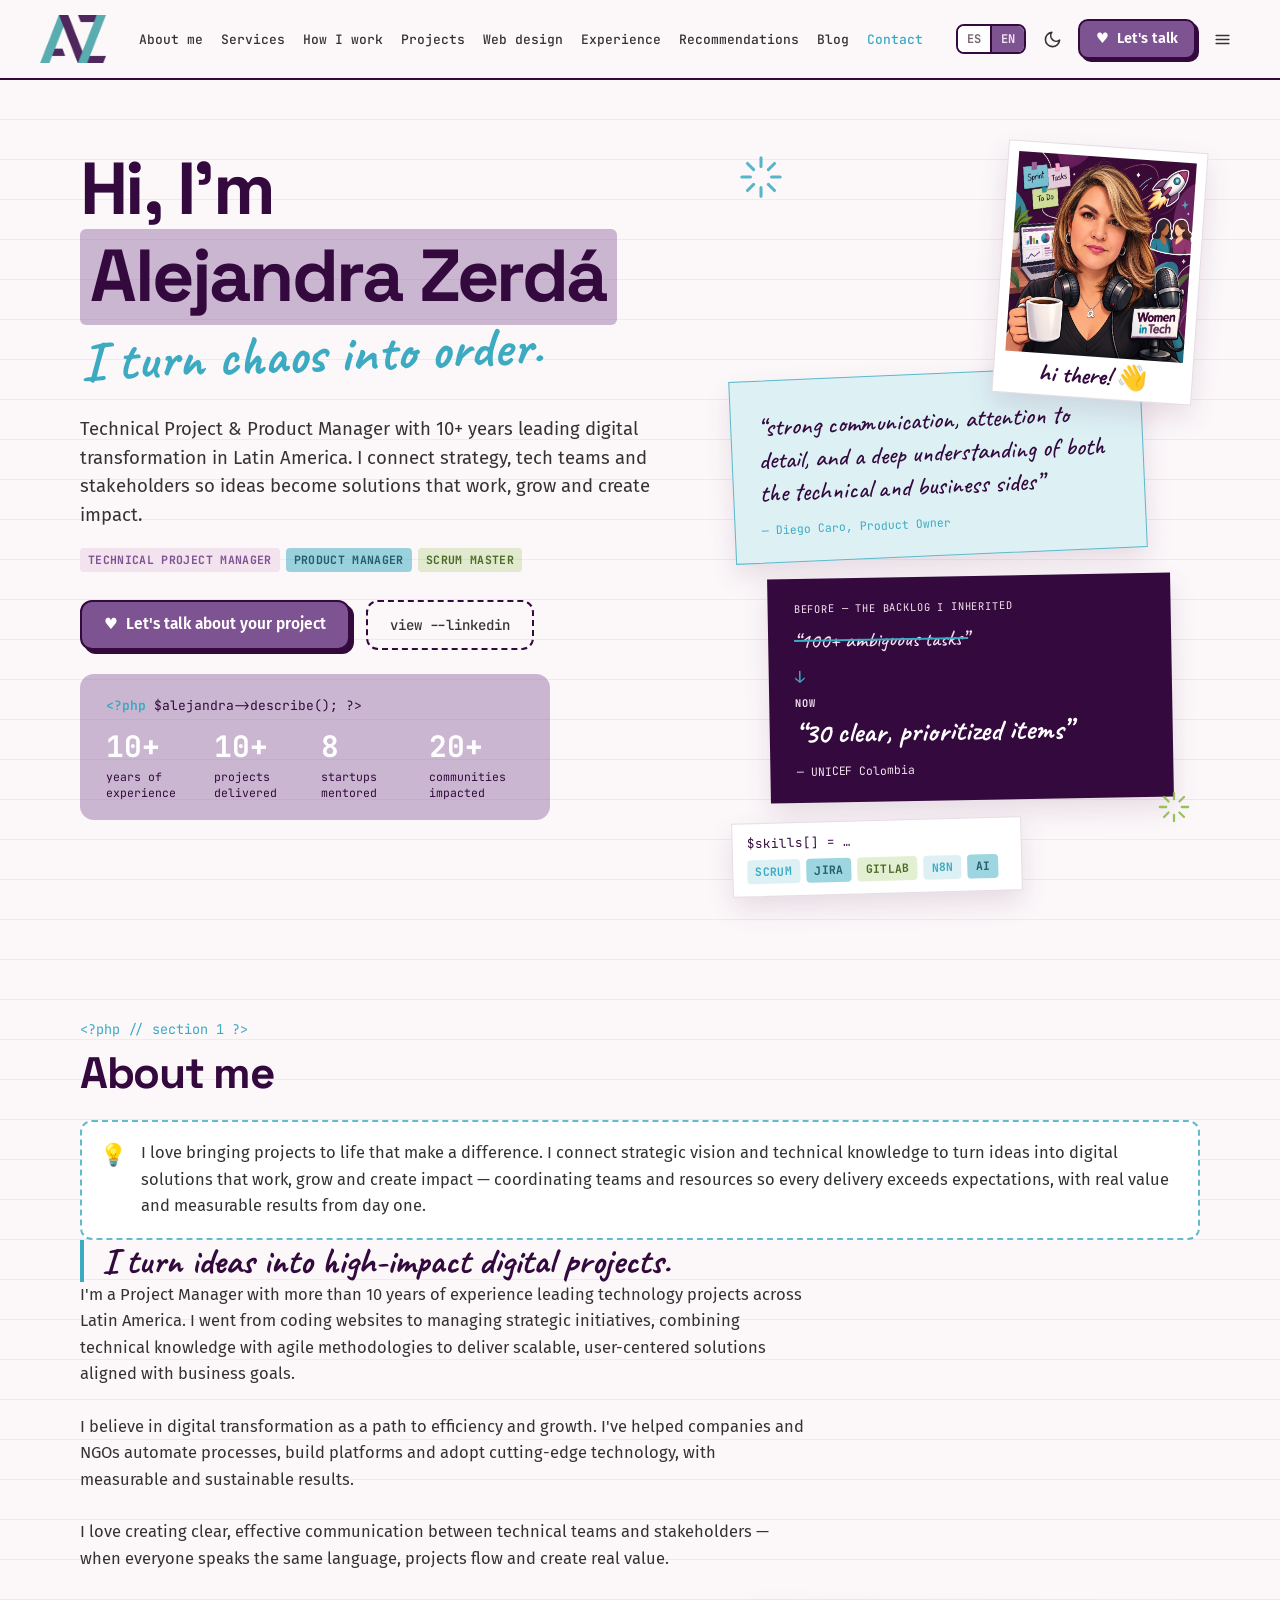
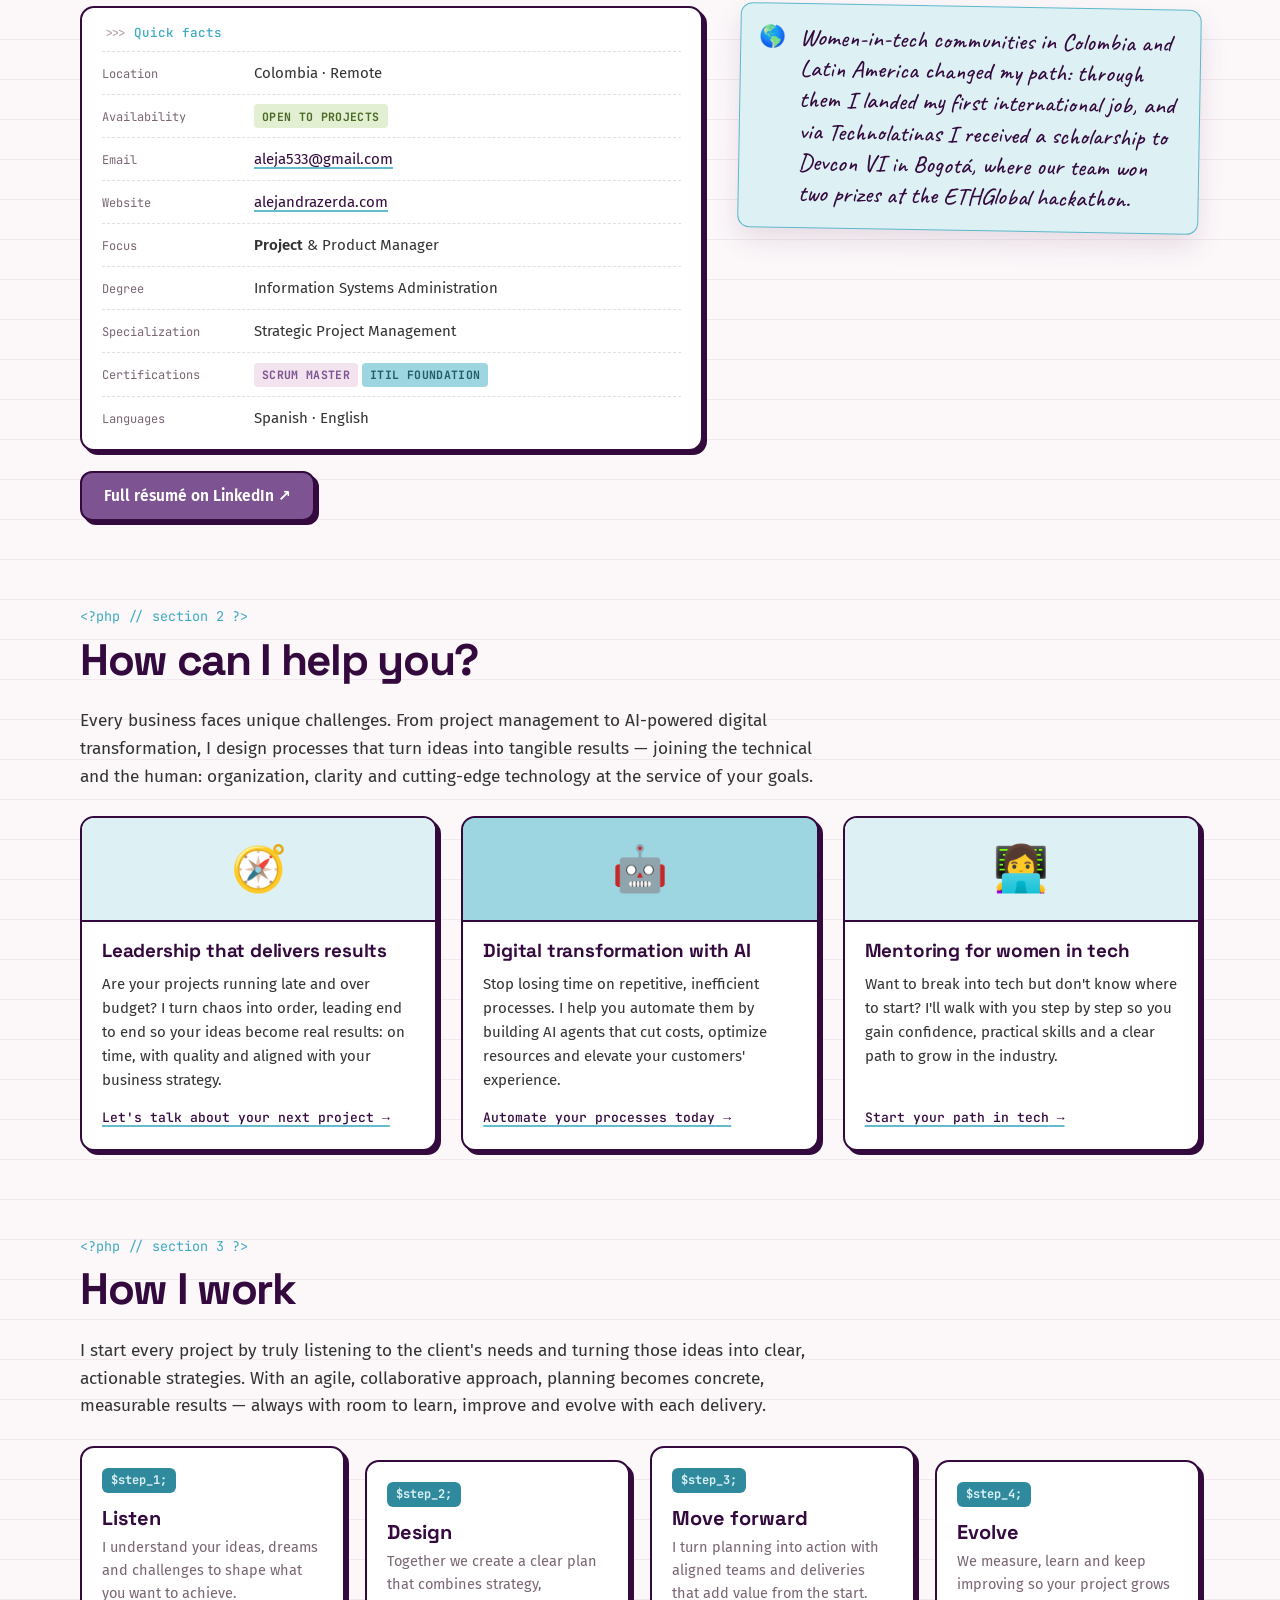
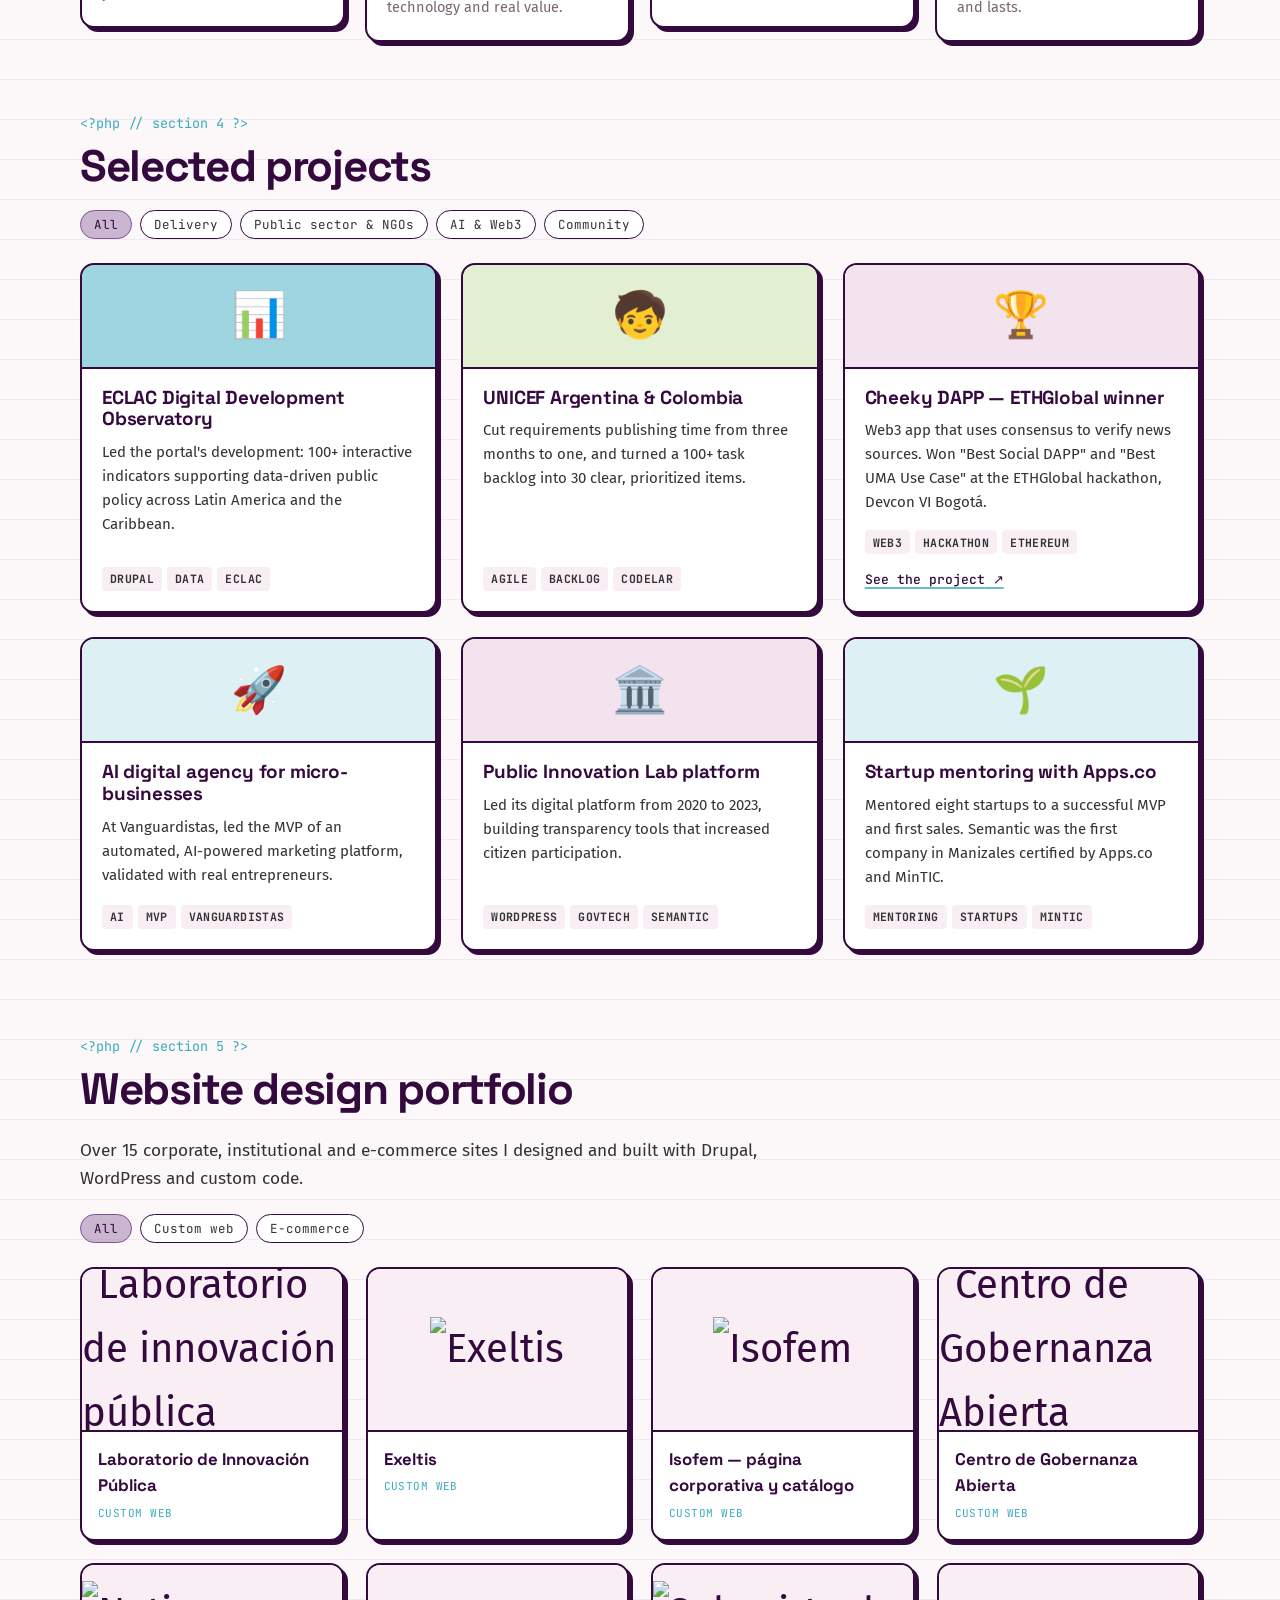
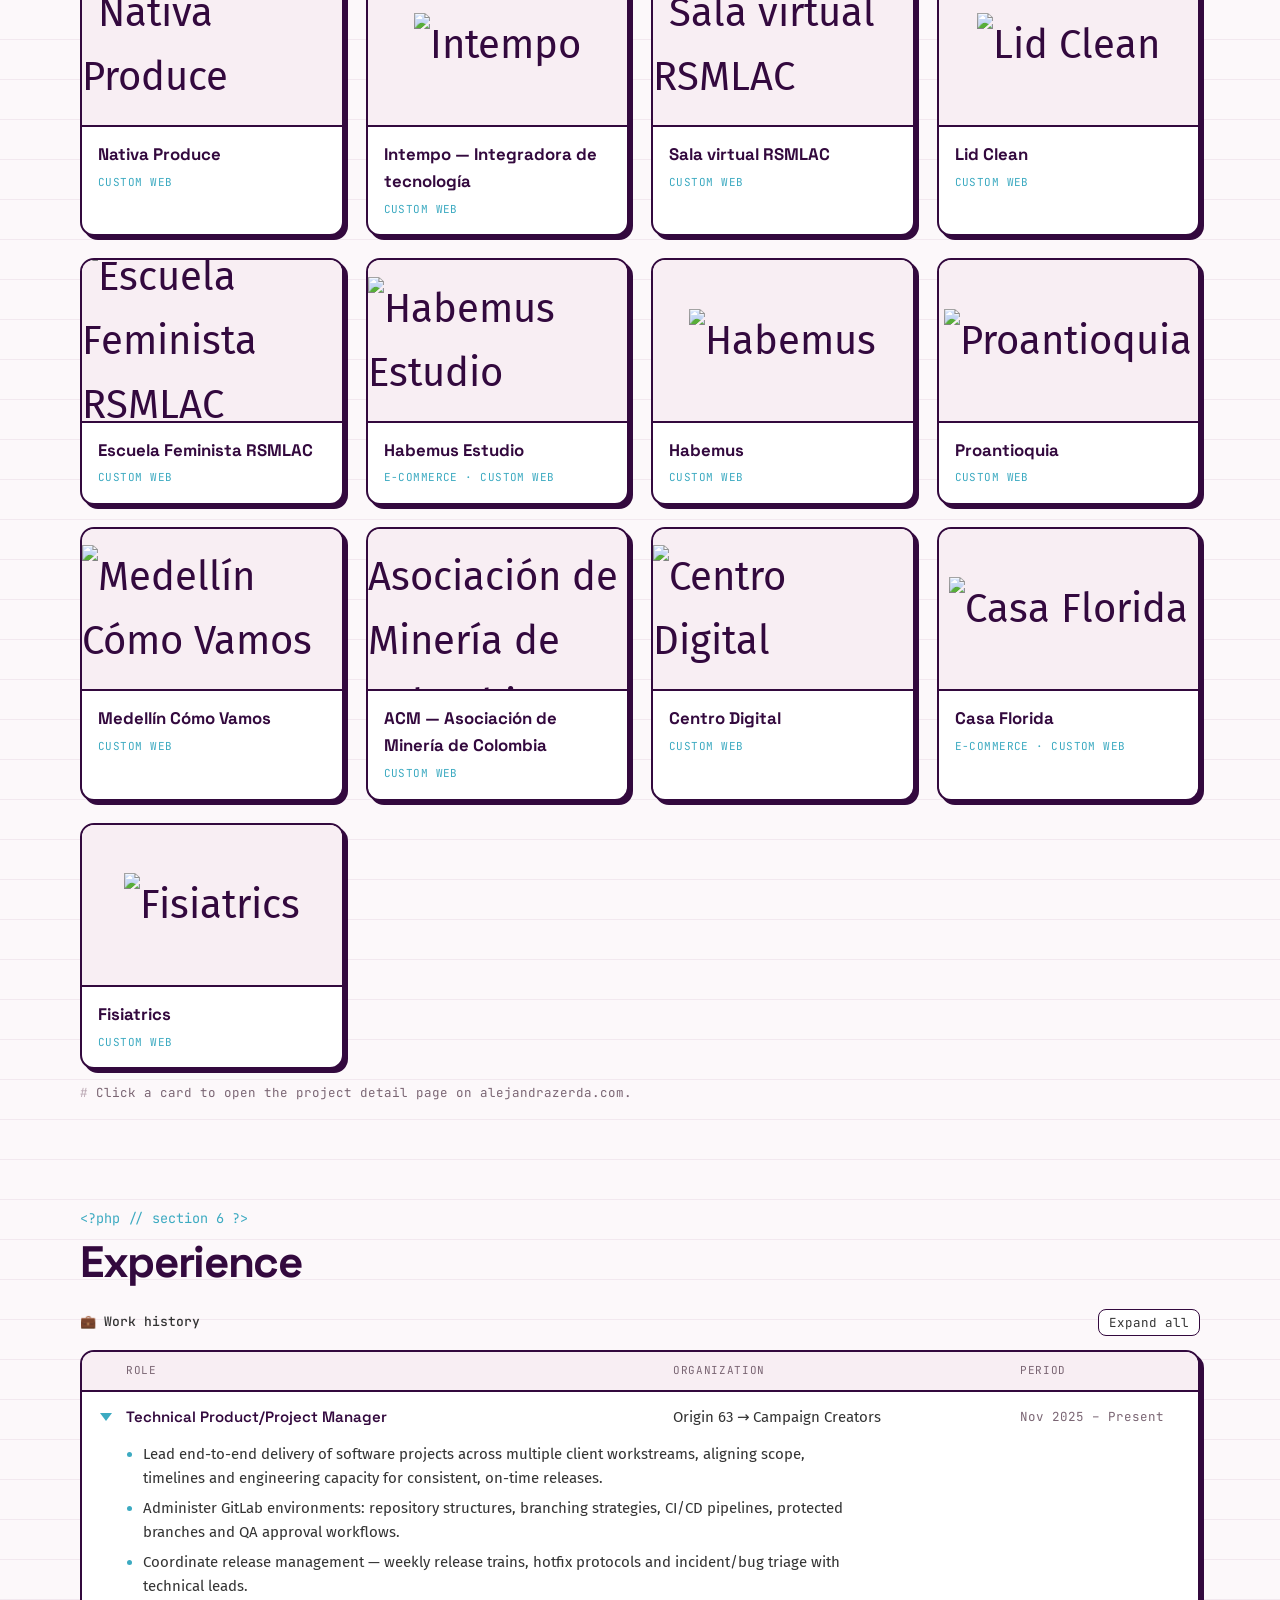
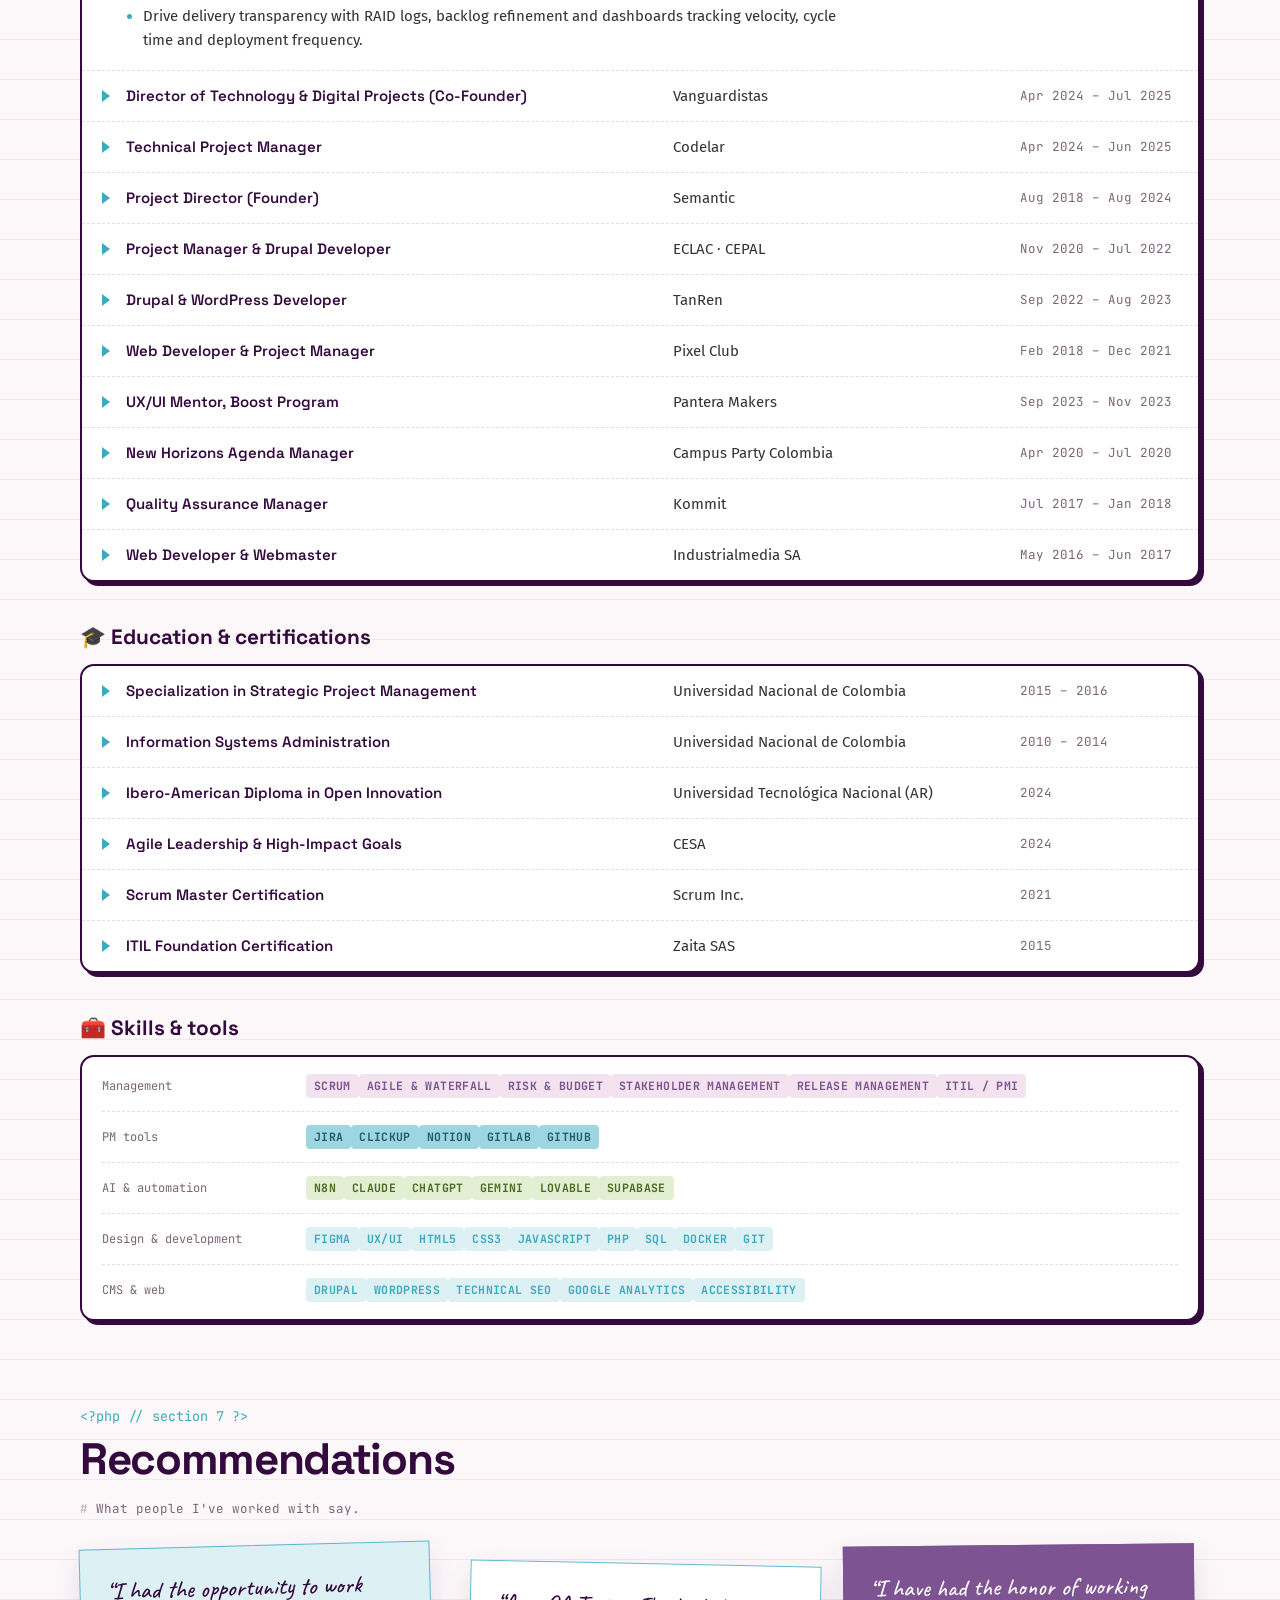
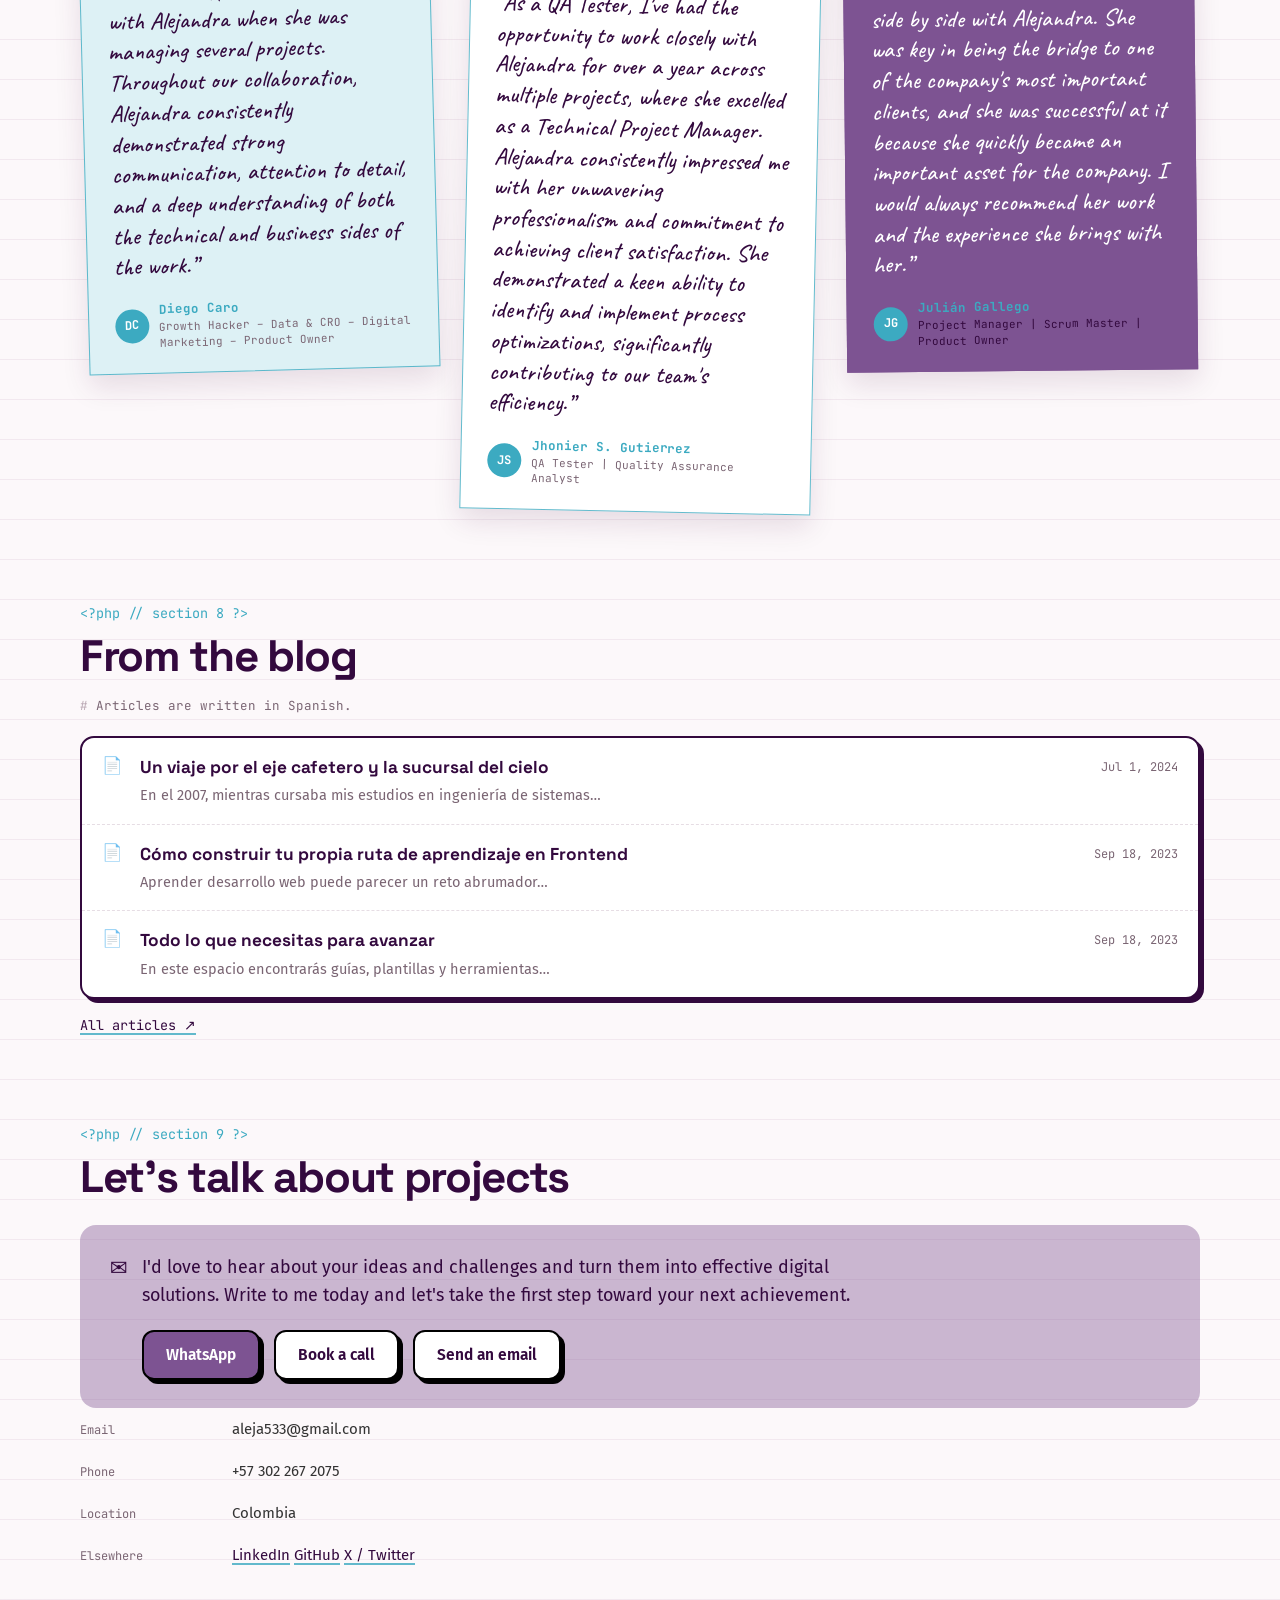
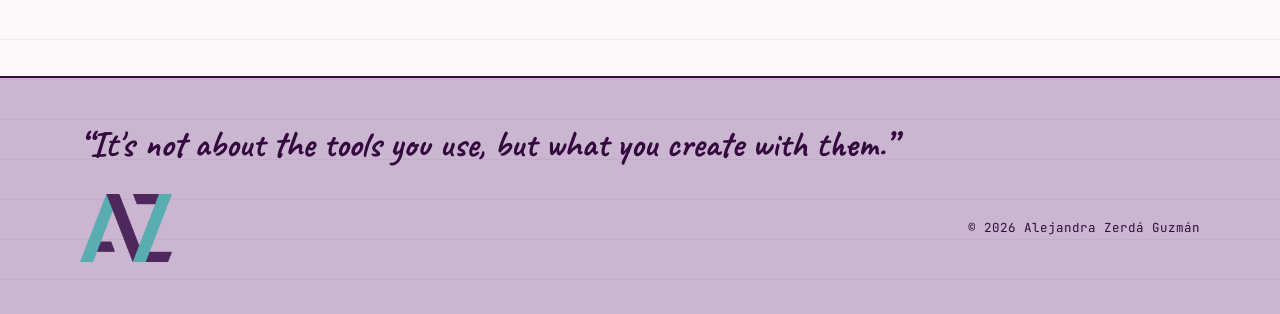
==== commit 25bcb49b: "Merge branch 'claude/code-cleanup-styles-b82eok'" ====
--- a/index.html
+++ b/index.html
@@ -99,7 +99,12 @@
             <p class="hero-tagline">
               <span data-lang="en" data-edit="hero-tagline">Technical Project &amp; Product Manager with 10+ years leading digital transformation in Latin America. I connect strategy, tech teams and stakeholders so ideas become solutions that work, grow and create impact.</span><span data-lang="es" data-edit="hero-tagline-es">Project &amp; Product Manager técnica con más de 10 años liderando transformación digital en Latinoamérica. Conecto estrategia, equipos técnicos y stakeholders para que las ideas se conviertan en soluciones que funcionan, crecen y generan impacto.</span>
             </p>
-            <p class="roles" data-edit="hero-roles" data-edit-attr="data-elements" data-elements="Project Manager ,AI Product Manager, Web Developer, AI Transformation Consultant, Scrum Master."></p>
+            <p
+              class="roles"
+              data-edit="hero-roles"
+              data-edit-attr="data-elements"
+              data-elements="Technical Project Manager.,Product Manager.,Scrum Master."
+            ></p>
 
             <div class="hero-actions">
               <a class="btn btn-primary" href="https://wa.link/3dhasn" target="_blank" rel="noopener" data-edit="contact-whatsapp-href" data-edit-attr="href">
@@ -124,8 +129,15 @@
 
           <div class="hero-side" aria-label="Highlights">
             <figure class="polaroid">
-              <img data-edit="profile-photo" data-edit-attr="src" src="assets/img/alejandra-480.jpg" alt="Illustrated portrait of Alejandra Zerdá" width="200" height="200">
-              <figcaption><span data-lang="en">Hi there! 👋</span><span data-lang="es">¡Hola! 👋</span></figcaption>
+              <img
+                data-edit="profile-photo"
+                data-edit-attr="src"
+                src="assets/img/alejandra-480.jpg"
+                alt="Illustrated portrait of Alejandra Zerdá"
+                width="200"
+                height="200"
+              />
+              <figcaption><span data-lang="en">hi there! 👋</span><span data-lang="es">¡hola! 👋</span></figcaption>
             </figure>
             <span class="sparkle sparkle-1" aria-hidden="true"></span>
             <figure class="note note-pink">
@@ -459,42 +471,5 @@
     </footer>
 
     <script src="assets/js/site.js"></script>
-  <!-- Code injected by live-server -->
-<script>
-	// <![CDATA[  <-- For SVG support
-	if ('WebSocket' in window) {
-		(function () {
-			function refreshCSS() {
-				var sheets = [].slice.call(document.getElementsByTagName("link"));
-				var head = document.getElementsByTagName("head")[0];
-				for (var i = 0; i < sheets.length; ++i) {
-					var elem = sheets[i];
-					var parent = elem.parentElement || head;
-					parent.removeChild(elem);
-					var rel = elem.rel;
-					if (elem.href && typeof rel != "string" || rel.length == 0 || rel.toLowerCase() == "stylesheet") {
-						var url = elem.href.replace(/(&|\?)_cacheOverride=\d+/, '');
-						elem.href = url + (url.indexOf('?') >= 0 ? '&' : '?') + '_cacheOverride=' + (new Date().valueOf());
-					}
-					parent.appendChild(elem);
-				}
-			}
-			var protocol = window.location.protocol === 'http:' ? 'ws://' : 'wss://';
-			var address = protocol + window.location.host + window.location.pathname + '/ws';
-			var socket = new WebSocket(address);
-			socket.onmessage = function (msg) {
-				if (msg.data == 'reload') window.location.reload();
-				else if (msg.data == 'refreshcss') refreshCSS();
-			};
-			if (sessionStorage && !sessionStorage.getItem('IsThisFirstTime_Log_From_LiveServer')) {
-				console.log('Live reload enabled.');
-				sessionStorage.setItem('IsThisFirstTime_Log_From_LiveServer', true);
-			}
-		})();
-	}
-	else {
-		console.error('Upgrade your browser. This Browser is NOT supported WebSocket for Live-Reloading.');
-	}
-	// ]]>
-</script>
-  </body></html>
+  </body>
+</html>
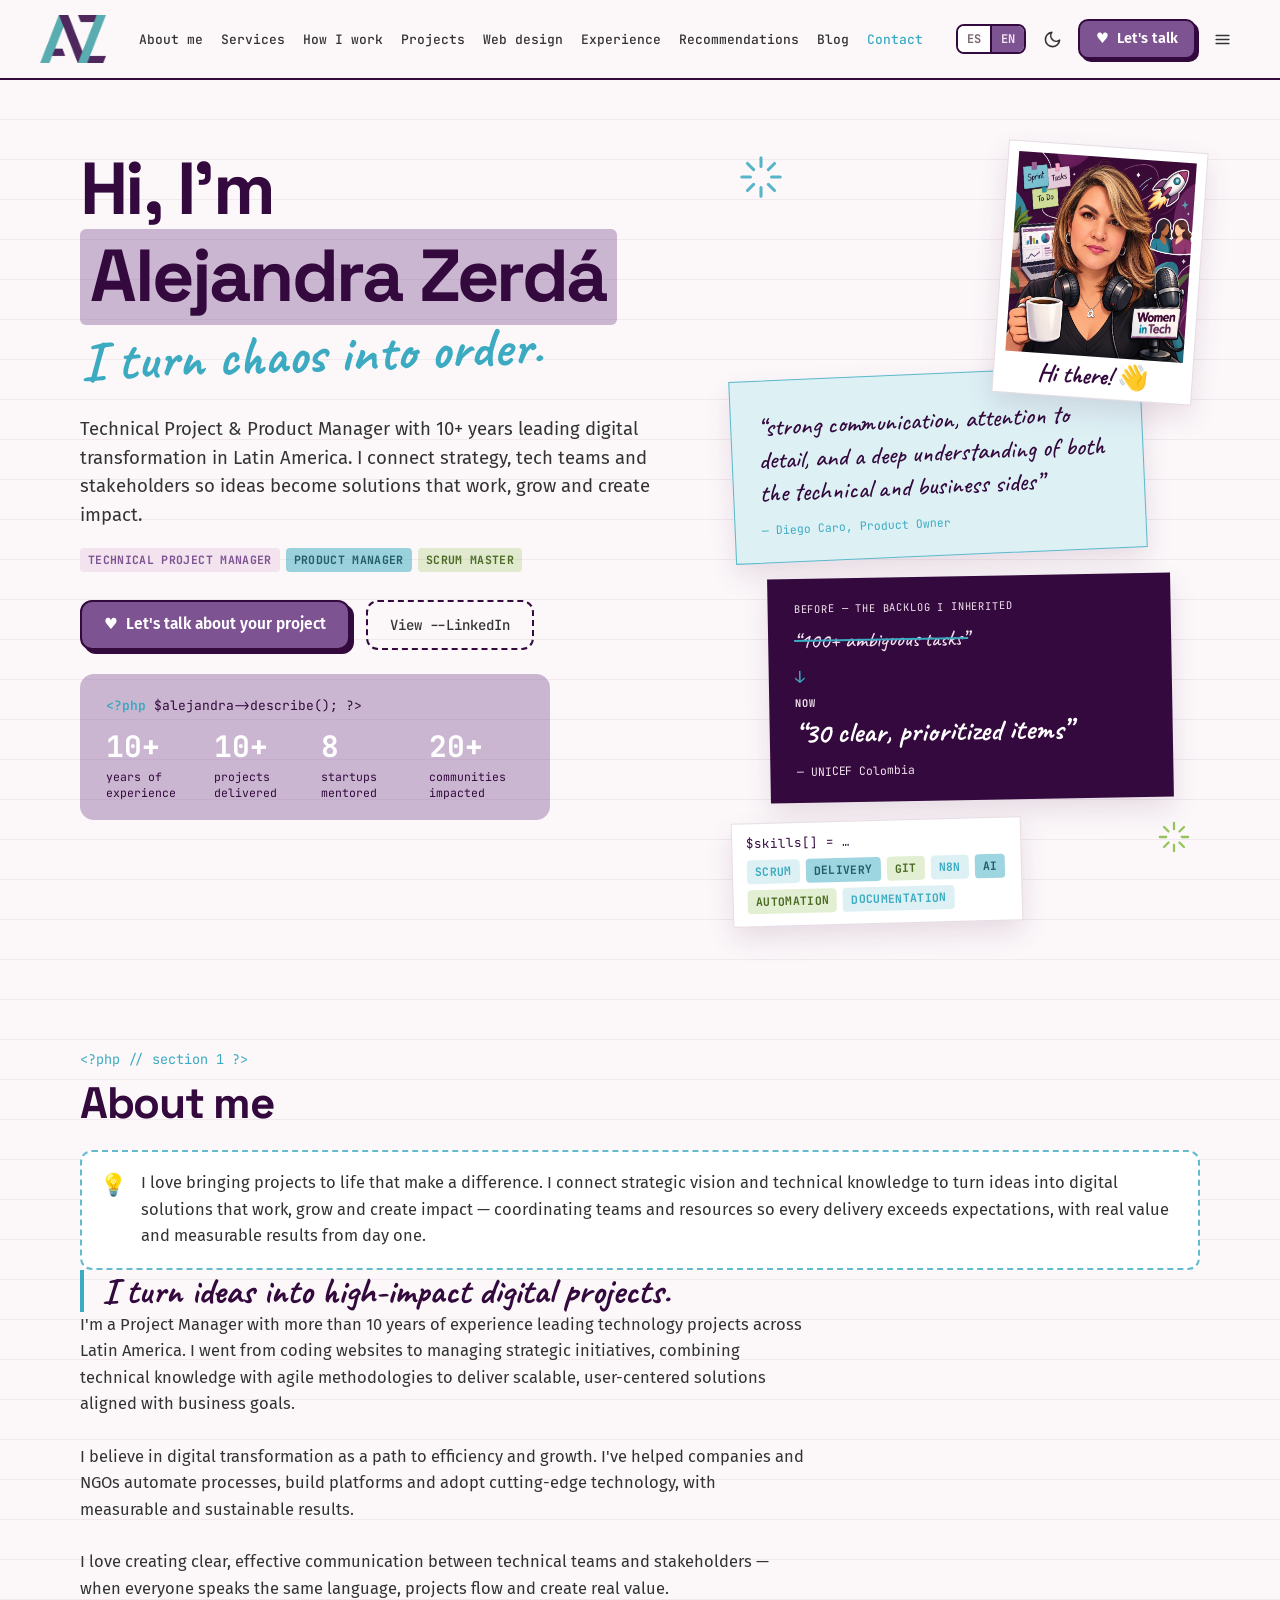
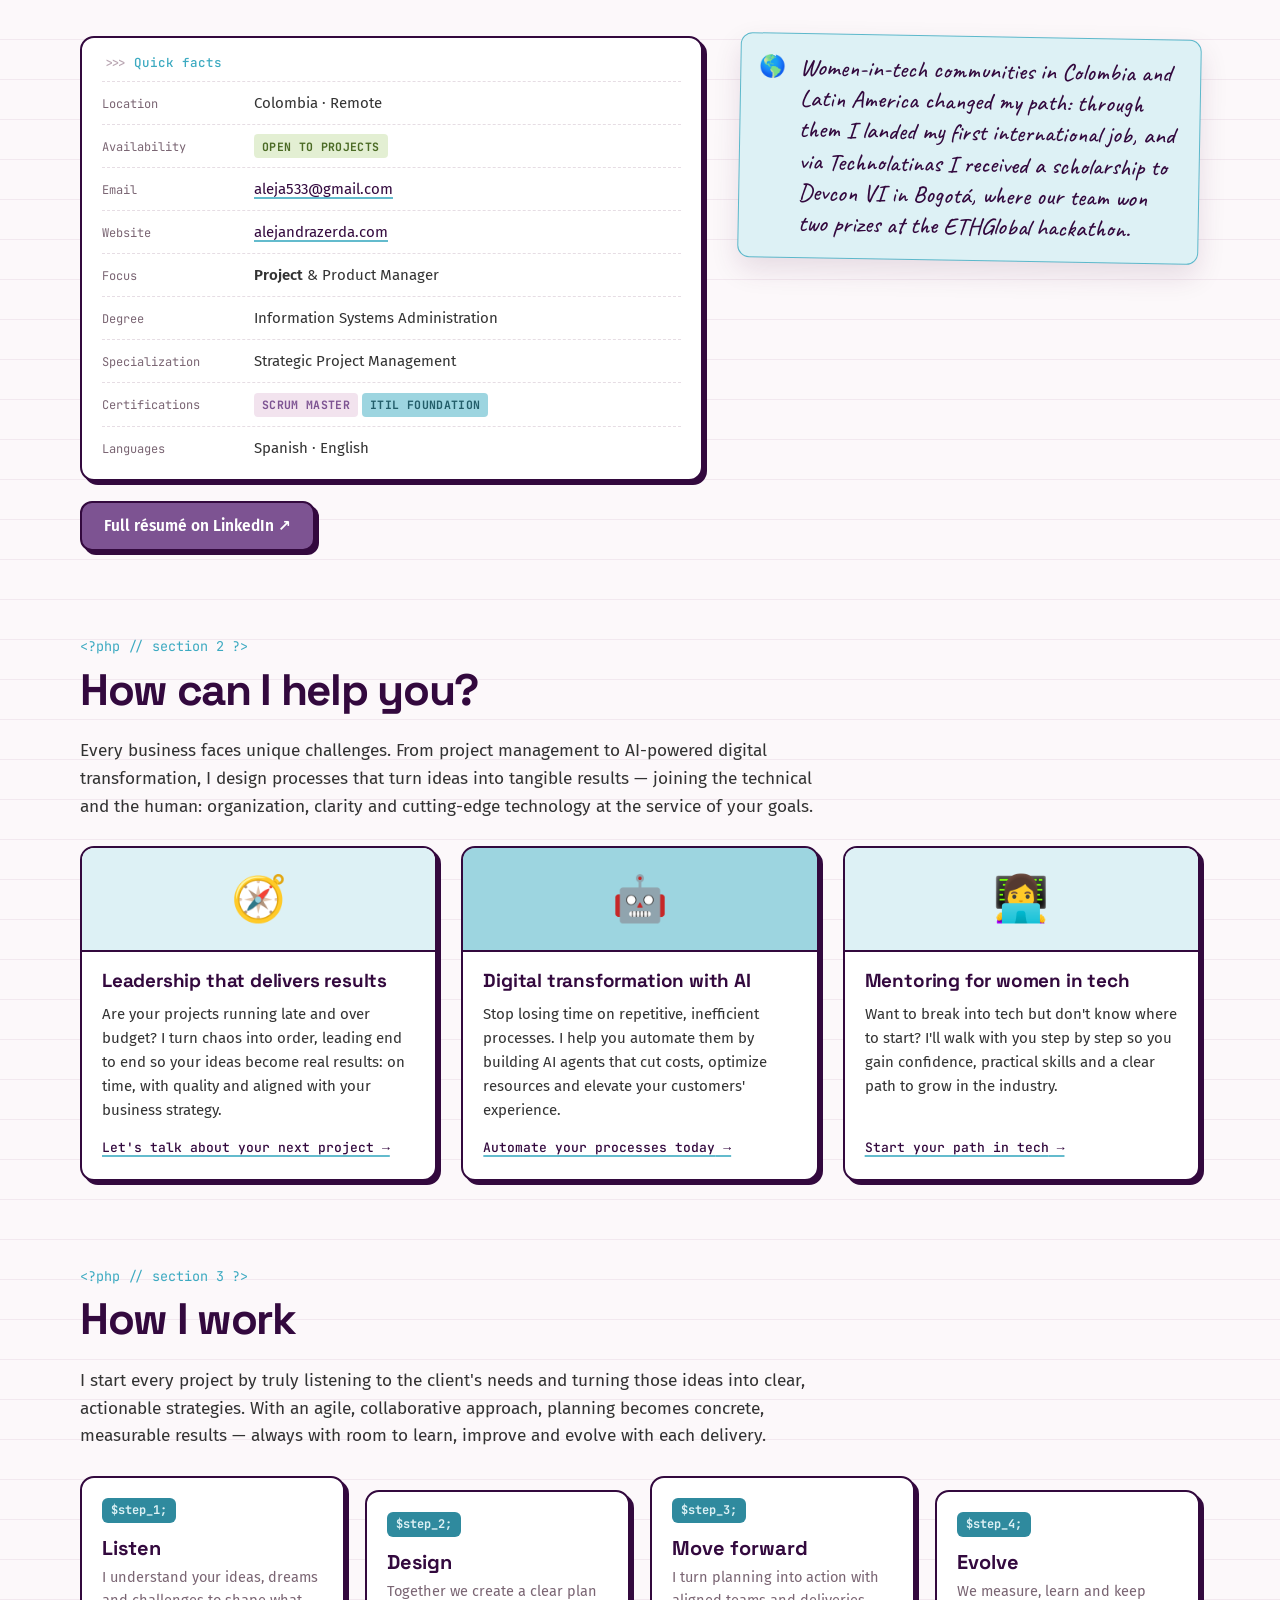
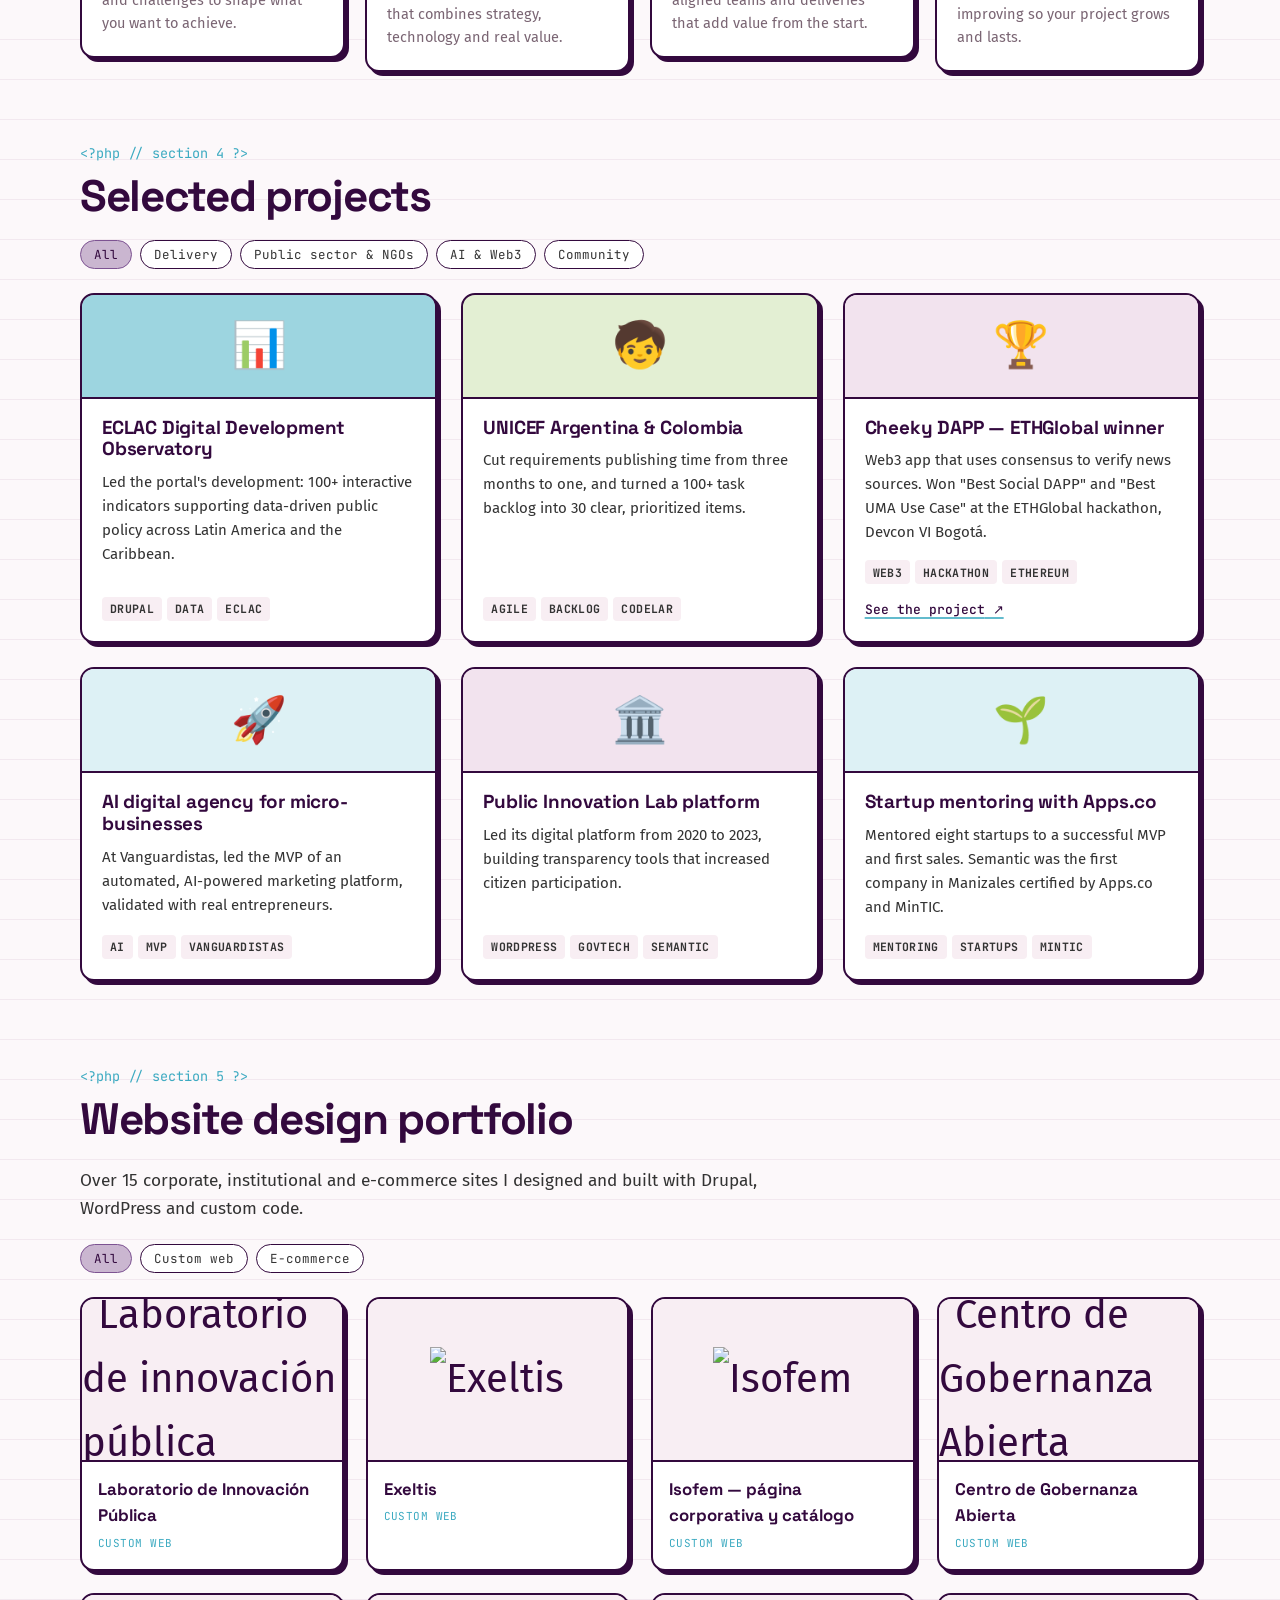
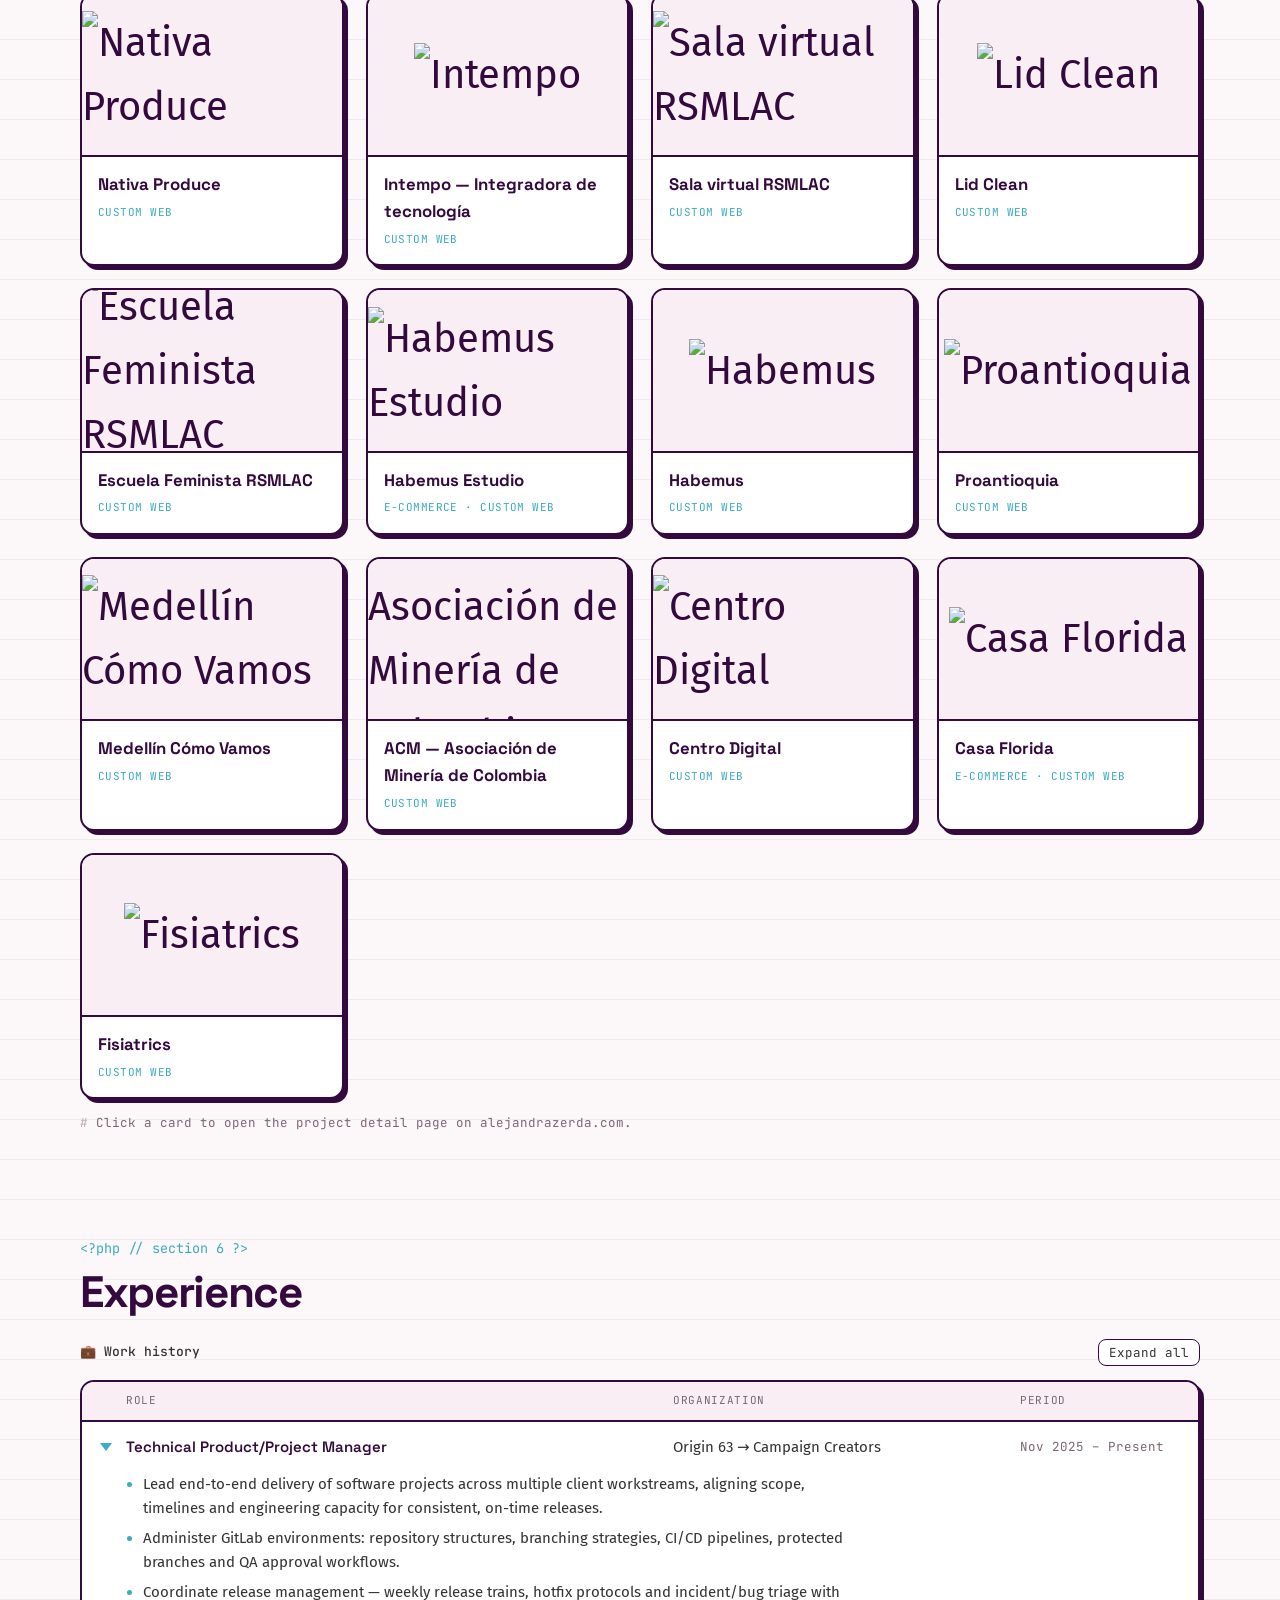
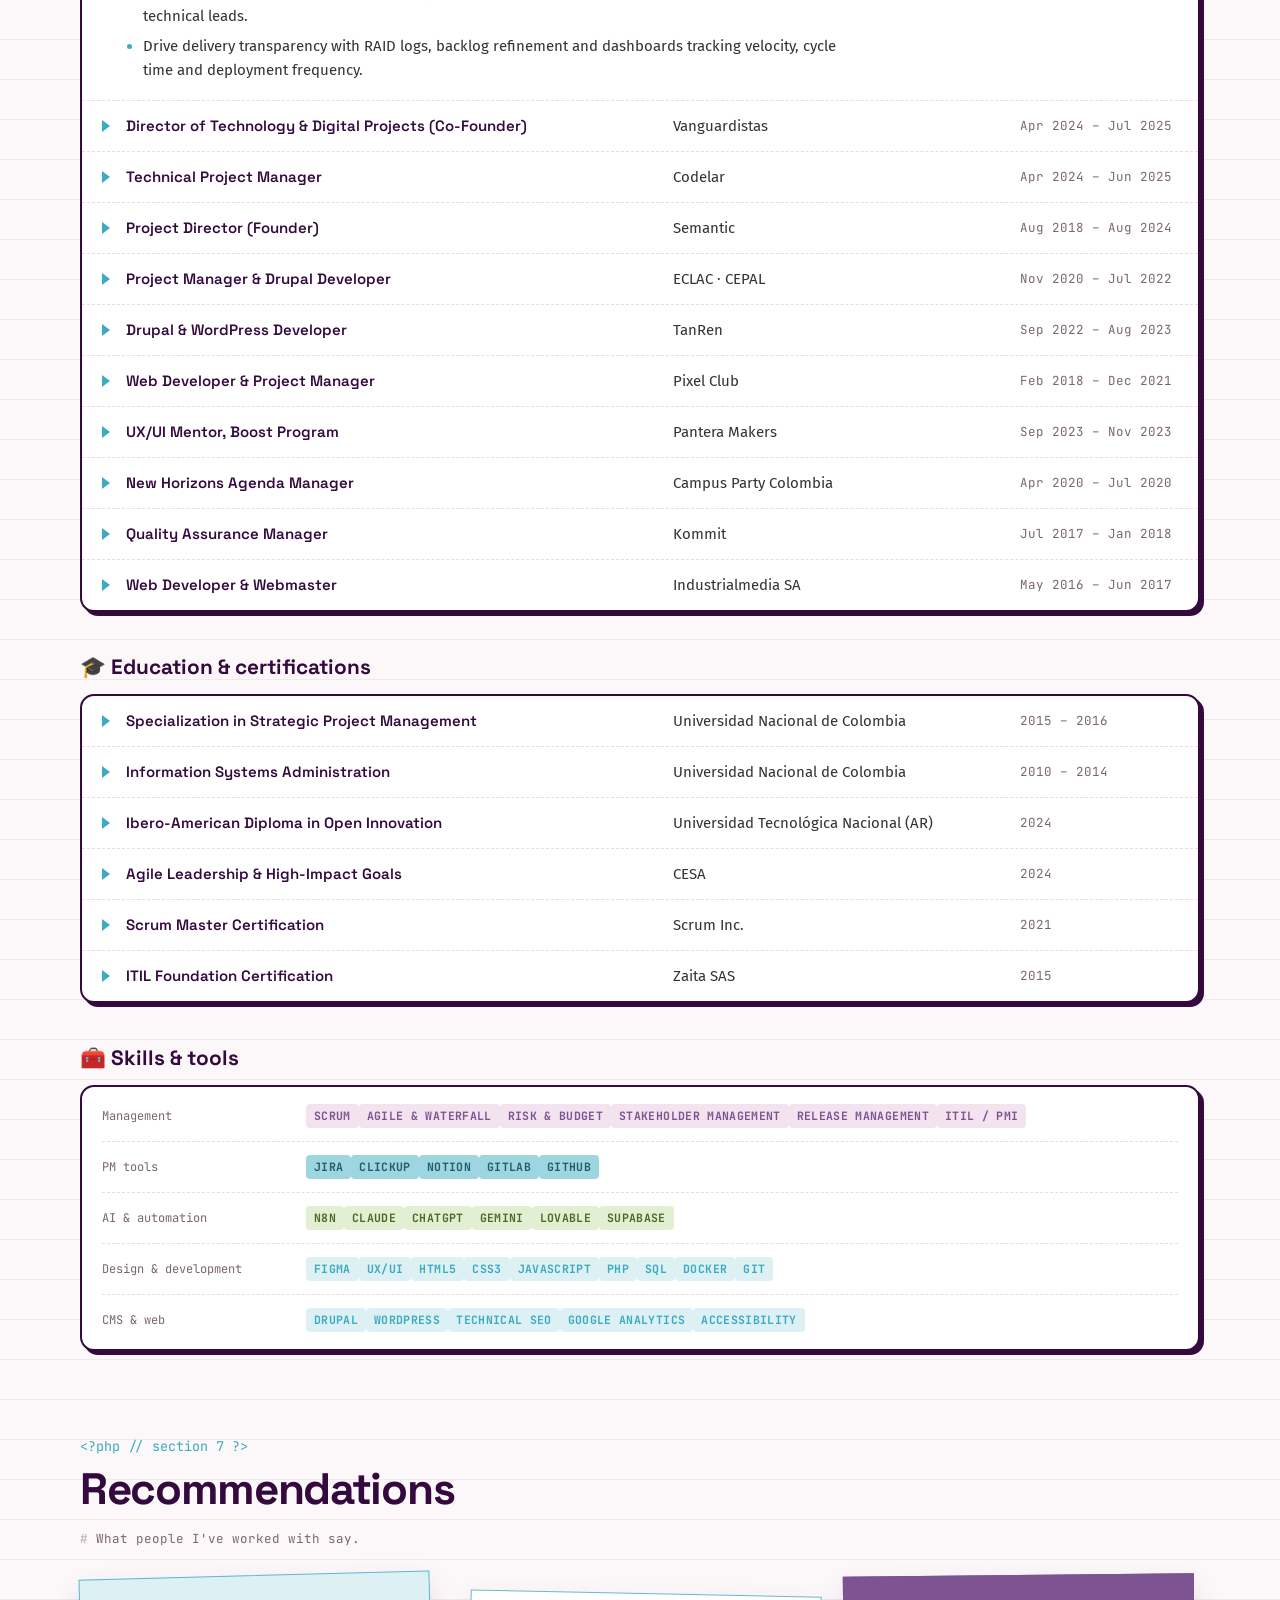
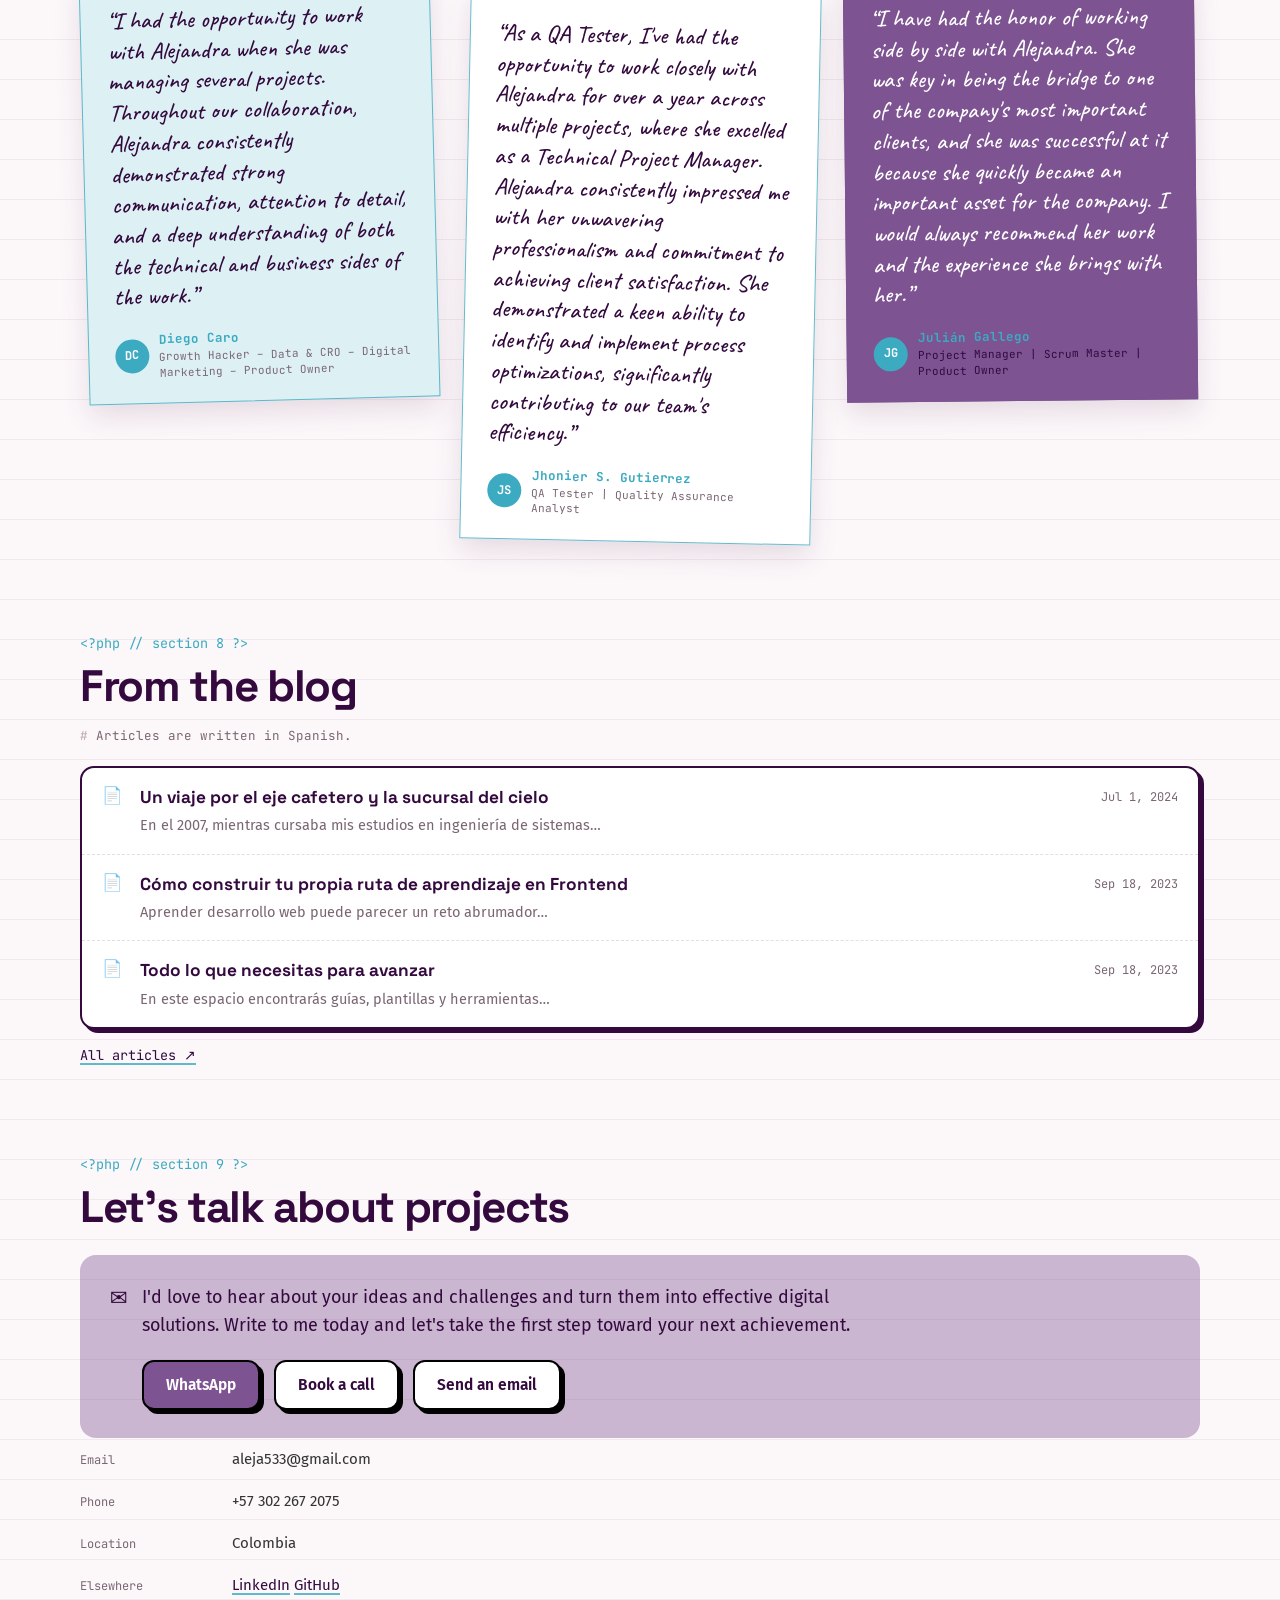
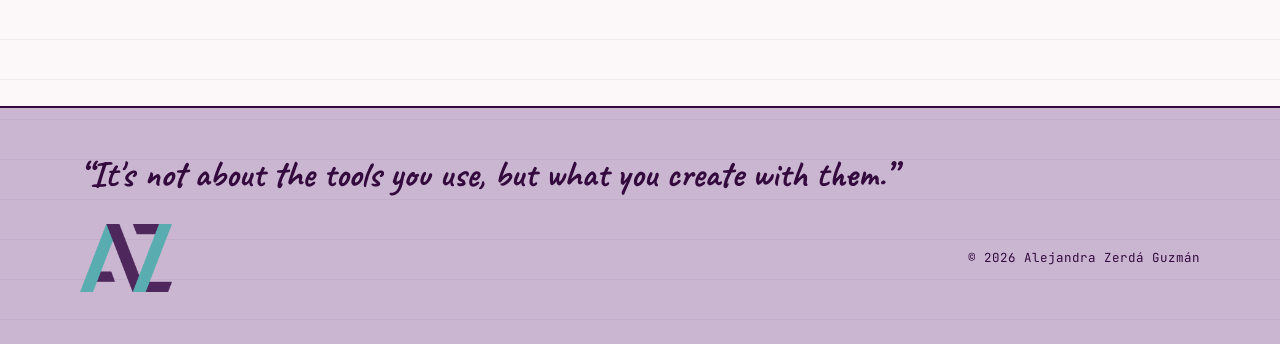
==== commit 2f3b020b: "Actualizar contenido del sitio desde el panel de edición" ====
--- a/index.html
+++ b/index.html
@@ -99,12 +99,7 @@
             <p class="hero-tagline">
               <span data-lang="en" data-edit="hero-tagline">Technical Project &amp; Product Manager with 10+ years leading digital transformation in Latin America. I connect strategy, tech teams and stakeholders so ideas become solutions that work, grow and create impact.</span><span data-lang="es" data-edit="hero-tagline-es">Project &amp; Product Manager técnica con más de 10 años liderando transformación digital en Latinoamérica. Conecto estrategia, equipos técnicos y stakeholders para que las ideas se conviertan en soluciones que funcionan, crecen y generan impacto.</span>
             </p>
-            <p
-              class="roles"
-              data-edit="hero-roles"
-              data-edit-attr="data-elements"
-              data-elements="Technical Project Manager.,Product Manager.,Scrum Master."
-            ></p>
+            <p class="roles" data-edit="hero-roles" data-edit-attr="data-elements" data-elements="Technical Project Manager.,Product Manager.,Scrum Master."></p>
 
             <div class="hero-actions">
               <a class="btn btn-primary" href="https://wa.link/3dhasn" target="_blank" rel="noopener" data-edit="contact-whatsapp-href" data-edit-attr="href">
@@ -112,7 +107,7 @@
                 <span data-lang="en" data-edit="hero-cta-text">Let's talk about your project</span><span data-lang="es" data-edit="hero-cta-text-es">Conversemos sobre tu proyecto</span>
               </a>
               <a class="btn btn-dashed" href="https://www.linkedin.com/in/alejandrazerda/" target="_blank" rel="noopener" data-edit="hero-cv-href" data-edit-attr="href">
-                <span data-lang="en" data-edit="hero-cv-text">view --linkedin</span><span data-lang="es" data-edit="hero-cv-text-es">ver --linkedin</span>
+                <span data-lang="en" data-edit="hero-cv-text">View --LinkedIn</span><span data-lang="es" data-edit="hero-cv-text-es">Ver --LinkedIn</span>
               </a>
             </div>
 
@@ -129,15 +124,8 @@
 
           <div class="hero-side" aria-label="Highlights">
             <figure class="polaroid">
-              <img
-                data-edit="profile-photo"
-                data-edit-attr="src"
-                src="assets/img/alejandra-480.jpg"
-                alt="Illustrated portrait of Alejandra Zerdá"
-                width="200"
-                height="200"
-              />
-              <figcaption><span data-lang="en">hi there! 👋</span><span data-lang="es">¡hola! 👋</span></figcaption>
+              <img data-edit="profile-photo" data-edit-attr="src" src="assets/img/alejandra-480.jpg" alt="Illustrated portrait of Alejandra Zerdá" width="200" height="200">
+              <figcaption><span data-lang="en">Hi there! 👋</span><span data-lang="es">¡Hola! 👋</span></figcaption>
             </figure>
             <span class="sparkle sparkle-1" aria-hidden="true"></span>
             <figure class="note note-pink">
@@ -155,7 +143,7 @@
             <span class="sparkle sparkle-2" aria-hidden="true"></span>
             <div class="note note-chips">
               <p class="note-code" data-edit="hero-chips-code">$skills[] = …</p>
-              <p class="chips" data-edit="hero-chips" data-edit-join="chips"><span>Scrum</span><span>Jira</span><span>GitLab</span><span>n8n</span><span>AI</span></p>
+              <p class="chips" data-edit="hero-chips" data-edit-join="chips"><span>Scrum</span><span>Delivery</span><span>Git</span><span>n8n</span><span>AI</span><span>Automation</span><span>Documentation</span></p>
             </div>
           </div>
         </div>
@@ -449,8 +437,7 @@
               <dt><span data-lang="en">Elsewhere</span><span data-lang="es">Redes</span></dt>
               <dd class="social" data-social-list="items">
                 <a class="link" href="https://www.linkedin.com/in/alejandrazerda/" target="_blank" rel="noopener">LinkedIn</a>
-                <a class="link" href="https://github.com/cangreja533" target="_blank" rel="noopener">GitHub</a>
-                <a class="link" href="https://twitter.com/Cangreja533" target="_blank" rel="noopener">X / Twitter</a>
+                <a class="link" href="https://github.com/cangrejadev" target="_blank" rel="noopener">GitHub</a>
               </dd>
             </div>
           </dl>
@@ -471,5 +458,4 @@
     </footer>
 
     <script src="assets/js/site.js"></script>
-  </body>
-</html>
+  </body></html>
